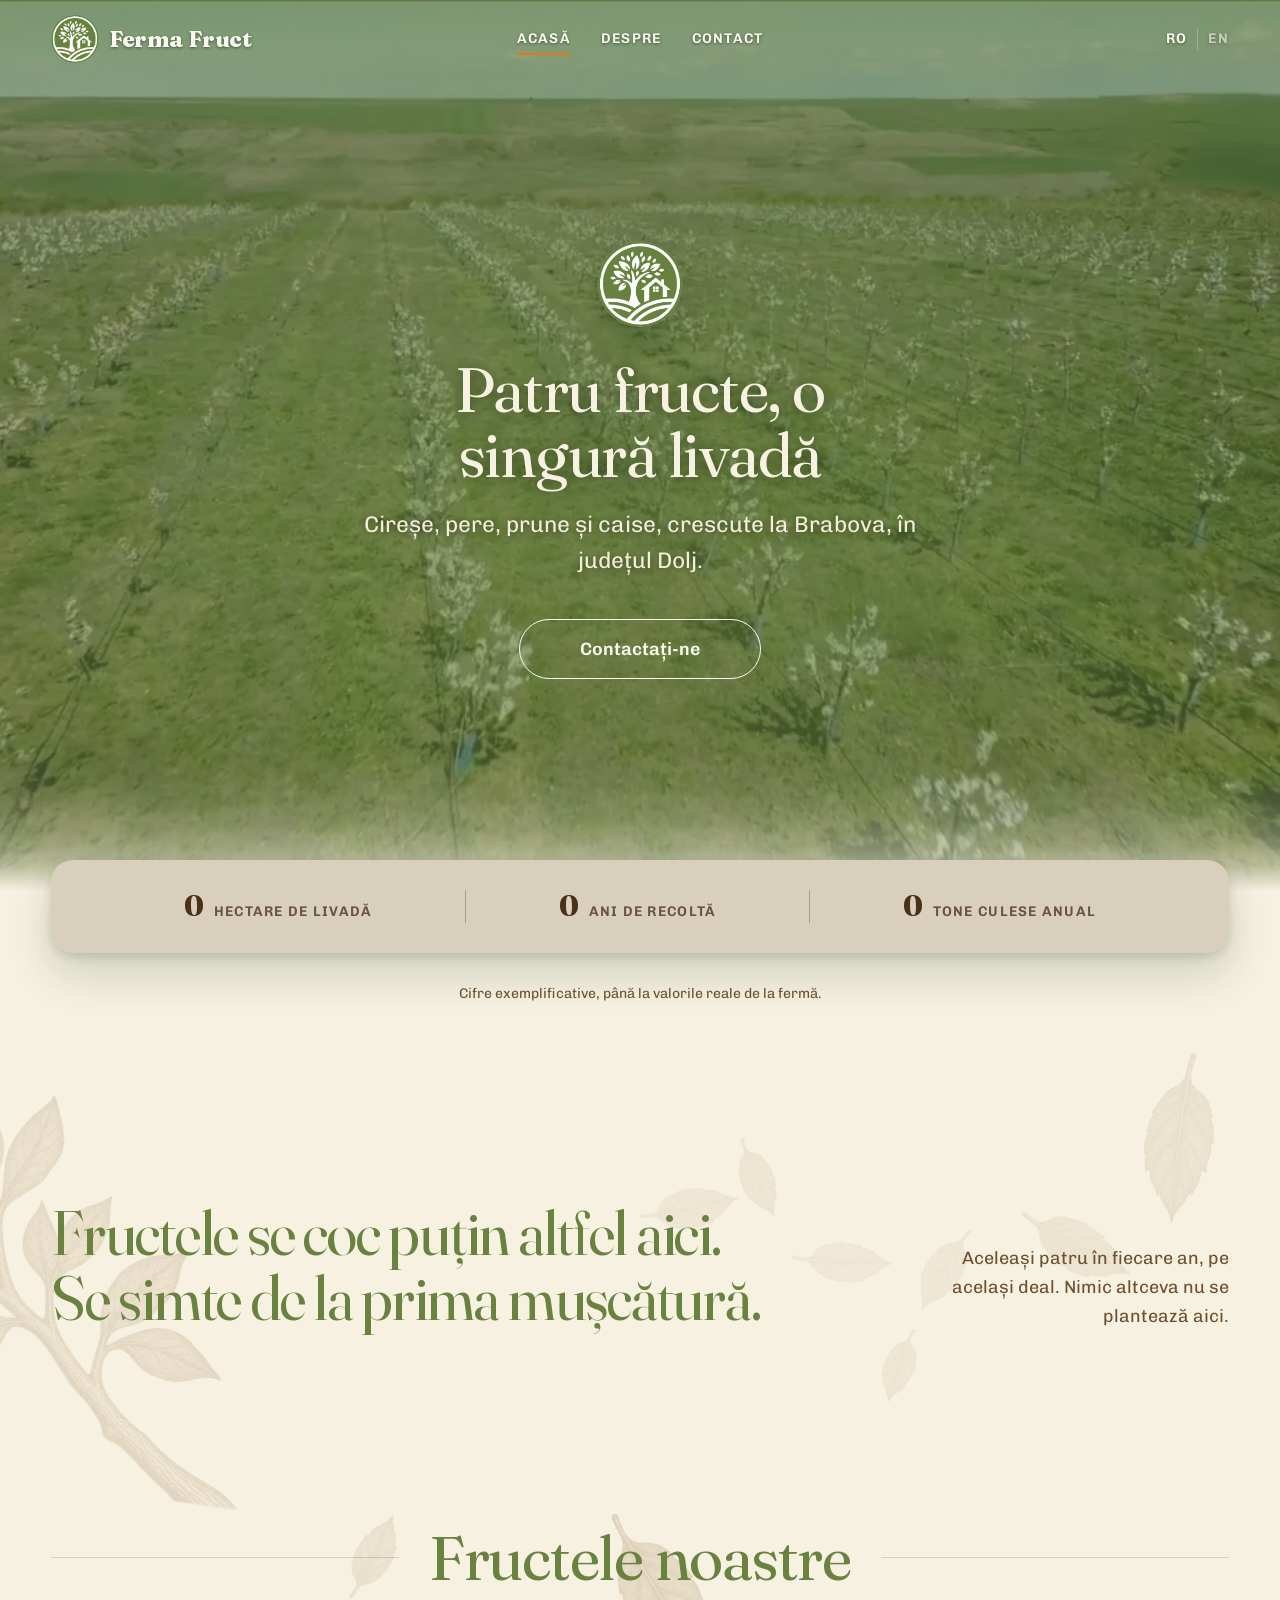
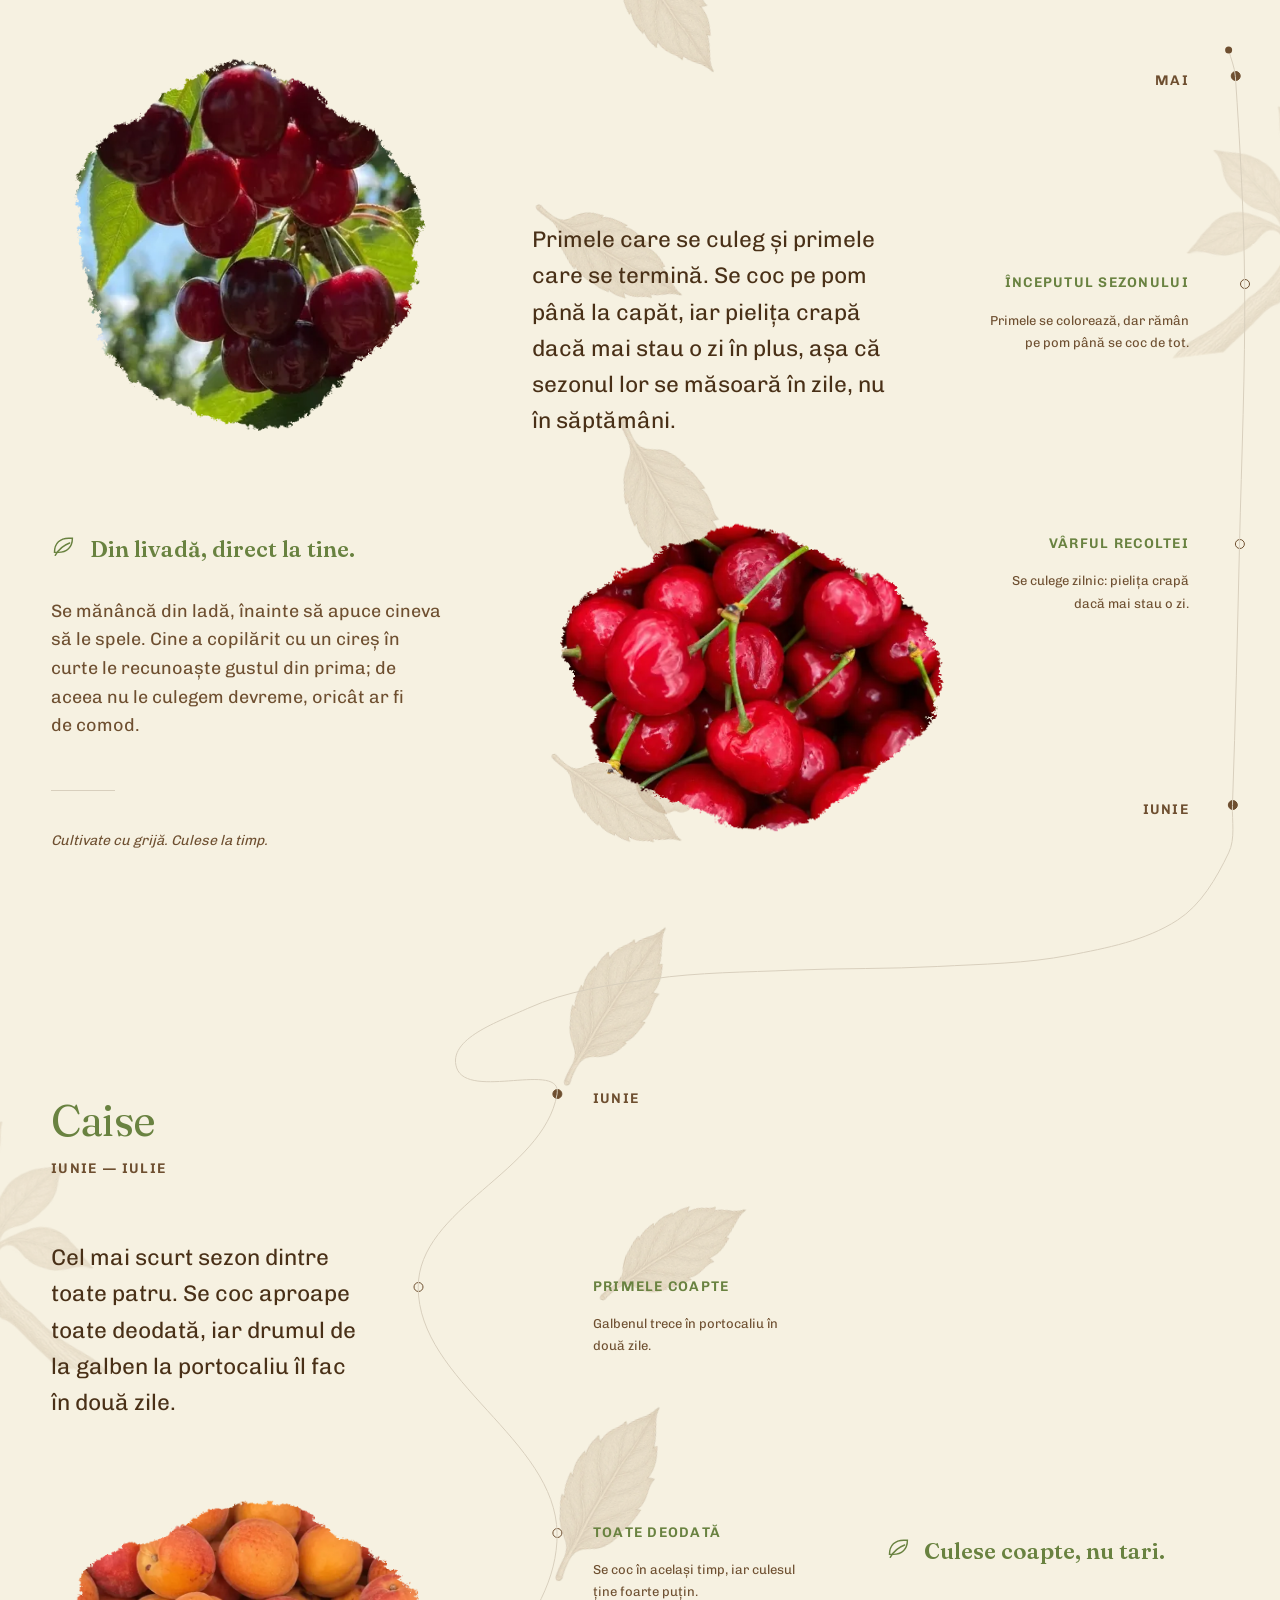
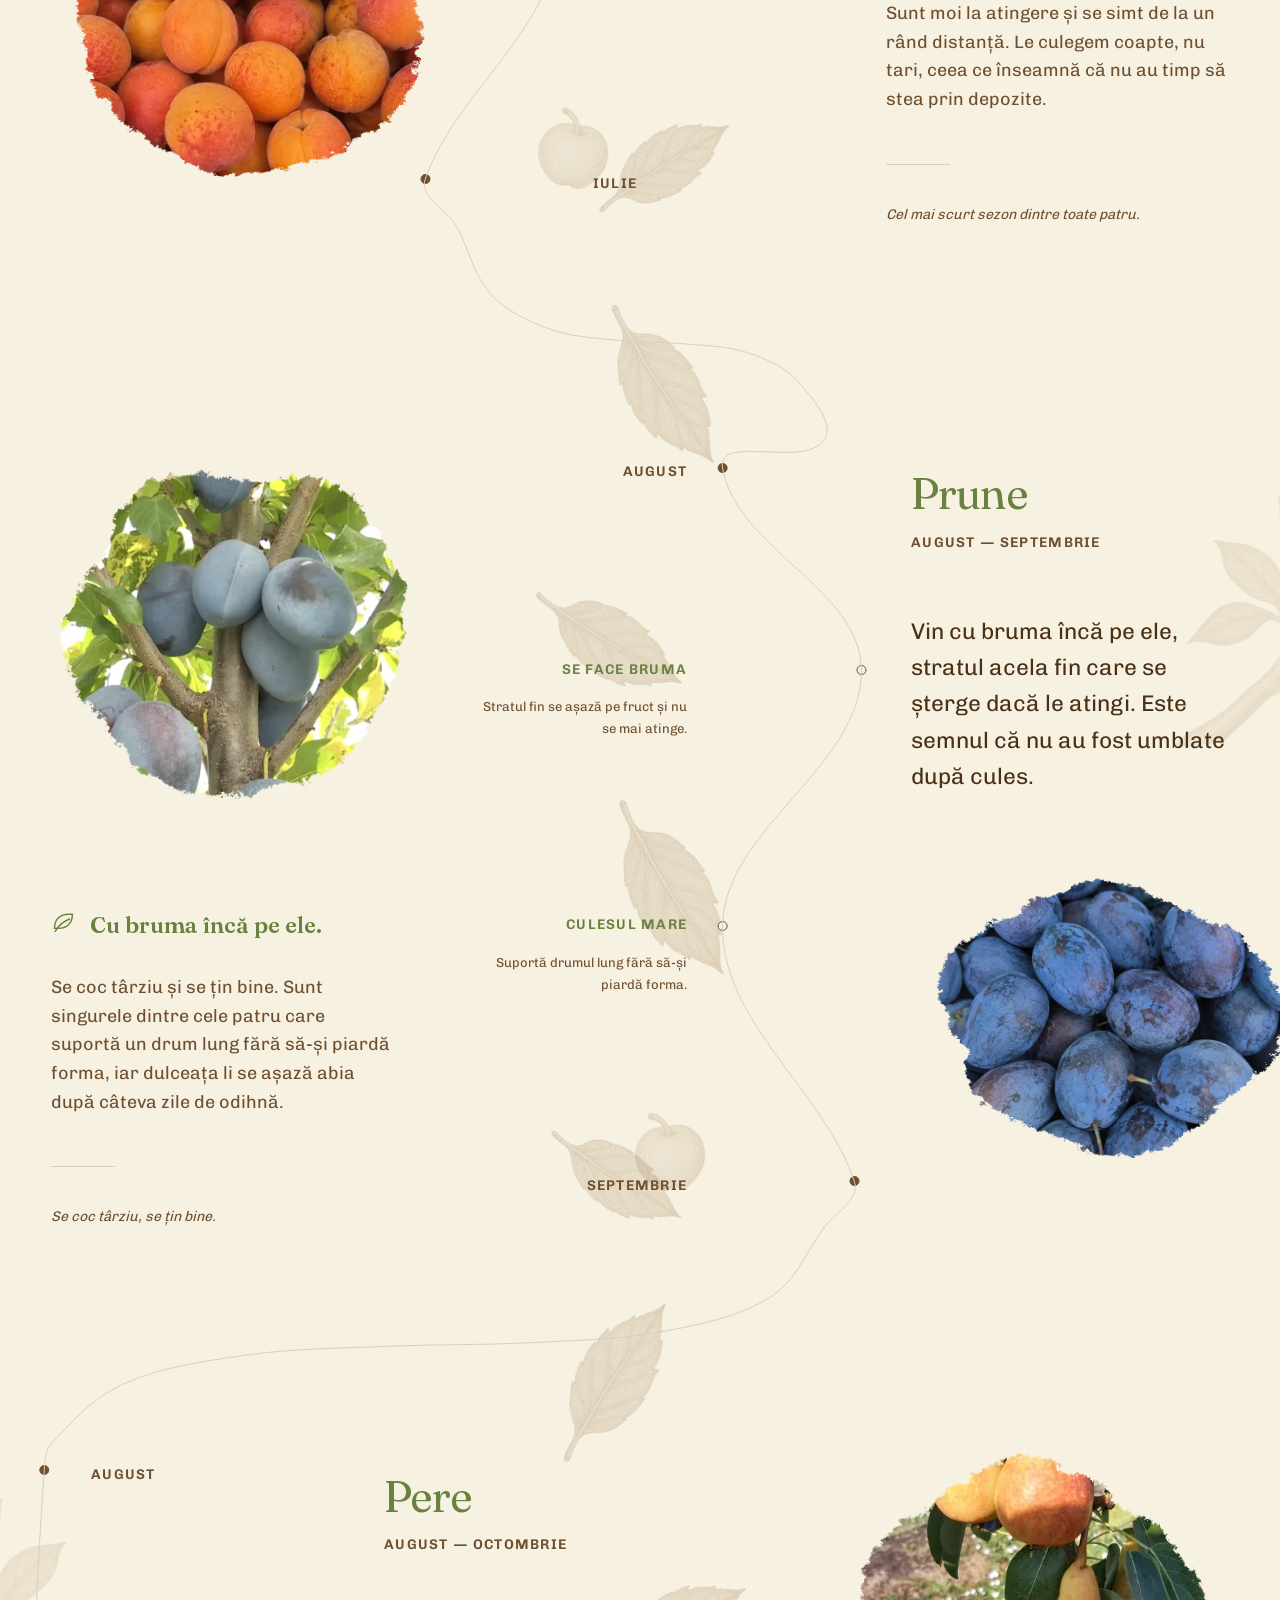
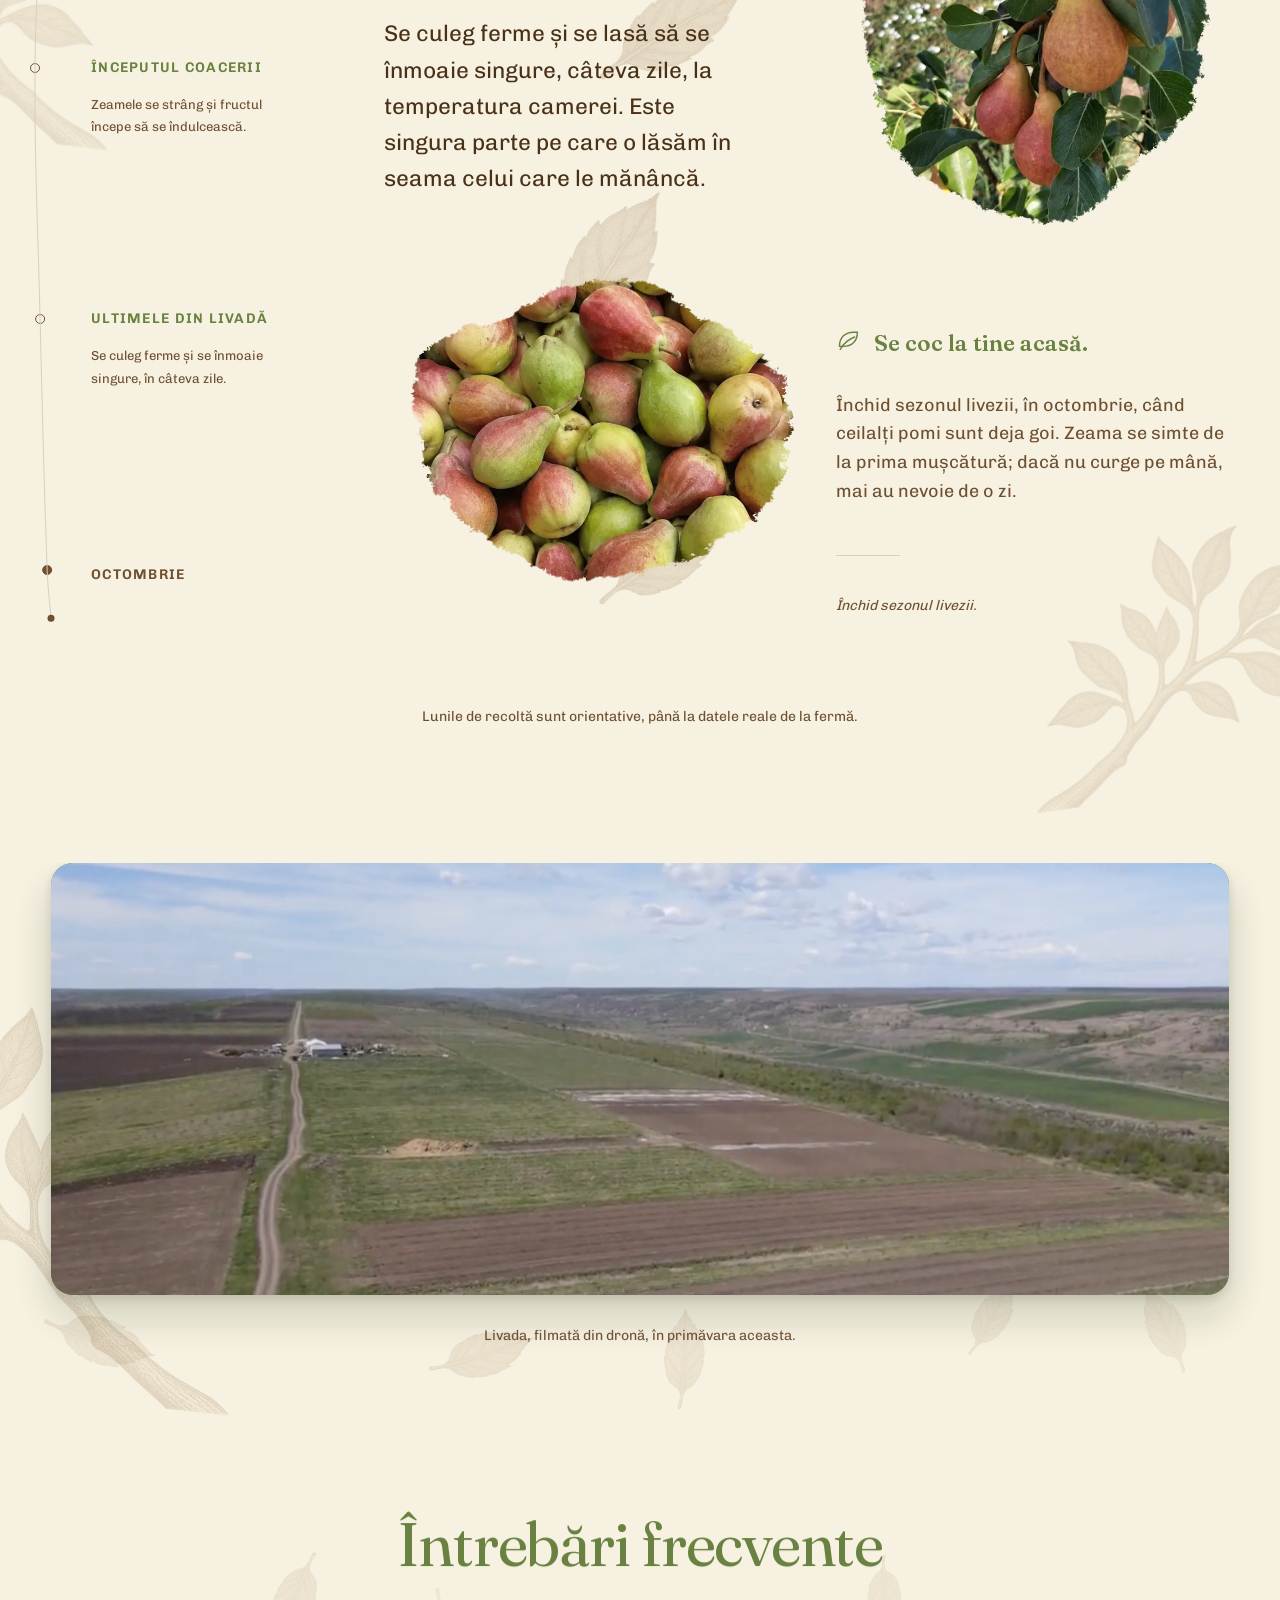
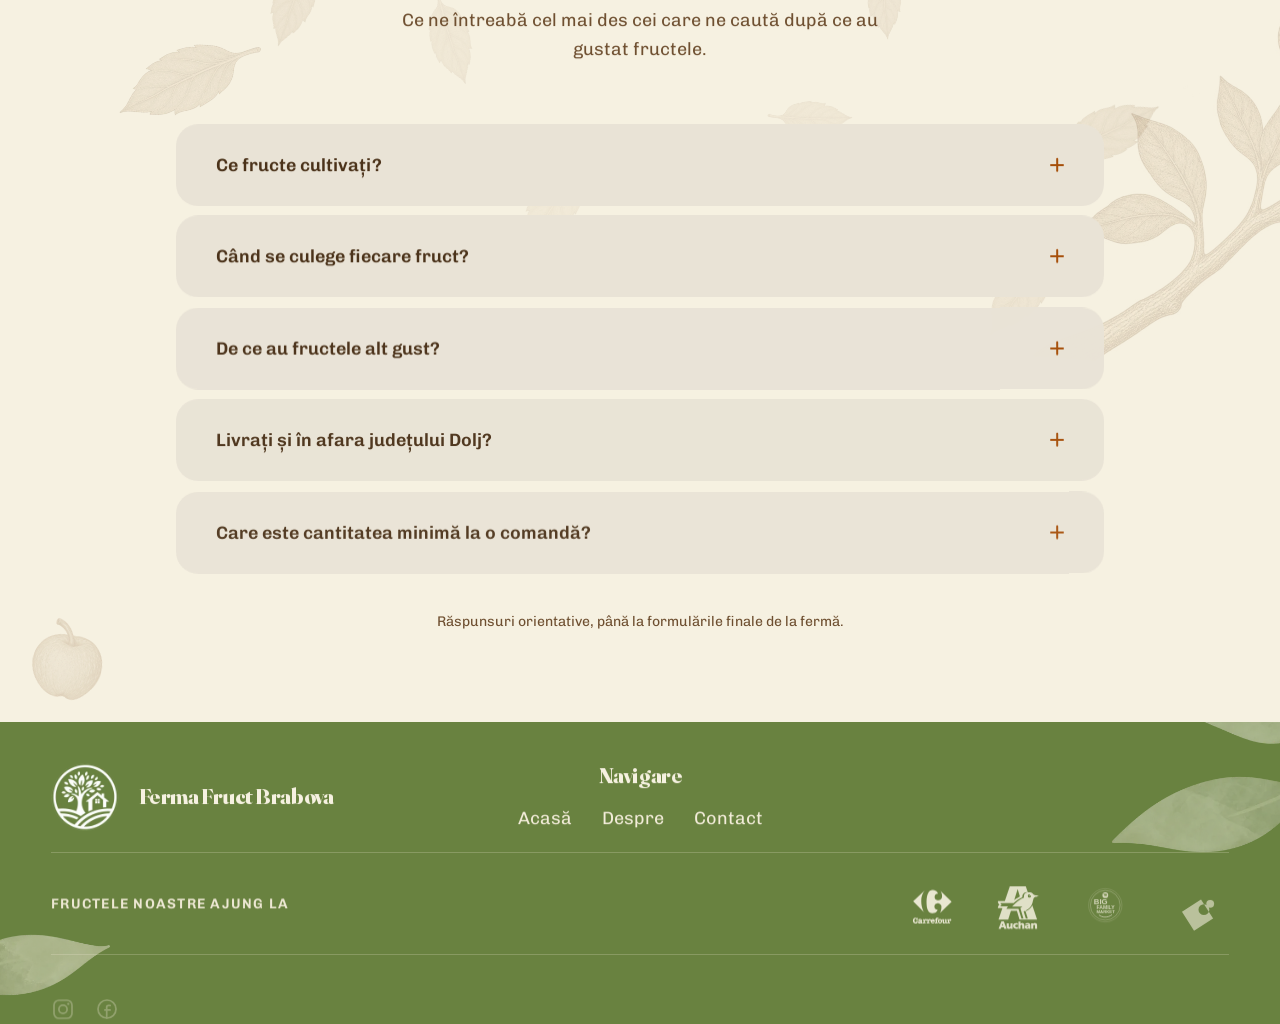
==== index.html @ c13147ac "fundal: desene statice în Firefox pentru derulare lină" ====
<!DOCTYPE html>
<html lang="ro" class="no-js">

<head>
  <meta charset="UTF-8">
  <!-- viewport-fit=cover: fără el env(safe-area-inset-*) e mereu 0, marginea nu ocolește crestătura telefonului în peisaj. Vezi --gutter. -->
  <meta name="viewport" content="width=device-width, initial-scale=1.0, viewport-fit=cover">

  <!-- În <head>, nu în main.js: fără clasa asta CSS-ul ascunde butonul de meniu până la parsare, altfel bara clipește. -->
  <script>document.documentElement.classList.remove('no-js');</script>

  <title>Ferma Fruct Brabova — cireșe, pere, prune și caise din Dolj</title>
  <meta name="description" content="Cireșe, pere, prune și caise crescute la Brabova, în județul Dolj. Patru fructe, o singură livadă, culese la copt.">

  <!-- Canonical: ignoră coada ?fbclid pe care o lipește Facebook la click -->
  <link rel="canonical" href="https://fermafructbrabova.ro/">

  <link rel="stylesheet" href="css/normalize.css">
  <link rel="stylesheet" href="css/tokens.css">
  <link rel="stylesheet" href="css/base.css">
  <link rel="stylesheet" href="css/style.css?v=20260824-drift-firefox-static-10">

  <!-- Preîncarcă doar fișierul latin; latin-ext (ș, ț) vine mai târziu prin unicode-range. Fără asta, titlul din hero clipește într-un font de rezervă. -->
  <link rel="preload" href="fonts/fraunces-var-latin.woff2" as="font" type="font/woff2" crossorigin>

  <!-- Open Graph: cum arată linkul când e distribuit pe Facebook sau WhatsApp -->
  <meta property="og:site_name" content="Ferma Fruct Brabova">
  <meta property="og:title" content="Ferma Fruct Brabova — patru fructe, o singură livadă">
  <meta property="og:description" content="Cireșe, pere, prune și caise crescute la Brabova, în județul Dolj.">
  <meta property="og:image" content="https://fermafructbrabova.ro/img/og-ferma-fruct-1200.webp">
  <!-- Lățimea și înălțimea scutesc Facebook de o primă preluare a imaginii; fără ele prima distribuire apare fără poză. -->
  <meta property="og:image:width" content="1200">
  <meta property="og:image:height" content="630">
  <meta property="og:image:alt" content="Livada Fermei Fruct Brabova văzută de sus: rânduri de pomi tineri și drumul de pământ care le desparte.">
  <meta property="og:url" content="https://fermafructbrabova.ro/">
  <meta property="og:type" content="website">
  <meta property="og:locale" content="ro_RO">

  <!-- Nu există hreflang: site-ul are o singură limbă. Se adaugă odată cu paginile în engleză. -->

  <meta name="twitter:card" content="summary_large_image">

  <!-- Iconița din filă. SVG-ul se scalează la orice mărime și poate reacționa la modul întunecat -->
  <link rel="icon" type="image/svg+xml" href="favicon.svg">
  <!-- Varianta .ico nu e legată: fișierul nu există încă. Se adaugă odată cu el. -->
  <meta name="theme-color" content="#3E6027">

  <!-- Datele fermei. Telefonul și strada lipsesc din tot fișierul fiindcă ferma
       nu le-a dat încă: un câmp lipsă e corect, unul ghicit nu. Coordonatele
       sunt aceleași cu harta din contact.html; dacă se schimbă una, se schimbă
       amândouă. -->
  <script type="application/ld+json">
    {
      "@context": "https://schema.org",
      "@type": "Farm",
      "@id": "https://fermafructbrabova.ro/#ferma",
      "name": "Ferma Fruct Brabova",
      "url": "https://fermafructbrabova.ro/",
      "logo": "https://fermafructbrabova.ro/img/logo-320.webp",
      "image": "https://fermafructbrabova.ro/img/og-ferma-fruct-1200.webp",
      "description": "Livadă de cireșe, pere, prune și caise la Brabova, în județul Dolj.",
      "address": {
        "@type": "PostalAddress",
        "addressLocality": "Brabova",
        "addressRegion": "Dolj",
        "addressCountry": "RO"
      },
      "geo": {
        "@type": "GeoCoordinates",
        "latitude": 44.375004,
        "longitude": 23.457348
      },
      "areaServed": "România"
    }
  </script>
</head>

<body>

  <!-- ==========================================================================
       DIRECTION CONTRACT — do not delete. Every edit is judged against it.

       OWN-WORLD: the two greens of the farm's logo (leaf, forest), sampled
       from the artwork. No near-black ground, no pale blue field. Fraunces
       variable 800 with WONK on for display; Chivo for body text. One action
       colour, the orange from the logo's fruit: if it's orange, it's
       clickable. The four fruits get their colour from their photos, not
       from four separate palettes.

       THE FRUITS: four blocks, one per fruit, in picking order. That order IS
       the calendar — never re-sort alphabetically or otherwise. Each block:
       two leaf-silhouette photos, two paragraphs, diagonal and mirrored from
       block to block. Described here on the page; no separate fruit page.

       FUNDAL: a vine climbs the middle of the fruit section through the lane
       the alternating blocks leave open. Branches cross the page at section
       joins. Three drawings, one engraving hand, one line.

       STORY: a visitor who already ate the fruit looks the farm up, sees the
       orchard moving, meets the four fruits by name, sees which shops carry
       them, and contacts the farm.

       FIRST VIEWPORT: orchard film full bleed and moving, farm mark centred
       over it, name under it in Fraunces on one line, orange contact button.
       Everything on the centre line, nothing boxed.
       ========================================================================== -->

  <a class="skip" href="#main">Sari la conținut</a>

  <header class="site-header" id="acasa">
    <div class="site-header__inner">

      <a class="brand" href="index.html" aria-label="Ferma Fruct Brabova, pagina principală">
        <img class="brand__mark" src="img/logo-160.webp?v=20260822-logo-1" srcset="img/logo-160.webp?v=20260822-logo-1 160w, img/logo-320.webp?v=20260822-logo-1 320w"
             sizes="48px" width="320" height="320" alt="" loading="eager">
        <span class="brand__word" aria-hidden="true">Ferma Fruct</span>
      </a>

      <nav class="nav" aria-label="Navigare principală">
        <ul class="nav__list">
          <li><a class="nav__link" href="#acasa" aria-current="page">Acasă</a></li>
          <li><a class="nav__link" href="despre.html">Despre</a></li>
          <li><a class="nav__link" href="contact.html">Contact</a></li>
        </ul>
      </nav>

      <!-- EN rămâne <span>, nu <a>: nu există încă pagina engleză. -->
      <p class="lang">
        <span class="visually-hidden">Limba paginii:</span>
        <span class="lang__current">RO</span>
        <span class="lang__soon">EN</span>
      </p>

      <!-- Sub 64em navigarea trece în panoul lateral. aria-expanded e scris în HTML, nu adăugat de JS, ca să existe de la prima pictare. -->
      <button class="burger" type="button" aria-expanded="false" aria-controls="meniu">
        <span class="visually-hidden">Meniu</span>
        <svg class="burger__icon" viewBox="0 0 24 24" fill="none" stroke="currentColor" stroke-width="1.5"
             stroke-linecap="round" aria-hidden="true">
          <path d="M3.5 7h17" />
          <path d="M3.5 12h17" />
          <path d="M3.5 17h17" />
        </svg>
      </button>

    </div>
  </header>

  <!-- ==========================================================================
       MENIUL LATERAL — frate al antetului, nu copil (panoul e fixed pe toată
       înălțimea; ca fiu al antetului ar moșteni stivuirea lui și ar rămâne sub
       bandă). Aceleași trei linkuri ca sus și în subsol. Închis, main.js îi
       pune inert; peste 64em CSS-ul îl scoate cu totul.
       ========================================================================== -->
  <div class="drawer" id="meniu" inert>

    <div class="drawer__scrim" data-drawer-close></div>

    <nav class="drawer__panel" aria-label="Meniu">

      <img class="drawer__leaf" src="img/leaf-480.webp" width="480" height="480" alt="" aria-hidden="true"
           loading="lazy" decoding="async">

      <div class="drawer__top">
        <img class="drawer__mark" src="img/logo-160.webp?v=20260822-logo-1" srcset="img/logo-160.webp?v=20260822-logo-1 160w, img/logo-320.webp?v=20260822-logo-1 320w"
             sizes="44px" width="320" height="320" alt="" loading="lazy">

        <button class="drawer__close" type="button" data-drawer-close>
          <span class="visually-hidden">Închide meniul</span>
          <svg class="burger__icon" viewBox="0 0 24 24" fill="none" stroke="currentColor" stroke-width="1.5"
               stroke-linecap="round" aria-hidden="true">
            <path d="M6 6l12 12" />
            <path d="M18 6L6 18" />
          </svg>
        </button>
      </div>

      <ul class="drawer__list">
        <li><a class="drawer__link" href="#acasa" aria-current="page">Acasă</a></li>
        <li><a class="drawer__link" href="despre.html">Despre</a></li>
        <li><a class="drawer__link" href="contact.html">Contact</a></li>
      </ul>

      <p class="drawer__lang">
        <span class="visually-hidden">Limba paginii:</span>
        <span class="drawer__lang-now">RO</span>
        <span class="drawer__lang-soon">EN</span>
      </p>

    </nav>
  </div>

  <main id="main">

    <!-- ======================================================================
         1. HERO — preload="metadata", nu "none": "none" oprește fetch-ul, iar
         autoplay n-ar avea ce reda. muted face autoplay legal; playsinline
         oprește fullscreen-ul automat pe iPhone.
         ====================================================================== -->
    <section class="hero">

      <video class="hero__film" poster="img/orchard-hero-poster.webp" width="1920" height="1080"
             autoplay muted loop playsinline preload="metadata"
             aria-label="Filmare din dronă deasupra livezii înflorite">
        <source src="img/orchard-hero-1080.mp4" type="video/mp4">
      </video>

      <div class="hero__inner">
        <img class="hero__mark" src="img/logo-320.webp?v=20260822-logo-1" width="320" height="320" alt="" loading="eager">
        <h1 class="hero__title">Patru fructe, o singură livadă</h1>
        <p class="hero__lead">Cireșe, pere, prune și caise, crescute la Brabova, în județul Dolj.</p>
        <p class="hero__cta"><a class="btn" href="contact.html">Contactați-ne</a></p>
      </div>

    </section>

    <!-- ======================================================================
         2. BANDA CU CIFRE — se suprapune peste film și peste secțiunea de jos.
         Valorile sunt placeholder (ferma nu a dat cifre reale): înlocuiește
         toate trei și șterge nota de sub bandă în aceeași editare.
         Cifrele numără de la 0 prin main.js; fără script se afișează valoarea
         scrisă în HTML.
         ====================================================================== -->
    <section class="brief" aria-label="Ferma în cifre">
      <ul class="brief__list">

        <li class="brief__item">
          <span class="brief__number" data-count-to="12">0</span>
          <span class="brief__unit">hectare de livadă</span>
        </li>

        <li class="brief__item">
          <span class="brief__number" data-count-to="8">0</span>
          <span class="brief__unit">ani de recoltă</span>
        </li>

        <li class="brief__item">
          <span class="brief__number" data-count-to="40">0</span>
          <span class="brief__unit">tone culese anual</span>
        </li>

      </ul>
      <p class="brief__note">Cifre exemplificative, până la valorile reale de la fermă.</p>
    </section>

    <!-- ======================================================================
         3. DECLARAȚIE ȘI CELE PATRU FRUCTE — un bloc per fruct: nume,
         săptămâni de cules, două fotografii, două paragrafe. Blocurile
         alternează stânga-dreapta, în ordinea culesului — ordinea de pe
         pagină ESTE calendarul, nu se rearanjează alfabetic.

         Fotografiile sunt tăiate în formă de frunză. A doua fotografie e
         deocamdată o altă tăietură din aceeași sursă, de înlocuit când vine
         poza reală de la fermă. Lunile sunt orientative (vezi nota de la
         finalul secțiunii).

         Coloanele curg independent, nu grilă cu rânduri comune. În DOM,
         coloana cu numele vine prima (cititorul de ecran spune fructul
         întâi); CSS o mută vizual la dreapta pentru blocurile nerăsturnate.

         Motivele (viță, ramuri, măr) sunt copii ale blocului, nu ale paginii,
         ca să rămână legate de conținut. alt gol plus aria-hidden: sunt
         decor, nu conținut.
         ====================================================================== -->
    <section class="orchard" id="fructe">

      <img class="motif motif--cross motif--head" src="img/branch-1024.webp" width="1024" height="768" alt="" aria-hidden="true" loading="lazy" decoding="async">
      <!-- Frunze căzute în golul din dreapta-sus al declarației. -->
      <img class="motif motif--head-leaf motif--head-leaf-a" src="img/leaf-480.webp" width="480" height="480" alt="" aria-hidden="true" loading="lazy" decoding="async">
      <img class="motif motif--head-leaf motif--head-leaf-b" src="img/leaf-480.webp" width="480" height="480" alt="" aria-hidden="true" loading="lazy" decoding="async">
      <img class="motif motif--head-leaf motif--head-leaf-c" src="img/leaf-480.webp" width="480" height="480" alt="" aria-hidden="true" loading="lazy" decoding="async">
      <img class="motif motif--head-leaf motif--head-leaf-d" src="img/leaf-480.webp" width="480" height="480" alt="" aria-hidden="true" loading="lazy" decoding="async">
      <img class="motif motif--head-leaf motif--head-leaf-e" src="img/leaf-480.webp" width="480" height="480" alt="" aria-hidden="true" loading="lazy" decoding="async">
      <img class="motif motif--head-leaf motif--head-leaf-f" src="img/leaf-480.webp" width="480" height="480" alt="" aria-hidden="true" loading="lazy" decoding="async">
      <img class="motif motif--head-leaf motif--head-leaf-g" src="img/leaf-480.webp" width="480" height="480" alt="" aria-hidden="true" loading="lazy" decoding="async">

      <div class="orchard__inner">

        <div class="orchard__head">
          <p class="orchard__statement">Fructele se coc puțin altfel aici. Se simte de la prima mușcătură.</p>
          <p class="orchard__note">Aceleași patru în fiecare an, pe același deal. Nimic altceva nu se plantează aici.</p>
        </div>

        <div class="orchard__catalog">
          <span class="orchard__catalog-rule" aria-hidden="true"></span>
          <div class="orchard__catalog-lockup">
            <img class="orchard__catalog-leaf" src="img/leaf-480.webp" width="480" height="480" alt="" aria-hidden="true" loading="lazy" decoding="async">
            <h2 class="orchard__title">Fructele noastre</h2>
          </div>
          <span class="orchard__catalog-rule" aria-hidden="true"></span>
        </div>

        <ul class="orchard__groves">

          <li class="grove" id="cirese">
            <img class="motif motif--grove-branch" src="img/branch-1024.webp" width="1024" height="768" alt="" aria-hidden="true" loading="lazy" decoding="async">
            <img class="motif motif--vine motif--vine-leaf-c" src="img/leaf-480.webp" width="480" height="480" alt="" aria-hidden="true" loading="lazy" decoding="async">
            <img class="motif motif--vine motif--vine-leaf-a" src="img/leaf-480.webp" width="480" height="480" alt="" aria-hidden="true" loading="lazy" decoding="async">
            <img class="motif motif--vine motif--vine-leaf-d" src="img/leaf-480.webp" width="480" height="480" alt="" aria-hidden="true" loading="lazy" decoding="async">
            <img class="motif motif--vine motif--vine-leaf-b" src="img/leaf-480.webp" width="480" height="480" alt="" aria-hidden="true" loading="lazy" decoding="async">
            <!-- Frunzele .motif--fall se văd numai pe telefon: pe o coloană
                 rămân goluri mari lângă fotografii și lângă calendar, iar pe
                 ecran lat golurile nu există. Așezarea lor e în style.css. -->
            <img class="motif motif--fill-apple" src="img/apple-480.webp" width="480" height="480" alt="" aria-hidden="true" loading="lazy" decoding="async">
            <img class="motif motif--vine motif--fall motif--fall-a" src="img/leaf-480.webp" width="480" height="480" alt="" aria-hidden="true" loading="lazy" decoding="async">
            <img class="motif motif--vine motif--fall motif--fall-b" src="img/leaf-480.webp" width="480" height="480" alt="" aria-hidden="true" loading="lazy" decoding="async">
            <img class="motif motif--vine motif--fall motif--fall-c" src="img/leaf-480.webp" width="480" height="480" alt="" aria-hidden="true" loading="lazy" decoding="async">
            <img class="motif motif--vine motif--fall motif--fall-d" src="img/leaf-480.webp" width="480" height="480" alt="" aria-hidden="true" loading="lazy" decoding="async">
            <img class="motif motif--vine motif--fall motif--fall-e" src="img/leaf-480.webp" width="480" height="480" alt="" aria-hidden="true" loading="lazy" decoding="async">
            <img class="motif motif--vine motif--fall motif--fall-f" src="img/leaf-480.webp" width="480" height="480" alt="" aria-hidden="true" loading="lazy" decoding="async">
            <img class="motif motif--vine motif--fall motif--fall-g" src="img/leaf-480.webp" width="480" height="480" alt="" aria-hidden="true" loading="lazy" decoding="async">
            <img class="motif motif--vine motif--fall motif--fall-h" src="img/leaf-480.webp" width="480" height="480" alt="" aria-hidden="true" loading="lazy" decoding="async">
            <img class="motif motif--vine motif--fall motif--fall-i" src="img/leaf-480.webp" width="480" height="480" alt="" aria-hidden="true" loading="lazy" decoding="async">
            <img class="motif motif--vine motif--fall motif--fall-j" src="img/leaf-480.webp" width="480" height="480" alt="" aria-hidden="true" loading="lazy" decoding="async">

            <div class="grove__tell">
              <div class="grove__head">
                <h3 class="grove__name">Cireșe</h3>
                <p class="grove__season">Mai <span>—</span> Iunie</p>
              </div>

              <p class="grove__intro">Primele care se culeg și primele care se termină. Se coc pe pom până la capăt, iar pielița crapă dacă mai stau o zi în plus, așa că sezonul lor se măsoară în zile, nu în săptămâni.</p>

              <div class="grove__frame grove__frame--b">
                <img class="grove__photo" src="img/cirese-b420.webp" srcset="img/cirese-b420.webp 420w, img/cirese-b640.webp 640w"
                     sizes="(min-width: 68rem) 28rem, (min-width: 64em) 44vw, (min-width: 30em) 26rem, 92vw" width="640" height="480" loading="lazy" decoding="async"
                     alt="Frunze de cireș și cireșe coapte, văzute de aproape">
              </div>
            </div>

            <div class="grove__lead">
              <div class="grove__frame grove__frame--a">
                <img class="grove__photo" src="img/cirese-a480.webp" srcset="img/cirese-a480.webp 480w, img/cirese-a640.webp 640w"
                     sizes="(min-width: 68rem) 30rem, (min-width: 64em) 46vw, (min-width: 30em) 26rem, 92vw" width="640" height="800" loading="lazy" decoding="async"
                     alt="Cireșe roșii coapte, atârnând în ciorchine pe ram">
              </div>

              <div class="grove__aside">
                <h4 class="grove__cue">
                  <svg class="grove__leaf" viewBox="0 0 20 20" fill="none" stroke="currentColor" stroke-width="1.15" aria-hidden="true"><path d="M17.2 2.8c0 7.4-4.6 11.4-11.4 11.4H2.8C2.8 6.8 7.4 2.8 14.2 2.8h3z"/><path d="M3.4 16.6c2.9-4.9 6.8-8.2 11.6-9.9" stroke-linecap="round"/></svg>
                  Din livadă, direct la tine.
                </h4>

                <p class="grove__detail">Se mănâncă din ladă, înainte să apuce cineva să le spele. Cine a copilărit cu un cireș în curte le recunoaște gustul din prima; de aceea nu le culegem devreme, oricât ar fi de comod.</p>

                <p class="grove__seal">Cultivate cu grijă. Culese la timp.</p>
              </div>
            </div>

            <ol class="grove__rail" aria-label="Calendarul recoltei de cireșe">
              <li class="grove__stage grove__stage--edge"><span class="grove__month">Mai</span></li>
              <li class="grove__stage">
                <h4 class="grove__stage-name">Începutul sezonului</h4>
                <p class="grove__stage-note">Primele se colorează, dar rămân pe pom până se coc de tot.</p>
              </li>
              <li class="grove__stage">
                <h4 class="grove__stage-name">Vârful recoltei</h4>
                <p class="grove__stage-note">Se culege zilnic: pielița crapă dacă mai stau o zi.</p>
              </li>
              <li class="grove__stage grove__stage--edge"><span class="grove__month">Iunie</span></li>
            </ol>
          </li>

          <li class="grove grove--flip grove--mid" id="caise">
            <img class="motif motif--grove-branch" src="img/branch-1024.webp" width="1024" height="768" alt="" aria-hidden="true" loading="lazy" decoding="async">
            <img class="motif motif--vine motif--vine-leaf-c" src="img/leaf-480.webp" width="480" height="480" alt="" aria-hidden="true" loading="lazy" decoding="async">
            <img class="motif motif--vine motif--vine-leaf-a" src="img/leaf-480.webp" width="480" height="480" alt="" aria-hidden="true" loading="lazy" decoding="async">
            <img class="motif motif--vine motif--vine-leaf-d" src="img/leaf-480.webp" width="480" height="480" alt="" aria-hidden="true" loading="lazy" decoding="async">
            <img class="motif motif--vine motif--vine-leaf-b" src="img/leaf-480.webp" width="480" height="480" alt="" aria-hidden="true" loading="lazy" decoding="async">
            <img class="motif motif--fill-apple" src="img/apple-480.webp" width="480" height="480" alt="" aria-hidden="true" loading="lazy" decoding="async">
            <img class="motif motif--vine motif--fall motif--fall-a" src="img/leaf-480.webp" width="480" height="480" alt="" aria-hidden="true" loading="lazy" decoding="async">
            <img class="motif motif--vine motif--fall motif--fall-b" src="img/leaf-480.webp" width="480" height="480" alt="" aria-hidden="true" loading="lazy" decoding="async">
            <img class="motif motif--vine motif--fall motif--fall-c" src="img/leaf-480.webp" width="480" height="480" alt="" aria-hidden="true" loading="lazy" decoding="async">
            <img class="motif motif--vine motif--fall motif--fall-d" src="img/leaf-480.webp" width="480" height="480" alt="" aria-hidden="true" loading="lazy" decoding="async">
            <img class="motif motif--vine motif--fall motif--fall-e" src="img/leaf-480.webp" width="480" height="480" alt="" aria-hidden="true" loading="lazy" decoding="async">
            <img class="motif motif--vine motif--fall motif--fall-f" src="img/leaf-480.webp" width="480" height="480" alt="" aria-hidden="true" loading="lazy" decoding="async">
            <img class="motif motif--vine motif--fall motif--fall-g" src="img/leaf-480.webp" width="480" height="480" alt="" aria-hidden="true" loading="lazy" decoding="async">
            <img class="motif motif--vine motif--fall motif--fall-h" src="img/leaf-480.webp" width="480" height="480" alt="" aria-hidden="true" loading="lazy" decoding="async">
            <img class="motif motif--vine motif--fall motif--fall-i" src="img/leaf-480.webp" width="480" height="480" alt="" aria-hidden="true" loading="lazy" decoding="async">
            <img class="motif motif--vine motif--fall motif--fall-j" src="img/leaf-480.webp" width="480" height="480" alt="" aria-hidden="true" loading="lazy" decoding="async">

            <div class="grove__tell">
              <div class="grove__head">
                <h3 class="grove__name">Caise</h3>
                <p class="grove__season">Iunie <span>—</span> Iulie</p>
              </div>

              <p class="grove__intro">Cel mai scurt sezon dintre toate patru. Se coc aproape toate deodată, iar drumul de la galben la portocaliu îl fac în două zile.</p>

              <div class="grove__frame grove__frame--b">
                <img class="grove__photo" src="img/caise-b420.webp" srcset="img/caise-b420.webp 420w, img/caise-b840.webp 840w"
                     sizes="(min-width: 68rem) 28rem, (min-width: 64em) 44vw, (min-width: 30em) 26rem, 92vw" width="1200" height="900" loading="lazy" decoding="async"
                     alt="Ramură încărcată cu caise coapte">
              </div>
            </div>

            <div class="grove__lead">
              <div class="grove__frame grove__frame--a">
                <img class="grove__photo" src="img/caise-a480.webp" srcset="img/caise-a480.webp 480w, img/caise-a960.webp 960w"
                     sizes="(min-width: 68rem) 30rem, (min-width: 64em) 46vw, (min-width: 30em) 26rem, 92vw" width="1200" height="1500" loading="lazy" decoding="async"
                     alt="Caise galben-portocalii coapte, pe creangă">
              </div>

              <div class="grove__aside">
                <h4 class="grove__cue">
                  <svg class="grove__leaf" viewBox="0 0 20 20" fill="none" stroke="currentColor" stroke-width="1.15" aria-hidden="true"><path d="M17.2 2.8c0 7.4-4.6 11.4-11.4 11.4H2.8C2.8 6.8 7.4 2.8 14.2 2.8h3z"/><path d="M3.4 16.6c2.9-4.9 6.8-8.2 11.6-9.9" stroke-linecap="round"/></svg>
                  Culese coapte, nu tari.
                </h4>

                <p class="grove__detail">Sunt moi la atingere și se simt de la un rând distanță. Le culegem coapte, nu tari, ceea ce înseamnă că nu au timp să stea prin depozite.</p>

                <p class="grove__seal">Cel mai scurt sezon dintre toate patru.</p>
              </div>
            </div>

            <ol class="grove__rail" aria-label="Calendarul recoltei de caise">
              <li class="grove__stage grove__stage--edge"><span class="grove__month">Iunie</span></li>
              <li class="grove__stage">
                <h4 class="grove__stage-name">Primele coapte</h4>
                <p class="grove__stage-note">Galbenul trece în portocaliu în două zile.</p>
              </li>
              <li class="grove__stage">
                <h4 class="grove__stage-name">Toate deodată</h4>
                <p class="grove__stage-note">Se coc în același timp, iar culesul ține foarte puțin.</p>
              </li>
              <li class="grove__stage grove__stage--edge"><span class="grove__month">Iulie</span></li>
            </ol>
          </li>

          <li class="grove grove--mid" id="prune">
            <img class="motif motif--grove-branch" src="img/branch-1024.webp" width="1024" height="768" alt="" aria-hidden="true" loading="lazy" decoding="async">
            <img class="motif motif--vine motif--vine-leaf-c" src="img/leaf-480.webp" width="480" height="480" alt="" aria-hidden="true" loading="lazy" decoding="async">
            <img class="motif motif--vine motif--vine-leaf-a" src="img/leaf-480.webp" width="480" height="480" alt="" aria-hidden="true" loading="lazy" decoding="async">
            <img class="motif motif--vine motif--vine-leaf-d" src="img/leaf-480.webp" width="480" height="480" alt="" aria-hidden="true" loading="lazy" decoding="async">
            <img class="motif motif--vine motif--vine-leaf-b" src="img/leaf-480.webp" width="480" height="480" alt="" aria-hidden="true" loading="lazy" decoding="async">
            <img class="motif motif--fill-apple" src="img/apple-480.webp" width="480" height="480" alt="" aria-hidden="true" loading="lazy" decoding="async">
            <img class="motif motif--vine motif--fall motif--fall-a" src="img/leaf-480.webp" width="480" height="480" alt="" aria-hidden="true" loading="lazy" decoding="async">
            <img class="motif motif--vine motif--fall motif--fall-b" src="img/leaf-480.webp" width="480" height="480" alt="" aria-hidden="true" loading="lazy" decoding="async">
            <img class="motif motif--vine motif--fall motif--fall-c" src="img/leaf-480.webp" width="480" height="480" alt="" aria-hidden="true" loading="lazy" decoding="async">
            <img class="motif motif--vine motif--fall motif--fall-d" src="img/leaf-480.webp" width="480" height="480" alt="" aria-hidden="true" loading="lazy" decoding="async">
            <img class="motif motif--vine motif--fall motif--fall-e" src="img/leaf-480.webp" width="480" height="480" alt="" aria-hidden="true" loading="lazy" decoding="async">
            <img class="motif motif--vine motif--fall motif--fall-f" src="img/leaf-480.webp" width="480" height="480" alt="" aria-hidden="true" loading="lazy" decoding="async">
            <img class="motif motif--vine motif--fall motif--fall-g" src="img/leaf-480.webp" width="480" height="480" alt="" aria-hidden="true" loading="lazy" decoding="async">
            <img class="motif motif--vine motif--fall motif--fall-h" src="img/leaf-480.webp" width="480" height="480" alt="" aria-hidden="true" loading="lazy" decoding="async">
            <img class="motif motif--vine motif--fall motif--fall-i" src="img/leaf-480.webp" width="480" height="480" alt="" aria-hidden="true" loading="lazy" decoding="async">
            <img class="motif motif--vine motif--fall motif--fall-j" src="img/leaf-480.webp" width="480" height="480" alt="" aria-hidden="true" loading="lazy" decoding="async">

            <div class="grove__tell">
              <div class="grove__head">
                <h3 class="grove__name">Prune</h3>
                <p class="grove__season">August <span>—</span> Septembrie</p>
              </div>

              <p class="grove__intro">Vin cu bruma încă pe ele, stratul acela fin care se șterge dacă le atingi. Este semnul că nu au fost umblate după cules.</p>

              <div class="grove__frame grove__frame--b">
                <img class="grove__photo" src="img/prune-b420.webp" srcset="img/prune-b420.webp 420w, img/prune-b840.webp 840w"
                     sizes="(min-width: 68rem) 28rem, (min-width: 64em) 44vw, (min-width: 30em) 26rem, 92vw" width="1530" height="1147" loading="lazy" decoding="async"
                     alt="Prune coapte între frunzele pomului">
              </div>
            </div>

            <div class="grove__lead">
              <div class="grove__frame grove__frame--a">
                <img class="grove__photo" src="img/prune-a480.webp" srcset="img/prune-a480.webp 480w, img/prune-a960.webp 960w"
                     sizes="(min-width: 68rem) 30rem, (min-width: 64em) 46vw, (min-width: 30em) 26rem, 92vw" width="1280" height="1600" loading="lazy" decoding="async"
                     alt="Prune vinete cu brumă, strânse pe creangă">
              </div>

              <div class="grove__aside">
                <h4 class="grove__cue">
                  <svg class="grove__leaf" viewBox="0 0 20 20" fill="none" stroke="currentColor" stroke-width="1.15" aria-hidden="true"><path d="M17.2 2.8c0 7.4-4.6 11.4-11.4 11.4H2.8C2.8 6.8 7.4 2.8 14.2 2.8h3z"/><path d="M3.4 16.6c2.9-4.9 6.8-8.2 11.6-9.9" stroke-linecap="round"/></svg>
                  Cu bruma încă pe ele.
                </h4>

                <p class="grove__detail">Se coc târziu și se țin bine. Sunt singurele dintre cele patru care suportă un drum lung fără să-și piardă forma, iar dulceața li se așază abia după câteva zile de odihnă.</p>

                <p class="grove__seal">Se coc târziu, se țin bine.</p>
              </div>
            </div>

            <ol class="grove__rail" aria-label="Calendarul recoltei de prune">
              <li class="grove__stage grove__stage--edge"><span class="grove__month">August</span></li>
              <li class="grove__stage">
                <h4 class="grove__stage-name">Se face bruma</h4>
                <p class="grove__stage-note">Stratul fin se așază pe fruct și nu se mai atinge.</p>
              </li>
              <li class="grove__stage">
                <h4 class="grove__stage-name">Culesul mare</h4>
                <p class="grove__stage-note">Suportă drumul lung fără să-și piardă forma.</p>
              </li>
              <li class="grove__stage grove__stage--edge"><span class="grove__month">Septembrie</span></li>
            </ol>
          </li>

          <li class="grove grove--flip" id="pere">
            <img class="motif motif--grove-branch" src="img/branch-1024.webp" width="1024" height="768" alt="" aria-hidden="true" loading="lazy" decoding="async">
            <img class="motif motif--vine motif--vine-leaf-c" src="img/leaf-480.webp" width="480" height="480" alt="" aria-hidden="true" loading="lazy" decoding="async">
            <img class="motif motif--vine motif--vine-leaf-a" src="img/leaf-480.webp" width="480" height="480" alt="" aria-hidden="true" loading="lazy" decoding="async">
            <img class="motif motif--vine motif--vine-leaf-d" src="img/leaf-480.webp" width="480" height="480" alt="" aria-hidden="true" loading="lazy" decoding="async">
            <img class="motif motif--vine motif--vine-leaf-b" src="img/leaf-480.webp" width="480" height="480" alt="" aria-hidden="true" loading="lazy" decoding="async">
            <img class="motif motif--fill-apple" src="img/apple-480.webp" width="480" height="480" alt="" aria-hidden="true" loading="lazy" decoding="async">
            <img class="motif motif--vine motif--fall motif--fall-a" src="img/leaf-480.webp" width="480" height="480" alt="" aria-hidden="true" loading="lazy" decoding="async">
            <img class="motif motif--vine motif--fall motif--fall-b" src="img/leaf-480.webp" width="480" height="480" alt="" aria-hidden="true" loading="lazy" decoding="async">
            <img class="motif motif--vine motif--fall motif--fall-c" src="img/leaf-480.webp" width="480" height="480" alt="" aria-hidden="true" loading="lazy" decoding="async">
            <img class="motif motif--vine motif--fall motif--fall-d" src="img/leaf-480.webp" width="480" height="480" alt="" aria-hidden="true" loading="lazy" decoding="async">
            <img class="motif motif--vine motif--fall motif--fall-e" src="img/leaf-480.webp" width="480" height="480" alt="" aria-hidden="true" loading="lazy" decoding="async">
            <img class="motif motif--vine motif--fall motif--fall-f" src="img/leaf-480.webp" width="480" height="480" alt="" aria-hidden="true" loading="lazy" decoding="async">
            <img class="motif motif--vine motif--fall motif--fall-g" src="img/leaf-480.webp" width="480" height="480" alt="" aria-hidden="true" loading="lazy" decoding="async">
            <img class="motif motif--vine motif--fall motif--fall-h" src="img/leaf-480.webp" width="480" height="480" alt="" aria-hidden="true" loading="lazy" decoding="async">
            <img class="motif motif--vine motif--fall motif--fall-i" src="img/leaf-480.webp" width="480" height="480" alt="" aria-hidden="true" loading="lazy" decoding="async">
            <img class="motif motif--vine motif--fall motif--fall-j" src="img/leaf-480.webp" width="480" height="480" alt="" aria-hidden="true" loading="lazy" decoding="async">

            <div class="grove__tell">
              <div class="grove__head">
                <h3 class="grove__name">Pere</h3>
                <p class="grove__season">August <span>—</span> Octombrie</p>
              </div>

              <p class="grove__intro">Se culeg ferme și se lasă să se înmoaie singure, câteva zile, la temperatura camerei. Este singura parte pe care o lăsăm în seama celui care le mănâncă.</p>

              <div class="grove__frame grove__frame--b">
                <img class="grove__photo" src="img/pere-b420.webp" srcset="img/pere-b420.webp 420w, img/pere-b840.webp 840w"
                     sizes="(min-width: 68rem) 28rem, (min-width: 64em) 44vw, (min-width: 30em) 26rem, 92vw" width="1086" height="814" loading="lazy" decoding="async"
                     alt="Pere coapte printre frunzele pomului">
              </div>
            </div>

            <div class="grove__lead">
              <div class="grove__frame grove__frame--a">
                <img class="grove__photo" src="img/pere-a480.webp" srcset="img/pere-a480.webp 480w, img/pere-a960.webp 960w"
                     sizes="(min-width: 68rem) 30rem, (min-width: 64em) 46vw, (min-width: 30em) 26rem, 92vw" width="1086" height="1357" loading="lazy" decoding="async"
                     alt="Pere galben-roșiatice atârnând în pom">
              </div>

              <div class="grove__aside">
                <h4 class="grove__cue">
                  <svg class="grove__leaf" viewBox="0 0 20 20" fill="none" stroke="currentColor" stroke-width="1.15" aria-hidden="true"><path d="M17.2 2.8c0 7.4-4.6 11.4-11.4 11.4H2.8C2.8 6.8 7.4 2.8 14.2 2.8h3z"/><path d="M3.4 16.6c2.9-4.9 6.8-8.2 11.6-9.9" stroke-linecap="round"/></svg>
                  Se coc la tine acasă.
                </h4>

                <p class="grove__detail">Închid sezonul livezii, în octombrie, când ceilalți pomi sunt deja goi. Zeama se simte de la prima mușcătură; dacă nu curge pe mână, mai au nevoie de o zi.</p>

                <p class="grove__seal">Închid sezonul livezii.</p>
              </div>
            </div>

            <ol class="grove__rail" aria-label="Calendarul recoltei de pere">
              <li class="grove__stage grove__stage--edge"><span class="grove__month">August</span></li>
              <li class="grove__stage">
                <h4 class="grove__stage-name">Începutul coacerii</h4>
                <p class="grove__stage-note">Zeamele se strâng și fructul începe să se îndulcească.</p>
              </li>
              <li class="grove__stage">
                <h4 class="grove__stage-name">Ultimele din livadă</h4>
                <p class="grove__stage-note">Se culeg ferme și se înmoaie singure, în câteva zile.</p>
              </li>
              <li class="grove__stage grove__stage--edge"><span class="grove__month">Octombrie</span></li>
            </ol>
          </li>

        </ul>

        <p class="orchard__foot">Lunile de recoltă sunt orientative, până la datele reale de la fermă.</p>
      </div>

      <!-- Ultimul desen al secțiunii: se termină pe muchia de jos, adică pe
           muchia de sus a ramei video de dedesubt. -->
      <img class="motif motif--film-branch" src="img/branch-1024.webp" width="1024" height="768" alt="" aria-hidden="true" loading="lazy" decoding="async">
    </section>

    <!-- ======================================================================
         4. BANDA VIDEO — a doua secvență a aceluiași zbor, cu margine de jur
         împrejur (nu full bleed, ca să nu repete hero-ul).
         ====================================================================== -->
    <section class="film">
      <img class="motif motif--cross motif--film" src="img/branch-1024.webp" width="1024" height="768" alt="" aria-hidden="true" loading="lazy" decoding="async">

      <!-- Prima jumătate a frunzelor din golul de sub film; cealaltă jumătate e în .faq — nicio frunză nu poate călare pe granița dintre secțiuni. -->
      <img class="motif motif--band-leaf motif--band-leaf-a" src="img/leaf-480.webp" width="480" height="480" alt="" aria-hidden="true" loading="lazy" decoding="async">
      <img class="motif motif--band-leaf motif--band-leaf-b" src="img/leaf-480.webp" width="480" height="480" alt="" aria-hidden="true" loading="lazy" decoding="async">
      <img class="motif motif--band-leaf motif--band-leaf-e" src="img/leaf-480.webp" width="480" height="480" alt="" aria-hidden="true" loading="lazy" decoding="async">
      <img class="motif motif--band-leaf motif--band-leaf-h" src="img/leaf-480.webp" width="480" height="480" alt="" aria-hidden="true" loading="lazy" decoding="async">
      <img class="motif motif--band-leaf motif--band-leaf-i" src="img/leaf-480.webp" width="480" height="480" alt="" aria-hidden="true" loading="lazy" decoding="async">

      <div class="film__inner">
        <div class="film__frame">
          <video class="film__video" poster="img/orchard-band-poster.webp" width="1920" height="1080"
                 autoplay muted loop playsinline preload="metadata"
                 aria-label="Filmare din dronă printre rândurile de pomi">
            <source src="img/pixelized_drone_video_compressed.mp4" type="video/mp4">
          </video>
          <button class="film__play" type="button" hidden aria-label="Pornește filmarea din livadă">
            <svg viewBox="0 0 24 24" aria-hidden="true">
              <path d="M8.5 6.5v11l9-5.5z" />
            </svg>
          </button>
        </div>
        <p class="film__caption">Livada, filmată din dronă, în primăvara aceasta.</p>
      </div>
    </section>

    <!-- ======================================================================
         5. ÎNTREBĂRI FRECVENTE — <details name="faq"> face acordeonul
         exclusiv fără JS (browserul închide singur rândul anterior); într-un
         browser vechi atributul e ignorat și rândurile se deschid independent,
         tot utilizabil.
         Răspunsurile nu conțin nicio cifră pe care ferma n-a dat-o; nota de
         sub listă se șterge când vin răspunsurile reale.
         ====================================================================== -->
    <section class="faq" id="intrebari">
      <img class="motif motif--cross motif--faq" src="img/branch-1024.webp" width="1024" height="768" alt="" aria-hidden="true" loading="lazy" decoding="async">
      <img class="motif motif--fill-apple motif--faq-apple" src="img/apple-480.webp" width="480" height="480" alt="" aria-hidden="true" loading="lazy" decoding="async">

      <!-- A doua jumătate a frunzelor din gol; primele două sunt în .film. -->
      <img class="motif motif--band-leaf motif--band-leaf-c" src="img/leaf-480.webp" width="480" height="480" alt="" aria-hidden="true" loading="lazy" decoding="async">
      <img class="motif motif--band-leaf motif--band-leaf-d" src="img/leaf-480.webp" width="480" height="480" alt="" aria-hidden="true" loading="lazy" decoding="async">
      <img class="motif motif--band-leaf motif--band-leaf-f" src="img/leaf-480.webp" width="480" height="480" alt="" aria-hidden="true" loading="lazy" decoding="async">
      <img class="motif motif--band-leaf motif--band-leaf-g" src="img/leaf-480.webp" width="480" height="480" alt="" aria-hidden="true" loading="lazy" decoding="async">
      <img class="motif motif--band-leaf motif--band-leaf-j" src="img/leaf-480.webp" width="480" height="480" alt="" aria-hidden="true" loading="lazy" decoding="async">

      <!-- Cele trei care trec pe sub titlu și subtitlu. -->
      <img class="motif motif--band-leaf motif--band-leaf-k" src="img/leaf-480.webp" width="480" height="480" alt="" aria-hidden="true" loading="lazy" decoding="async">
      <img class="motif motif--band-leaf motif--band-leaf-l" src="img/leaf-480.webp" width="480" height="480" alt="" aria-hidden="true" loading="lazy" decoding="async">
      <img class="motif motif--band-leaf motif--band-leaf-m" src="img/leaf-480.webp" width="480" height="480" alt="" aria-hidden="true" loading="lazy" decoding="async">
      <div class="faq__inner">

        <div class="faq__head">
          <h2 class="faq__title">Întrebări frecvente</h2>
          <p class="faq__lead">Ce ne întreabă cel mai des cei care ne caută după ce au gustat fructele.</p>
        </div>

        <ul class="faq__list">

          <li class="faq__item">
            <details class="faq__row" name="faq">
              <summary class="faq__q">
                <span class="faq__qtext">Ce fructe cultivați?</span>
                <span class="faq__sign" aria-hidden="true"></span>
              </summary>
              <div class="faq__body">
                <div class="faq__a">
                  <p>Cireșe, caise, prune și pere. Patru fructe, aceeași livadă, în fiecare an. Nimic altceva nu se
                    plantează aici.</p>
                </div>
              </div>
            </details>
          </li>

          <li class="faq__item">
            <details class="faq__row" name="faq">
              <summary class="faq__q">
                <span class="faq__qtext">Când se culege fiecare fruct?</span>
                <span class="faq__sign" aria-hidden="true"></span>
              </summary>
              <div class="faq__body">
                <div class="faq__a">
                  <p>Cireșele în mai și iunie, caisele în iunie și iulie, prunele în august și septembrie, perele din
                    august până în octombrie. Ordinea nu se schimbă de la un an la altul; săptămânile, da.</p>
                </div>
              </div>
            </details>
          </li>

          <li class="faq__item">
            <details class="faq__row" name="faq">
              <summary class="faq__q">
                <span class="faq__qtext">De ce au fructele alt gust?</span>
                <span class="faq__sign" aria-hidden="true"></span>
              </summary>
              <div class="faq__body">
                <div class="faq__a">
                  <p>Se culeg mai târziu decât se obișnuiește și se lasă să se coacă pe pom. Oamenii ne spun că au
                    gustul fructelor de care își aduc aminte din copilărie.</p>
                </div>
              </div>
            </details>
          </li>

          <li class="faq__item">
            <details class="faq__row" name="faq">
              <summary class="faq__q">
                <span class="faq__qtext">Livrați și în afara județului Dolj?</span>
                <span class="faq__sign" aria-hidden="true"></span>
              </summary>
              <div class="faq__body">
                <div class="faq__a">
                  <p>Fructele noastre ajung deja în magazine din mai multe județe. Pentru o livrare în altă parte,
                    scrieți-ne și stabilim împreună transportul.</p>
                </div>
              </div>
            </details>
          </li>

          <li class="faq__item">
            <details class="faq__row" name="faq">
              <summary class="faq__q">
                <span class="faq__qtext">Care este cantitatea minimă la o comandă?</span>
                <span class="faq__sign" aria-hidden="true"></span>
              </summary>
              <div class="faq__body">
                <div class="faq__a">
                  <p>Depinde de fruct și de momentul din sezon. Spuneți-ne ce vă trebuie și vă răspundem cu ce putem
                    trimite în perioada aceea.</p>
                </div>
              </div>
            </details>
          </li>

        </ul>

        <p class="faq__note">Răspunsuri orientative, până la formulările finale de la fermă.</p>

      </div>
    </section>

  </main>

  <!-- ========================================================================
       6. SUBSOL — nume, navigare, parteneri, linie legală. Fără date de
       contact: telefonul și e-mailul stau pe contact.html, nu aici.

       Nu mai are id="contact". Toate cele patru linkuri „Contact" ale paginii
       (bara de sus, meniul lateral, butonul din hero, navigarea din subsol)
       duc la contact.html; înainte cădeau toate pe subsolul ăsta.

       Subsolul e copiat ca atare în contact.html — orice modificare aici se
       face și acolo.
       ======================================================================== -->
  <footer class="site-footer">

    <!-- Decorative (alt gol, aria-hidden). Copii direct ai subsolului, nu ai __inner, altfel ar intra în reveal-ul din main.js și ar sări la derulare. -->
    <img class="site-footer__leaf site-footer__leaf--top"
         src="img/top-leaf-branch-1024.webp"
         srcset="img/top-leaf-branch-640.webp 640w, img/top-leaf-branch-1024.webp 1024w"
         sizes="(min-width: 85em) 40vw, 30vw" width="1024" height="768"
         alt="" aria-hidden="true" loading="lazy" decoding="async">

    <img class="site-footer__leaf site-footer__leaf--bottom"
         src="img/bottom-leaf-branch-1024.webp"
         srcset="img/bottom-leaf-branch-640.webp 640w, img/bottom-leaf-branch-1024.webp 1024w"
         sizes="(min-width: 85em) 40vw, 26vw" width="1024" height="768"
         alt="" aria-hidden="true" loading="lazy" decoding="async">

    <div class="site-footer__inner">

      <div class="site-footer__lead">
        <img class="site-footer__mark" src="img/logo-160.webp?v=20260822-logo-1" width="320" height="320" alt="" loading="lazy">
        <p class="site-footer__name">Ferma Fruct Brabova</p>
      </div>

      <nav class="site-footer__nav" aria-label="Navigare în subsol">
        <h2 class="site-footer__heading">Navigare</h2>
        <ul class="site-footer__links">
          <li><a class="site-footer__nav-link" href="#acasa">Acasă</a></li>
          <li><a class="site-footer__nav-link" href="despre.html">Despre</a></li>
          <li><a class="site-footer__nav-link" href="contact.html">Contact</a></li>
        </ul>
      </nav>

    </div>

    <!-- SVG inline (nu fișiere) ca fill/stroke să primească currentColor —
         toate patru sigle ies în culoarea subsolului. Albul din siglă e
         var(--knockout), declarat pe .partners.
         Nu înlocui cu mask-image în CSS: siglele nu se văd în Firefox.
         role="img" + aria-label țin locul textului alternativ; focusable="false"
         scoate SVG-ul din tab order în IE/Edge vechi. -->
    <div class="partners">
      <h2 class="partners__label">Fructele noastre ajung la</h2>

      <ul class="partners__list">
        <li class="partners__item">
          <svg class="partners__logo" viewBox="0 0 192.756 192.756" role="img" aria-label="Carrefour" focusable="false">
            <g fill-rule="evenodd" clip-rule="evenodd"><path d="M64.926 33.533S50.69 48.431 50.69 77.235s12.581 47.343 12.581 47.343L17.25 77.897l47.676-44.364z" fill="currentColor"/><path d="M72.541 78.559c1.282-29.769 8.394-48.683 26.586-47.899C117.318 31.444 120 46.14 120 46.14s-13.189-1.562-13.801 12.661c-.613 14.223 13.279 14.821 13.609 14.835s13.176-1.103 16.299-10.969c4.197-13.263-5.297-27.811-5.297-27.811l45.688 44.695-47.012 45.358s5.959-11.258 4.635-27.148c-.859-10.313-14.236-12.25-14.568-12.25-.33 0-14.236 0-14.236 14.236s13.244 13.242 13.244 13.242-3.311 14.568-21.52 14.568c-18.21.002-24.5-19.202-24.5-48.998zM18.277 149.707c1.689-2.584 4.669-3.941 7.748-3.941 2.251 0 4.139.695 5.662 2.352l.066-.066c-.166-1.258.728-2.152 2.052-2.152 1.259 0 2.12.861 2.12 2.119 0 1.125-.265 2.219-.265 3.344 0 .895.265 1.787.265 2.682 0 1.523-1.424 2.285-2.782 2.285-1.788 0-2.582-.828-2.516-2.615.034-.961.034-1.424-.596-2.186-.695-.828-1.788-1.027-2.814-1.027-3.079 0-4.602 1.955-4.602 7.352 0 5.064 1.523 7.152 4.768 7.152.894 0 1.887-.133 2.549-.762.794-.729.828-1.457.828-2.451 0-.762 0-1.357.43-2.02.431-.662 1.225-.928 2.02-.928 2.152 0 3.112 1.557 3.112 3.543 0 5-4.734 7.318-9.171 7.318-3.013 0-5.927-.861-8.046-3.146-1.986-2.152-2.848-5.76-2.848-8.641 0-2.616.564-5.995 2.02-8.212zM44.596 156.096c0 1.523-1.457 2.219-2.847 2.219-1.623 0-3.046-1.158-3.046-2.848 0-2.086 2.119-3.973 7.218-3.973 1.655 0 3.907.166 5.364.994 1.754.992 2.119 2.582 2.119 5.098v6.225c0 1.291.199 1.557.563 1.557.265 0 .53-.066.795-.066 1.06 0 1.655.895 1.655 1.854 0 1.855-1.854 2.551-3.411 2.551-1.522 0-3.211-.562-3.773-2.119-1.557 1.49-3.577 2.119-5.663 2.119-3.013 0-5.893-1.59-5.893-4.967 0-7.848 10.264-3.775 10.264-8.145 0-1.26-1.159-1.855-2.251-1.855-.563 0-1.093.1-1.093.762v.594h-.001zm3.344 5.595c-.96 1.027-4.801.529-4.801 2.285 0 1.158.927 1.557 1.887 1.557 1.954 0 2.914-1.16 2.914-3.113v-.729zM64.356 155.898h.066c.53-2.715 2.55-4.238 5.331-4.238 2.317 0 4.37 1.754 4.37 4.139 0 1.688-1.06 3.244-2.847 3.244-1.258 0-2.318-.828-2.318-2.152 0-.463.199-.895.397-1.291-3.708-.266-3.808 4.768-3.808 7.416 0 1.955.198 2.318.596 2.318.166 0 .331-.066.497-.133.198-.066.397-.1.596-.1 1.093 0 1.457.895 1.457 1.889 0 1.258-.563 2.283-1.655 2.283-1.788 0-3.112-.33-4.47-.33-1.258 0-2.516.33-3.708.33-1.092 0-1.655-1.025-1.655-2.283 0-.994.364-1.889 1.457-1.889.231 0 .397.066.596.1.166.033.331.133.497.133.397 0 .596-.33.596-2.318v-4.768c0-2.053-.166-2.316-.596-2.316-.331 0-.663.23-1.093.23-1.093 0-1.457-.895-1.457-1.887 0-1.258.563-2.285 1.655-2.285.96 0 1.623.332 2.285.332.728 0 1.423-.332 2.185-.332.729 0 1.026.232 1.026 1.424v2.484z" fill="currentColor"/><path d="M80.572 155.898h.066c.529-2.715 2.549-4.238 5.331-4.238 2.317 0 4.371 1.754 4.371 4.139 0 1.688-1.06 3.244-2.848 3.244-1.259 0-2.318-.828-2.318-2.152 0-.463.199-.895.397-1.291-3.708-.266-3.808 4.768-3.808 7.416 0 1.955.199 2.318.596 2.318.165 0 .331-.066.496-.133.199-.066.397-.1.597-.1 1.092 0 1.457.895 1.457 1.889 0 1.258-.563 2.283-1.656 2.283-1.788 0-3.112-.33-4.47-.33-1.258 0-2.517.33-3.708.33-1.092 0-1.655-1.025-1.655-2.283 0-.994.364-1.889 1.457-1.889.232 0 .398.066.596.1.166.033.332.133.497.133.397 0 .596-.33.596-2.318v-4.768c0-2.053-.166-2.316-.596-2.316-.331 0-.662.23-1.093.23-1.092 0-1.457-.895-1.457-1.887 0-1.258.563-2.285 1.655-2.285.96 0 1.623.332 2.285.332.729 0 1.424-.332 2.186-.332.729 0 1.026.232 1.026 1.424v2.484zM96.397 161.527c-.86 0-.96.131-.96.693 0 1.889 1.49 3.312 3.411 3.312 1.158 0 1.756-.299 2.682-1.291 1.061-1.127 1.424-1.326 2.516-1.326 1.293 0 2.285.762 2.285 2.088 0 2.516-3.244 4.701-7.549 4.701-5.43 0-8.807-3.643-8.807-9.006 0-5.232 3.245-9.205 8.674-9.205 5.1 0 7.98 3.047 7.98 7.947 0 1.521-.199 2.086-2.186 2.086h-8.046v.001zm3.941-3.675c.762 0 .828-.199.828-.562 0-.895-.828-2.053-2.484-2.053-1.688 0-3.079 1.291-3.079 2.152 0 .43.43.463 1.391.463h3.344zM110.66 156.957c0-1.291-.1-1.291-1.125-1.291-1.293 0-2.02-.299-2.02-1.754 0-1.357.496-1.955 1.854-1.955 1.258 0 1.291-.131 1.324-1.092.133-3.609 3.244-5.1 6.523-5.1 1.092 0 2.449.199 3.41.695 1.125.596 1.986 1.656 1.986 2.947 0 1.457-.994 2.582-2.484 2.582-1.092 0-2.25-.762-2.25-1.953 0-.363.1-.562.297-.895-.23-.1-.396-.133-.662-.133-1.225 0-1.654.729-1.654 1.889 0 1.059.066 1.059 1.125 1.059 1.986 0 2.352.531 2.352 1.789 0 1.521-.432 1.92-2.781 1.92-.598 0-.695.396-.695 1.291v6.059c0 1.988.131 2.318.596 2.318.199 0 .363-.066.529-.133.166-.033.365-.1.562-.1 1.094 0 1.457.895 1.457 1.889 0 1.258-.562 2.283-1.953 2.283-1.424 0-2.748-.33-4.105-.33-1.258 0-2.518.297-3.609.33-1.258 0-1.82-1.025-1.82-2.283 0-.994.363-1.889 1.457-1.889.23 0 .43.066.596.1.197.066.363.133.496.133.529 0 .596-.695.596-2.318v-6.058h-.002z" fill="currentColor"/><path d="M137.186 160.4c0 5.496-2.781 9.305-8.574 9.305-5.762 0-8.842-3.443-8.842-9.105 0-5.629 3.08-9.105 8.809-9.105 5.429-.001 8.607 3.575 8.607 8.905zm-11.952.2c0 3.84 1.721 4.934 3.078 4.934 1.16 0 2.152-.332 2.682-1.424.496-1.027.729-2.385.729-3.51 0-3.842-1.457-4.934-3.244-4.934-1.557 0-3.245 1.225-3.245 4.934zM144.795 161.725c0 .695 0 1.855.396 2.518a2.241 2.241 0 0 0 1.855 1.025 2.83 2.83 0 0 0 2.383-1.324c.695-1.059.762-2.186.762-3.41v-2.285c0-1.787-.133-2.316-.596-2.316-.166 0-.33.064-.496.1-.199.064-.365.131-.596.131-1.094 0-1.457-.895-1.457-1.887 0-1.258.562-2.285 2.02-2.285 1.092 0 1.82.332 2.914.332.893 0 1.521-.332 2.35-.332.861 0 1.061.365 1.061 1.094v9.932c0 1.988.23 2.318.596 2.318.33 0 .662-.232 1.092-.232 1.094 0 1.457.895 1.457 1.889 0 1.258-.562 2.283-1.953 2.283-.828 0-1.59-.33-2.352-.33-.729 0-1.457.33-2.086.33-.828 0-1.191-.562-1.191-1.092v-1.324h-.066c-1.225 1.82-3.609 2.848-5.826 2.848-3.412 0-5.463-1.986-5.463-5.332v-6.125c0-2.02-.232-2.316-.598-2.316-.166 0-.33.064-.496.1-.199.064-.363.131-.596.131-1.092 0-1.457-.895-1.457-1.887 0-1.258.562-2.285 2.119-2.285 1.059 0 1.92.332 3.014.332 1.025 0 1.521-.332 2.35-.332.861 0 .861.629.861 1.49v8.241h-.001z" fill="currentColor"/><path d="M165.318 155.898h.066c.529-2.715 2.549-4.238 5.33-4.238 2.318 0 4.371 1.754 4.371 4.139 0 1.688-1.059 3.244-2.848 3.244-1.258 0-2.316-.828-2.316-2.152 0-.463.197-.895.396-1.291-3.709-.266-3.809 4.768-3.809 7.416 0 1.955.199 2.318.598 2.318.164 0 .33-.066.496-.133.199-.066.396-.1.596-.1 1.092 0 1.457.895 1.457 1.889 0 1.258-.562 2.283-1.656 2.283-1.787 0-3.111-.33-4.469-.33-1.258 0-2.518.33-3.709.33-1.092 0-1.654-1.025-1.654-2.283 0-.994.363-1.889 1.457-1.889.23 0 .396.066.596.1.164.033.33.133.496.133.396 0 .596-.33.596-2.318v-4.768c0-2.053-.166-2.316-.596-2.316-.332 0-.662.23-1.092.23-1.094 0-1.457-.895-1.457-1.887 0-1.258.562-2.285 1.654-2.285.961 0 1.623.332 2.285.332.729 0 1.424-.332 2.186-.332.729 0 1.025.232 1.025 1.424v2.484h.001z" fill="currentColor"/></g>
          </svg>
        </li>
        <li class="partners__item">
          <svg class="partners__logo" viewBox="0 0 192.756 192.756" role="img" aria-label="Auchan" focusable="false">
            <g fill-rule="evenodd" clip-rule="evenodd"><path d="M30.742 98.49l-16.15 47.006h40.002l11.371-36.27h24.696l10.892 36.27h73.07s-20.121-58.968-20.131-58.952c-3.66 7.075-10.688 17.559-25.492 24.614l-.891-2.82c5.49-2.604 20.863-11.016 27.043-31.397.602-2.233 3.361-13.726 3.705-15.444.344-1.717 1.418-5.75 4.768-8.112 4.104-2.999 7.551-.396 16.475-4.482.963-.354.955-.667-.004-1.024-2.469-.987-6.99-2.589-12.537-2.568-3.432.013-5.363-.792-8.354-3.739-1.467-1.448-4.83-8.826-17.863-8.826-1.875 0-3.889.07-5.48.388l-8.382-24.63H61.487L40.726 69.185l-28.642-.014c-.654 6.07 2.117 11.732 6.82 14.963-4.545 3.122-7.336 8.496-6.928 14.333l18.766.023zM174.188 176.451c0 4.033.197 7.369.197 7.369h-8.693l-.027-11.158c0-3.795-1.139-5.156-3.217-5.156-2.723 0-4.121 2.059-4.121 6.395l-.016 9.92h-8.535c.266-6.641.008-16.609-.203-22.756h7.711s.172.918.172 2.402l-.008.863c1.059-1.459 4.223-3.945 8.037-3.754 3.812.189 6.57 2.023 7.777 4.535.684 1.422.887 3.576.934 5.178l-.008 6.162zM64.824 180.939c-1.323 1.463-4.313 3.543-7.731 3.293-4.815-.355-8.609-2.512-8.609-9.631l.019-13.533h8.59l.005 11.16c0 3.795 1.035 5.154 3.115 5.154 2.722 0 4.037-2.486 4.037-6.395l.007-9.92h8.461c-.266 6.641-.008 16.609.204 22.756h-7.711c-.429-.702-.387-2.884-.387-2.884zM138.887 180.959c0 2.029.166 2.871.166 2.871h7.377s-.205-3.896-.209-11.469c0-.105.039-4.766-.57-6.09s-1.877-4.436-7.311-5.516-11.199.984-12.057 1.623v5.604s3.736-2.029 6.629-2.029c2.188 0 5.27.145 5.432 3.35 0 0-1.139-.041-2.787-.041-5.305 0-11.957 1.016-12.076 7.479-.092 5.057 4.359 7.408 8.268 7.297-.001-.001 4.487.237 7.138-3.079zM112.797 172.678c0-3.799-1.336-5.119-3.139-5.119-2.725 0-4.125 2.018-4.125 6.359l.016 9.902h-8.453l-.016-29.398h8.512l.027 8.949c1.422-1.26 3.982-2.928 7.096-2.771 3.809.191 8.684 1.951 8.684 10.162v13.059h-8.602v-11.143zM93.955 168.459c-3.071-2.471-10.508-2.215-10.508 3.699 0 6.59 8.056 6.406 11.104 4.162l.222 6.455c-4.326 2.242-19.95 3.008-19.95-10.494 0-13.51 15.405-12.818 19.707-10.238l-.575 6.416zM26.141 177.906l-2.178 5.989h-9.111l11.656-30.301h9.952l11.655 30.23h-9.603l-2.111-5.918h-10.26z" fill="currentColor"/><path d="M34.073 171.135l-2.758-8.67-2.819 8.681 5.577-.011zM118.602 111.711l9.121 30.113h8.033l-9.902-32.508c-1.909.834-4.563 1.717-7.252 2.395zM149.189 45.71l-6.723 3.322c-.709.34-1.029.028-.711-.691l3.115-6.683a6.903 6.903 0 0 0-9.011 6.574 6.904 6.904 0 1 0 13.33-2.522z" style="fill:var(--knockout)"/><path d="M133.012 32.213a.725.725 0 0 1 .854.554c.082.384-.186.757-.57.838-10.961 2.645-13.969 11.879-13.572 17.752.061.899.197 2.373.414 3.019-17.264 8.219-32.22 17.609-49.391 37.93l42.913-.016c-2.576 1.546-5.428 3.869-8.584 6.574l4.064 14.301 8.641 28.615-8.217-.057-12.33-40.389H47.338c1.718-4.059 4.63-8.01 7.122-10.372l-31.843.022c.399-3.622 3.349-6.741 7.79-6.741a.252.252 0 0 0 .255-.252.253.253 0 0 0-.251-.258c-4.287 0-7.209-2.769-7.762-6.595H77.07c10.478-9.791 26.247-19.106 36.224-23.624-.757-10.376 5.2-19.938 19.718-21.301z" style="fill:var(--knockout)"/><path d="M79.648 65.633l14.133-45.641 9.452 30.864c-.001 0-15.831 8.429-23.585 14.777zM131.613 176.523c-.176-3.189 6.002-2.77 6.787-2.486.036 5.402-6.591 6.025-6.787 2.486z" style="fill:var(--knockout)"/></g>
          </svg>
        </li>
        <li class="partners__item">
          <svg class="partners__logo" viewBox="0 0 403 485" role="img" aria-label="Big Family Market" focusable="false">
            <defs>
            <style>
            .blue { fill: currentColor; }
            .black { fill: currentColor; }
            .orange { fill: currentColor; }
            .heavy { font-family: Arial, Helvetica, sans-serif; font-weight: 900; }
            .bold { font-family: Arial, Helvetica, sans-serif; font-weight: 800; }
            </style>
            </defs>
            <circle cx="201.5" cy="188" r="155" fill="none" stroke="currentColor" stroke-width="3.5"/>
            <circle cx="201.5" cy="188" r="170" fill="none" stroke-width="2.5" style="stroke:var(--knockout)"/>
            <circle cx="201.5" cy="188" r="173.5" fill="none" stroke="currentColor" stroke-width="2"/>
            <circle cx="202" cy="83" r="30" class="orange"/>
            <g transform="translate(176 60) scale(1.0)" fill="none" stroke-width="3.4" stroke-linecap="round" stroke-linejoin="round" style="stroke:var(--knockout)">
            <path d="M5 8 H14 L18 25 H39"/>
            <path d="M16 12 H40 L36 24 H19"/>
            <path d="M22 12 L24 24 M28 12 L29 24 M34 12 L33 24"/>
            <path d="M18 16 H39 M19 20 H38"/>
            <circle cx="22" cy="31" r="2.3" stroke="none" style="fill:var(--knockout)"/>
            <circle cx="35" cy="31" r="2.3" stroke="none" style="fill:var(--knockout)"/>
            </g>
            <text x="82" y="176" class="blue heavy" font-size="81" letter-spacing="0">BIG</text>
            <text x="110" y="231" class="black heavy" font-size="53" letter-spacing="0">FAMILY</text>
            <text x="110" y="267" class="blue heavy" font-size="45" letter-spacing="0">MARKET</text>
            <path d="M138 290 C164 317, 229 322, 269 288" fill="none" stroke="currentColor" stroke-width="8" stroke-linecap="round"/>
          </svg>
        </li>
        <li class="partners__item">
          <svg class="partners__logo" viewBox="0 0 240 240" role="img" aria-label="Partener comercial" focusable="false">
            <path fill="currentColor" fill-rule="evenodd" d="M103.276 181.006 L55.471 105.882 L130.982 57.829 L178.788 132.953 Z
            M120.947 97.928
            a21.481 21.481 0 1 0 42.962 0
            a21.481 21.481 0 1 0 -42.962 0 Z"/>
            <circle cx="167.5" cy="74.5" r="15.5" fill="currentColor"/>
          </svg>
        </li>
      </ul>
    </div>

    <div class="site-footer__base">

      <!-- TODO: adrese reale de profil când le trimite ferma; până atunci duc spre pagina de start a rețelei. -->
      <ul class="site-footer__social">
        <li>
          <a class="site-footer__social-link" href="https://www.instagram.com/" target="_blank" rel="noopener noreferrer" aria-label="Instagram">
            <svg viewBox="0 0 24 24" fill="none" stroke="currentColor" stroke-width="1.7" stroke-linecap="round" stroke-linejoin="round" aria-hidden="true" focusable="false">
              <rect x="3" y="3" width="18" height="18" rx="5"/>
              <circle cx="12" cy="12" r="4.1"/>
              <circle cx="17.3" cy="6.7" r="1.15" fill="currentColor" stroke="none"/>
            </svg>
          </a>
        </li>
        <li>
          <a class="site-footer__social-link" href="https://www.facebook.com/" target="_blank" rel="noopener noreferrer" aria-label="Facebook">
            <svg viewBox="0 0 24 24" fill="none" stroke="currentColor" stroke-width="1.7" stroke-linecap="round" stroke-linejoin="round" aria-hidden="true" focusable="false">
              <circle cx="12" cy="12" r="9"/>
              <path d="M15.2 8.4h-1.7a1.8 1.8 0 0 0-1.8 1.8v10.6"/>
              <path d="M9.9 12.9h5.2"/>
            </svg>
          </a>
        </li>
      </ul>

      <!-- EN devine <a href> când există pagina engleză; până atunci text simplu, nu link mort. -->
      <p class="site-footer__lang">
        <span class="site-footer__lang-now">RO</span>
        <span class="site-footer__lang-sep" aria-hidden="true">|</span>
        <span class="site-footer__lang-next">EN</span>
      </p>

      <p class="site-footer__legal">
        <a class="site-footer__legal-link" href="politica-de-confidentialitate.html">Politica de confidențialitate</a>
        <span aria-hidden="true"> · </span>
        <span>&copy; 2026 Ferma Fruct Brabova. Toate drepturile rezervate.</span>
      </p>

    </div>

  </footer>

  <script src="js/gsap.min.js"></script>
  <!-- ?v= crește la fiecare schimbare, ca la style.css, altfel browserul poate servi scriptul vechi cu CSS-ul nou. -->
  <script src="js/main.js?v=20260824-drift-firefox-static-10"></script>

<!-- impeccable-live-start -->
<!-- impeccable-live-end -->
</body>

</html>
---- css/tokens.css ----
/* TOKENS — Ferma Fruct Brabova. Five creams + one green, client-supplied hex,
   not logo-sampled. Page is green; the four fruits are not four palettes,
   their colour is in the photo. Orange is the one action colour. */

/* Fraunces variable: opsz, wght, SOFT, WONK in one file. Split
   latin/latin-ext so Romanian diacritics don't cost everyone. */
@font-face {
    font-family: 'Fraunces';
    src: url('../fonts/fraunces-var-latin.woff2') format('woff2');
    font-weight: 300 900;
    font-style: normal;
    font-display: swap;
    unicode-range: U+0000-00FF, U+0131, U+0152-0153, U+02BB-02BC, U+02C6, U+02DA, U+02DC, U+0304, U+0308, U+0329, U+2000-206F, U+20AC, U+2122, U+2191, U+2193, U+2212, U+2215, U+FEFF, U+FFFD;
}

@font-face {
    font-family: 'Fraunces';
    src: url('../fonts/fraunces-var-latin-ext.woff2') format('woff2');
    font-weight: 300 900;
    font-style: normal;
    font-display: swap;
    unicode-range: U+0100-02BA, U+02BD-02C5, U+02C7-02CC, U+02CE-02D7, U+02DD-02FF, U+0304, U+0308, U+0329, U+1D00-1DBF, U+1E00-1E9F, U+1EF2-1EFF, U+2020, U+20A0-20AB, U+20AD-20C0, U+2113, U+2C60-2C7F, U+A720-A7FF;
}

@font-face {
    font-family: 'Chivo';
    src: url('../fonts/chivo-regular.woff2') format('woff2');
    font-weight: 400;
    font-style: normal;
    font-display: swap;
}

@font-face {
    font-family: 'Chivo';
    src: url('../fonts/chivo-600.woff2') format('woff2');
    font-weight: 600;
    font-style: normal;
    font-display: swap;
}

@font-face {
    font-family: 'Chivo';
    src: url('../fonts/chivo-900.woff2') format('woff2');
    font-weight: 900;
    font-style: normal;
    font-display: swap;
}

:root {

    /* --- Fonts ---------------------------------------------------------- */

    --font-display: 'Fraunces', Georgia, serif;

    /* Everything you actually read. */
    --font-text: 'Chivo', system-ui, -apple-system, 'Segoe UI', sans-serif;

    --weight-normal: 400;
    --weight-mid: 600;
    --weight-heavy: 900;

    /* WONK 1 = alternate letterforms, mush under ~1.5rem — --axes-label
       below turns it off. opsz 144 = display optical size. */
    --weight-display: 800;
    --axes-display: 'opsz' 144, 'SOFT' 0, 'WONK' 1;
    --axes-label: 'opsz' 24, 'SOFT' 0, 'WONK' 0;

    /* --- Colour --------------------------------------------------------- */

    /* Grounds, lightest to deepest. No white on this site — --paper-lift is
       the closest thing to one, small raised surfaces only.
         --paper-lift  raised cards
         --paper       THE PAGE
         --cream       warm alternate section
         --sand-soft   hairlines/edges
         --sand        plates (stat band, partners band)
       --paper/--cream only 1.03 apart: never touch edge to edge. */
    --paper-lift: #FAF9EF;
    --paper: #F6F1E1;
    --cream: #F4EDDB;
    --sand-soft: #E9E3D6;
    --sand: #D8CFBD;

    /* ONE green: footer, header fill, accents. No dark variant on purpose.
       Same hex on all three tokens.
       4.08 on --paper-lift, under the 4.5 floor — accepted as-is.
       Never put small light text on it. */
    --forest: #698240;
    --forest-deep: #698240;
    --leaf: #698240;
    /* Decoration only: rules, icon fills, never text. */
    --leaf-bright: #8EAE5B;

    /* Brown, not green. --bark: 10.8 on --paper, 7.9 on --sand.
       --bark-deep only for --action, where --bark alone is 4.09. */
    --bark: #493017;
    --bark-soft: #6E4F30;
    --bark-deep: #3A2611;

    /* Accent only, never a band ground — pale blue under a green page reads
       as a different site. */
    --sky: #AECBE1;

    /* The dirt track. Rules, hairlines, ticket edges. */
    --earth: #C3A278;

    /* The one action colour: orange means clickable. --action-ink is the
       darkened version for text on a light ground. */
    --action: #E87614;
    --action-hot: #C85E08;
    /* White text reaches 5.8:1 on this — the only orange white type may sit
       on. Button hover fill. */
    --action-deep: #A8490A;
    --action-ink: #A54D07;

    /* --ink 10.8 on the page, --ink-soft 6.58 — no dark green type left.
       on-dark pair takes the lightest two creams over green. */
    --ink: #493017;
    --ink-soft: #6E4F30;
    --on-dark: #FAF9EF;
    --on-dark-soft: #F4EDDB;

    /* --- Type scale — fluid, capped at 6rem (--step-5): past that a fruit
       name reads as wallpaper. --- */

    --step--1: clamp(0.8125rem, 0.79rem + 0.11vw, 0.875rem);
    --step-0: clamp(1rem, 0.96rem + 0.2vw, 1.125rem);
    --step-1: clamp(1.1875rem, 1.11rem + 0.38vw, 1.4375rem);
    --step-2: clamp(1.4375rem, 1.28rem + 0.78vw, 1.9375rem);
    --step-3: clamp(1.75rem, 1.42rem + 1.63vw, 2.8125rem);
    --step-4: clamp(2.125rem, 1.53rem + 2.97vw, 4rem);
    --step-5: clamp(2.75rem, 1.6rem + 5.75vw, 6rem);

    --leading-tight: 1.04;
    --leading-snug: 1.2;
    --leading-body: 1.6;

    --tracking-tight: -0.02em;
    --tracking-label: 0.09em;

    /* Longest a paragraph is allowed to get before it is hard to read. */
    --measure: 66ch;

    /* --- Space — fluid. --space-section sets the whole site's rhythm. --- */

    --space-3xs: clamp(0.25rem, 0.23rem + 0.11vw, 0.3125rem);
    --space-2xs: clamp(0.5rem, 0.46rem + 0.22vw, 0.625rem);
    --space-xs: clamp(0.75rem, 0.69rem + 0.33vw, 0.9375rem);
    --space-s: clamp(1rem, 0.91rem + 0.43vw, 1.25rem);
    --space-m: clamp(1.5rem, 1.37rem + 0.65vw, 1.875rem);
    --space-l: clamp(2rem, 1.83rem + 0.87vw, 2.5rem);
    --space-xl: clamp(3rem, 2.74rem + 1.3vw, 3.75rem);
    --space-2xl: clamp(4rem, 3.48rem + 2.61vw, 5.5rem);
    --space-section: clamp(4.5rem, 3.2rem + 6.5vw, 8.5rem);

    /* Outer element only, never with max-width on the same element —
       content-box. max() cu env(): pe telefon cu crestătură, ținut în peisaj,
       marginea trebuie să ocolească zona tăiată. Fără crestătură, env() e 0
       și rămâne clamp-ul. Cere viewport-fit=cover în <head>. */
    --gutter: max(clamp(1.25rem, 0.6rem + 3.25vw, 3.5rem),
        env(safe-area-inset-left), env(safe-area-inset-right));

    --container: 78rem;
    --container-narrow: 46rem;

    /* --- Lines, corners, depth ------------------------------------------- */

    --hairline: 1px;
    --rule: 2px;

    --radius-s: 3px;
    --radius-m: 6px;
    /* Generous, so photos read as objects laid on the page, not holes cut
       in it. */
    --radius-l: 14px;
    --radius-xl: 22px;
    --radius-pill: 999px;

    /* Always offset + blur — blur alone is a halo, reads as decoration not
       shadow. */
    --shadow-lift: 0 2px 6px rgba(33, 48, 26, 0.10),
        0 12px 28px rgba(33, 48, 26, 0.12);
    --shadow-raise: 0 4px 10px rgba(33, 48, 26, 0.14),
        0 20px 44px rgba(33, 48, 26, 0.18);
    --shadow-press: 0 1px 3px rgba(33, 48, 26, 0.16);

    /* Paper shadows vanish on dark bands — same two-layer shape, mixed
       darker. */
    --shadow-deep: 0 4px 10px rgba(0, 0, 0, 0.24),
        0 22px 46px rgba(0, 0, 0, 0.28);
    --shadow-deep-raise: 0 10px 20px rgba(0, 0, 0, 0.28),
        0 34px 64px rgba(0, 0, 0, 0.34);

    /* --- Motion — --ease-out is exponential: fast start, long settle,
       reads as released not driven. --- */
    --duration-fast: 140ms;
    --duration: 320ms;
    --duration-slow: 720ms;
    --ease-out: cubic-bezier(0.16, 1, 0.3, 1);
    --ease: cubic-bezier(0.4, 0, 0.2, 1);
}
---- css/base.css ----
/* ============================================================================
   BASE — Ferma Fruct Brabova
   Element defaults. No component lives here; components are in style.css.

   box-sizing is left at the browser default, content-box. Padding is therefore
   put on an outer element and max-width on an inner one, never both on the
   same element, or its width blows out.
   ============================================================================ */

html {
    /* Anchor links land below the fixed header instead of under it. */
    scroll-padding-block-start: 5.5rem;
    scroll-behavior: smooth;
}

body {
    margin: 0;
    background: var(--paper);
    color: var(--ink);
    font-family: var(--font-text);
    font-weight: var(--weight-normal);
    font-size: var(--step-0);
    line-height: var(--leading-body);
    -webkit-font-smoothing: antialiased;
}

/* Display face for every heading. It has one weight, so hierarchy between
   headings is made with size alone. */
h1,
h2,
h3 {
    margin: 0;
    font-family: var(--font-display);
    font-weight: var(--weight-normal);
    line-height: var(--leading-tight);
    letter-spacing: var(--tracking-tight);
    text-wrap: balance;
}

h1 {
    font-size: var(--step-5);
}

h2 {
    font-size: var(--step-4);
}

h3 {
    font-size: var(--step-2);
}

p {
    margin: 0;
    max-width: var(--measure);
    text-wrap: pretty;
}

ul {
    margin: 0;
    padding: 0;
    list-style: none;
}

a {
    color: inherit;
}

img,
picture,
video,
svg {
    display: block;
    max-width: 100%;
}

/* One focus ring for the whole site, on the action colour, offset so it never
   sits on top of the thing it is marking. */
:focus-visible {
    outline: 2px solid var(--action);
    outline-offset: 3px;
    border-radius: var(--radius-s);
}

/* Hidden on screen, still read aloud by a screen reader. */
.visually-hidden {
    position: absolute;
    width: 1px;
    height: 1px;
    margin: -1px;
    padding: 0;
    overflow: hidden;
    clip-path: inset(50%);
    white-space: nowrap;
}

/* Everything the site animates is opt-in through this class, so switching all
   motion off is one rule. Content is visible by default: the reveal only ever
   removes an offset, it never creates the content. */
@media (prefers-reduced-motion: reduce) {

    html {
        scroll-behavior: auto;
    }

    *,
    *::before,
    *::after {
        animation-duration: 0.01ms !important;
        animation-iteration-count: 1 !important;
        transition-duration: 0.01ms !important;
    }
}
---- css/style.css ----
/* STYLE — Ferma Fruct Brabova. Cream ground, no white surfaces. Fluid layout;
   lățimile de rupere sunt în secțiunea 13. */


/* ---------------------------------------------------------------------------
   1. SKIP LINK
   --------------------------------------------------------------------------- */

.skip {
    position: absolute;
    z-index: 10;
    inset-block-start: -4rem;
    inset-inline-start: var(--gutter);
    padding: var(--space-2xs) var(--space-s);
    border-radius: var(--radius-pill);
    background: var(--action);
    /* --bark-deep not --ink: 4.09 fails on --action, 4.8 passes. */
    color: var(--bark-deep);
    font-weight: var(--weight-mid);
    text-decoration: none;
    transition: inset-block-start var(--duration) var(--ease-out);
}

.skip:focus {
    inset-block-start: var(--space-xs);
}


/* ---------------------------------------------------------------------------
   2. FUNDAL DECORATIV — vița, ramura, mărul aparțin blocului lângă care stau,
   nu paginii (altfel se mută la fiecare schimbare de text).
   --------------------------------------------------------------------------- */

/* multiply cere gazdă cu isolation: isolate + fundal propriu, altfel albul
   din PNG rămâne alb (vezi .orchard, .film, .faq).
   .grove poate avea position: relative dar NU z-index/opacity/filter —
   oricare ar rupe stivuirea desenului.
   max-width: none — base.css taie img la 100%, desenele ies intenționat
   peste gazdă. */
.motif {
    position: absolute;
    z-index: -1;
    height: auto;
    max-width: none;
    mix-blend-mode: multiply;
    pointer-events: none;
    user-select: none;
}

/* VIȚA: 4 frunze pe bloc. 50% + margine negativă (nu inset-inline:0) ca
   --shift s-o tragă de pe linia centrală; blocul oglindit inversează
   shift-ul pentru zigzag continuu. Nu folosi translate la așezare —
   animația de derulare scrie translate și s-ar anula. */
.motif--vine {
    inset-inline-start: 50%;
    width: var(--w);
    margin-inline-start: calc(var(--w) / -2 + var(--shift, 0rem));
    opacity: 0.72;
    --drift: 4rem;
}

.grove--flip .motif--vine {
    margin-inline-start: calc(var(--w) / -2 - var(--shift, 0rem));
    scale: -1 1;
}

/* Unghiurile oglindite sunt 180 minus originalul, ca frunza să rămână
   înclinată în aceeași parte. leaf-c și leaf-b trebuie să acopere împreună
   --space-section, altfel vița pare 4 bucăți separate. */
.motif--vine-leaf-c {
    inset-block-start: -4.5rem;
    --w: clamp(7rem, 12vw, 12rem);
    --shift: 1.5rem;
    rotate: 102deg;
}

.grove--flip .motif--vine-leaf-c {
    rotate: 78deg;
}

.motif--vine-leaf-a {
    inset-block-start: 24%;
    --w: clamp(6.5rem, 11vw, 11rem);
    --shift: -2rem;
    rotate: 76deg;
}

.grove--flip .motif--vine-leaf-a {
    rotate: 104deg;
}

.motif--vine-leaf-d {
    inset-block-start: 54%;
    --w: clamp(7.5rem, 13vw, 13rem);
    --shift: 2rem;
    rotate: 104deg;
}

.grove--flip .motif--vine-leaf-d {
    rotate: 76deg;
}

.motif--vine-leaf-b {
    inset-block-end: -4.5rem;
    --w: clamp(6rem, 10vw, 10rem);
    --shift: -1.5rem;
    rotate: 78deg;
}

.grove--flip .motif--vine-leaf-b {
    rotate: 102deg;
}

/* Ramurile blocului alternează latura bloc cu bloc, fără să atingă culoarul
   viței din mijloc. Tăiate de overflow: clip pe .orchard. */
.motif--grove-branch {
    inset-block-start: 6%;
    inset-inline-end: -20rem;
    width: clamp(18rem, 34vw, 34rem);
    opacity: 0.4;
    rotate: -7deg;
    --drift: 5rem;
}

.grove--flip .motif--grove-branch {
    inset-inline-end: auto;
    inset-inline-start: -20rem;
    rotate: 7deg;
    scale: -1 1;
}

/* Mărul atârnă lângă tulpină, singurul gol liber (colțurile sunt ocupate de
   foto/text). 50% + margine negativă, nu margin auto — îl ține lângă
   tulpină, nu pe ea. */
.motif--fill-apple {
    inset-block-end: -1rem;
    inset-inline-start: 50%;
    margin-inline-start: -1rem;
    width: clamp(4.5rem, 7vw, 8rem);
    opacity: 0.6;
    rotate: -8deg;
    --drift: 3rem;
}

.grove--flip .motif--fill-apple {
    margin-inline-start: -7rem;
    rotate: 8deg;
}

/* Frunzele care cad pe telefon. Pe ecran lat coloana are deja vița și
   ramura; astea se aprind numai sub 48em, unde rămân goluri mari. */
.motif--fall {
    display: none;
}

/* Ramura de trecere dintre secțiuni: cea mai mare bucată de desen, deci cea
   mai palidă opacitate. */
.motif--cross {
    width: clamp(20rem, 42vw, 40rem);
    opacity: 0.5;
    --drift: 5rem;
}

/* Lângă declarație, intrând din stânga. scale: -1 1 plus semn invers la
   rotate, altfel desenul se înclină greșit. Aceeași lățime ca .motif--cross,
   doar latura se schimbă. */
.motif--head {
    inset-block-start: 0;
    inset-inline-start: -14rem;
    rotate: 8deg;
    scale: -1 1;
}

/* Șapte frunze prin golul declarației; dimensiuni, unghiuri și opacități nu
   se repetă, ca traiectoria să pară naturală, nu tipar. */
.motif--head-leaf {
    opacity: 0.44;
    --drift: 2.75rem;
}

.motif--head-leaf-a {
    inset-block-start: 1rem;
    inset-inline-end: 2%;
    width: clamp(7rem, 11vw, 12rem);
    rotate: 142deg;
}

.motif--head-leaf-b {
    inset-block-start: clamp(7rem, 11vw, 12rem);
    inset-inline-end: 12%;
    width: clamp(5rem, 8vw, 8.5rem);
    opacity: 0.38;
    rotate: 74deg;
}

.motif--head-leaf-c {
    inset-block-start: clamp(15rem, 21vw, 23rem);
    inset-inline-end: 23%;
    width: clamp(3.75rem, 6vw, 6.5rem);
    opacity: 0.3;
    rotate: 166deg;
}

.motif--head-leaf-d {
    inset-block-start: clamp(6rem, 9vw, 10rem);
    inset-inline-end: 43%;
    width: clamp(4.25rem, 6.5vw, 5.25rem);
    opacity: 0.32;
    rotate: 34deg;
}

.motif--head-leaf-e {
    inset-block-start: clamp(10rem, 14vw, 12rem);
    inset-inline-end: 38%;
    width: clamp(3.75rem, 5.5vw, 4.5rem);
    opacity: 0.35;
    rotate: 112deg;
}

.motif--head-leaf-f {
    inset-block-start: clamp(14rem, 20vw, 17rem);
    inset-inline-end: 31%;
    width: clamp(4rem, 6.5vw, 5.5rem);
    opacity: 0.27;
    rotate: 48deg;
}

.motif--head-leaf-g {
    inset-block-start: clamp(20rem, 29vw, 25rem);
    inset-inline-end: 27%;
    width: clamp(3.5rem, 5vw, 4.25rem);
    opacity: 0.33;
    rotate: 154deg;
}

/* scale: -1 1 întoarce ramura pe orizontală ca să intre din stânga — același
   fișier, nu al doilea desen. */
.motif--film {
    inset-block-end: 0;
    inset-inline-start: -15rem;
    rotate: 6deg;
    scale: -1 1;
}

.motif--faq {
    inset-block-start: 1rem;
    inset-inline-end: -16rem;
    rotate: 4deg;
}

.motif--faq-apple {
    inset-block-end: 4rem;
    inset-inline-start: 3%;
    rotate: 8deg;
}

/* Copil al .orchard, nu al .film (.film n-are padding sus). Se termină la
   marginea de jos, unde overflow: clip o taie chiar pe muchia ramei video —
   pare că intră în spatele filmului. */
.motif--film-branch {
    inset-block-end: 0;
    inset-inline-end: -4rem;
    width: clamp(16rem, 28vw, 28rem);
    opacity: 0.46;
    /* Fără scale: oglindită, tulpina ieșea din colțul de sus peste video. */
    rotate: -8deg;
    --drift: 4rem;
}

/* Frunze răzlețe peste golul film–întrebări, nu o a doua viță: mai mici și
   mai palide, nicio pereche cu aceeași mărime/înclinare. Fiecare stă în
   secțiunea ei — overflow: clip taie la granița .film/.faq, o frunză călare
   s-ar reteza. */
.motif--band-leaf {
    opacity: 0.5;
    --drift: 3.5rem;
}

.motif--band-leaf-a {
    inset-block-end: 1.75rem;
    inset-inline-start: 34%;
    width: clamp(4.5rem, 7vw, 7rem);
    rotate: 28deg;
}

.motif--band-leaf-b {
    inset-block-end: 4.5rem;
    inset-inline-end: 20%;
    width: clamp(3.5rem, 5.5vw, 5.5rem);
    opacity: 0.4;
    rotate: -16deg;
}

/* 20%, nu mai spre centru: la 28% frunza atingea Î-ul din titlu. */
.motif--band-leaf-c {
    inset-block-start: 1.25rem;
    inset-inline-start: 20%;
    width: clamp(4rem, 6.5vw, 6.5rem);
    opacity: 0.42;
    rotate: 156deg;
}

.motif--band-leaf-d {
    inset-block-start: 5rem;
    inset-inline-start: 10%;
    width: clamp(6rem, 10vw, 10rem);
    rotate: 200deg;
}

/* e și f umplu golul dreapta-sus al benzii, de o parte și alta a graniței
   secțiunilor: e ultima frunză din .film, f prima din .faq. Mărimi diferite
   ca granița să nu se ghicească. */
.motif--band-leaf-e {
    inset-block-end: 1.5rem;
    inset-inline-start: 50%;
    width: clamp(4rem, 6.5vw, 6.5rem);
    opacity: 0.44;
    rotate: -42deg;
}

/* 28%, nu 30%: colțul cutiei ei ajungea peste ultimul e din titlu. */
.motif--band-leaf-f {
    inset-block-start: 1.5rem;
    inset-inline-end: 28%;
    width: clamp(3.5rem, 5.5vw, 5.5rem);
    opacity: 0.38;
    rotate: 132deg;
}

/* g stă în golul din mijlocul ramurii .motif--faq, la înălțimea titlului,
   unde desenul are o pauză. Aceeași intensitate ca ramura, nu ca celelalte
   frunze — trebuie să pară a ei. */
.motif--band-leaf-g {
    inset-block-start: 9rem;
    inset-inline-end: 10%;
    width: clamp(5rem, 8vw, 8rem);
    opacity: 0.46;
    rotate: 20deg;
}

/* h, i, j îndesesc capetele benzii. Nicio frunză vecină nu repetă unghiul,
   altfel se citesc ca tipar, nu naturale. */
.motif--band-leaf-h {
    inset-block-end: 2.5rem;
    inset-inline-start: 4%;
    width: clamp(4.5rem, 7.5vw, 7.5rem);
    opacity: 0.42;
    rotate: 62deg;
}

.motif--band-leaf-i {
    inset-block-end: 3.5rem;
    inset-inline-end: 6%;
    width: clamp(3.5rem, 6vw, 6rem);
    opacity: 0.36;
    rotate: -70deg;
}

/* k, l, m trec peste titlu/subtitlu — opacity 0.3, cele mai palide, fiindcă
   trec pe sub litere. z-index -1 ține textul deasupra. */
.motif--band-leaf-k {
    inset-block-start: 3.5rem;
    inset-inline-start: 32%;
    width: clamp(4rem, 6.5vw, 6.5rem);
    opacity: 0.3;
    rotate: 118deg;
}

.motif--band-leaf-l {
    inset-block-start: 9rem;
    inset-inline-end: 34%;
    width: clamp(3.5rem, 5.5vw, 5.5rem);
    opacity: 0.3;
    rotate: 46deg;
}

.motif--band-leaf-m {
    inset-block-start: 13.5rem;
    inset-inline-start: 40%;
    width: clamp(4.5rem, 7.5vw, 7.5rem);
    opacity: 0.28;
    rotate: 168deg;
}

/* Sub g și puțin spre interior, dar la dreapta de unde se termină subtitlul:
   la 22% intra peste ultimul cuvânt. */
.motif--band-leaf-j {
    inset-block-start: 19rem;
    inset-inline-end: 16%;
    width: clamp(4.5rem, 7.5vw, 7.5rem);
    opacity: 0.4;
    rotate: 172deg;
}

/* DERIVA DESENELOR.

   Aici, în CSS, pentru că un parcurs de derulare stă pe firul de compoziție al
   browserului. Pe iPhone asta e diferența dintre o mișcare lină și una care se
   târăște: pozițiile scrise din JS rămân în urma derulării cu inerție și
   frunzele înoată pe lângă pagină.

   Durata stă scrisă separat, deși pare de prisos. Pe un parcurs de derulare doar
   `auto` întinde animația peste tot intervalul; forma scurtă `animation:` pune
   valoarea inițială a browserului, care în Chrome e `auto` dar în WebKit e `0s`.
   Cu `0s` frunza își termina drumul înainte să înceapă.

   main.js lasă drumul acesta numai pe WebKit. Chrome primește rezerva din JS,
   iar Firefox păstrează desenele statice ca să nu tresară la derulare. */
@supports (animation-timeline: view()) {

    .motif {
        animation: motif-drift linear both;
        animation-duration: auto;
        animation-timeline: view();
        animation-range: cover;
    }
}

/* Pusă de main.js când publică el pozițiile. Animațiile bat stilul inline în
   cascadă, deci fără oprirea asta cea moartă ar câștiga și frunza ar rămâne pe
   loc. */
.motif-drift-js .motif {
    animation-name: none;
}

/* Firefox păstrează desenele amestecate în pagină, dar fără deriva care cere
   redesenarea lor la fiecare cadru și poate face derularea să tresară. */
.motif-drift-static .motif {
    animation-name: none;
    translate: none;
}

@keyframes motif-drift {

    from {
        translate: 0 var(--drift, 3rem);
    }

    to {
        translate: 0 calc(var(--drift, 3rem) * -1);
    }
}

/* Antetul este fix, cu z-index propriu, deci nu apare aici. */
main,
.site-footer {
    position: relative;
    z-index: 1;
}

/* ---------------------------------------------------------------------------
   3. HEADER — 1fr auto 1fr, not space-between: unequal end widths would push
   nav off centre.
   --------------------------------------------------------------------------- */

/* --p: 0..1 scroll progress from main.js, unset falls back to 0. No
   transition — arrives per frame. rgba spelled out, not color-mix:
   unsupported engines drop the whole rule. */
.site-header {
    position: fixed;
    inset-block-start: 0;
    inset-inline: 0;
    z-index: 5;
    padding: var(--space-xs) var(--gutter);
    background-color: rgba(105, 130, 64, var(--p, 0));
    box-shadow: 0 2px 6px rgba(33, 48, 26, calc(var(--p, 0) * 0.18)),
        0 10px 24px rgba(33, 48, 26, calc(var(--p, 0) * 0.14));
}

.site-header__inner {
    max-width: var(--container);
    margin-inline: auto;
    display: grid;
    grid-template-columns: 1fr auto 1fr;
    align-items: center;
    gap: var(--space-m);
}

.brand {
    justify-self: start;
    display: inline-flex;
    align-items: center;
    gap: var(--space-2xs);
    color: var(--on-dark);
    text-decoration: none;
}

.brand__mark {
    width: 3rem;
    height: 3rem;
    border-radius: var(--radius-pill);
}

.brand__word {
    font-family: var(--font-display);
    font-weight: var(--weight-display);
    /* Small size: label axes, not display (display turns to mush here). */
    font-variation-settings: var(--axes-label);
    font-size: var(--step-1);
    line-height: 1;
    letter-spacing: var(--tracking-tight);
    /* Shadow needed: bright film washes out the wordmark without it. */
    text-shadow: 0 1px 3px rgba(33, 48, 26, 0.6);
}

.nav__list {
    display: flex;
    flex-wrap: wrap;
    align-items: center;
    justify-content: center;
    gap: var(--space-m);
}

.nav__link {
    position: relative;
    display: inline-block;
    padding-block: var(--space-3xs);
    color: var(--on-dark);
    font-size: var(--step--1);
    font-weight: var(--weight-mid);
    letter-spacing: var(--tracking-label);
    text-transform: uppercase;
    text-decoration: none;
    text-shadow: 0 1px 3px rgba(33, 48, 26, 0.6);
    transition: color var(--duration) var(--ease);
}

/* Separate bar, not text-decoration: underline can't animate from 0 and
   cuts descenders. Grows from the left. */
.nav__link::after {
    content: "";
    position: absolute;
    inset-inline: 0;
    inset-block-end: 0;
    height: var(--rule);
    background: var(--action);
    transform: scaleX(0);
    transform-origin: left center;
    transition: transform var(--duration) var(--ease-out);
}

.nav__link:hover::after,
.nav__link[aria-current="page"]::after {
    transform: scaleX(1);
}

.lang {
    justify-self: end;
    display: inline-flex;
    align-items: center;
    gap: var(--space-2xs);
    color: var(--on-dark);
    font-size: var(--step--1);
    font-weight: var(--weight-mid);
    letter-spacing: var(--tracking-label);
    text-shadow: 0 1px 3px rgba(33, 48, 26, 0.6);
}

.lang__soon {
    padding-inline-start: var(--space-2xs);
    border-inline-start: var(--hairline) solid rgba(250, 249, 239, 0.4);
    opacity: 0.6;
}

/* BUTONUL DE MENIU. Ascuns peste 64em, unde navigarea încape întreagă în bară
   — regula care îl arată e în secțiunea 13. Fără script nu are ce deschide,
   deci nu apare: vezi .no-js în <head>. */
.burger {
    display: none;
    justify-self: end;
    /* Cutia de atins e 2.75rem, mai mare decât desenul: 44px e pragul sub
       care degetul ratează ținta. */
    padding: var(--space-2xs);
    border: 0;
    background: transparent;
    color: var(--on-dark);
    cursor: pointer;
    /* Aceeași umbră ca linkurile din bară: peste un cadru luminos din film
       liniile crem s-ar pierde. */
    filter: drop-shadow(0 1px 3px rgba(33, 48, 26, 0.6));
    transition: color var(--duration) var(--ease);
}

.no-js .burger,
.no-js .drawer {
    display: none;
}

.burger__icon {
    width: 1.75rem;
    height: 1.75rem;
}

.burger:hover {
    color: var(--action);
}


/* ---------------------------------------------------------------------------
   3b. MENIUL LATERAL — panou pe hârtie, nu pe verde: bara de sus e deja
   verde plină, iar un panou verde peste ea ar fi o pată fără muchie; pe
   hârtie se citește ca o filă trasă peste pagină. Există numai sub 64em
   (secțiunea 13 îl aprinde).
   --------------------------------------------------------------------------- */

.drawer {
    /* Peste 64em navigarea stă întreagă în bară, deci panoul nu există deloc
       — nici pentru tastatură, nici pentru cititorul de ecran. Secțiunea 13
       îl aprinde. Închis, main.js îi pune inert. */
    display: none;
    position: fixed;
    inset: 0;
    /* Peste antet (z-index 5): panoul acoperă bara, iar X-ul cade peste
       burgerul de dedesubt. */
    z-index: 20;
    /* clip, nu hidden: panoul stă tras în afara ecranului când e închis;
       hidden ar crea un al doilea container de derulare. */
    overflow: clip;
    /* Întârzierea ține panoul pe ecran cât alunecă afară; la deschidere
       transition-delay revine la 0 mai jos. */
    visibility: hidden;
    transition: visibility 0s linear var(--duration);
}

.drawer.is-open {
    visibility: visible;
    transition-delay: 0s;
}

.drawer__scrim {
    position: absolute;
    inset: 0;
    /* --bark-deep cu alfa, nu negru: negrul răcește crema de dedesubt. */
    background: rgba(58, 38, 17, 0.5);
    -webkit-backdrop-filter: blur(2px);
    backdrop-filter: blur(2px);
    opacity: 0;
    transition: opacity var(--duration) var(--ease);
}

.drawer.is-open .drawer__scrim {
    opacity: 1;
}

.drawer__panel {
    position: absolute;
    inset-block: 0;
    /* Ambele margini, nu o lățime: box-sizing e content-box, deci
       inline-size ar fi doar conținutul și paddingul s-ar adăuga peste —
       panoul ieșea 314px pe un ecran de 320. Între două margini, cutia iese
       exact cât spun ele: min(82%, 20rem), 82% ca să rămână o fâșie de
       pagină vizibilă, altfel sertarul se citește ca pagină nouă. */
    inset-inline: max(18%, calc(100% - 20rem)) 0;
    /* Marginea dreapta e --gutter, ca bara de sus, deci X-ul cade peste
       burger. Stânga e --space-l: --gutter ar fi prea lat pentru un panou
       de 20rem. */
    padding: var(--space-xs) var(--gutter) var(--space-xl) var(--space-l);
    /* Colțurile numai pe muchia dinspre pagină: celelalte două ies din ecran. */
    border-start-start-radius: var(--radius-xl);
    border-end-start-radius: var(--radius-xl);
    background: var(--paper);
    /* Condiția desenului de mai jos: multiply are nevoie de context propriu
       de stivuire plus fundal propriu — vezi secțiunea 2. */
    isolation: isolate;
    overflow: clip auto;
    display: flex;
    flex-direction: column;
    gap: var(--space-l);
    box-shadow: var(--shadow-deep);
    translate: 100% 0;
    transition: translate var(--duration-slow) var(--ease-out);
}

.drawer.is-open .drawer__panel {
    translate: 0 0;
}

/* Aceeași frunză ca-n restul paginii, colțul de jos al panoului, sub text
   peste hârtie.
   Marginea de jos nu poate fi negativă: panoul derulează pe verticală
   (ecran scurt, telefon în peisaj), iar un desen ieșit pe sub ar adăuga
   exact atâta derulare — măsurat, 95px gol sub meniu. Pe orizontală nu
   contează, overflow e clip și nu derulează.
   Stă în golul dintre linkuri și limbă, nu în colț, altfel panoul rămâne o
   coloană goală de hârtie. Mărimea și distanța scad cu înălțimea ecranului,
   altfel frunza ajunge sub linkuri pe telefoane scurte. */
.drawer__leaf {
    position: absolute;
    z-index: -1;
    inset-block-end: clamp(6.25rem, 14svh, 9rem);
    inset-inline-start: -3.5rem;
    width: clamp(10rem, 28svh, 15rem);
    height: auto;
    max-width: none;
    opacity: 0.4;
    rotate: 24deg;
    mix-blend-mode: multiply;
    pointer-events: none;
}

/* 3rem = înălțimea mărcii din bară, deci rândul are exact înălțimea
   antetului și X-ul cade peste burgerul înlocuit. */
.drawer__top {
    flex: none;
    min-height: 3rem;
    display: flex;
    align-items: center;
    justify-content: space-between;
    gap: var(--space-m);
}

.drawer__mark {
    width: 2.75rem;
    height: 2.75rem;
    border-radius: var(--radius-pill);
}

.drawer__close {
    padding: var(--space-2xs);
    border: 0;
    background: transparent;
    color: var(--bark);
    cursor: pointer;
    transition: color var(--duration) var(--ease);
}

.drawer__close:hover {
    color: var(--action-ink);
}

.drawer__list {
    margin: var(--space-s) 0 0;
    padding: 0;
    list-style: none;
    display: flex;
    flex-direction: column;
    gap: var(--space-xs);
}

/* Scară proprie, nu --step-2: la capăt --step-2 coboară sub 1.5rem, unde
   WONK 1 din --axes-display se face terci. 1.75rem e primul prag sigur. */
.drawer__link {
    position: relative;
    display: inline-block;
    /* Cu --space-3xs rândul ieșea 42px; pragul degetului este 44. */
    padding-block: var(--space-2xs);
    color: var(--forest);
    font-family: var(--font-display);
    font-weight: var(--weight-display);
    font-variation-settings: var(--axes-display);
    font-size: clamp(1.75rem, 1.4rem + 1.75vw, 2.375rem);
    line-height: var(--leading-snug);
    letter-spacing: var(--tracking-tight);
    text-decoration: none;
    opacity: 0;
    translate: 1.5rem 0;
    transition: color var(--duration) var(--ease),
        opacity var(--duration) var(--ease-out),
        translate var(--duration-slow) var(--ease-out);
}

/* Aceeași bară ca în bara de sus, crescută din stânga. */
.drawer__link::after {
    content: "";
    position: absolute;
    inset-inline: 0;
    inset-block-end: 0;
    height: var(--rule);
    background: var(--action);
    transform: scaleX(0);
    transform-origin: left center;
    transition: transform var(--duration) var(--ease-out);
}

.drawer__link:hover::after,
.drawer__link[aria-current="page"]::after {
    transform: scaleX(1);
}

.drawer__lang {
    opacity: 0;
    translate: 1.5rem 0;
    transition: opacity var(--duration) var(--ease-out),
        translate var(--duration-slow) var(--ease-out);
}

.drawer__lang {
    margin: auto 0 0;
    display: flex;
    align-items: center;
    gap: var(--space-2xs);
    color: var(--ink-soft);
    font-size: var(--step--1);
    font-weight: var(--weight-mid);
    letter-spacing: var(--tracking-label);
}

.drawer__lang-now {
    color: var(--bark);
}

.drawer__lang-soon {
    padding-inline-start: var(--space-2xs);
    border-inline-start: var(--hairline) solid var(--sand);
    opacity: 0.7;
}

/* Rândurile intră unul după altul, în ordinea citirii. Decalajele sunt numai
   la deschidere: la închidere pleacă toate odată, altfel panoul ar aluneca
   afară cu textul încă intrând. */
.drawer.is-open .drawer__link,
.drawer.is-open .drawer__lang {
    opacity: 1;
    translate: 0 0;
}

.drawer.is-open .drawer__list li:nth-child(1) .drawer__link {
    transition-delay: 90ms;
}

.drawer.is-open .drawer__list li:nth-child(2) .drawer__link {
    transition-delay: 150ms;
}

.drawer.is-open .drawer__list li:nth-child(3) .drawer__link {
    transition-delay: 210ms;
}

.drawer.is-open .drawer__lang {
    transition-delay: 280ms;
}

/* Blochează derularea paginii cât panoul e deschis. Compensarea lățimii
   barei de derulare o scrie main.js, altfel pagina ar sări lateral. */
.is-locked {
    overflow: hidden;
}


/* ---------------------------------------------------------------------------
   4. BUTTON — drawn pill, hairline + on-dark label over hero film. Hover
   sweeps orange, label flips to ink (4.7:1; cream would fail at 3.8).
   Resting colours assume it sits on the film; light-ground use needs a
   variant.
   --------------------------------------------------------------------------- */

.btn {
    position: relative;
    /* isolation: keeps ::before's z-index -1 from falling behind the hero film. */
    isolation: isolate;
    /* Clips the sweep to the pill. */
    overflow: hidden;
    display: inline-flex;
    align-items: center;
    padding: var(--space-s) var(--space-xl);
    border: var(--hairline) solid var(--on-dark);
    border-radius: var(--radius-pill);
    background: transparent;
    color: var(--on-dark);
    font-family: var(--font-text);
    font-size: var(--step-0);
    font-weight: var(--weight-mid);
    line-height: 1;
    text-decoration: none;
    cursor: pointer;
    transition: color var(--duration) var(--ease),
        border-color var(--duration) var(--ease),
        transform var(--duration-fast) var(--ease);
}

/* No radius of its own: scaling a rounded box stretches its corners —
   parent overflow clips instead. */
.btn::before {
    content: "";
    position: absolute;
    inset: 0;
    z-index: -1;
    background: var(--action);
    transform: scaleX(0);
    transform-origin: left center;
    transition: transform var(--duration) var(--ease);
}

/* Border must go orange too: overflow clips the sweep to the padding box,
   a cream border would ring the orange fill. */
.btn:hover {
    border-color: var(--action);
    color: var(--bark-deep);
}

.btn:hover::before {
    transform: scaleX(1);
}

/* Takes the press. */
.btn:active {
    border-color: var(--action);
    transform: translateY(1px);
}

.btn:active::before {
    transform: scaleX(1);
}

/* Light-ground variant, for the side menu's paper panel. Only resting
   colours change — hover already goes orange fill with --bark-deep label,
   which works on either ground. --bark is 10.8:1 on --paper. */
.btn--ink {
    border-color: var(--forest);
    color: var(--bark);
}

/* Faint cream, sweep off. Local rgba: no token for on-dark at this alpha. */
.btn:disabled,
.btn[aria-disabled="true"] {
    border-color: rgba(243, 244, 232, 0.35);
    background: transparent;
    color: rgba(243, 244, 232, 0.55);
    cursor: not-allowed;
}

.btn:disabled:hover,
.btn[aria-disabled="true"]:hover {
    color: rgba(243, 244, 232, 0.55);
}

.btn:disabled:hover::before,
.btn[aria-disabled="true"]:hover::before {
    transform: scaleX(0);
}


/* ---------------------------------------------------------------------------
   5. HERO — svh not vh: vh is the bars-hidden height, so the hero would
   sit under the address bar on first paint.
   --------------------------------------------------------------------------- */

.hero {
    position: relative;
    /* content-box: min-height excludes padding, subtracted here to net
       100svh — keep in step with padding below. */
    min-height: calc(100svh - (var(--space-xl) + 3rem) - var(--space-2xl));
    display: grid;
    place-items: center;
    /* Top clears the fixed header, bottom clears the green band overlapping
       the film's foot. */
    padding: calc(var(--space-xl) + 3rem) var(--gutter) var(--space-2xl);
    overflow: hidden;
    background: var(--forest);
}

.hero__film {
    position: absolute;
    inset: 0;
    width: 100%;
    height: 100%;
    object-fit: cover;
    /* The film is visual atmosphere, not a media player. This also prevents
       Safari's rejected-autoplay overlay from taking the first touch away
       from the page-level playback recovery in main.js. */
    pointer-events: none;
}

/* iOS may draw a native play badge when Low Power Mode rejects autoplay even
   though the video has no controls. The poster stays visible; the first real
   visitor gesture retries playback through main.js. */
.hero__film::-webkit-media-controls {
    display: none !important;
    -webkit-appearance: none;
}

.hero__film::-webkit-media-controls-enclosure {
    display: none !important;
    -webkit-appearance: none;
}

.hero__film::-webkit-media-controls-start-playback-button {
    display: none !important;
    -webkit-appearance: none;
}

.hero__film::-webkit-media-controls-overlay-play-button {
    display: none !important;
    -webkit-appearance: none;
}

/* Wash for legibility over the film: --forest's own rgb (105,130,64), not a
   new green. Top layer haze fades to --paper's rgb (246,241,225), hiding
   the film's cut edge — update both if --paper changes. 8 stops not 4:
   fewer band visibly on moving video; no jump over ~0.22 alpha. */
.hero::after {
    content: "";
    position: absolute;
    inset: 0;
    background:
        linear-gradient(to top,
            rgb(246, 241, 225) 0%,
            rgba(246, 241, 225, 1) 1%,
            rgba(246, 241, 225, 0.78) 2.5%,
            rgba(246, 241, 225, 0.56) 4%,
            rgba(246, 241, 225, 0.37) 6%,
            rgba(246, 241, 225, 0.22) 8.5%,
            rgba(246, 241, 225, 0.11) 11%,
            rgba(246, 241, 225, 0.04) 13.5%,
            rgba(246, 241, 225, 0) 16%),
        linear-gradient(to bottom, rgba(105, 130, 64, 0.74) 0%, rgba(105, 130, 64, 0.4) 32%, rgba(105, 130, 64, 0.52) 100%),
        radial-gradient(ellipse 70% 55% at 50% 55%, rgba(105, 130, 64, 0.56), rgba(105, 130, 64, 0) 100%);
}

/* Same --p as header. Words gone by 69% of travel, well ahead of the
   header fill, so they never show tinted through it. */
.hero__inner {
    position: relative;
    z-index: 1;
    max-width: var(--container-narrow);
    display: flex;
    flex-direction: column;
    align-items: center;
    text-align: center;
    gap: var(--space-s);
    opacity: clamp(0, calc(1 - var(--p, 0) * 1.45), 1);
    transform: translateY(calc(var(--p, 0) * -1.5rem));
}

.hero__mark {
    width: clamp(3.75rem, 3rem + 3vw, 5.5rem);
    height: auto;
    border-radius: var(--radius-pill);
    box-shadow: var(--shadow-raise);
}

/* --step-4 not step-5: step-5 wraps to 3 lines and pushes the button off
   screen. */
.hero__title {
    margin-block-start: var(--space-2xs);
    max-width: 15ch;
    font-size: var(--step-4);
    color: var(--paper);
    text-shadow: 0 2px 14px rgba(28, 45, 18, 0.55);
}

.hero__lead {
    max-width: 42ch;
    color: var(--on-dark-soft);
    font-size: var(--step-1);
    text-shadow: 0 1px 6px rgba(28, 45, 18, 0.5);
}

.hero__cta {
    margin-block-start: var(--space-s);
}


/* ---------------------------------------------------------------------------
   6. BANDA CU CIFRE — negative margin is half the band's own height;
   change padding here and overlap follows. Numbers count up on arrival:
   tabular-nums keeps columns still as digit width changes.
   --------------------------------------------------------------------------- */

.brief {
    position: relative;
    z-index: 2;
    margin-block-start: calc(var(--space-l) * -1);
    padding-inline: var(--gutter);
}

.brief__list {
    max-width: var(--container);
    margin-inline: auto;
    /* Vertical padding sets the band's height (thin strip) — widen inline
       only. */
    padding: var(--space-m) var(--space-l);
    display: flex;
    flex-wrap: wrap;
    align-items: center;
    justify-content: center;
    /* No inline gap: dividers below stand in for it. */
    gap: var(--space-s) 0;
    border-radius: var(--radius-xl);
    /* --sand only separates from --paper at 1.46 — shadow does real work
       here, don't remove it. */
    background: var(--sand);
    color: var(--bark);
    box-shadow: var(--shadow-raise);
}

/* Side by side, not stacked: stacking would make the band tall. */
.brief__item {
    flex: 1 1 auto;
    display: flex;
    align-items: baseline;
    justify-content: center;
    gap: var(--space-2xs);
    padding-inline: var(--space-m);
    text-align: center;
}

/* Drawn on the item, not a separate divider: avoids a stray rule when a
   row wraps. */
.brief__item + .brief__item {
    /* --bark at low alpha: ground is light, rule must be darker not lighter. */
    border-inline-start: var(--hairline) solid rgba(73, 48, 23, 0.3);
}

.brief__number {
    font-family: var(--font-display);
    font-weight: var(--weight-display);
    font-variation-settings: var(--axes-display);
    /* --step-2, not the old display size: larger drives the strip's height
       up. */
    font-size: var(--step-2);
    line-height: 1;
    color: var(--bark);
    font-variant-numeric: tabular-nums;
}

.brief__unit {
    font-size: var(--step--1);
    font-weight: var(--weight-mid);
    letter-spacing: var(--tracking-label);
    text-transform: uppercase;
    /* Same --bark as the number, held back with alpha not a second brown. */
    color: rgba(73, 48, 23, 0.78);
}

.brief__note {
    margin-block-start: var(--space-m);
    max-width: var(--container);
    margin-inline: auto;
    color: var(--ink-soft);
    font-size: var(--step--1);
    text-align: center;
}


/* ---------------------------------------------------------------------------
   7. DECLARAȚIE ȘI CELE PATRU FRUCTE — un bloc pe fruct, ordinea culesului.
   Două coloane independente (nu grid), blocurile se oglindesc de la un fruct
   la altul pentru zigzag.
   --------------------------------------------------------------------------- */

/* isolation + background: condiția desenelor din fundal, vezi secțiunea 2. */
.orchard {
    position: relative;
    isolation: isolate;
    background: var(--paper);
    /* clip nu hidden: hidden ar crea al doilea container de scroll; desenele
       ies peste margine intenționat. */
    overflow: clip;
    padding: var(--space-section) var(--gutter);
}

.orchard__inner {
    max-width: var(--container);
    margin-inline: auto;
}

/* Aer în jurul declarației: banda cu cifre stă chiar deasupra, iar primul
   fruct începe imediat sub ea. */
.orchard__head {
    display: flex;
    flex-wrap: wrap;
    align-items: end;
    justify-content: space-between;
    gap: var(--space-m) var(--space-2xl);
    padding-block: var(--space-xl) var(--space-xl);
}

.orchard__statement {
    flex: 1 1 24rem;
    max-width: 20ch;
    font-family: var(--font-display);
    font-weight: var(--weight-normal);
    font-variation-settings: var(--axes-display);
    font-size: var(--step-4);
    line-height: var(--leading-tight);
    letter-spacing: var(--tracking-tight);
    text-wrap: balance;
    color: var(--forest);
}

.orchard__note {
    flex: 0 1 26ch;
    margin: 0;
    color: var(--ink-soft);
    text-align: end;
}

/* Pragul dintre promisiunea fermei și cele patru fructe. Riglele au aceeași
   culoare ca linia calendarului, ca titlul să deschidă vizual povestea
   recoltelor fără chenar sau bandă nouă. */
.orchard__catalog {
    display: grid;
    grid-template-columns: minmax(var(--space-xl), 1fr) auto minmax(var(--space-xl), 1fr);
    align-items: center;
    gap: var(--space-m);
    margin-block: var(--space-section) var(--space-xl);
}

.orchard__catalog-rule {
    height: var(--hairline);
    background: var(--sand);
}

.orchard__catalog-lockup {
    position: relative;
}

.orchard__catalog-leaf {
    position: absolute;
    inset-block-start: 50%;
    inset-inline-end: calc(100% + var(--space-s));
    width: clamp(3.75rem, 6vw, 5.5rem);
    height: auto;
    opacity: 0.44;
    translate: 0 -50%;
    rotate: -18deg;
    mix-blend-mode: multiply;
}

.orchard__title {
    margin: 0;
    color: var(--forest);
    font-size: var(--step-4);
    line-height: var(--leading-tight);
    text-align: center;
    text-wrap: balance;
}

/* Lățimea containerului, nu 72rem: calendarul are padding mai mare, iar cei
   6rem în plus îl plătesc fără să strângă textul. La fel de lat ca
   declarația de deasupra, deci blocurile se aliniază cu ea.
   Gap 1.6× --space-section: fiecare fruct e o secțiune de sine stătătoare,
   altfel blocurile se citesc ca o listă.
   position: relative ancorează coloana desenată (.orchard__spine); z-index
   rămâne auto, altfel desenele din fundal pierd hârtia de sub ele. */
.orchard__groves {
    position: relative;
    max-width: var(--container);
    margin: 0 auto;
    display: flex;
    flex-direction: column;
    gap: calc(var(--space-section) * 1.6);
}

/* LINIA SECȚIUNII: o singură trăsătură desenată, din cireșe până sub pere —
   nu chenarul unei liste, trebuie să șerpuiască: lângă calendarele de
   margine merge aproape de ele și le poartă bulinele, în blocurile din
   mijloc se leagănă stânga-dreapta pe tot coridorul.
   Desenată din main.js (job 8), fiindcă nicio regulă CSS nu știe pe ce x
   iese o coloană flexibilă. Fără script rămâne chenarul drept de mai jos,
   cu cârligele lui: patru calendare de sine stătătoare, nimic rupt. */
.orchard__spine {
    position: absolute;
    inset: 0;
    width: 100%;
    height: 100%;
    pointer-events: none;
    /* Legănarea iese cu câțiva pixeli din cutia listei, intenționat. */
    overflow: visible;
}

/* main.js scoate .has-spine sub 64em, unde blocul e pe o coloană și
   calendarele nu mai stau pe aceeași verticală — linia ar traversa pagina.
   Fără ea revine chenarul drept al fiecărui calendar, ca fără script. */
.orchard__groves:not(.has-spine) .orchard__spine {
    display: none;
}

.orchard__spine path {
    fill: none;
    stroke: var(--sand);
    stroke-width: 1;
    stroke-linecap: round;
}

/* Capetele: bob plin sus și jos, ca trăsătura să înceapă/încheie din voința
   ei, nu prin dispariție. */
.orchard__spine circle {
    fill: var(--bark-soft);
}

/* Cu linia desenată, chenarul drept și cârligele lui dispar: ar fi o a doua
   linie lipită de prima. */
.orchard__groves.has-spine .grove__rail {
    border-inline: 0;
}

.orchard__groves.has-spine .grove__rail::before,
.orchard__groves.has-spine .grove__rail::after {
    content: none;
}

/* Două coloane independente, nu grid (grid ținea foto 2 pe rândul 2, lăsând
   o gaură). row-reverse e starea normală: în DOM coloana cu numele vine
   prima (screen reader), pe ecran foto mare stă în stânga.
   Nu pune z-index/opacity/filter pe .grove — ar rupe multiply pe vița din
   el. */
.grove {
    /* Silueta fotografiilor: patru fișiere, patru perechi diferite mai jos,
       ca același contur să nu apară de două ori. */
    --blob-a: url("../img/blob-a3.webp");
    --blob-b: url("../img/blob-b3.webp");
    --rail-ink: var(--sand);
    --rail-pad: var(--space-l);

    position: relative;
    display: flex;
    flex-direction: row-reverse;
    align-items: start;
    gap: var(--space-2xl);
}

.grove--flip {
    flex-direction: row;
}

/* Calendarul pe mijlocul blocului, nu pe margine. Se schimbă numai ordinea:
   fotografia și textul rămân pe laturile lor, deci zigzagul se păstrează.
   Citită stânga-dreapta pe blocul oglindit și dreapta-stânga pe cel normal
   (row-reverse), aceleași trei valori dau text | calendar | fotografie și
   invers. Chenarul cade tot spre .grove__tell, fiindcă latura o alege
   .grove--flip, nu poziția în rând — linia separă calendarul de proză. */
.grove--mid .grove__tell {
    order: 1;
}

/* Padding lat pe latura liniei: acolo se leagănă trăsătura desenată, iar
   coridorul o ține să nu intre în text. Se strâmtează coridorul, se
   strâmtează legănarea — amândouă citite din DOM în main.js, se schimbă
   numai aici. */
.grove--mid .grove__rail {
    --rail-pad: calc(var(--space-l) * 3.4);

    order: 2;
}

.grove--mid .grove__lead {
    order: 3;
}

.orchard__groves > .grove:nth-child(2) {
    --blob-a: url("../img/blob-a4.webp");
    --blob-b: url("../img/blob-b4.webp");
}

.orchard__groves > .grove:nth-child(3) {
    --blob-a: url("../img/blob-a4.webp");
}

.orchard__groves > .grove:nth-child(4) {
    --blob-b: url("../img/blob-b4.webp");
}

/* Coloana fotografiei e puțin mai lată decât cea a textului: egale, blocul
   s-ar citi ca un tabel. flex-basis 0 pe amândouă, ca raportul să vină din
   flex-grow, nu din cât text a intrat în ele. */
.grove__lead {
    flex: 1.08 1 0;
    display: flex;
    flex-direction: column;
    gap: var(--space-2xl);
}

.grove__tell {
    flex: 1 1 0;
    display: flex;
    flex-direction: column;
    gap: var(--space-xl);
    /* Aliniere optică cu marginea fotografiei: colțul ei rotund începe mai
       jos decât marginea cutiei. */
    padding-block-start: var(--space-m);
}

/* SILUETA: fotografia nu are margini drepte — muchia e stropită, ca la
   momentele de pe despre.
   Masca e un webp cu silueta în canalul alfa, deci mask-image pe modul
   implicit, fără mask-mode/SVG (mask: url(#id) nu e de încredere în
   Safari); -webkit-mask-* rămâne pentru Safari. Nu radial-gradient: ar da
   un oval curat, nu conturul neregulat. Nu feTurbulence: costă la fiecare
   pictare.
   blob-a3/a4 și blob-b3/b4 sunt rețeta blob-e: alfa tăiat la prag, deci
   alb-negru fără degradeu. Vechile blob-a1/a2 și blob-b1/b2 aveau ~12% pixeli
   semitransparenți, adică o bandă moale care se citea ca fotografie
   neterminată — nu le pune înapoi.
   mask-size: 100% 100% întinde fișierul pe cutie — blob-a* e pătrat,
   blob-b* e 4:3, ca aspect-ratio al fotografiei. Schimbi raportul unei
   fotografii, regenerezi masca (altfel granulația se lățește în dungi);
   rețeta e în DESIGN.md.
   clip-path rămâne doar pentru dezvelirea de sosire — forma o dă masca. */
.grove__frame {
    -webkit-mask-image: var(--blob);
    mask-image: var(--blob);
    -webkit-mask-size: 100% 100%;
    mask-size: 100% 100%;
    -webkit-mask-repeat: no-repeat;
    mask-repeat: no-repeat;

    clip-path: inset(0);
    background: var(--sand-soft);
    transition: clip-path 900ms var(--ease-out);
}

.grove__frame--a {
    --blob: var(--blob-a);
}

.grove__frame--b {
    --blob: var(--blob-b);

    /* Puțin sub paragraful de deasupra: lipită, coloana s-ar citi ca de
       ziar, nu ca pagină. */
    margin-block-start: var(--space-2xs);
}

/* Fotografiile secundare se lărgesc fără să-și schimbe raportul sau masca:
   silueta rămâne aceeași spălare de acuarelă.
   --b-scale mărește NUMAI a doua fotografie din fiecare bloc; prima (--a)
   nu se atinge. Procentele de bază rămân diferite (115 pentru blocurile 1
   și 4, 120 pentru cele două din mijloc), deci raportul dintre blocuri e
   neschimbat — un singur număr le mișcă pe toate patru deodată. */
/* PLAFON MĂSURAT, nu ales din ochi: peste 1.05 a doua fotografie intră peste
   text în blocurile 1 și 4 (16px la 1.10, 39px la 1.15). Coridorul
   calendarului nu ajută — strâns, apropie coloanele de text și suprapunerea
   începe mai devreme. Ca să treci de 1.05 trebuie lățit --container sau
   îngustată coloana de text, care e deja la ~46 de caractere pe rând. */
.grove__frame--b {
    --b-scale: 1.05;
}

.orchard__groves > .grove .grove__frame--b {
    width: calc(115% * var(--b-scale));
}

/* Caisele și prunele primesc încă un pas de scară, ambele fotografii. Cadrul
   rămâne în raportul lui, deci masca nu se întinde în altă formă. */
.orchard__groves > .grove:is(:nth-child(2), :nth-child(3)) .grove__frame--a {
    width: 110%;
}

.orchard__groves > .grove:is(:nth-child(2), :nth-child(3)) .grove__frame--b {
    width: calc(120% * var(--b-scale));
}

/* aspect-ratio pe img nu pe ramă: pe ramă e ignorat cât timp imaginea o
   împinge la înălțimea naturală. */
.grove__photo {
    width: 100%;
    height: auto;
    object-fit: cover;
    transition: transform var(--duration-slow) var(--ease-out),
        filter var(--duration-slow) var(--ease-out);
}

.grove__frame--a .grove__photo {
    aspect-ratio: 1 / 1;
}

.grove__frame--b .grove__photo {
    aspect-ratio: 4 / 3;
}

/* Răspuns la pointer, nu invitație la clic: fotografia nu duce nicăieri, așa
   că mișcarea rămâne sub pragul la care ar părea buton. */
.grove__frame:hover .grove__photo {
    transform: scale(1.02);
    filter: saturate(1.08);
}

/* Sosirea: fotografia se descoperă de jos în sus, în propria formă. .wipe e
   pusă numai de main.js — fără script, fotografia e întreagă de la prima
   pictare. */
.grove__frame.wipe {
    clip-path: inset(100% 0 0 0);
}

.grove__frame.wipe.is-in {
    clip-path: inset(0);
}

.grove__name {
    font-size: var(--step-3);
    color: var(--forest);
}

.grove__season {
    margin-block-start: var(--space-xs);
    max-width: none;
    color: var(--ink-soft);
    font-size: var(--step--1);
    font-weight: var(--weight-mid);
    letter-spacing: var(--tracking-label);
    text-transform: uppercase;
}

.grove__season span {
    /* Linia este structură, nu cuvânt: fără spațiere de literă. */
    letter-spacing: 0;
    padding-inline: 0.1em;
}

/* CALENDARUL LATERAL: coloană proprie, nu etichetă lipită pe margine. Linia
   e chenarul lateral al listei, merge cât ține lista, fără înălțime scrisă
   manual. Capetele se curbează în afară: pseudo-elementele au două laturi
   și un colț rotunjit — verticala continuă linia, orizontala o duce în
   lateral.
   order: -1 o pune pe latura opusă ramurii desenate (dreapta la blocul
   normal, stânga la cel oglindit) fără s-o muta din DOM, unde stă ultima ca
   screen readerul să audă întâi fructul, apoi calendarul.
   left/right fizice, nu logice, la cârlige și buline: latura o alege
   .grove--flip, nu direcția scrierii — într-un layout RTL ar trebui
   rescrise. */
.grove__rail {
    order: -1;
    /* Mai lată decât înainte fiindcă --rail-pad a crescut: coloana de text din
       calendar trebuie să rămână cam la fel de largă. */
    flex: 0 0 clamp(9rem, 16vw, 13.5rem);
    /* stretch bate align-items: start de pe .grove — linia trebuie să țină cât
       ține blocul, altfel calendarul se termină la jumătatea fructului. */
    align-self: stretch;
    position: relative;
    margin: 0;
    padding-block: var(--space-xs) var(--space-m);
    /* Amândouă laturile, nu doar cea cu chenarul: ol are implicit
       padding-inline-start, care lăsa 40px goi lângă text. */
    padding-inline: 0 var(--rail-pad);
    border-inline-end: 1px solid var(--rail-ink);
    list-style: none;
    display: flex;
    flex-direction: column;
    /* space-between întinde etapele pe toată linia; gap rămâne distanța minimă
       dintre ele, pentru blocul care iese scurt. */
    justify-content: space-between;
    gap: var(--space-2xl);
    text-align: end;
}

.grove--flip .grove__rail {
    padding-inline: var(--rail-pad) 0;
    border-inline-end: 0;
    border-inline-start: 1px solid var(--rail-ink);
    text-align: start;
}

/* Cârligele. 1px negativ pe verticală ca arcul să pornească din chenar, nu
   dintr-un pixel mai jos. */
.grove__rail::before,
.grove__rail::after {
    content: "";
    position: absolute;
    width: 1.75rem;
    height: 1.75rem;
    border: 0 solid var(--rail-ink);
    left: 100%;
}

.grove__rail::before {
    top: calc(-1.75rem + 1px);
    border-width: 1px 0 0 1px;
    border-start-start-radius: 1.75rem;
}

.grove__rail::after {
    bottom: calc(-1.75rem + 1px);
    border-width: 0 0 1px 1px;
    border-end-start-radius: 1.75rem;
}

.grove--flip .grove__rail::before,
.grove--flip .grove__rail::after {
    left: auto;
    right: 100%;
}

.grove--flip .grove__rail::before {
    border-width: 1px 1px 0 0;
    border-start-start-radius: 0;
    border-start-end-radius: 1.75rem;
}

.grove--flip .grove__rail::after {
    border-width: 0 1px 1px 0;
    border-end-start-radius: 0;
    border-end-end-radius: 1.75rem;
}

.grove__stage {
    position: relative;
}

/* 0.3125rem e jumătate din bulină plus jumătate de pixel de chenar. 0.35em
   sus o aliniază pe text, nu pe cutie. --dot-shift vine din main.js, per
   etapă; fără script rămâne 0. */
.grove__stage::before {
    content: "";
    position: absolute;
    top: 0.35em;
    right: calc(var(--rail-pad) * -1 - 0.3125rem);
    width: 0.5rem;
    height: 0.5rem;
    border: 1px solid var(--bark-soft);
    border-radius: 50%;
    background: var(--paper);
    transform: translateX(var(--dot-shift, 0px));
}

.grove--flip .grove__stage::before {
    right: auto;
    left: calc(var(--rail-pad) * -1 - 0.3125rem);
}

/* Capetele calendarului (lunile) au punct plin, nu inel, ca să se citească
   drept început și sfârșit. */
.grove__stage--edge::before {
    border-color: var(--bark-soft);
    background: var(--bark-soft);
}

.grove__month {
    color: var(--ink-soft);
    font-size: var(--step--1);
    font-weight: var(--weight-mid);
    letter-spacing: var(--tracking-label);
    text-transform: uppercase;
}

.grove__stage-name {
    margin: 0;
    color: var(--forest);
    font-family: var(--font-text);
    font-size: var(--step--1);
    font-weight: var(--weight-mid);
    letter-spacing: var(--tracking-label);
    text-transform: uppercase;
}

/* Sub --step--1 nu mai există treaptă în tokens; nu adăugăm una pentru un
   singur loc. */
.grove__stage-note {
    margin-block-start: var(--space-xs);
    max-width: none;
    color: var(--ink-soft);
    font-size: clamp(0.75rem, 0.73rem + 0.11vw, 0.8125rem);
    line-height: 1.7;
}

.grove__aside {
    display: flex;
    flex-direction: column;
    gap: var(--space-m);
}

.grove__cue {
    display: flex;
    align-items: baseline;
    gap: 0.6em;
    margin: 0;
    color: var(--forest);
    font-family: var(--font-display);
    font-size: var(--step-1);
    font-weight: var(--weight-mid);
}

/* Nu shrink: la rând strâmt frunza se turtea într-o dungă. */
.grove__leaf {
    flex: none;
    width: 1.1em;
    height: 1.1em;
    /* Baseline aliniază cutia SVG, nu desenul din ea. */
    translate: 0 0.12em;
}

/* Linia de deasupra e scurtă intenționat: pe toată lățimea ar tăia coloana
   în două. */
.grove__seal {
    position: relative;
    margin: var(--space-s) 0 0;
    padding-block-start: var(--space-l);
    color: var(--ink-soft);
    font-size: var(--step--1);
    font-style: italic;
}

.grove__seal::before {
    content: "";
    position: absolute;
    inset-block-start: 0;
    inset-inline-start: 0;
    width: 4rem;
    border-block-start: 1px solid var(--sand);
}

.grove__intro {
    font-size: var(--step-1);
    color: var(--ink);
}

.grove__detail {
    color: var(--ink-soft);
}

/* Lunile de pe pagină nu sunt încă ale fermei — se șterge la editarea în
   care sosesc datele reale. */
.orchard__foot {
    margin: var(--space-2xl) auto 0;
    max-width: 64rem;
    color: var(--ink-soft);
    font-size: var(--step--1);
    text-align: center;
}

/* ---------------------------------------------------------------------------
   8. BANDA VIDEO — framed with a margin, not full bleed (full bleed read
   as a second hero).
   --------------------------------------------------------------------------- */

/* position + isolation + background: condițiile desenelor din fundal, vezi
   secțiunea 2. */
.film {
    position: relative;
    isolation: isolate;
    background: var(--paper);
    /* clip nu hidden, vezi .orchard. */
    overflow: clip;
    padding: 0 var(--gutter) var(--space-section);
}

.film__inner {
    max-width: var(--container);
    margin-inline: auto;
}

/* Height not aspect-ratio: Chrome shrinks the frame's width instead when
   both are set. */
.film__frame {
    position: relative;
    height: clamp(15rem, 34vw, 27rem);
    overflow: hidden;
    border-radius: var(--radius-xl);
    background: var(--forest);
    box-shadow: var(--shadow-raise);
}

.film__video {
    width: 100%;
    height: 100%;
    object-fit: cover;
    display: block;
}

/* iOS oprește autoplay în modul de consum redus. Controlul apare numai după
   un refuz real al browserului, iar gestul vizitatorului poate porni filmul. */
.film__play {
    position: absolute;
    inset: 50% auto auto 50%;
    translate: -50% -50%;
    display: inline-flex;
    align-items: center;
    justify-content: center;
    width: 3.25rem;
    height: 3.25rem;
    padding: 0;
    border: var(--hairline) solid var(--paper);
    border-radius: 50%;
    background: var(--action);
    color: var(--bark-deep);
    box-shadow: var(--shadow-raise);
    cursor: pointer;
    transition: background-color var(--duration) var(--ease),
        transform var(--duration-fast) var(--ease);
}

.film__play[hidden] {
    display: none;
}

.film__play:hover,
.film__play:focus-visible {
    background: var(--paper);
}

.film__play:active {
    transform: scale(0.96);
}

.film__play svg {
    width: 1.5rem;
    height: 1.5rem;
    fill: currentColor;
}

.film__caption {
    margin: var(--space-m) auto 0;
    color: var(--ink-soft);
    font-size: var(--step--1);
    text-align: center;
}


/* ---------------------------------------------------------------------------
   9. ÎNTREBĂRI FRECVENTE — centred title, questions as stacked plates.
   --paper ground, the page's own: last light section before the green
   subsol. Native <details>, no JS.
   --------------------------------------------------------------------------- */

/* position + isolation + background: condițiile desenelor din fundal, vezi
   secțiunea 2. */
.faq {
    position: relative;
    isolation: isolate;
    background: var(--paper);
    /* clip nu hidden, vezi .orchard. */
    overflow: clip;
    padding: var(--space-m) var(--gutter) var(--space-2xl);
}

.faq__inner {
    max-width: var(--container);
    margin-inline: auto;
}

.faq__head {
    text-align: center;
}

.faq__title {
    font-size: var(--step-4);
    color: var(--forest);
}

/* margin-inline: auto needed: p's measure cap would otherwise sit it left
   of centre. */
.faq__lead {
    margin: var(--space-m) auto 0;
    max-width: 46ch;
    color: var(--ink-soft);
}

/* Narrower than the container: full 78rem width reads as a table of
   contents. */
.faq__list {
    max-width: 58rem;
    margin: var(--space-xl) auto 0;
    display: flex;
    flex-direction: column;
    gap: var(--space-2xs);
}

/* Flat --sand-soft, no border, no hover — outline reads as damage. 1.09
   against --paper is intentional: quiet, reads from the column of five. */
.faq__row {
    border-radius: var(--radius-xl);
    background: var(--sand-soft);
}

.faq__q {
    /* list-style kills the marker triangle; ::-webkit- line needed for
       Safari too. */
    list-style: none;
    display: flex;
    align-items: center;
    justify-content: space-between;
    gap: var(--space-m);
    padding: var(--space-m) var(--space-l);
    cursor: pointer;
    color: var(--ink);
    /* --step-0, body size: step-1 read as five headlines shouting over the
       fruit above. */
    font-size: var(--step-0);
    font-weight: var(--weight-mid);
    line-height: var(--leading-snug);
    transition: color var(--duration) var(--ease);
}

.faq__q::-webkit-details-marker {
    display: none;
}

.faq__q:hover,
.faq__row[open] .faq__q {
    color: var(--forest);
}

/* Ring inset, not offset: offset draws half outside the plate's rounded
   corner. */
.faq__q:focus-visible {
    outline-offset: -6px;
    border-radius: var(--radius-xl);
}

.faq__qtext {
    text-wrap: balance;
}

/* Drawn plus, not a glyph: a character sits on Chivo's baseline, not the
   page's rule line. --action-ink not --action: plain --action is 2.4 on
   the fill, under the 3:1 floor. */
.faq__sign {
    position: relative;
    flex: none;
    width: 0.9rem;
    height: 0.9rem;
}

.faq__sign::before,
.faq__sign::after {
    content: '';
    position: absolute;
    inset-block-start: 50%;
    inset-inline: 0;
    height: var(--rule);
    border-radius: 1px;
    background: var(--action-ink);
    transition: transform var(--duration) var(--ease-out);
}

.faq__sign::before {
    transform: translateY(-50%);
}

.faq__sign::after {
    transform: translateY(-50%) rotate(90deg);
}

.faq__row[open] .faq__sign::after {
    transform: translateY(-50%) rotate(0deg);
}

/* Inline margin lines the rule under the question, not the plate edge. */
.faq__a {
    margin-inline: var(--space-l);
    padding-block: var(--space-3xs);
    padding-inline-start: var(--space-s);
    /* Bottom space lives on .faq__body, not here, so the rule stops at the
       last line. */
    border-inline-start: var(--rule) solid var(--leaf);
    color: var(--ink-soft);
}

.faq__a p {
    max-width: 62ch;
    font-size: var(--step--1);
}

/* Padding here, not on the row: row padding would leave dead space when
   closed. */
.faq__body {
    padding-block-end: var(--space-m);
}

/* Progressive enhancement: unsupported browsers still open, just jump
   instead of unroll. */
@supports (interpolate-size: allow-keywords) {

    html {
        interpolate-size: allow-keywords;
    }

    .faq__row::details-content {
        overflow: hidden;
        block-size: 0;
        transition: block-size var(--duration) var(--ease-out),
            content-visibility var(--duration) allow-discrete;
    }

    .faq__row[open]::details-content {
        block-size: auto;
    }
}

.faq__note {
    margin: var(--space-l) auto 0;
    color: var(--ink-soft);
    font-size: var(--step--1);
    text-align: center;
}


/* ---------------------------------------------------------------------------
   10. SUBSOL — nume, navigare, parteneri, rândul de bază. Fără date de
   contact. Poziția și z-index-ul sunt la secțiunea 2, cu main.
   --------------------------------------------------------------------------- */

.site-footer {
    /* O singură lățime pentru amândouă crengile: măsurate separat ieșeau
       inegale. */
    --leaf: clamp(17rem, 26vw, 28rem);
    --leaf-reach: clamp(5rem, 10vw, 10rem);
    /* Fâșia liberă dintre fereastră și container e singura zonă fără text —
       acolo stau crengile. Sub 64em fâșia se strânge la --gutter și
       crengile ar cădea sub text (2.40:1), deci ies din pagină, vezi
       secțiunea 13. */
    --leaf-lane: max((100% - var(--container)) / 2, var(--gutter));
    /* clip nu hidden: crengile ies peste colțuri intenționat, vezi
       secțiunea 2. */
    overflow: clip;
    padding: var(--space-l) var(--gutter) var(--space-s);
    background: var(--forest-deep);
    color: var(--on-dark-soft);
}

/* z-index: -1 le ține sub text, peste fundal — .site-footer are context
   propriu de stivuire (secțiunea 2). Niciun text peste ele: crema pe verde
   e 3.69:1, deja sub prag; peste creangă cade la 2.40:1. Poziția fiecărei
   crengi e calculată, nu aleasă din ochi. */
.site-footer__leaf {
    position: absolute;
    z-index: -1;
    /* base.css capează orice img la 100%; crengile trebuie să depășească. */
    max-width: none;
    width: var(--leaf);
    height: auto;
    opacity: 0.62;
    pointer-events: none;
}

/* Creanga de sus trece marginea containerului cu --leaf-reach; cea de jos
   intră doar pe jumătate, cât să nu ajungă sub rețelele sociale. */
.site-footer__leaf--top {
    inset-block-start: -4rem;
    inset-inline-end: calc(var(--leaf-lane) - var(--leaf) + var(--leaf-reach));
}

.site-footer__leaf--bottom {
    inset-block-end: -4rem;
    inset-inline-start: calc(var(--leaf-lane) - var(--leaf) + clamp(2.5rem, 5vw, 5rem));
    opacity: 0.68;
}

/* Coloana liberă din dreapta păstrează loc pentru creanga de sus. */
.site-footer__inner {
    position: relative;
    max-width: var(--container);
    margin-inline: auto;
    display: grid;
    grid-template-columns: minmax(0, 1fr) auto minmax(0, 1fr);
    align-items: center;
    gap: var(--space-m) var(--space-xl);
}

.site-footer__lead {
    display: flex;
    align-items: center;
    gap: var(--space-s);
}

.site-footer__mark {
    flex: none;
    width: clamp(3.25rem, 2.8rem + 1.8vw, 4.5rem);
    height: auto;
    border-radius: var(--radius-pill);
}

/* Numele rămâne pe un rând lângă marcă, ca blocul de identitate să nu dicteze
   înălțimea subsolului. */
.site-footer__name {
    margin: 0;
    max-width: 22ch;
    color: var(--paper);
    font-family: var(--font-display);
    font-weight: var(--weight-display);
    font-variation-settings: var(--axes-display);
    font-size: var(--step-1);
    line-height: var(--leading-tight);
    letter-spacing: var(--tracking-tight);
}

.site-footer__nav {
    grid-column: 2;
    text-align: center;
}

.site-footer__heading {
    margin: 0 0 var(--space-xs);
    color: var(--paper);
    font-family: var(--font-display);
    font-weight: var(--weight-display);
    font-variation-settings: var(--axes-display);
    font-size: var(--step-1);
    line-height: var(--leading-snug);
    letter-spacing: var(--tracking-tight);
}

.site-footer__links {
    margin: 0;
    padding: 0;
    list-style: none;
    display: flex;
    align-items: center;
    gap: var(--space-m);
}

/* Portocaliu la hover, ca-n tot site-ul; patru linii subliniate în repaus
   ar fi mai zgomotoase decât siglele de mai jos. */
.site-footer__nav-link {
    color: var(--on-dark-soft);
    font-size: var(--step-0);
    text-decoration: none;
    transition: color var(--duration) var(--ease);
}

.site-footer__nav-link:hover,
.site-footer__nav-link:focus-visible {
    color: var(--paper);
    text-decoration: underline;
    text-decoration-color: var(--action);
    text-decoration-thickness: var(--rule);
    text-underline-offset: 0.25em;
}

.site-footer__base {
    position: relative;
    max-width: var(--container);
    margin-inline: auto;
    margin-block-start: var(--space-s);
    padding-block-start: var(--space-s);
    border-block-start: var(--hairline) solid rgba(244, 237, 219, 0.22);
    display: grid;
    grid-template-columns: 1fr auto 1fr;
    align-items: center;
    justify-content: space-between;
    gap: var(--space-s) var(--space-l);
}

.site-footer__social {
    margin: 0;
    padding: 0;
    list-style: none;
    display: flex;
    align-items: center;
    gap: var(--space-s);
}

.site-footer__social-link {
    display: flex;
    color: var(--on-dark-soft);
    transition: color var(--duration) var(--ease);
}

.site-footer__social-link:hover,
.site-footer__social-link:focus-visible {
    color: var(--paper);
}

.site-footer__social-link svg {
    display: block;
    width: 1.5rem;
    height: 1.5rem;
}

.site-footer__lang {
    margin: 0;
    display: flex;
    align-items: center;
    gap: var(--space-2xs);
    font-size: var(--step-0);
    letter-spacing: var(--tracking-label);
    justify-self: end;
}

.site-footer__lang-now {
    color: var(--paper);
}

.site-footer__lang-sep {
    color: var(--on-dark-soft);
    opacity: 0.45;
}

.site-footer__lang-next {
    color: var(--on-dark-soft);
}

/* max-width + margin auto: base.css capează <p> la --measure, altfel
   text-align: center l-ar centra într-o cutie de 568px lipită de stânga.
   Fără opacity: --on-dark-soft pe --forest-deep abia trece 4.5. */
.site-footer__legal {
    position: relative;
    grid-column: 2;
    grid-row: 1;
    max-width: none;
    margin: 0;
    color: var(--on-dark-soft);
    font-size: var(--step--1);
    text-align: center;
}

.site-footer__legal-link {
    color: var(--paper);
    text-decoration-color: var(--action);
    text-decoration-thickness: var(--hairline);
    text-underline-offset: 0.22em;
    transition: color var(--duration) var(--ease),
        text-decoration-thickness var(--duration) var(--ease);
}

.site-footer__legal-link:hover,
.site-footer__legal-link:focus-visible {
    color: var(--paper);
    text-decoration-thickness: var(--rule);
}

/* Stilat înaintea conținutului: marcajul pentru telefon/e-mail stă parcat
   într-un comentariu în index.html, pentru pagina de contact. */
.site-footer__contact {
    margin-block-start: var(--space-m);
    display: flex;
    flex-direction: column;
    align-items: end;
    gap: var(--space-3xs);
}

.site-footer__link {
    color: var(--paper);
    font-size: var(--step-0);
    text-decoration: underline;
    text-decoration-color: var(--action);
    text-decoration-thickness: var(--rule);
    text-underline-offset: 0.25em;
    transition: color var(--duration) var(--ease);
}

.site-footer__link:hover {
    color: var(--action);
}


/* ---------------------------------------------------------------------------
   11. PARTENERI — siglele ies crem prin currentColor; --knockout e fundalul
   vizibil prin decupaje, schimbă-l dacă blocul se mută pe alt fundal.
   --------------------------------------------------------------------------- */

.partners {
    /* Citit din style="fill:var(--knockout)" în siglele din index.html. */
    --knockout: var(--forest-deep);
    --logo-size: clamp(2.25rem, 1.95rem + 1.2vw, 3rem);
    max-width: var(--container);
    margin-inline: auto;
    /* Spațiu deasupra riglei egal cu cel de sub ea, ca la .site-footer__base. */
    margin-block-start: var(--space-s);
    padding-block-start: var(--space-s);
    border-block-start: var(--hairline) solid rgba(244, 237, 219, 0.22);
    display: flex;
    flex-wrap: wrap;
    align-items: center;
    justify-content: space-between;
    gap: var(--space-s) var(--space-l);
}

.partners__label {
    margin: 0;
    color: var(--on-dark-soft);
    font-family: var(--font-text);
    font-size: var(--step--1);
    font-weight: var(--weight-mid);
    letter-spacing: var(--tracking-label);
    text-transform: uppercase;
}

/* Spațiu simplu, fără linii despărțitoare: pe verde ar fi a doua riglă
   într-un bloc care are deja una deasupra. */
.partners__list {
    display: flex;
    flex-wrap: wrap;
    align-items: center;
    gap: var(--space-s) var(--space-l);
}

.partners__item {
    display: flex;
    align-items: center;
}

/* SVG inline, nu fișiere legate, ca să meargă currentColor. Nu mask-image:
   nu se randa în Firefox. Verifică viewBox la înlocuirea unui fișier. */
.partners__logo {
    display: block;
    width: var(--logo-size);
    height: var(--logo-size);
    color: var(--paper);
}

/* Corecție optică: sigla 4 pare mai mică la aceeași cutie. Cutie mărită,
   nu scale() (ar ieși peste margine). Remăsoară la fișierul real. */
.partners__item:last-child .partners__logo {
    width: calc(var(--logo-size) * 1.3);
    height: calc(var(--logo-size) * 1.3);
}


/* ---------------------------------------------------------------------------
   12. REVEAL — card laid on a table: arrives low, tilted, settles flat.
   CSS below is the fallback end state; GSAP drives it where loaded. .reveal
   is added only by main.js, so content stays visible without script.
   --------------------------------------------------------------------------- */

.reveal {
    opacity: 0;
    transform: translateY(1.75rem) rotate(-0.4deg);
    transition: opacity var(--duration-slow) var(--ease-out),
        transform var(--duration-slow) var(--ease-out);
}

/* No tilt: a rotated block of moving film reads as crooked, not as an
   arrival. */
.film__frame.reveal {
    transform: translateY(1.75rem);
}

/* Added only when GSAP drives the tween — GSAP owns transform/opacity,
   transition must be off. */
.reveal--js {
    transition: none;
}

.reveal.is-in {
    opacity: 1;
    transform: none;
}


/* ---------------------------------------------------------------------------
   13. LĂȚIMI

   Restul fișierului e fluid și ține singur pe aproape toată scara. Aici
   stau numai locurile unde ceva chiar se rupe, cu motivul. Nu sunt praguri
   de dispozitiv — sunt lățimile la care compoziția cedează.

   em, nu px: interogările de lățime în em se raportează la mărimea de bază
   a browserului, deci cine își mărește textul primește aranjamentul strâmt
   mai devreme, exact când are nevoie.

     64em  blocul fructului nu mai încape pe trei coloane, bara de sus nu
           mai ține marca + navigarea + limba
     48em  benzile și subsolul nu mai au loc pe rânduri de câte trei
     30em  ultimele strâmtări, telefon mic
   --------------------------------------------------------------------------- */

@media (max-width: 63.99em) {

    /* ANTETUL. „Ferma Fruct" pleacă: la lățimea asta marca și numele nu
       lasă loc navigării sau butonului. Numele întreg rămâne în subsol. */
    .site-header__inner {
        grid-template-columns: 1fr auto;
    }

    .brand__word,
    .nav,
    .lang {
        display: none;
    }

    .burger {
        display: block;
    }

    /* Fără script panoul nu se deschide, deci butonul nu apare (secțiunea 3);
       rămâne navigarea simplă, care se rupe singură pe telefon. */
    .no-js .nav {
        display: block;
    }

    .no-js .site-header__inner {
        display: flex;
        flex-wrap: wrap;
        align-items: center;
        justify-content: space-between;
        gap: var(--space-2xs) var(--space-m);
    }

    .drawer {
        display: block;
    }

    /* BANDA VIDEO. Rama își ține înălțimea din 34vw; sub 64em asta o lasă
       de trei ori mai lată decât înaltă — filmul se citea ca o dungă. */
    .film__frame {
        height: clamp(12rem, 40vw, 22rem);
    }

    /* BLOCUL FRUCTULUI. Trei coloane nu mai încap sub 64em, se așază pe o
       coloană. display: contents desface .grove__tell/.grove__lead ca cele
       șase bucăți să fie frați, puse în ordinea citirii — main.js urmărește
       .grove__head/.grove__intro/.grove__detail pentru reveal, nu părinții. */
    .orchard__groves {
        gap: calc(var(--space-section) * 1.15);
    }

    .grove,
    .grove--flip {
        flex-direction: column;
        align-items: stretch;
        gap: var(--space-m);
    }

    /* CULOARUL LINIEI. Pe o coloană calendarul e ultimul rând; fără culoar,
       linia desenată ar trece prin fotografii și text ca să-l ajungă —
       măsurat, tăia 18 blocuri la 320px. Culoarul o scoate pe margine, pe
       latura calendarului; costă lățime de text (248px rămase la 320px). */
    .grove {
        padding-inline: 0 var(--space-l);
    }

    .grove--flip {
        padding-inline: var(--space-l) 0;
    }

    .grove__tell,
    .grove__lead {
        display: contents;
    }

    .grove__head {
        order: 1;
    }

    .grove__intro {
        order: 2;
    }

    .grove__frame--a {
        order: 3;
    }

    .grove__aside {
        order: 4;
    }

    .grove__frame--b {
        order: 5;
    }

    /* Aceeași specificitate ca treptele din secțiunea 7, deci ordinea din
       fișier decide: pe o coloană nu mai există trepte de mărit fotografia.
       Plafonul de 26rem vine din fișierele sursă (840/960px). */
    .orchard__groves > .grove:nth-child(n) .grove__frame {
        width: min(100%, 26rem);
        margin-block-start: var(--space-s);
    }

    /* Zigzagul se păstrează pe o coloană cu margini automate: o fotografie
       la stânga, cealaltă la dreapta, invers de la un fruct la altul. */
    .grove__frame--a {
        margin-inline: 0 auto;
    }

    .grove__frame--b {
        margin-inline: auto 0;
    }

    .grove--flip .grove__frame--a {
        margin-inline: auto 0;
    }

    .grove--flip .grove__frame--b {
        margin-inline: 0 auto;
    }

    /* CALENDARUL. Ultimul din bloc, pe toată lățimea. Latura chenarului nu
       se schimbă aici — rămâne cea aleasă de .grove--flip, care ține linia
       desenată vie: se lipește de un capăt, traversează golul, se lipește
       de celălalt la fructul următor. */
    .grove__rail,
    .grove--mid .grove__rail {
        --rail-pad: var(--space-l);

        order: 6;
        flex: 0 0 auto;
        justify-content: flex-start;
        gap: var(--space-l);
        /* Marginea negativă scoate chenarul în culoarul deschis de .grove,
           ca linia să cadă la mijlocul lui. Rămân 8px până la container,
           28px până la fereastră la 320px — legănarea de 16px încape. */
        margin: var(--space-l) calc(var(--space-m) * -1) 0 0;
    }

    .grove--flip .grove__rail {
        margin-inline: calc(var(--space-m) * -1) 0;
    }

    /* Blocurile din mijloc se poartă ca cele de margine: coridorul de 3.4×
       --space-l dispare pe o coloană, deci linia se lipește de chenarul
       fiecărui calendar. Perechea din main.js e plot.mid, la aceeași
       lățime. */
    .orchard__groves.has-spine .grove--mid .grove__stage::before {
        right: calc(var(--rail-pad) * -1 - 0.3125rem);
    }

    .orchard__groves.has-spine .grove--mid.grove--flip .grove__stage::before {
        right: auto;
        left: calc(var(--rail-pad) * -1 - 0.3125rem);
    }

    /* DESENELE DIN FUNDAL. Vița creștea prin culoarul din mijlocul secțiunii;
       pe o coloană culoarul e chiar textul. Frunzele de sus/jos rămân
       împinse pe margine cu --shift; cele din mijlocul blocului se mută pe
       fotografii, singurele benzi fără text. */
    .motif--vine-leaf-c {
        --shift: 26vw;
    }

    .motif--vine-leaf-b {
        --shift: -26vw;
    }

    /* Frunzele din mijlocul blocului stau pe muchia dinspre culoar a
       fotografiilor, jumătate în spatele pozei (motifele sunt z-index: -1).
       Nicio literă ajunge deasupra: pixelul cel mai închis dădea 3.62:1,
       sub prag, deci se evită prin așezare, nu opacitate.
       --shift urmărește lățimea fotografiei (min(100%, 26rem)); schimbă
       plafonul de 26rem din .grove__frame și schimbă-l și aici. Procentele
       verticale sunt centrul fotografiei (poza A 22-39%, poza B 63-76%).
       Podeaua clampului nu e estetică: pe telefon fotografia ține toată
       coloana, deci frunza crește pe verticală ca să se citească drept
       frunză, nu pată. */
    .motif--vine-leaf-a {
        inset-block-start: calc(30% - var(--w) / 2);
        --w: clamp(9rem, 20vw, 13rem);
        --shift: calc(min(100%, 26rem) - 50%);
    }

    .motif--vine-leaf-d {
        inset-block-start: calc(70% - var(--w) / 2);
        --w: clamp(9.5rem, 22vw, 14rem);
        --shift: calc(50% - min(100%, 26rem));
    }

    .motif--fill-apple {
        margin-inline-start: 20vw;
    }

    .grove--flip .motif--fill-apple {
        margin-inline-start: -26vw;
    }

    /* Ramura laterală ieșea cu 20rem din bloc: pe ecran îngust ieșea de tot
       din cadru, iar overflow: clip o tăia complet. */
    .motif--grove-branch {
        inset-inline-end: -8rem;
        width: clamp(13rem, 46vw, 22rem);
        opacity: 0.32;
    }

    .grove--flip .motif--grove-branch {
        inset-inline-start: -8rem;
    }

    .motif--film-branch {
        width: clamp(10rem, 40vw, 16rem);
    }

    /* Șapte frunze peste declarație stăteau în golul din dreapta ei; pe o
       coloană golul dispare. Rămân trei, cele mai de sus. */
    .motif--head-leaf-c,
    .motif--head-leaf-e,
    .motif--head-leaf-f,
    .motif--head-leaf-g {
        display: none;
    }

    /* Din treisprezece frunze răzlețe rămân șase — restul erau poziționate
       pe procente din titlul lat și cad peste el la lățimea asta. */
    .motif--band-leaf-b,
    .motif--band-leaf-c,
    .motif--band-leaf-f,
    .motif--band-leaf-i,
    .motif--band-leaf-k,
    .motif--band-leaf-l,
    .motif--band-leaf-m {
        display: none;
    }

    /* CRENGILE SUBSOLULUI. Pe ecran lat stau în fâșia liberă dintre fereastră
       și container; sub 64em fâșia e doar --gutter, deci se ancorează în
       colțuri. Opacitatea coboară de la 0.62 la 0.38 (crema pe acuarelă la
       putere plină cădea la 2.40:1). Aerul vertical crește: fără el, creanga
       de sus pornea pe numele fermei și cea de jos acoperea linia de
       copyright. */
    .site-footer {
        --leaf: clamp(6.5rem, 22vw, 11rem);

        padding-block: var(--space-2xl);
    }

    .site-footer__leaf {
        opacity: 0.38;
    }

    /* O treime din propria lățime în afara cadrului: creanga intră în colț, nu
       se lipește de el. */
    .site-footer__leaf--top {
        inset-block-start: -1.5rem;
        inset-inline-start: auto;
        inset-inline-end: calc(var(--leaf) / -3);
    }

    /* -2.5rem, nu -1.5rem: la -1.5rem colțul de sus al cutiei atingea eticheta
       partenerilor pe 4px. Măsurat, nu ghicit. */
    .site-footer__leaf--bottom {
        inset-block-end: -2.5rem;
        inset-inline-start: calc(var(--leaf) / -3);
        opacity: 0.38;
    }
}


@media (min-width: 48em) and (max-width: 63.99em) {

    /* DECLARAȚIA LA TABLETĂ. Fraza și nota nu mai încap pe același rând:
       nota trecea pe al doilea rând al flexului, lipită de marginea stângă,
       dar cu textul aliniat la dreapta, deci atârna într-un gol. Aici stau
       una sub alta, iar nota coboară în colțul din dreapta, ca să păstreze
       diagonala pe care rândul o face pe ecran lat.

       Rigla de deasupra notei e aceeași ca a titlului "Fructele noastre":
       leagă nota de ceva, altfel textul aliniat la dreapta plutește. */
    .orchard__head {
        display: block;
        /* Fără padding sus: secțiunea are deja padding-block-start, iar cele
           două paragrafe nu susțin două spații suprapuse. */
        padding-block: 0 var(--space-l);
    }

    .orchard__statement {
        max-width: 22ch;
    }

    .orchard__note {
        /* auto la stânga: cutia se lipește de capătul din dreapta. */
        margin-block-start: var(--space-m);
        margin-inline-start: auto;
        max-width: 30ch;
        padding-block-start: var(--space-s);
        border-block-start: var(--hairline) solid var(--sand);
    }

    /* Aerul din jurul declarației e croit pentru conținutul ei: două
       paragrafe. Cu --space-section sus și la prag, blocul ajungea la 580px
       înălțime pentru 215px de text și se citea cât secțiunea de întrebări.
       Dacă aici intră vreodată mai mult text, valorile astea cresc la loc. */
    .orchard {
        padding-block-start: var(--space-xl);
    }

    .orchard__catalog {
        margin-block: var(--space-xl) var(--space-l);
    }

    /* URMA CARE COBOARĂ, LA TABLETĂ. Aceeași frunză în cădere ca pe telefon,
       dar blocul e o grilă de două coloane, deci golurile sunt altele:
       fotografia mare și calendarul împart rândul din mijloc, iar coloana de
       lângă a doua fotografie rămâne goală de sus până jos.

       Deplasarea pozitivă cade mereu peste calendar, cea negativă peste
       coloana liberă, fiindcă blocul oglindit întoarce și grila, și semnul.
       Cele trei care trec peste calendar sunt mai palide: acolo sunt litere
       scrise cu --ink-soft, care pe nervura cea mai închisă a frunzei dau
       3.6:1 la 0.72 și 4.6:1 la 0.45. */
    .grove .motif--fall {
        --shift: var(--fall-shift, 0rem);
        --drift: 1rem;

        display: block;
    }

    .motif--fall-a {
        inset-block-start: 4%;
        --w: clamp(5rem, 9vw, 6.5rem);
        --fall-shift: -4rem;
        rotate: 14deg;
        opacity: 0.6;
    }

    .motif--fall-b {
        inset-block-start: 10%;
        --w: clamp(4rem, 7vw, 5rem);
        --fall-shift: 5rem;
        rotate: 128deg;
        opacity: 0.5;
    }

    .motif--fall-c {
        inset-block-start: 21%;
        --w: clamp(5.5rem, 10vw, 7rem);
        --fall-shift: 15rem;
        rotate: 58deg;
        opacity: 0.45;
    }

    .motif--fall-d {
        inset-block-start: 33%;
        --w: clamp(4rem, 7.5vw, 5.5rem);
        --fall-shift: 14rem;
        rotate: -32deg;
        opacity: 0.42;
    }

    .motif--fall-e {
        inset-block-start: 45%;
        --w: clamp(5rem, 9vw, 6.5rem);
        --fall-shift: 7rem;
        rotate: 96deg;
        opacity: 0.45;
    }

    .motif--fall-f {
        inset-block-start: 55%;
        --w: clamp(4.5rem, 8vw, 6rem);
        --fall-shift: -8rem;
        rotate: 158deg;
        opacity: 0.55;
    }

    .motif--fall-g {
        inset-block-start: 64%;
        --w: clamp(6rem, 11vw, 7.5rem);
        --fall-shift: 3rem;
        rotate: 22deg;
        opacity: 0.6;
    }

    .motif--fall-h {
        inset-block-start: 69%;
        --w: clamp(4.5rem, 8vw, 6rem);
        --fall-shift: -12rem;
        rotate: 112deg;
        opacity: 0.52;
    }

    .motif--fall-i {
        inset-block-start: 61%;
        --w: clamp(6rem, 11vw, 7.5rem);
        --fall-shift: 15rem;
        rotate: -48deg;
        opacity: 0.62;
    }

    .motif--fall-j {
        inset-block-start: 104%;
        --w: clamp(4.5rem, 8vw, 6rem);
        /* în procente, nu în rem: la 1024px blocul e cu 200px mai lat,
           iar o valoare fixă ajungea peste frunza de viță de jos. */
        --fall-shift: -42%;
        rotate: 74deg;
        opacity: 0.5;
    }

    /* La tabletă fotografia mare lasă liberă jumătate de rând, în timp ce
       calendarul cădea după tot conținutul. Grila folosește numai acel gol;
       capul, proza și restul blocului își păstrează ordinea. */
    .grove,
    .grove--flip {
        display: grid;
        grid-template-columns: repeat(2, minmax(0, 1fr));
        column-gap: var(--space-xl);
        row-gap: var(--space-m);
    }

    .grove__head,
    .grove__intro,
    .grove__aside {
        grid-column: 1 / -1;
    }

    .grove__head {
        grid-row: 1;
    }

    .grove__intro {
        grid-row: 2;
    }

    /* Cutia poartă masca, iar imaginea îi dă înălțimea. Ca element de
       grilă se întindea pe tot rândul, care e înalt cât calendarul de
       alături, nu cât fotografia: sub poză rămânea capătul de jos al
       blobului gol (fond --sand-soft) și silueta ieșea lungită. */
    .grove__frame {
        align-self: start;
    }

    .grove__frame--a {
        grid-column: 1;
        grid-row: 3;
    }

    .grove__rail,
    .grove--mid .grove__rail {
        grid-column: 2;
        grid-row: 3;
        align-self: stretch;
        margin-block-start: var(--space-s);
    }

    .grove__aside {
        grid-row: 4;
    }

    .grove__frame--b {
        grid-column: 2;
        grid-row: 5;
    }

    .grove--flip .grove__frame--a {
        grid-column: 2;
    }

    .grove--flip .grove__rail {
        grid-column: 1;
    }

    .grove--flip .grove__frame--b {
        grid-column: 1;
    }

    /* Keep the tablet closing motifs in row 5; another row can overlap copy. */
    .motif--vine-leaf-d {
        inset-block-start: calc(var(--tablet-leaf-b-position, 90%) - var(--w) / 2);
        --w: clamp(8.5rem, 20vw, 11rem);
        --shift: 0rem;
    }

    .orchard__groves > .grove:nth-child(3) .motif--vine-leaf-d {
        --tablet-leaf-b-position: 88%;
    }

    .orchard__groves > .grove:nth-child(4) .motif--vine-leaf-d {
        --tablet-leaf-b-position: 86%;
    }

    .motif--fill-apple {
        grid-row: 5;
        grid-column: 1;
        inset-block: 18% auto;
        inset-inline: 12% auto;
        margin-inline-start: 0;
        width: clamp(4.25rem, 10vw, 5.5rem);
        opacity: 0.52;
    }

    .grove--flip .motif--fill-apple {
        grid-column: 2;
        margin-inline-start: 0;
    }

    .orchard__groves > .grove:nth-child(2) .motif--fill-apple {
        inset-block-start: 58%;
        inset-inline-start: 58%;
        rotate: 7deg;
    }

    .orchard__groves > .grove:nth-child(3) .motif--fill-apple {
        inset-block-start: 56%;
        inset-inline-start: 16%;
        rotate: -11deg;
    }

    .orchard__groves > .grove:nth-child(4) .motif--fill-apple {
        inset-block-start: 12%;
        inset-inline-start: 56%;
        rotate: 10deg;
    }
}


@media (max-width: 47.99em) {

    /* DECLARAȚIA. Fraza și nota stăteau la capetele aceluiași rând; sub
       48em rândul se rupe oricum și nota rămânea aliniată greșit. */
    .orchard__head {
        display: block;
        padding-block: var(--space-l);
    }

    .orchard__statement {
        max-width: 18ch;
    }

    .orchard__note {
        margin-block-start: var(--space-m);
        text-align: start;
    }

    /* PRAGUL "FRUCTELE NOASTRE". Riglele plus titlul depășeau lățimea
       ferestrei; se așază pe trei rânduri. Frunza urcă deasupra titlului,
       singurul loc de unde nu poate cădea peste litere. */
    .orchard__catalog {
        grid-template-columns: 1fr;
        justify-items: center;
        gap: var(--space-s);
        margin-block: var(--space-2xl) var(--space-l);
    }

    .orchard__catalog-rule {
        width: min(7rem, 40%);
    }

    .orchard__catalog-leaf {
        inset-block: auto calc(100% + var(--space-2xs));
        inset-inline: 50% auto;
        width: clamp(3rem, 12vw, 4rem);
        translate: -50% 0;
        rotate: -14deg;
    }

    /* DESENELE DIN BLOCURILE DE FRUCT PE TELEFON. Pe o coloană frunzele
       împinse cu --shift ieșeau pe jumătate din ecran, iar cele din mijlocul
       blocului cădeau peste fotografii și se rupeau în muchia măștii.

       Aici toate se agață de linia care coboară pe latura de afară a
       blocului: dreapta la blocurile drepte, stânga la cele oglindite. --in
       e distanța dintre frunză și marginea ferestrei, deci nimic nu mai iese
       din cadru; una lipită de linie, una trasă înăuntru, alternând, ca pe
       ecran lat. Înălțimile sunt benzile fără litere măsurate la 390px:
       51% e golul dintre povestea blocului și rândul cursiv, 76.5% e golul
       dintre a doua fotografie și calendar. Se schimbă înălțimea unui bloc,
       se remăsoară. */
    .grove .motif--vine {
        --shift: calc(50% - var(--w) / 2 - var(--in, 0.5rem));
        /* Legănarea de la derulare era 4rem: pe telefon benzile libere dintre
           blocuri au 70px, deci frunza ajungea oriunde. 0.5rem se vede tot,
           dar rămâne unde a fost pusă. */
        --drift: 0.5rem;
    }

    /* 9%, nu deasupra titlului: sus stă ramura, iar două desene în același
       colț se citeau ca o pată. Aici frunza iese din marginea paragrafului,
       care e scris cu --ink (5.9:1 peste nervura cea mai închisă). */
    .motif--vine-leaf-b {
        inset-block-start: 9%;
        inset-block-end: auto;
        --w: clamp(5.5rem, 27vw, 7.5rem);
        --in: 0.5rem;
    }

    .motif--vine-leaf-c {
        inset-block-start: 46.5%;
        --w: clamp(5.5rem, 27vw, 7.5rem);
        --in: 0.75rem;
    }

    /* Mai mică decât surorile ei: golul dintre a doua fotografie și primul
       rând al calendarului are numai 70px, iar rândul cursiv de dedesubt e
       scris cu --ink-soft, care pe nervura cea mai închisă a frunzei cade la
       3.6:1. Nicio literă nu ajunge deasupra. */
    .motif--vine-leaf-a {
        inset-block-start: 76.8%;
        --w: clamp(4.5rem, 21vw, 6rem);
        --in: 8rem;
    }

    /* A patra frunză nu mai are bandă liberă: pe o coloană ar cădea fie pe o
       fotografie, fie peste calendar. Mărul ține locul ei jos. */
    .motif--vine-leaf-d {
        display: none;
    }

    /* URMA CARE COBOARĂ. Zece frunze pe bloc, ca o singură frunză filmată în
       cădere: coboară pe axa blocului și se leagănă în lături, o dată la
       stânga, o dată la dreapta, la fiecare nouă procente de înălțime.

       Bătaia se lărgește la 8.5rem exact acolo unde trece pe lângă cele două
       fotografii (24-34% și 63-72%), fiindcă pata de acuarelă e mai îngustă
       decât cadrul și frunza trebuie să treacă pe lângă ea; în rest se
       întoarce lângă axă. Fiecare are alt unghi, altă mărime și altă
       transparență: la același unghi zece frunze se citeau ca un șablon
       ștampilat, nu ca ceva care cade.

       Blocul oglindit inversează semnul deplasării, deci urma șerpuiește
       invers de la un fruct la altul. */
    .grove .motif--fall {
        --shift: var(--fall-shift, 0rem);
        --drift: 0.5rem;

        display: block;
    }

    .motif--fall-a {
        inset-block-start: 5%;
        --w: clamp(4rem, 20vw, 5rem);
        --fall-shift: -2.5rem;
        rotate: 14deg;
        opacity: 0.62;
    }

    .motif--fall-b {
        inset-block-start: 15%;
        --w: clamp(3.25rem, 16vw, 4rem);
        --fall-shift: 3.5rem;
        rotate: 128deg;
        opacity: 0.5;
    }

    .motif--fall-c {
        inset-block-start: 24%;
        --w: clamp(4.5rem, 24vw, 6rem);
        --fall-shift: -7rem;
        rotate: 58deg;
        opacity: 0.66;
    }

    .motif--fall-d {
        inset-block-start: 34%;
        --w: clamp(3.5rem, 18vw, 4.5rem);
        --fall-shift: 8.5rem;
        rotate: -32deg;
        opacity: 0.54;
    }

    .motif--fall-e {
        inset-block-start: 44%;
        --w: clamp(4.25rem, 22vw, 5.5rem);
        --fall-shift: -3rem;
        rotate: 96deg;
        opacity: 0.6;
    }

    .motif--fall-f {
        inset-block-start: 53%;
        --w: clamp(3rem, 15vw, 3.75rem);
        --fall-shift: 2.5rem;
        rotate: 158deg;
        opacity: 0.48;
    }

    .motif--fall-g {
        inset-block-start: 63%;
        --w: clamp(4.75rem, 25vw, 6.25rem);
        --fall-shift: -7rem;
        rotate: 22deg;
        opacity: 0.64;
    }

    .motif--fall-h {
        inset-block-start: 72%;
        --w: clamp(3.25rem, 17vw, 4.25rem);
        --fall-shift: 8.5rem;
        rotate: 112deg;
        opacity: 0.52;
    }

    /* Ultimele două trec pe lângă calendar: merg pe latura dinăuntru, unde nu
       e text (lunile sunt aliniate spre linie), și mai palide, fiindcă
       --ink-soft pe nervura cea mai închisă a frunzei dă 3.6:1 la 0.72 și
       4.6:1 la 0.45. */
    .motif--fall-i {
        inset-block-start: 84%;
        --w: clamp(4rem, 20vw, 5rem);
        --fall-shift: calc(var(--w) / 2 + 0.75rem - 50%);
        rotate: -48deg;
        opacity: 0.45;
    }

    .motif--fall-j {
        inset-block-start: 93%;
        --w: clamp(3.25rem, 16vw, 4rem);
        --fall-shift: calc(var(--w) / 2 + 5rem - 50%);
        rotate: 74deg;
        opacity: 0.42;
    }

    /* Ramura intră din marginea cadrului, nu stă pe jumătate în afara lui:
       la -8rem rămâneau vizibile două frunze din desen. */
    .motif--grove-branch {
        inset-block-start: 0;
        inset-inline-end: -2rem;
        width: clamp(8rem, 34vw, 12rem);
        /* 5rem de legănare o cobora peste frunza de la 9%. */
        --drift: 1.5rem;
    }

    .grove--flip .motif--grove-branch {
        inset-inline-start: -2rem;
    }

    /* BANDA CU CIFRE. Trei perechi nu mai încap pe un rând; pe coloană,
       liniile despărțitoare trec deasupra în loc de lateral. */
    .brief__list {
        flex-direction: column;
        align-items: stretch;
        gap: 0;
        padding: var(--space-s) var(--space-m);
    }

    .brief__item {
        padding: var(--space-s) var(--space-2xs);
    }

    .brief__item + .brief__item {
        border-inline-start: 0;
        border-block-start: var(--hairline) solid rgba(73, 48, 23, 0.3);
    }

    .film__frame {
        height: clamp(10rem, 44vw, 18rem);
    }

    /* ÎNTREBĂRI. --space-l de o parte și de alta lăsa răspunsului mai puțin de
       jumătate din lățimea plăcii. */
    .faq__q {
        padding: var(--space-s) var(--space-m);
    }

    .faq__a {
        margin-inline: var(--space-m);
    }

    /* SUBSOLUL. Ambele rânduri erau grile de trei coloane, nu mai încap. */
    .site-footer__inner {
        grid-template-columns: 1fr;
        justify-items: center;
        gap: var(--space-l);
        text-align: center;
    }

    .site-footer__nav {
        grid-column: auto;
    }

    .site-footer__base {
        grid-template-columns: 1fr;
        justify-items: center;
        gap: var(--space-s);
    }

    .site-footer__legal {
        grid-column: auto;
        grid-row: auto;
    }

    .site-footer__lang {
        justify-self: center;
    }

    .partners {
        justify-content: center;
        gap: var(--space-m);
    }

    .partners__list {
        justify-content: center;
    }
}


/* Lățimea nu spune cu ce se atinge ecranul — un laptop poate avea ecran
   tactil. Măsurat: linkurile din subsol ies 19px, siglele 24px, sub pragul
   de 44px pentru deget. */
@media (pointer: coarse) {

    .site-footer__nav-link {
        display: inline-block;
        padding-block: var(--space-xs);
    }

    /* Distanța dintre sigle o dă acum marginea lor de atins, nu gap. */
    .site-footer__social {
        gap: 0;
    }

    .site-footer__social-link {
        padding: var(--space-xs);
    }
}


@media (max-width: 29.99em) {

    /* Calendarul: --space-l de la chenar la text lăsa notelor etapelor o coloană
       prea îngustă pe un ecran de 320. */
    .grove__rail,
    .grove--mid .grove__rail {
        --rail-pad: var(--space-m);
    }

    .orchard__catalog-rule {
        width: min(5rem, 34%);
    }

    /* Ultimele două frunze din bandă care mai cădeau peste titlu la lățimea
       asta, unde "Întrebări frecvente" ocupă trei rânduri. */
    .motif--band-leaf-d,
    .motif--band-leaf-g {
        display: none;
    }

    .partners {
        justify-content: center;
    }

    .partners__list {
        gap: var(--space-s) var(--space-m);
    }
}


/* ---------------------------------------------------------------------------
   14. ECRANE MARI

   85em e lățimea la care coloana atinge --container (78rem) și compoziția nu
   mai crește — măsurat, se întâmplă pe la 1355px. Peste ea, tot ce mai vine
   e hârtie goală de o parte și de alta. Nimic nu se rupe acolo, dar două
   lucruri încetează să mai fie adevărate:

     - desenele de fundal sunt așezate față de secțiune, iar secțiunile sunt
       cât fereastra, deci pleacă din compoziție în marginile goale;
     - toate clamp-urile din tokens.css se opresc pe la 1330-1430px, deci
       pagina rămâne la mărimea de laptop pe un monitor de 27 țoli.

   Două unelte, atât:

     --lane            câtă hârtie goală e peste --gutter, de fiecare parte.
                       Zero sub prag, deci regulile de aici trec continuu
                       prin el.
     calc(50% - Nrem)  poziție măsurată din mijlocul paginii, nu din marginea
                       ferestrei. Mijlocul paginii e și mijlocul coloanei,
                       deci desenul rămâne lipit de compoziție oricât de lată
                       e fereastra.
   --------------------------------------------------------------------------- */

@media (min-width: 85em) {

    :root {
        /* 100vw include bara de derulare (~15px); desenele care o folosesc
           sunt tăiate de overflow: clip, deci eroarea nu se vede. */
        --lane: max(0px, (100vw - var(--container)) / 2 - var(--gutter));

        /* Scara se oprea la ~1330px; de-aici urcă din nou, încet (titlul
           4rem la 1360, 5rem la 2560). Corpul textului NU crește — 18px se
           citește la fel pe orice monitor. */
        --step-3: clamp(2.8125rem, 2.32rem + 0.58vw, 3.25rem);
        --step-4: clamp(4rem, 2.87rem + 1.33vw, 5rem);
        --space-section: clamp(8.5rem, 6.8rem + 2vw, 10rem);
    }

    /* Golul dintre blocuri crește cu --space-section; frunzele de la
       capetele viței trebuie să-l acopere împreună, vezi secțiunea 2. */
    .motif--vine-leaf-c {
        inset-block-start: -5.25rem;
    }

    .motif--vine-leaf-b {
        inset-block-end: -5.25rem;
    }

    /* CRENGILE intră din marginea ferestrei și se opresc peste colțul
       blocului — cresc cu --lane. Plafonul de 64rem e lățimea reală a
       branch-1024.webp. */
    .motif--grove-branch {
        /* Gazda e blocul, nu fereastra, deci retragerea crește și ea —
           altfel desenul s-ar termina în hârtia goală. */
        inset-inline-end: calc(-20rem - var(--lane));
        width: min(clamp(18rem, 34vw, 34rem) + var(--lane), 64rem);
    }

    .grove--flip .motif--grove-branch {
        inset-inline-end: auto;
        inset-inline-start: calc(-20rem - var(--lane));
    }

    /* Aceste trei au gazda cât fereastra, deci retragerea e deja bună;
       le lipsește doar lungimea până la coloană. */
    .motif--cross {
        width: min(clamp(20rem, 42vw, 40rem) + var(--lane), 64rem);
    }

    .motif--film-branch {
        width: min(clamp(16rem, 28vw, 28rem) + var(--lane), 64rem);
    }

    /* FRUNZELE RĂZLEȚE erau așezate în procente din secțiune (cât fereastra);
       la 2560 jumătate cădeau în marginile goale. Recalculate din mijlocul
       paginii: N = 42.5 − 0.85 × procentul vechi. band-leaf-e stă la 50%,
       nu se mută. */
    .motif--head-leaf-a {
        inset-inline-end: calc(50% - 40.8rem);
    }

    .motif--head-leaf-b {
        inset-inline-end: calc(50% - 32.3rem);
    }

    .motif--head-leaf-c {
        inset-inline-end: calc(50% - 22.95rem);
    }

    .motif--head-leaf-d {
        inset-inline-end: calc(50% - 5.95rem);
    }

    .motif--head-leaf-e {
        inset-inline-end: calc(50% - 10.2rem);
    }

    .motif--head-leaf-f {
        inset-inline-end: calc(50% - 16.15rem);
    }

    .motif--head-leaf-g {
        inset-inline-end: calc(50% - 19.55rem);
    }

    .motif--band-leaf-a {
        inset-inline-start: calc(50% - 13.6rem);
    }

    .motif--band-leaf-b {
        inset-inline-end: calc(50% - 25.5rem);
    }

    .motif--band-leaf-c {
        inset-inline-start: calc(50% - 25.5rem);
    }

    .motif--band-leaf-d {
        inset-inline-start: calc(50% - 34rem);
    }

    .motif--band-leaf-f {
        inset-inline-end: calc(50% - 18.7rem);
    }

    .motif--band-leaf-g {
        inset-inline-end: calc(50% - 34rem);
    }

    .motif--band-leaf-h {
        inset-inline-start: calc(50% - 39.1rem);
    }

    .motif--band-leaf-i {
        inset-inline-end: calc(50% - 37.4rem);
    }

    .motif--band-leaf-j {
        inset-inline-end: calc(50% - 28.9rem);
    }

    .motif--band-leaf-k {
        inset-inline-start: calc(50% - 15.3rem);
    }

    .motif--band-leaf-l {
        inset-inline-end: calc(50% - 13.6rem);
    }

    .motif--band-leaf-m {
        inset-inline-start: calc(50% - 8.5rem);
    }

    .motif--faq-apple {
        inset-inline-start: calc(50% - 39.95rem);
    }

    /* SUBSOL. --leaf-lane crește cu fereastra, dar crengile ieșeau din
       cadru la 2560 (368px goi la margine) — același plafon de 64rem. */
    .site-footer {
        --leaf: min(clamp(17rem, 26vw, 28rem) + var(--lane), 64rem);
    }
}


/* Mișcarea este parte din compoziția aprobată. normalize.css păstrează
   preferința sistemului ca bază sigură, iar pagina principală o suprascrie
   numai pentru elementele ei animate. Fără lista asta iOS taie tranzițiile,
   deși main.js continuă să construiască meniul și linia livezii. */
@media (prefers-reduced-motion: reduce) {

    .motif {
        animation-duration: auto !important;
        animation-iteration-count: 1 !important;
    }

    .skip,
    .nav__link,
    .nav__link::after,
    .burger,
    .drawer__close,
    .drawer__link::after,
    .film__play,
    .faq__q,
    .faq__sign::before,
    .faq__sign::after,
    .site-footer__nav-link,
    .site-footer__social-link,
    .site-footer__link {
        transition-duration: var(--duration) !important;
    }

    .drawer {
        transition-duration: 0s !important;
    }

    .drawer__scrim,
    .btn::before {
        transition-duration: var(--duration) !important;
    }

    .drawer__panel,
    .grove__photo {
        transition-duration: var(--duration-slow) !important;
    }

    .drawer__link {
        transition-duration: var(--duration), var(--duration), var(--duration-slow) !important;
    }

    .drawer__lang {
        transition-duration: var(--duration), var(--duration-slow) !important;
    }

    .btn {
        transition-duration: var(--duration), var(--duration), var(--duration-fast) !important;
    }

    .grove__frame {
        transition-duration: 900ms !important;
    }

    .faq__row::details-content {
        transition-duration: var(--duration), var(--duration) !important;
    }

    .reveal:not(.reveal--js) {
        transition-duration: var(--duration-slow), var(--duration-slow) !important;
    }
}


/* ===========================================================================
   SFÂRȘITUL LUI style.css — și al paginii principale.

   Fișierul ăsta stilizează NUMAI index.html. Pagina de contact are fișierul
   ei, css/contact.css, încărcat după acesta.

   PENTRU URMĂTORUL CLAUDE: dacă lucrezi la contact.html, deschide
   css/contact.css și oprește-te acolo. Nu citi cele ~2900 de linii de
   deasupra: sunt hero-ul, blocurile de fructe, spina desenată, motivele de
   fundal și cele două pasuri de lățimi ale paginii principale, niciunul
   folosit pe pagina de contact. Ce se împarte între pagini sunt exact trei
   componente — .site-header, .drawer/.burger și .site-footer — iar
   contact.css spune în capul lui ce face cu fiecare.

   Regula, în ambele sensuri: CSS de contact nu se scrie aici, iar CSS de
   pagină principală nu se scrie în contact.css. Când o componentă chiar
   ajunge să fie folosită pe ambele pagini, locul ei e aici, cu o notă în
   DESIGN.md.
   =========================================================================== */
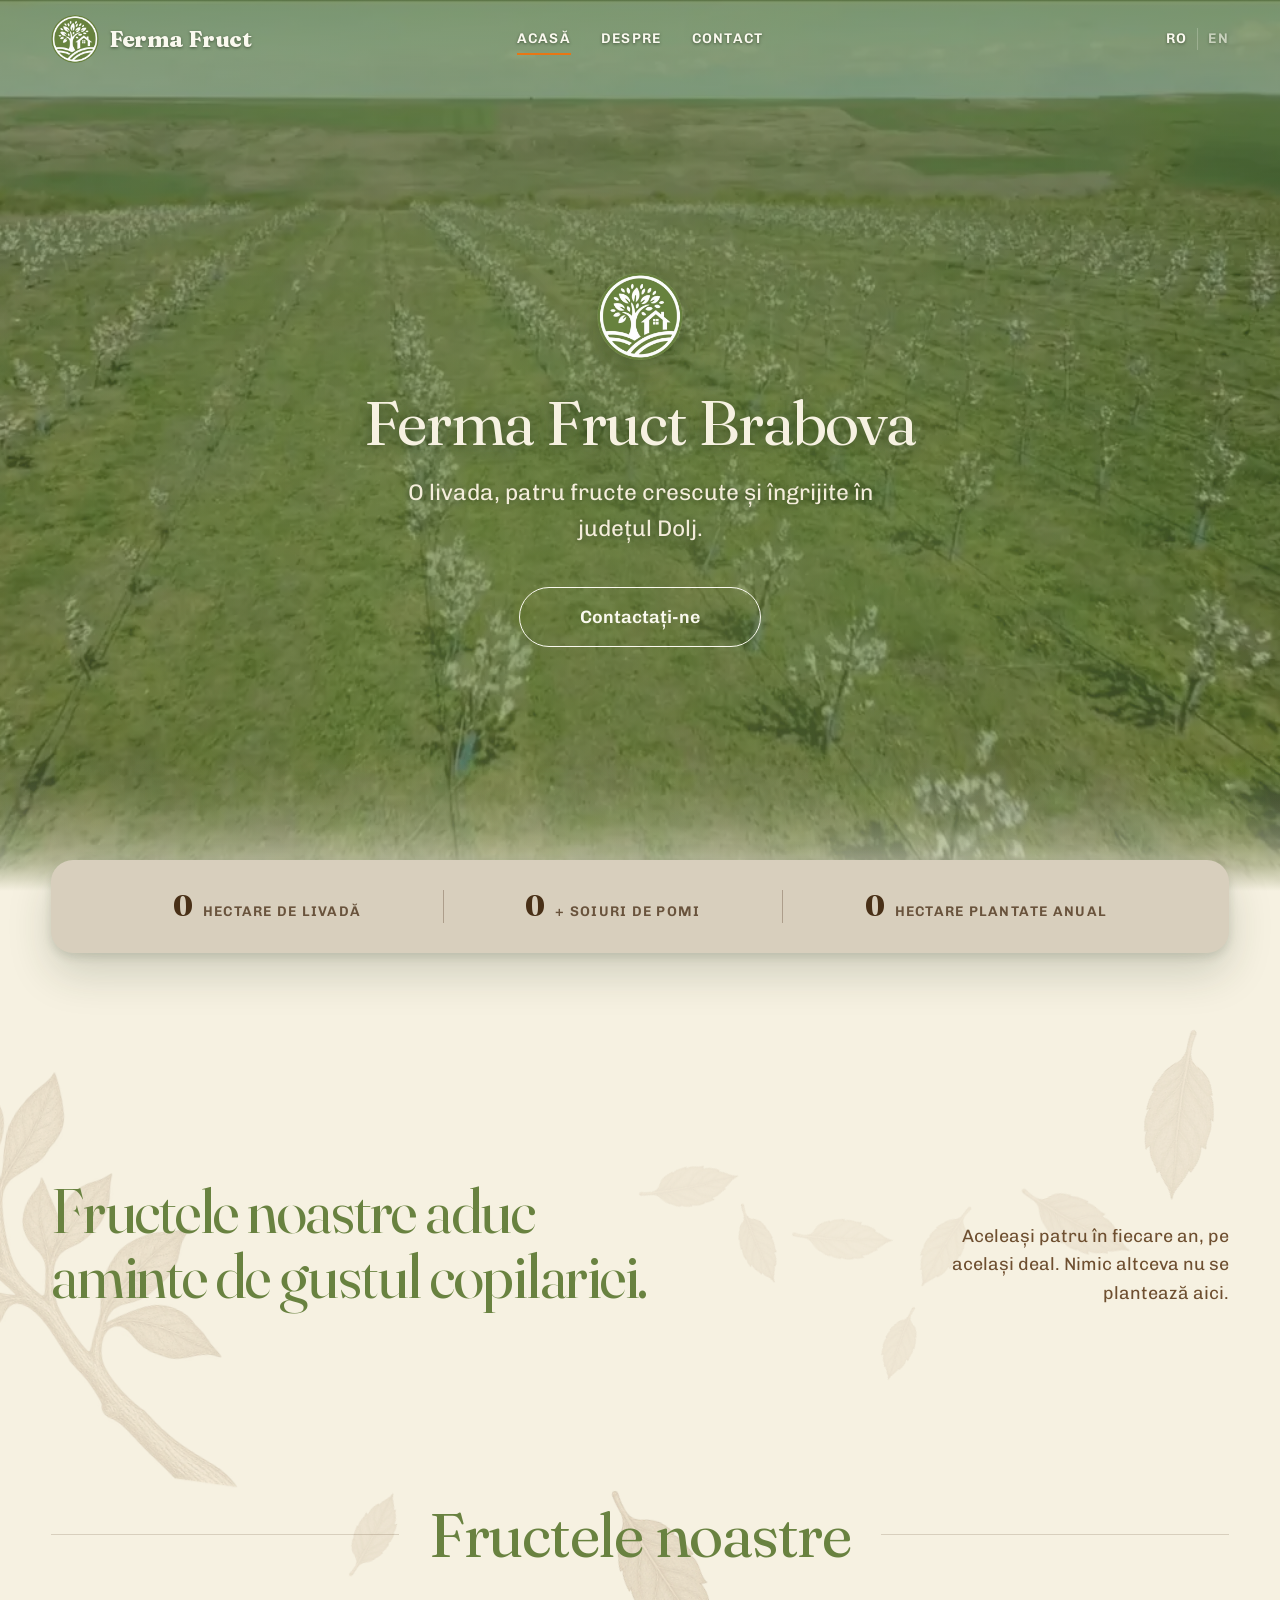
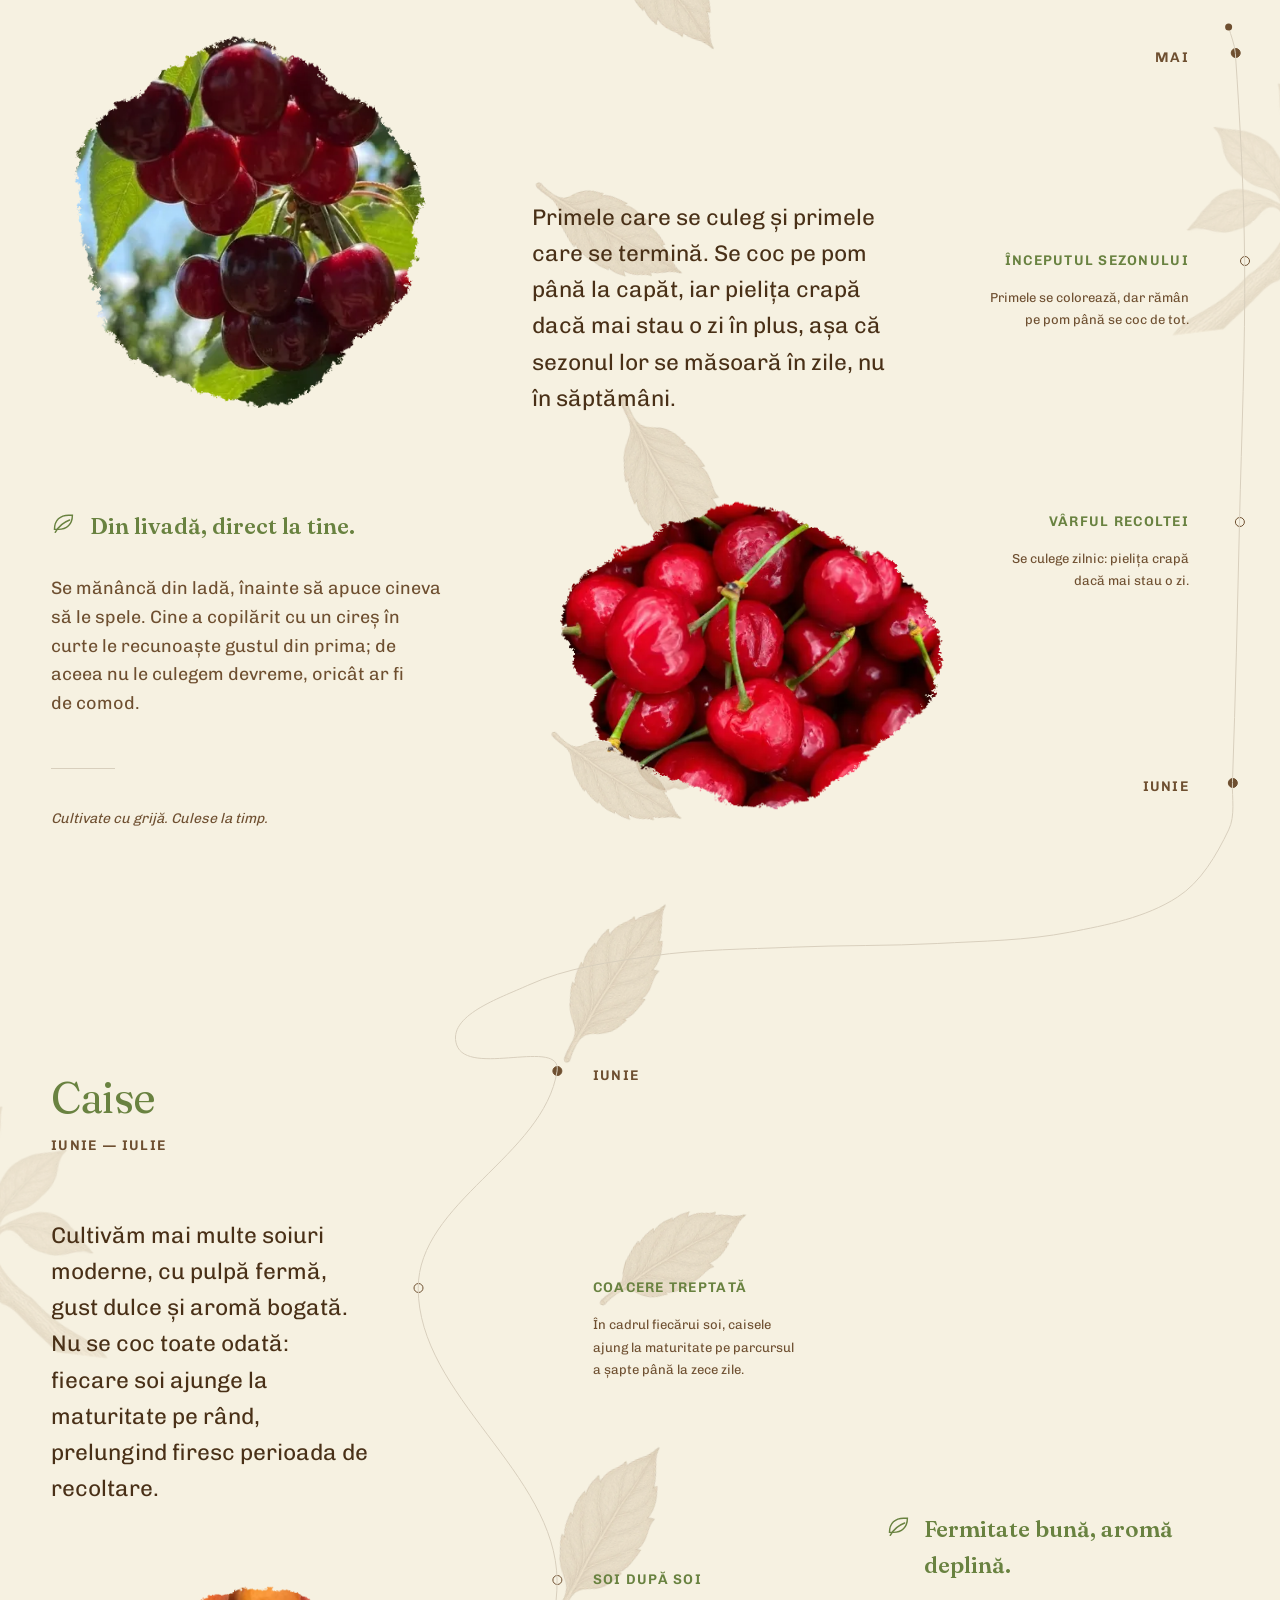
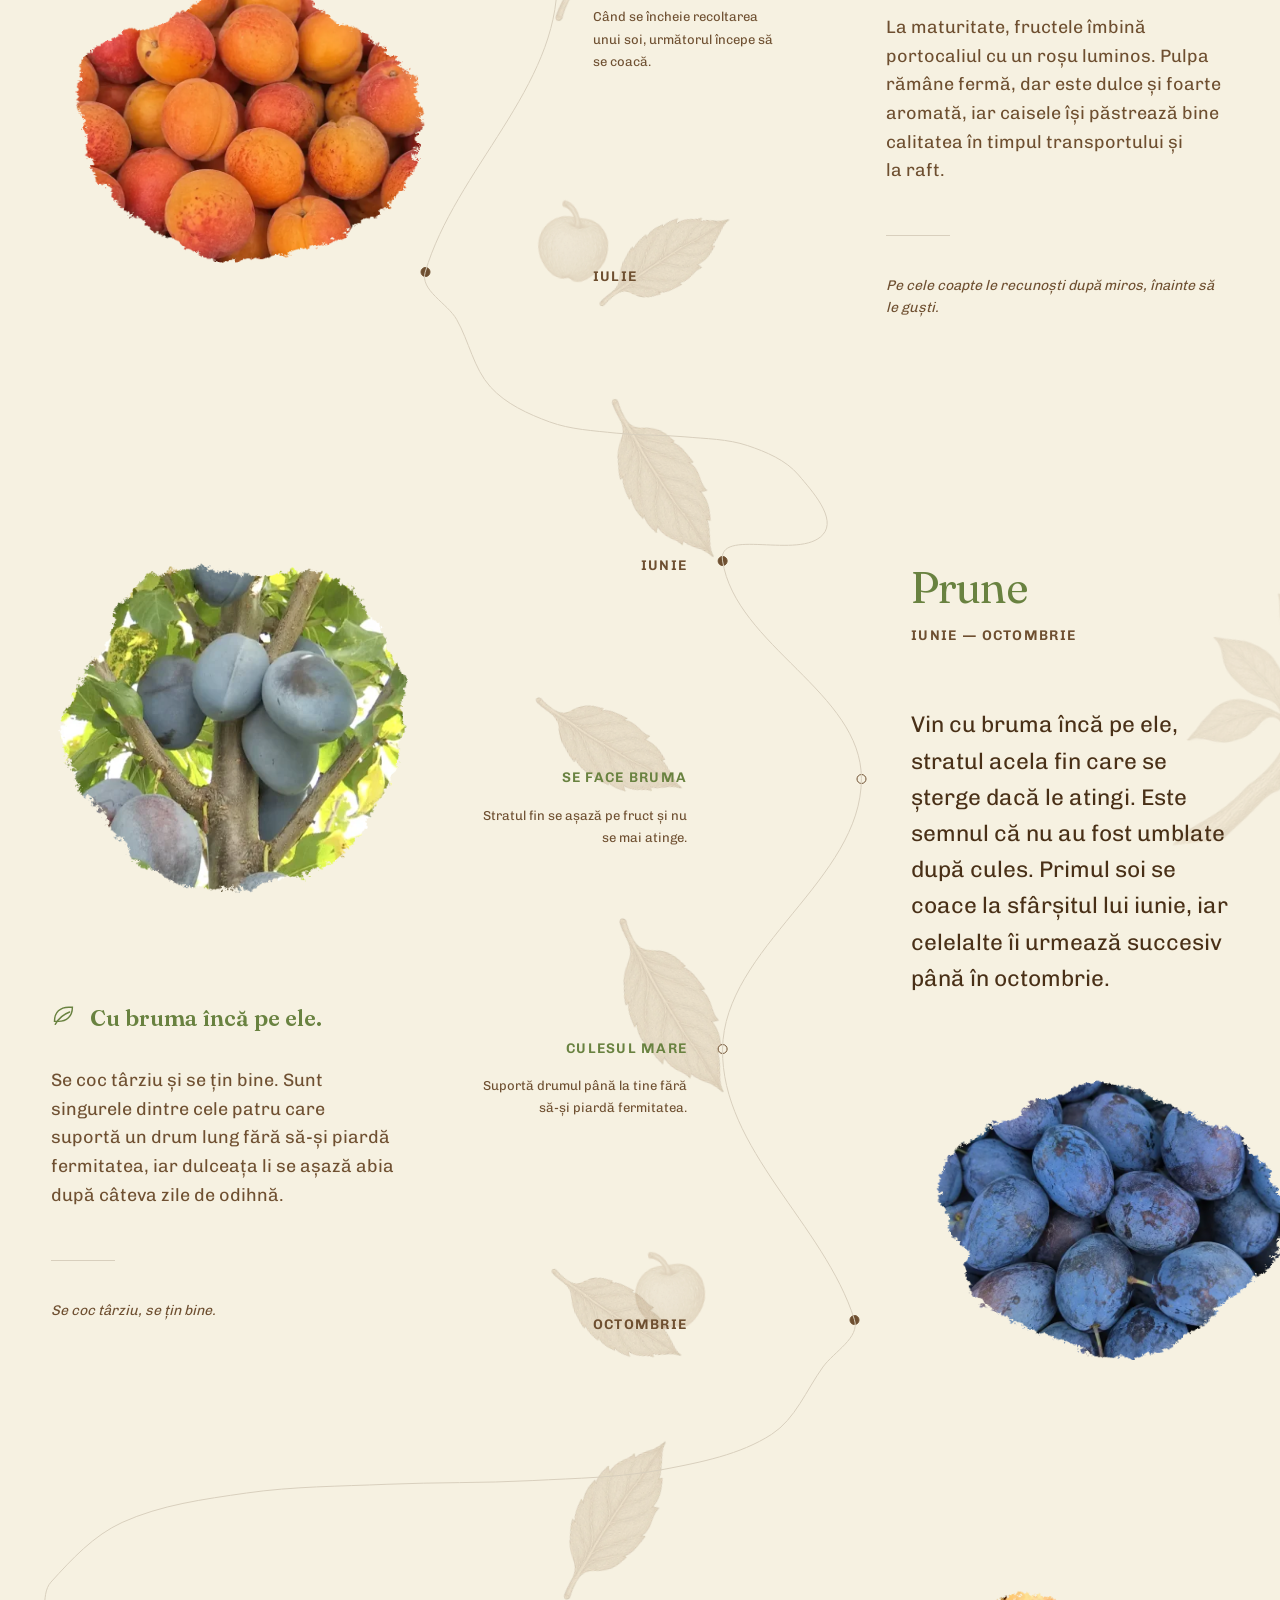
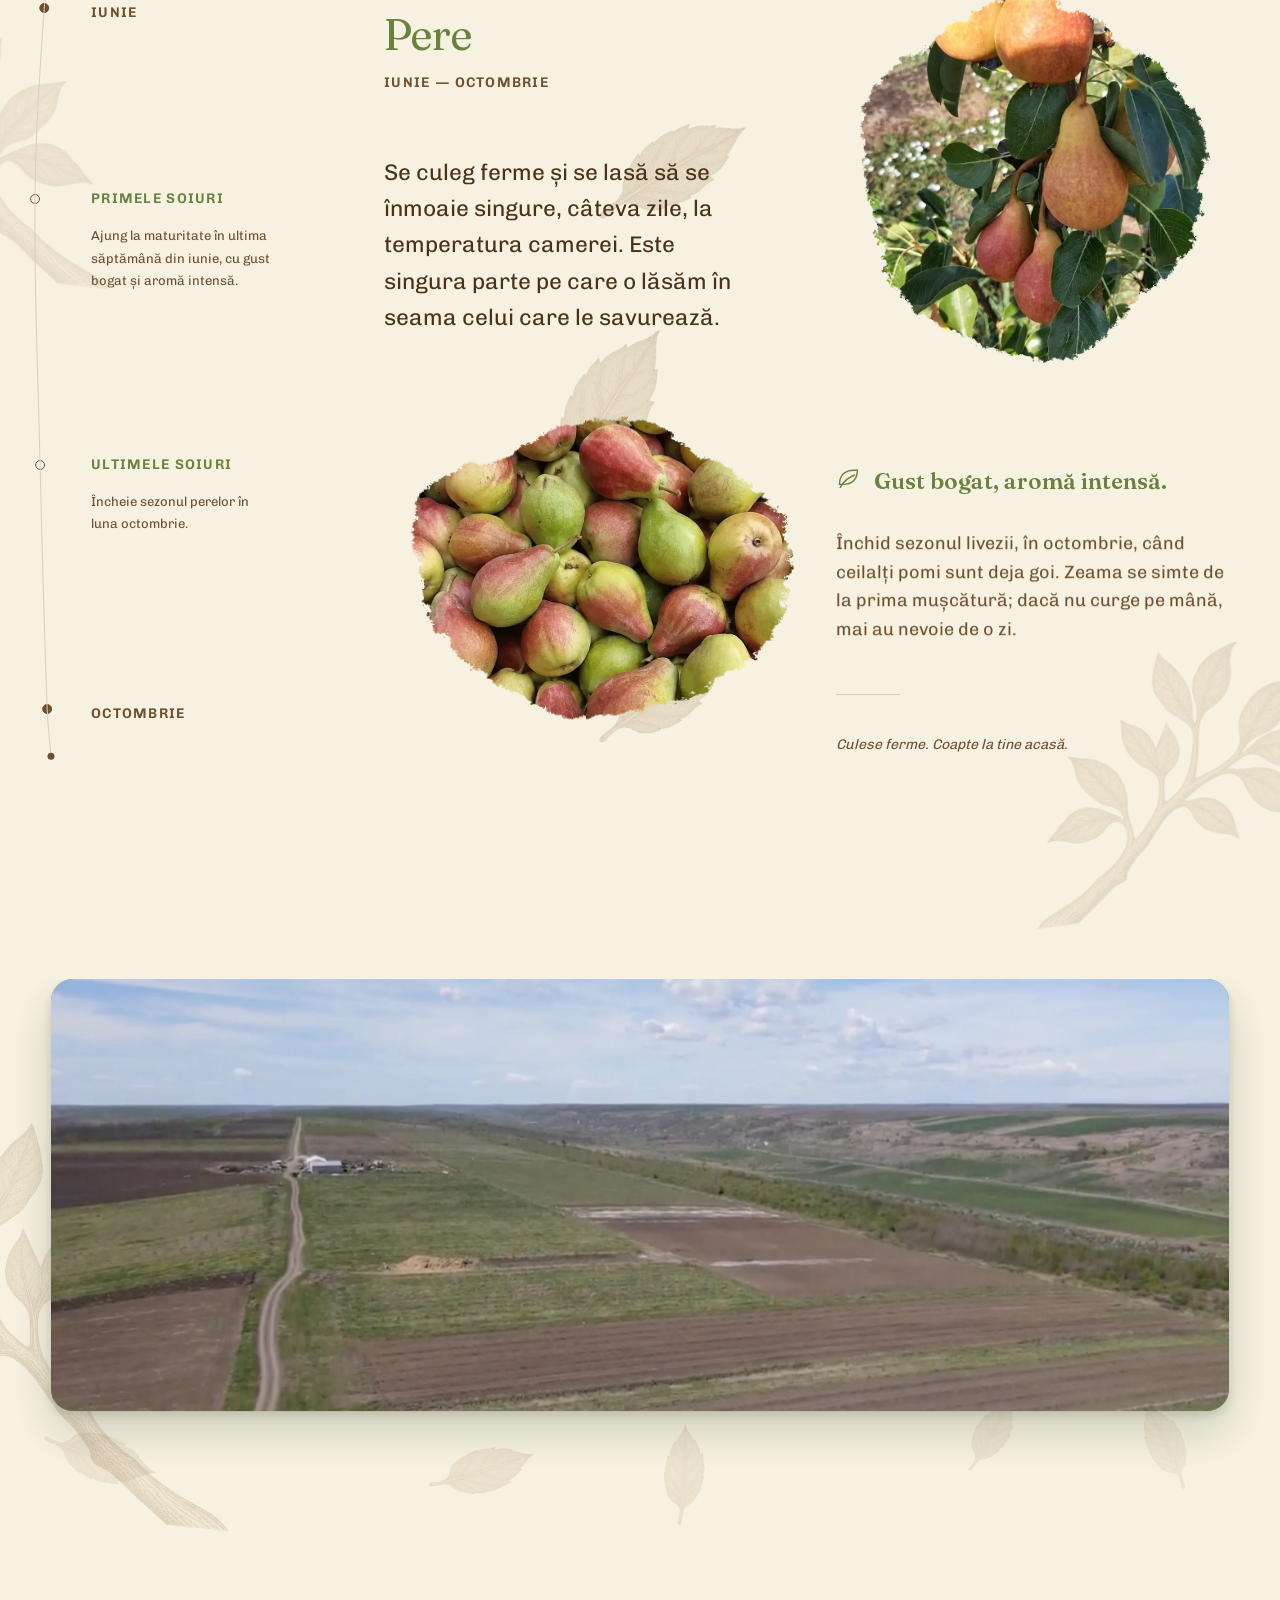
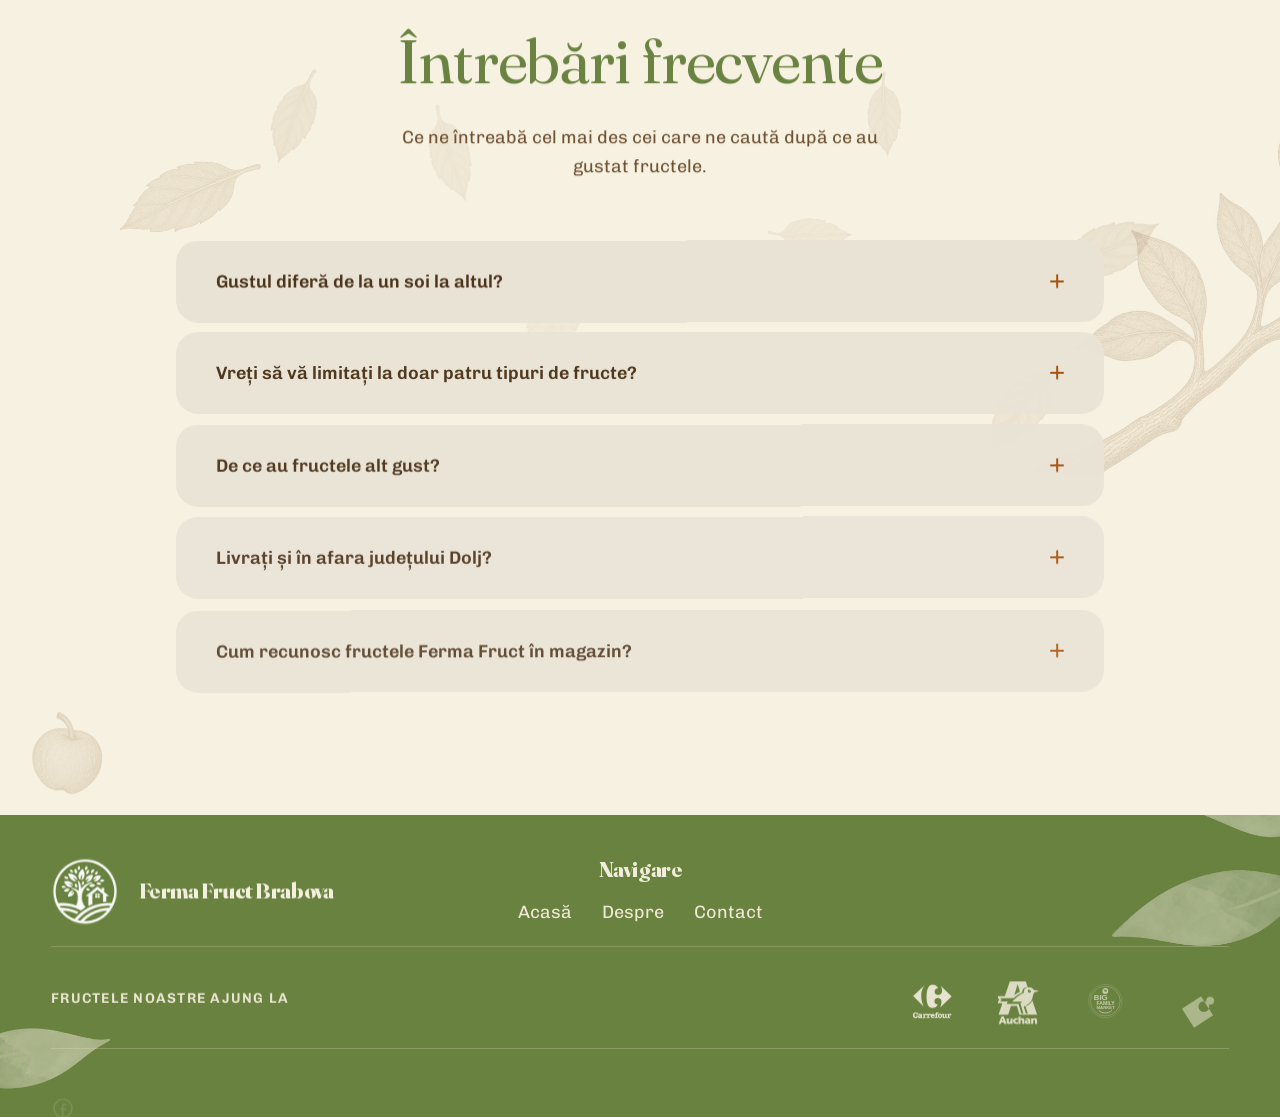
==== commit e0a771d8: "text in romana, si site complet terminat in romana, vine versiunea in engleza" ====
--- a/index.html
+++ b/index.html
@@ -41,14 +41,15 @@
   <meta name="twitter:card" content="summary_large_image">
 
   <!-- Iconița din filă. SVG-ul se scalează la orice mărime și poate reacționa la modul întunecat -->
-  <link rel="icon" type="image/svg+xml" href="favicon.svg">
+  <link rel="icon" type="image/png" sizes="512x512" href="favicon.png">
+  <link rel="shortcut icon" href="favicon.ico">
   <!-- Varianta .ico nu e legată: fișierul nu există încă. Se adaugă odată cu el. -->
   <meta name="theme-color" content="#3E6027">
 
-  <!-- Datele fermei. Telefonul și strada lipsesc din tot fișierul fiindcă ferma
-       nu le-a dat încă: un câmp lipsă e corect, unul ghicit nu. Coordonatele
-       sunt aceleași cu harta din contact.html; dacă se schimbă una, se schimbă
-       amândouă. -->
+  <!-- Datele fermei. Strada lipsește din tot fișierul fiindcă ferma nu a dat-o
+       încă: un câmp lipsă e corect, unul ghicit nu. Telefonul e în format
+       internațional, cerut de schema.org. Coordonatele sunt aceleași cu harta
+       din contact.html; dacă se schimbă una, se schimbă amândouă. -->
   <script type="application/ld+json">
     {
       "@context": "https://schema.org",
@@ -59,6 +60,11 @@
       "logo": "https://fermafructbrabova.ro/img/logo-320.webp",
       "image": "https://fermafructbrabova.ro/img/og-ferma-fruct-1200.webp",
       "description": "Livadă de cireșe, pere, prune și caise la Brabova, în județul Dolj.",
+      "telephone": "+40745051892",
+      "email": "agroftech@gmail.com",
+      "sameAs": [
+        "https://www.facebook.com/ferma.fruct"
+      ],
       "address": {
         "@type": "PostalAddress",
         "addressLocality": "Brabova",
@@ -206,8 +212,8 @@
 
       <div class="hero__inner">
         <img class="hero__mark" src="img/logo-320.webp?v=20260822-logo-1" width="320" height="320" alt="" loading="eager">
-        <h1 class="hero__title">Patru fructe, o singură livadă</h1>
-        <p class="hero__lead">Cireșe, pere, prune și caise, crescute la Brabova, în județul Dolj.</p>
+        <h1 class="hero__title">Ferma Fruct Brabova</h1>
+        <p class="hero__lead">O livada, patru fructe crescute și îngrijite în județul Dolj.</p>
         <p class="hero__cta"><a class="btn" href="contact.html">Contactați-ne</a></p>
       </div>
 
@@ -224,22 +230,22 @@
       <ul class="brief__list">
 
         <li class="brief__item">
-          <span class="brief__number" data-count-to="12">0</span>
+          <span class="brief__number" data-count-to="80">0</span>
           <span class="brief__unit">hectare de livadă</span>
         </li>
 
         <li class="brief__item">
-          <span class="brief__number" data-count-to="8">0</span>
-          <span class="brief__unit">ani de recoltă</span>
+          <span class="brief__number" data-count-to="30">0</span>
+          <span class="brief__unit">+ Soiuri de pomi</span>
         </li>
 
         <li class="brief__item">
-          <span class="brief__number" data-count-to="40">0</span>
-          <span class="brief__unit">tone culese anual</span>
+          <span class="brief__number" data-count-to="10">0</span>
+          <span class="brief__unit">hectare plantate anual</span>
         </li>
 
       </ul>
-      <p class="brief__note">Cifre exemplificative, până la valorile reale de la fermă.</p>
+      <p class="brief__note"></p>
     </section>
 
     <!-- ======================================================================
@@ -276,7 +282,7 @@
       <div class="orchard__inner">
 
         <div class="orchard__head">
-          <p class="orchard__statement">Fructele se coc puțin altfel aici. Se simte de la prima mușcătură.</p>
+          <p class="orchard__statement">Fructele noastre aduc aminte de gustul copilariei.</p>
           <p class="orchard__note">Aceleași patru în fiecare an, pe același deal. Nimic altceva nu se plantează aici.</p>
         </div>
 
@@ -384,7 +390,7 @@
                 <p class="grove__season">Iunie <span>—</span> Iulie</p>
               </div>
 
-              <p class="grove__intro">Cel mai scurt sezon dintre toate patru. Se coc aproape toate deodată, iar drumul de la galben la portocaliu îl fac în două zile.</p>
+              <p class="grove__intro">Cultivăm mai multe soiuri moderne, cu pulpă fermă, gust dulce și aromă bogată. Nu se coc toate odată: fiecare soi ajunge la maturitate pe rând, prelungind firesc perioada de recoltare.</p>
 
               <div class="grove__frame grove__frame--b">
                 <img class="grove__photo" src="img/caise-b420.webp" srcset="img/caise-b420.webp 420w, img/caise-b840.webp 840w"
@@ -403,24 +409,24 @@
               <div class="grove__aside">
                 <h4 class="grove__cue">
                   <svg class="grove__leaf" viewBox="0 0 20 20" fill="none" stroke="currentColor" stroke-width="1.15" aria-hidden="true"><path d="M17.2 2.8c0 7.4-4.6 11.4-11.4 11.4H2.8C2.8 6.8 7.4 2.8 14.2 2.8h3z"/><path d="M3.4 16.6c2.9-4.9 6.8-8.2 11.6-9.9" stroke-linecap="round"/></svg>
-                  Culese coapte, nu tari.
+                  Fermitate bună, aromă deplină.
                 </h4>
 
-                <p class="grove__detail">Sunt moi la atingere și se simt de la un rând distanță. Le culegem coapte, nu tari, ceea ce înseamnă că nu au timp să stea prin depozite.</p>
-
-                <p class="grove__seal">Cel mai scurt sezon dintre toate patru.</p>
+                <p class="grove__detail">La maturitate, fructele îmbină portocaliul cu un roșu luminos. Pulpa rămâne fermă, dar este dulce și foarte aromată, iar caisele își păstrează bine calitatea în timpul transportului și la raft.</p>
+
+                <p class="grove__seal">Pe cele coapte le recunoști după miros, înainte să le guști.</p>
               </div>
             </div>
 
             <ol class="grove__rail" aria-label="Calendarul recoltei de caise">
               <li class="grove__stage grove__stage--edge"><span class="grove__month">Iunie</span></li>
               <li class="grove__stage">
-                <h4 class="grove__stage-name">Primele coapte</h4>
-                <p class="grove__stage-note">Galbenul trece în portocaliu în două zile.</p>
+                <h4 class="grove__stage-name">Coacere treptată</h4>
+                <p class="grove__stage-note">În cadrul fiecărui soi, caisele ajung la maturitate pe parcursul a șapte până la zece zile.</p>
               </li>
               <li class="grove__stage">
-                <h4 class="grove__stage-name">Toate deodată</h4>
-                <p class="grove__stage-note">Se coc în același timp, iar culesul ține foarte puțin.</p>
+                <h4 class="grove__stage-name">Soi după soi</h4>
+                <p class="grove__stage-note">Când se încheie recoltarea unui soi, următorul începe să se coacă.</p>
               </li>
               <li class="grove__stage grove__stage--edge"><span class="grove__month">Iulie</span></li>
             </ol>
@@ -447,10 +453,10 @@
             <div class="grove__tell">
               <div class="grove__head">
                 <h3 class="grove__name">Prune</h3>
-                <p class="grove__season">August <span>—</span> Septembrie</p>
-              </div>
-
-              <p class="grove__intro">Vin cu bruma încă pe ele, stratul acela fin care se șterge dacă le atingi. Este semnul că nu au fost umblate după cules.</p>
+                <p class="grove__season">Iunie <span>—</span> Octombrie</p>
+              </div>
+
+              <p class="grove__intro">Vin cu bruma încă pe ele, stratul acela fin care se șterge dacă le atingi. Este semnul că nu au fost umblate după cules. Primul soi se coace la sfârșitul lui iunie, iar celelalte îi urmează succesiv până în octombrie.</p>
 
               <div class="grove__frame grove__frame--b">
                 <img class="grove__photo" src="img/prune-b420.webp" srcset="img/prune-b420.webp 420w, img/prune-b840.webp 840w"
@@ -472,23 +478,23 @@
                   Cu bruma încă pe ele.
                 </h4>
 
-                <p class="grove__detail">Se coc târziu și se țin bine. Sunt singurele dintre cele patru care suportă un drum lung fără să-și piardă forma, iar dulceața li se așază abia după câteva zile de odihnă.</p>
+                <p class="grove__detail">Se coc târziu și se țin bine. Sunt singurele dintre cele patru care suportă un drum lung fără să-și piardă fermitatea, iar dulceața li se așază abia după câteva zile de odihnă.</p>
 
                 <p class="grove__seal">Se coc târziu, se țin bine.</p>
               </div>
             </div>
 
             <ol class="grove__rail" aria-label="Calendarul recoltei de prune">
-              <li class="grove__stage grove__stage--edge"><span class="grove__month">August</span></li>
+              <li class="grove__stage grove__stage--edge"><span class="grove__month">Iunie</span></li>
               <li class="grove__stage">
                 <h4 class="grove__stage-name">Se face bruma</h4>
                 <p class="grove__stage-note">Stratul fin se așază pe fruct și nu se mai atinge.</p>
               </li>
               <li class="grove__stage">
                 <h4 class="grove__stage-name">Culesul mare</h4>
-                <p class="grove__stage-note">Suportă drumul lung fără să-și piardă forma.</p>
+                <p class="grove__stage-note">Suportă drumul până la tine fără să-și piardă fermitatea.</p>
               </li>
-              <li class="grove__stage grove__stage--edge"><span class="grove__month">Septembrie</span></li>
+              <li class="grove__stage grove__stage--edge"><span class="grove__month">Octombrie</span></li>
             </ol>
           </li>
 
@@ -513,10 +519,10 @@
             <div class="grove__tell">
               <div class="grove__head">
                 <h3 class="grove__name">Pere</h3>
-                <p class="grove__season">August <span>—</span> Octombrie</p>
-              </div>
-
-              <p class="grove__intro">Se culeg ferme și se lasă să se înmoaie singure, câteva zile, la temperatura camerei. Este singura parte pe care o lăsăm în seama celui care le mănâncă.</p>
+                <p class="grove__season">Iunie <span>—</span> Octombrie</p>
+              </div>
+
+              <p class="grove__intro">Se culeg ferme și se lasă să se înmoaie singure, câteva zile, la temperatura camerei. Este singura parte pe care o lăsăm în seama celui care le savurează.</p>
 
               <div class="grove__frame grove__frame--b">
                 <img class="grove__photo" src="img/pere-b420.webp" srcset="img/pere-b420.webp 420w, img/pere-b840.webp 840w"
@@ -535,24 +541,24 @@
               <div class="grove__aside">
                 <h4 class="grove__cue">
                   <svg class="grove__leaf" viewBox="0 0 20 20" fill="none" stroke="currentColor" stroke-width="1.15" aria-hidden="true"><path d="M17.2 2.8c0 7.4-4.6 11.4-11.4 11.4H2.8C2.8 6.8 7.4 2.8 14.2 2.8h3z"/><path d="M3.4 16.6c2.9-4.9 6.8-8.2 11.6-9.9" stroke-linecap="round"/></svg>
-                  Se coc la tine acasă.
+                  Gust bogat, aromă intensă.
                 </h4>
 
                 <p class="grove__detail">Închid sezonul livezii, în octombrie, când ceilalți pomi sunt deja goi. Zeama se simte de la prima mușcătură; dacă nu curge pe mână, mai au nevoie de o zi.</p>
 
-                <p class="grove__seal">Închid sezonul livezii.</p>
+                <p class="grove__seal">Culese ferme. Coapte la tine acasă.</p>
               </div>
             </div>
 
             <ol class="grove__rail" aria-label="Calendarul recoltei de pere">
-              <li class="grove__stage grove__stage--edge"><span class="grove__month">August</span></li>
+              <li class="grove__stage grove__stage--edge"><span class="grove__month">Iunie</span></li>
               <li class="grove__stage">
-                <h4 class="grove__stage-name">Începutul coacerii</h4>
-                <p class="grove__stage-note">Zeamele se strâng și fructul începe să se îndulcească.</p>
+                <h4 class="grove__stage-name">Primele soiuri</h4>
+                <p class="grove__stage-note">Ajung la maturitate în ultima săptămână din iunie, cu gust bogat și aromă intensă.</p>
               </li>
               <li class="grove__stage">
-                <h4 class="grove__stage-name">Ultimele din livadă</h4>
-                <p class="grove__stage-note">Se culeg ferme și se înmoaie singure, în câteva zile.</p>
+                <h4 class="grove__stage-name">Ultimele soiuri</h4>
+                <p class="grove__stage-note">Încheie sezonul perelor în luna octombrie.</p>
               </li>
               <li class="grove__stage grove__stage--edge"><span class="grove__month">Octombrie</span></li>
             </ol>
@@ -560,7 +566,7 @@
 
         </ul>
 
-        <p class="orchard__foot">Lunile de recoltă sunt orientative, până la datele reale de la fermă.</p>
+        <p class="orchard__foot"></p>
       </div>
 
       <!-- Ultimul desen al secțiunii: se termină pe muchia de jos, adică pe
@@ -634,13 +640,13 @@
           <li class="faq__item">
             <details class="faq__row" name="faq">
               <summary class="faq__q">
-                <span class="faq__qtext">Ce fructe cultivați?</span>
+                <span class="faq__qtext">Gustul diferă de la un soi la altul?</span>
                 <span class="faq__sign" aria-hidden="true"></span>
               </summary>
               <div class="faq__body">
                 <div class="faq__a">
-                  <p>Cireșe, caise, prune și pere. Patru fructe, aceeași livadă, în fiecare an. Nimic altceva nu se
-                    plantează aici.</p>
+                  <p>Da. Fiecare soi are gustul și aroma lui, iar perioada de coacere face și ea diferența. Soiurile
+                    care se culeg mai târziu petrec mai mult timp la soare și pot avea o aromă mai intensă.</p>
                 </div>
               </div>
             </details>
@@ -649,13 +655,12 @@
           <li class="faq__item">
             <details class="faq__row" name="faq">
               <summary class="faq__q">
-                <span class="faq__qtext">Când se culege fiecare fruct?</span>
+                <span class="faq__qtext">Vreți să vă limitați la doar patru tipuri de fructe?</span>
                 <span class="faq__sign" aria-hidden="true"></span>
               </summary>
               <div class="faq__body">
                 <div class="faq__a">
-                  <p>Cireșele în mai și iunie, caisele în iunie și iulie, prunele în august și septembrie, perele din
-                    august până în octombrie. Ordinea nu se schimbă de la un an la altul; săptămânile, da.</p>
+                  <p>Nu. Avem în plan să extindem livada cu aproximativ zece hectare de vișini, piersici și nectarini.</p>
                 </div>
               </div>
             </details>
@@ -669,8 +674,9 @@
               </summary>
               <div class="faq__body">
                 <div class="faq__a">
-                  <p>Se culeg mai târziu decât se obișnuiește și se lasă să se coacă pe pom. Oamenii ne spun că au
-                    gustul fructelor de care își aduc aminte din copilărie.</p>
+                  <p>Fructele noastre sunt crescute aici, nu aduse din import, iar tratamentele sunt folosite doar când
+                    este nevoie. Le lăsăm să se coacă în pom și le culegem când sunt gata, nu înainte de vreme. Așa își
+                    păstrează gustul și aroma, iar multora le amintesc de fructele copilăriei.</p>
                 </div>
               </div>
             </details>
@@ -684,8 +690,9 @@
               </summary>
               <div class="faq__body">
                 <div class="faq__a">
-                  <p>Fructele noastre ajung deja în magazine din mai multe județe. Pentru o livrare în altă parte,
-                    scrieți-ne și stabilim împreună transportul.</p>
+                  <p>Da. Livrăm în Dolj și în județele învecinate, inclusiv Vâlcea, Gorj și Argeș, precum și către
+                    depozite din București care distribuie fructele în toată țara. Colaborăm și cu operatori economici
+                    interesați să aducă fructele noastre mai aproape de consumatori.</p>
                 </div>
               </div>
             </details>
@@ -694,13 +701,13 @@
           <li class="faq__item">
             <details class="faq__row" name="faq">
               <summary class="faq__q">
-                <span class="faq__qtext">Care este cantitatea minimă la o comandă?</span>
+                <span class="faq__qtext">Cum recunosc fructele Ferma Fruct în magazin?</span>
                 <span class="faq__sign" aria-hidden="true"></span>
               </summary>
               <div class="faq__body">
                 <div class="faq__a">
-                  <p>Depinde de fruct și de momentul din sezon. Spuneți-ne ce vă trebuie și vă răspundem cu ce putem
-                    trimite în perioada aceea.</p>
+                  <p>Fiecare lădiță cu fructe livrată magazinelor are o etichetă cu datele firmei noastre, locația
+                    fermei și soiul fructelor.</p>
                 </div>
               </div>
             </details>
@@ -708,7 +715,7 @@
 
         </ul>
 
-        <p class="faq__note">Răspunsuri orientative, până la formulările finale de la fermă.</p>
+        <p class="faq__note"></p>
 
       </div>
     </section>
@@ -822,19 +829,10 @@
 
     <div class="site-footer__base">
 
-      <!-- TODO: adrese reale de profil când le trimite ferma; până atunci duc spre pagina de start a rețelei. -->
+      <!-- Facebook e singura rețea a fermei. Instagram nu există; nu adăuga o siglă fără cont în spate. -->
       <ul class="site-footer__social">
         <li>
-          <a class="site-footer__social-link" href="https://www.instagram.com/" target="_blank" rel="noopener noreferrer" aria-label="Instagram">
-            <svg viewBox="0 0 24 24" fill="none" stroke="currentColor" stroke-width="1.7" stroke-linecap="round" stroke-linejoin="round" aria-hidden="true" focusable="false">
-              <rect x="3" y="3" width="18" height="18" rx="5"/>
-              <circle cx="12" cy="12" r="4.1"/>
-              <circle cx="17.3" cy="6.7" r="1.15" fill="currentColor" stroke="none"/>
-            </svg>
-          </a>
-        </li>
-        <li>
-          <a class="site-footer__social-link" href="https://www.facebook.com/" target="_blank" rel="noopener noreferrer" aria-label="Facebook">
+          <a class="site-footer__social-link" href="https://www.facebook.com/ferma.fruct" target="_blank" rel="noopener noreferrer" aria-label="Ferma Fruct Brabova pe Facebook">
             <svg viewBox="0 0 24 24" fill="none" stroke="currentColor" stroke-width="1.7" stroke-linecap="round" stroke-linejoin="round" aria-hidden="true" focusable="false">
               <circle cx="12" cy="12" r="9"/>
               <path d="M15.2 8.4h-1.7a1.8 1.8 0 0 0-1.8 1.8v10.6"/>
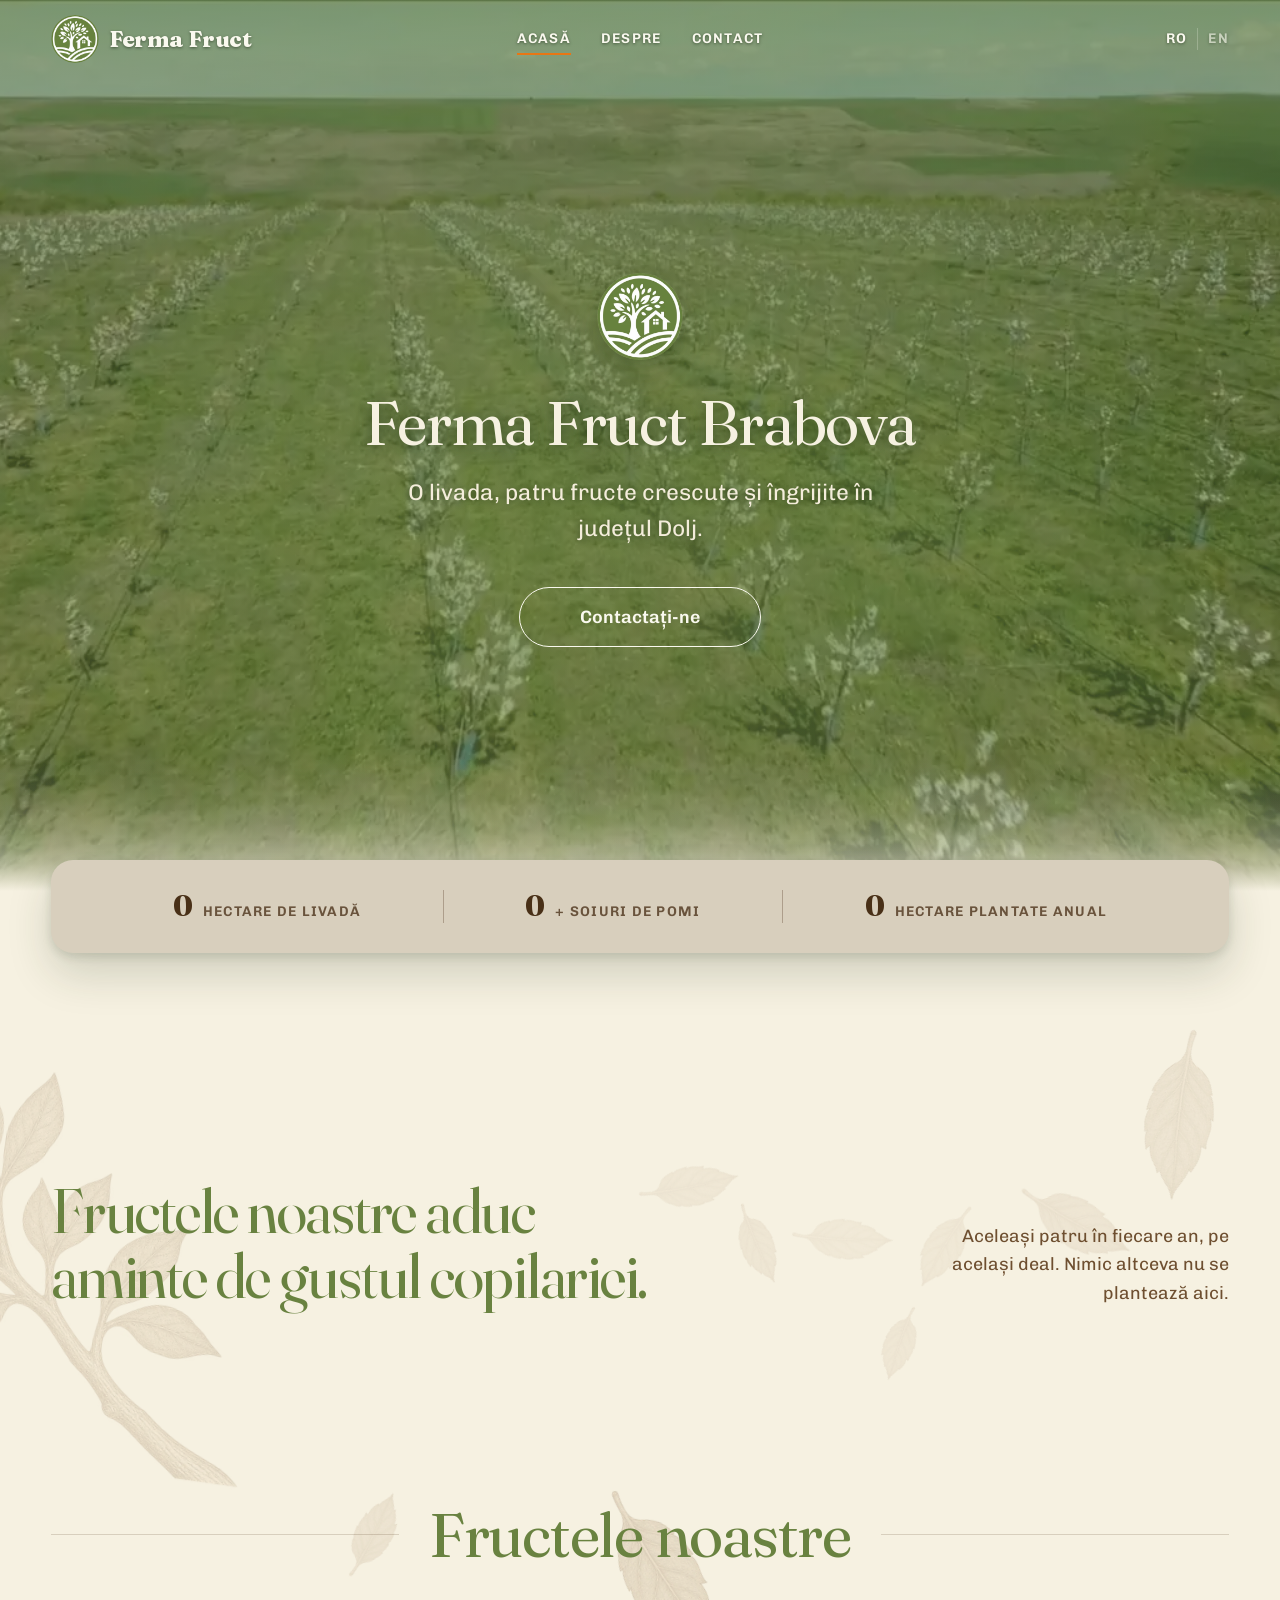
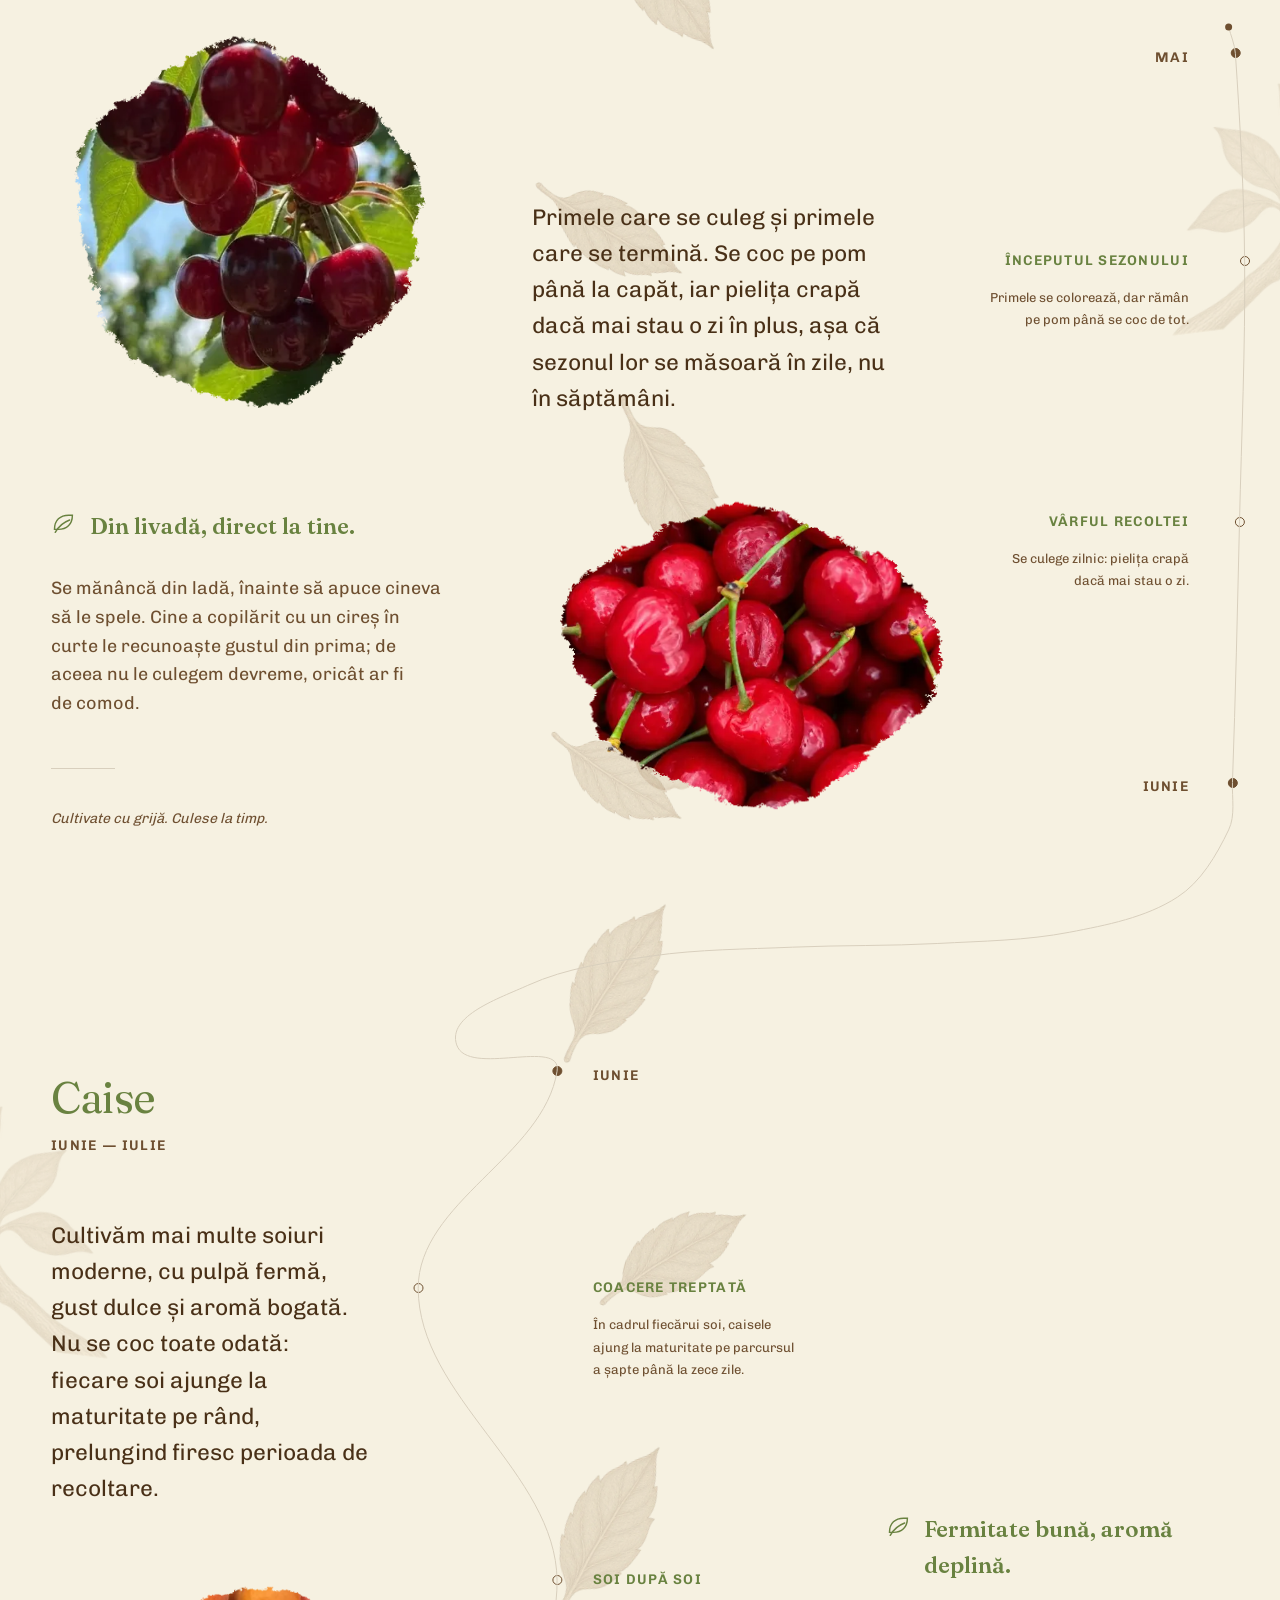
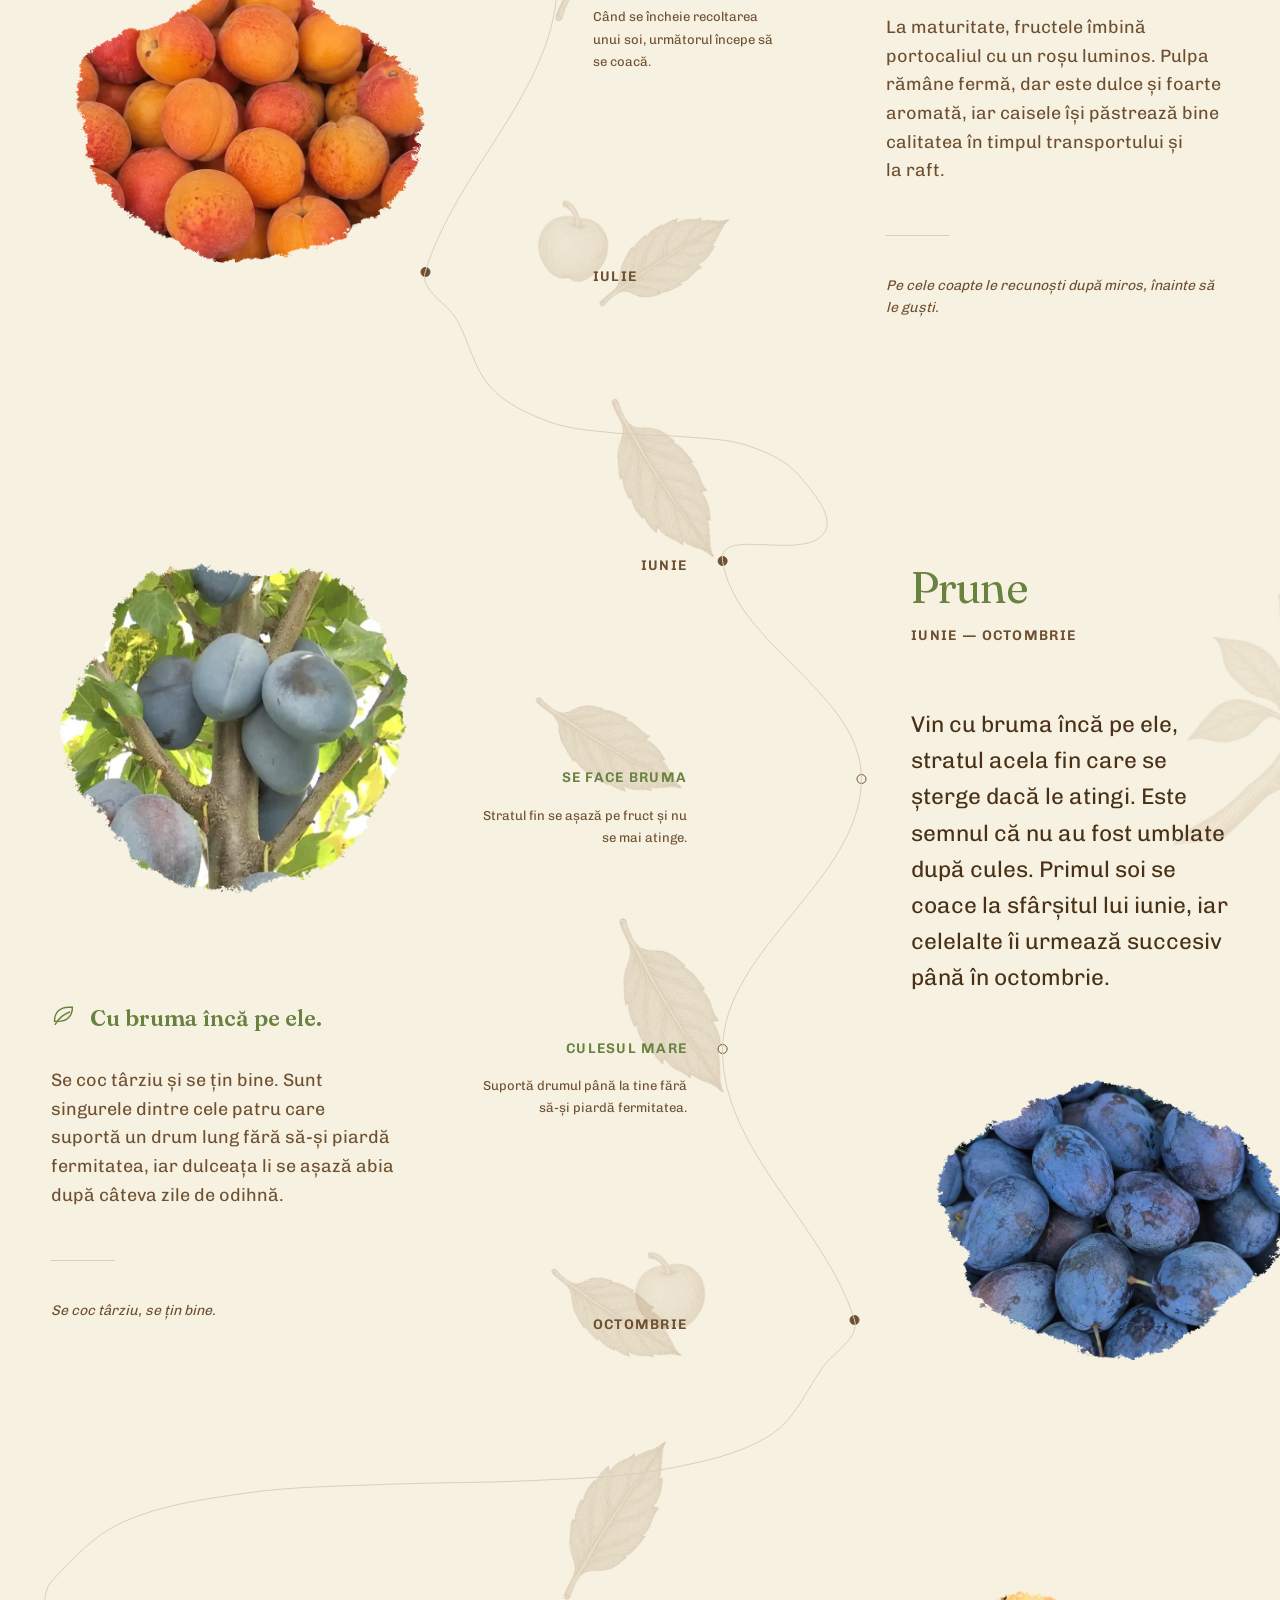
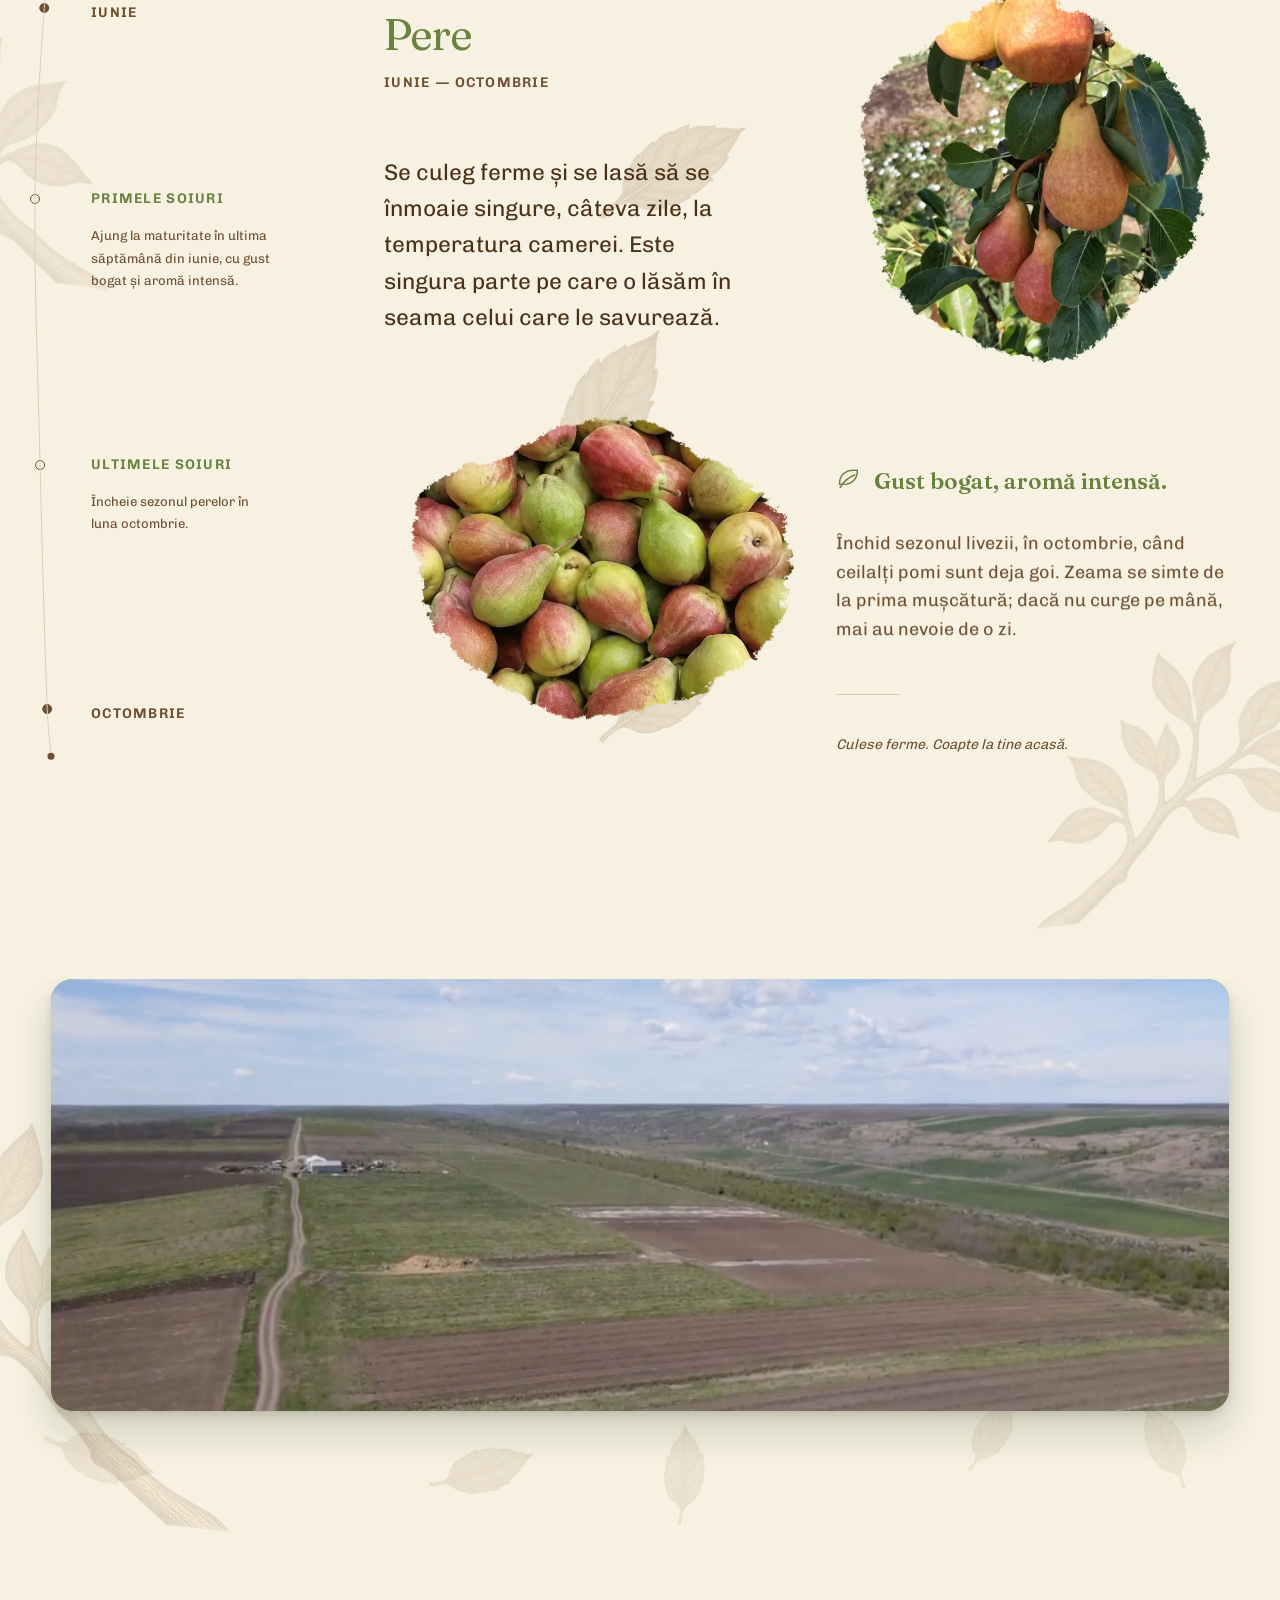
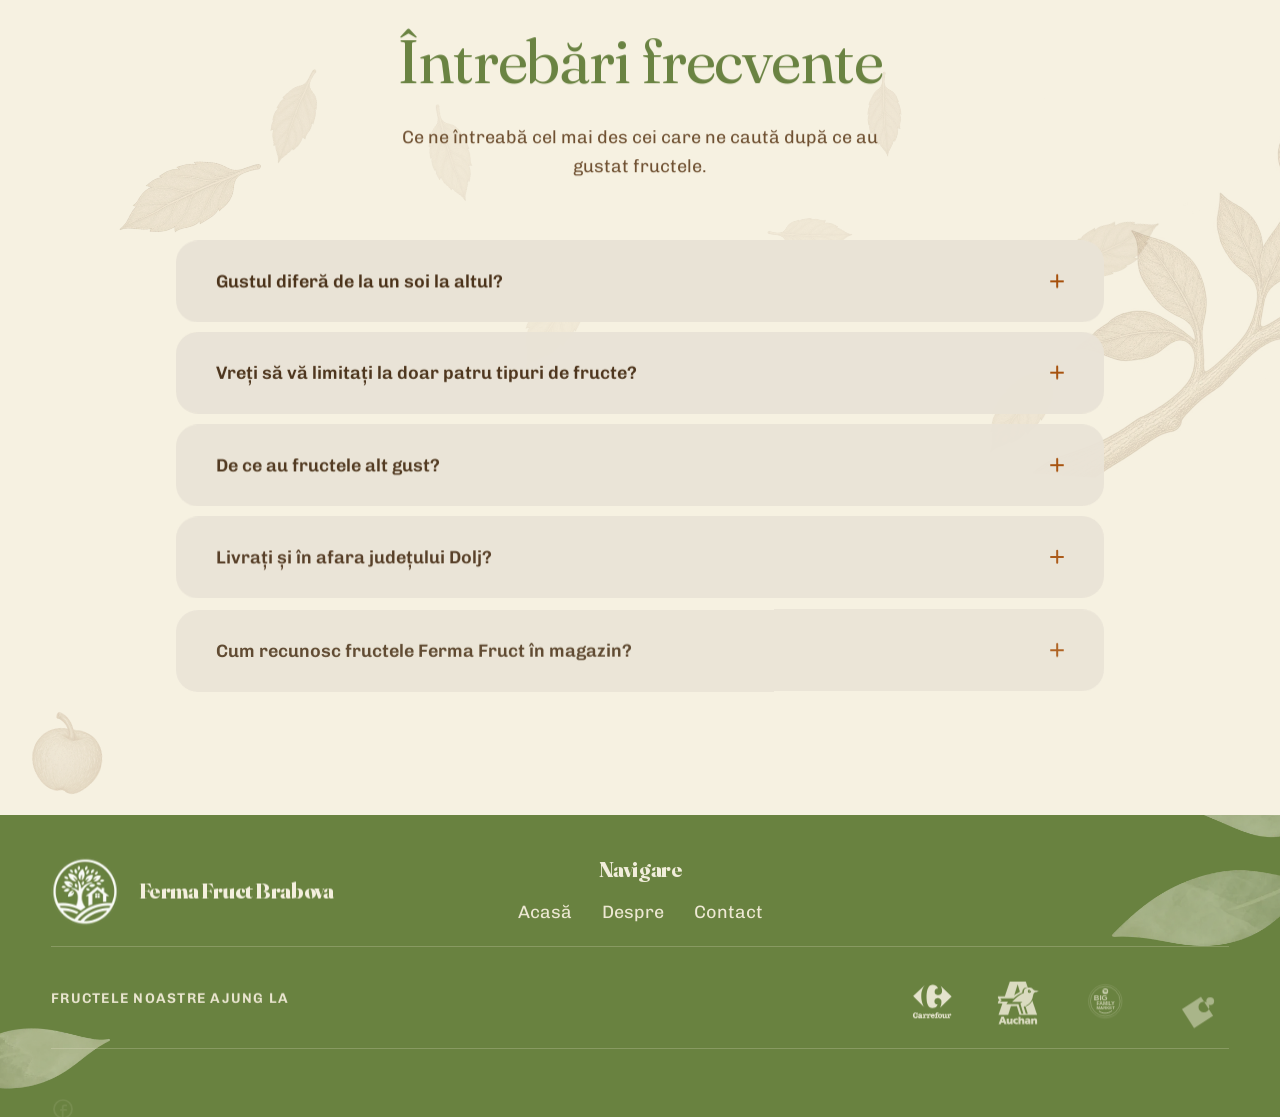
==== commit bbca8bc9: "limba: comutator RO/EN funcțional pe toate paginile EN era <span>, fiindcă nu exista pagina engleză." ====
--- a/index.html
+++ b/index.html
@@ -18,7 +18,7 @@
   <link rel="stylesheet" href="css/normalize.css">
   <link rel="stylesheet" href="css/tokens.css">
   <link rel="stylesheet" href="css/base.css">
-  <link rel="stylesheet" href="css/style.css?v=20260824-drift-firefox-static-10">
+  <link rel="stylesheet" href="css/style.css?v=20260825-en-1">
 
   <!-- Preîncarcă doar fișierul latin; latin-ext (ș, ț) vine mai târziu prin unicode-range. Fără asta, titlul din hero clipește într-un font de rezervă. -->
   <link rel="preload" href="fonts/fraunces-var-latin.woff2" as="font" type="font/woff2" crossorigin>
@@ -35,8 +35,13 @@
   <meta property="og:url" content="https://fermafructbrabova.ro/">
   <meta property="og:type" content="website">
   <meta property="og:locale" content="ro_RO">
-
-  <!-- Nu există hreflang: site-ul are o singură limbă. Se adaugă odată cu paginile în engleză. -->
+  <meta property="og:locale:alternate" content="en_GB">
+
+  <!-- Perechea de limbi a ACESTEI pagini, nu a site-ului: fiecare pagină își
+       arată propriul echivalent. x-default e româna, limba fermei. -->
+  <link rel="alternate" hreflang="ro" href="https://fermafructbrabova.ro/">
+  <link rel="alternate" hreflang="en" href="https://fermafructbrabova.ro/en/">
+  <link rel="alternate" hreflang="x-default" href="https://fermafructbrabova.ro/">
 
   <meta name="twitter:card" content="summary_large_image">
 
@@ -130,11 +135,12 @@
         </ul>
       </nav>
 
-      <!-- EN rămâne <span>, nu <a>: nu există încă pagina engleză. -->
+      <!-- Limba curentă e <span>, cealaltă e <a>: pagina nu se leagă de ea
+           însăși. Linkul duce la pagina pereche, nu la prima pagină engleză. -->
       <p class="lang">
         <span class="visually-hidden">Limba paginii:</span>
-        <span class="lang__current">RO</span>
-        <span class="lang__soon">EN</span>
+        <span class="lang__current is-lang-here">RO</span>
+        <a class="lang__soon is-lang-away" href="en/index.html" lang="en" hreflang="en">EN</a>
       </p>
 
       <!-- Sub 64em navigarea trece în panoul lateral. aria-expanded e scris în HTML, nu adăugat de JS, ca să existe de la prima pictare. -->
@@ -188,8 +194,8 @@
 
       <p class="drawer__lang">
         <span class="visually-hidden">Limba paginii:</span>
-        <span class="drawer__lang-now">RO</span>
-        <span class="drawer__lang-soon">EN</span>
+        <span class="drawer__lang-now is-lang-here">RO</span>
+        <a class="drawer__lang-soon is-lang-away" href="en/index.html" lang="en" hreflang="en">EN</a>
       </p>
 
     </nav>
@@ -842,11 +848,10 @@
         </li>
       </ul>
 
-      <!-- EN devine <a href> când există pagina engleză; până atunci text simplu, nu link mort. -->
       <p class="site-footer__lang">
-        <span class="site-footer__lang-now">RO</span>
+        <span class="site-footer__lang-now is-lang-here">RO</span>
         <span class="site-footer__lang-sep" aria-hidden="true">|</span>
-        <span class="site-footer__lang-next">EN</span>
+        <a class="site-footer__lang-next is-lang-away" href="en/index.html" lang="en" hreflang="en">EN</a>
       </p>
 
       <p class="site-footer__legal">
@@ -861,7 +866,7 @@
 
   <script src="js/gsap.min.js"></script>
   <!-- ?v= crește la fiecare schimbare, ca la style.css, altfel browserul poate servi scriptul vechi cu CSS-ul nou. -->
-  <script src="js/main.js?v=20260824-drift-firefox-static-10"></script>
+  <script src="js/main.js?v=20260825-en-1"></script>
 
 <!-- impeccable-live-start -->
 <!-- impeccable-live-end -->
--- a/css/style.css
+++ b/css/style.css
@@ -3359,6 +3359,64 @@
 }
 
 
+/* ===========================================================================
+   15. COMUTATORUL DE LIMBĂ — RO și EN stau mereu în ordinea asta, în antet,
+   în panoul lateral și în subsol. Limba curentă e <span>, cealaltă e <a>:
+   o pagină nu se leagă de ea însăși.
+
+   Aprinsul și stinsul vin de la clasa de stare, NU de la poziție. Regulile
+   de mai sus (.lang__soon, .drawer__lang-soon, .site-footer__lang-next)
+   leagă stinsul de locul al doilea, fiindcă acolo stă și despărțitorul, iar
+   despărțitorul chiar aparține locului al doilea. Selectorii de aici au
+   două clase, deci le bat pe acelea și mută numai culoarea și opacitatea.
+   Pe paginile românești ies exact aceleași valori ca înainte.
+   =========================================================================== */
+
+.lang .is-lang-here,
+.drawer__lang .is-lang-here {
+    opacity: 1;
+}
+
+.drawer__lang .is-lang-here {
+    color: var(--bark);
+}
+
+.site-footer__lang .is-lang-here {
+    color: var(--paper);
+}
+
+.lang .is-lang-away,
+.drawer__lang .is-lang-away {
+    opacity: 0.6;
+}
+
+.drawer__lang .is-lang-away {
+    color: var(--ink-soft);
+}
+
+.site-footer__lang .is-lang-away {
+    color: var(--on-dark-soft);
+}
+
+/* base.css dă doar color: inherit linkurilor; sublinierea implicită a
+   browserului ar tăia rândul de limbi în două. */
+.lang .is-lang-away,
+.drawer__lang .is-lang-away,
+.site-footer__lang .is-lang-away {
+    text-decoration: none;
+    transition: opacity var(--duration) var(--ease), color var(--duration) var(--ease);
+}
+
+.lang .is-lang-away:hover,
+.drawer__lang .is-lang-away:hover {
+    opacity: 1;
+}
+
+.site-footer__lang .is-lang-away:hover {
+    color: var(--paper);
+}
+
+
 /* Mișcarea este parte din compoziția aprobată. normalize.css păstrează
    preferința sistemului ca bază sigură, iar pagina principală o suprascrie
    numai pentru elementele ei animate. Fără lista asta iOS taie tranzițiile,
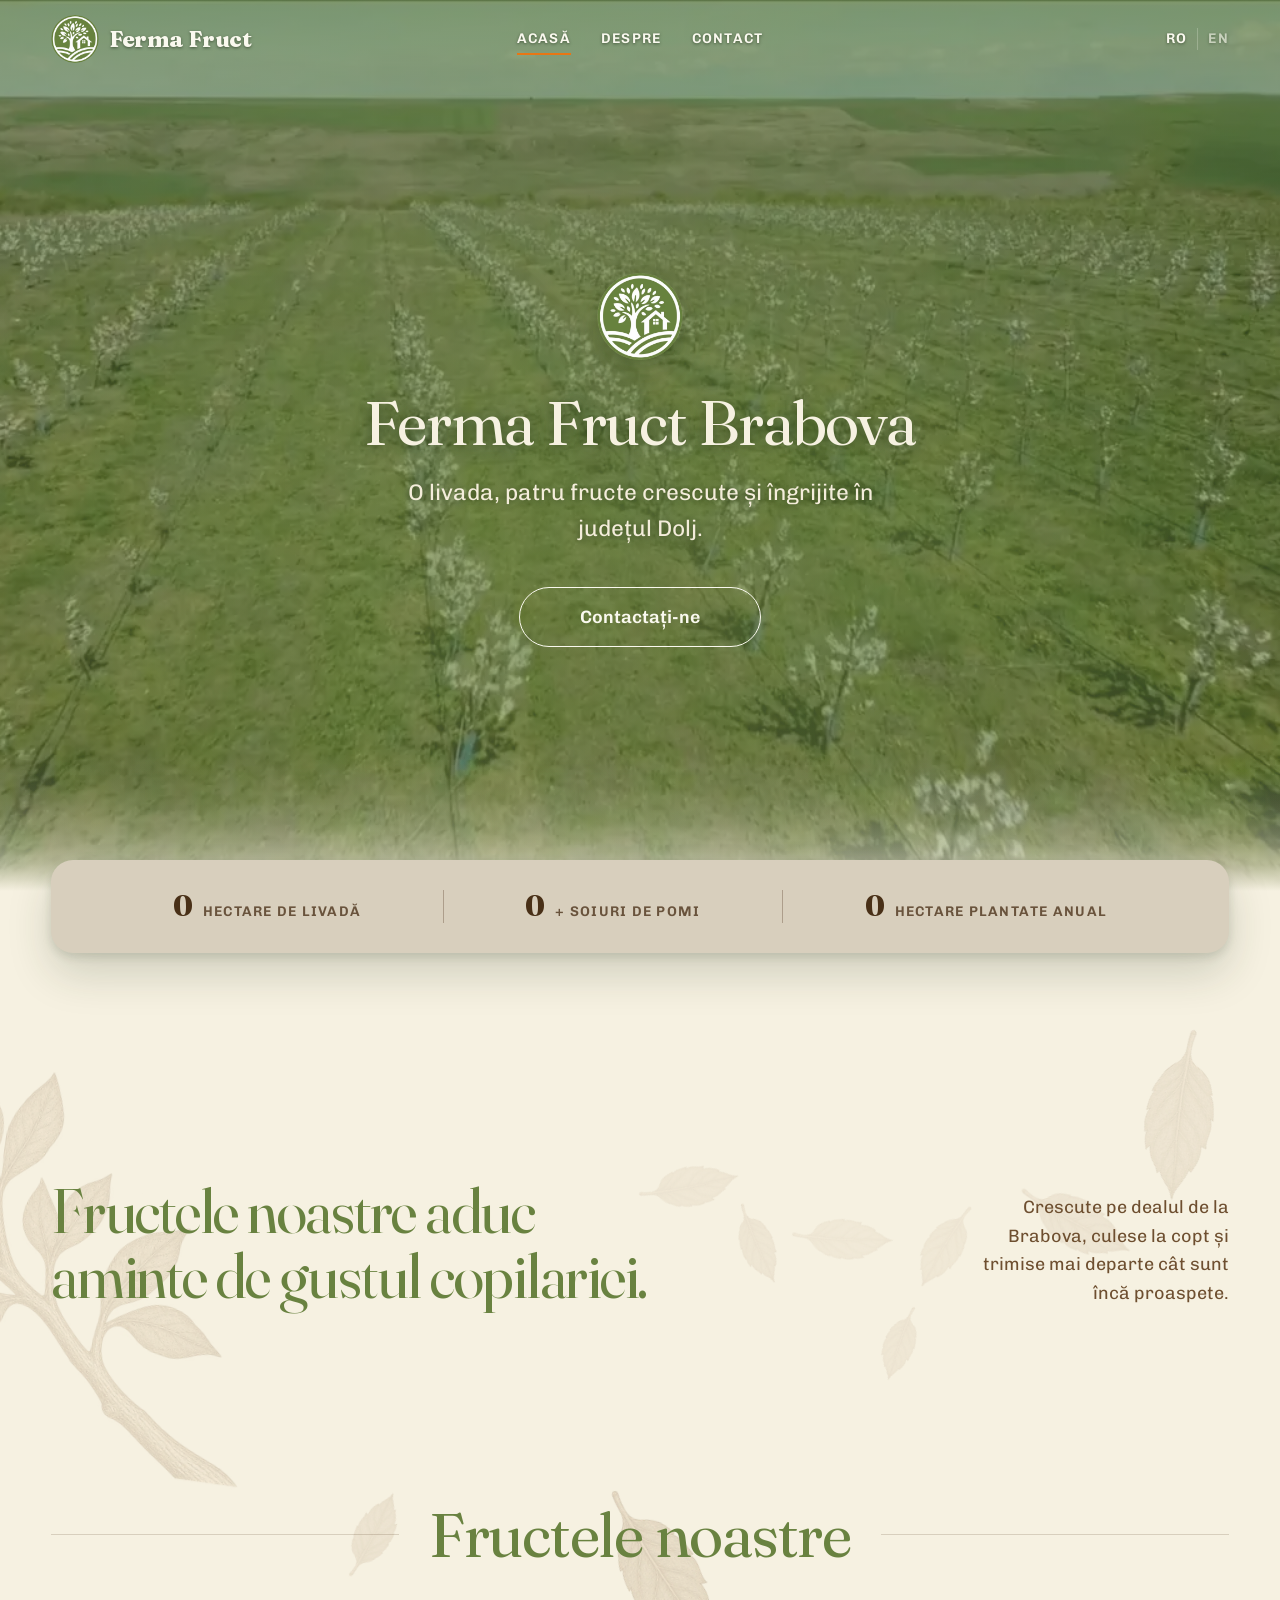
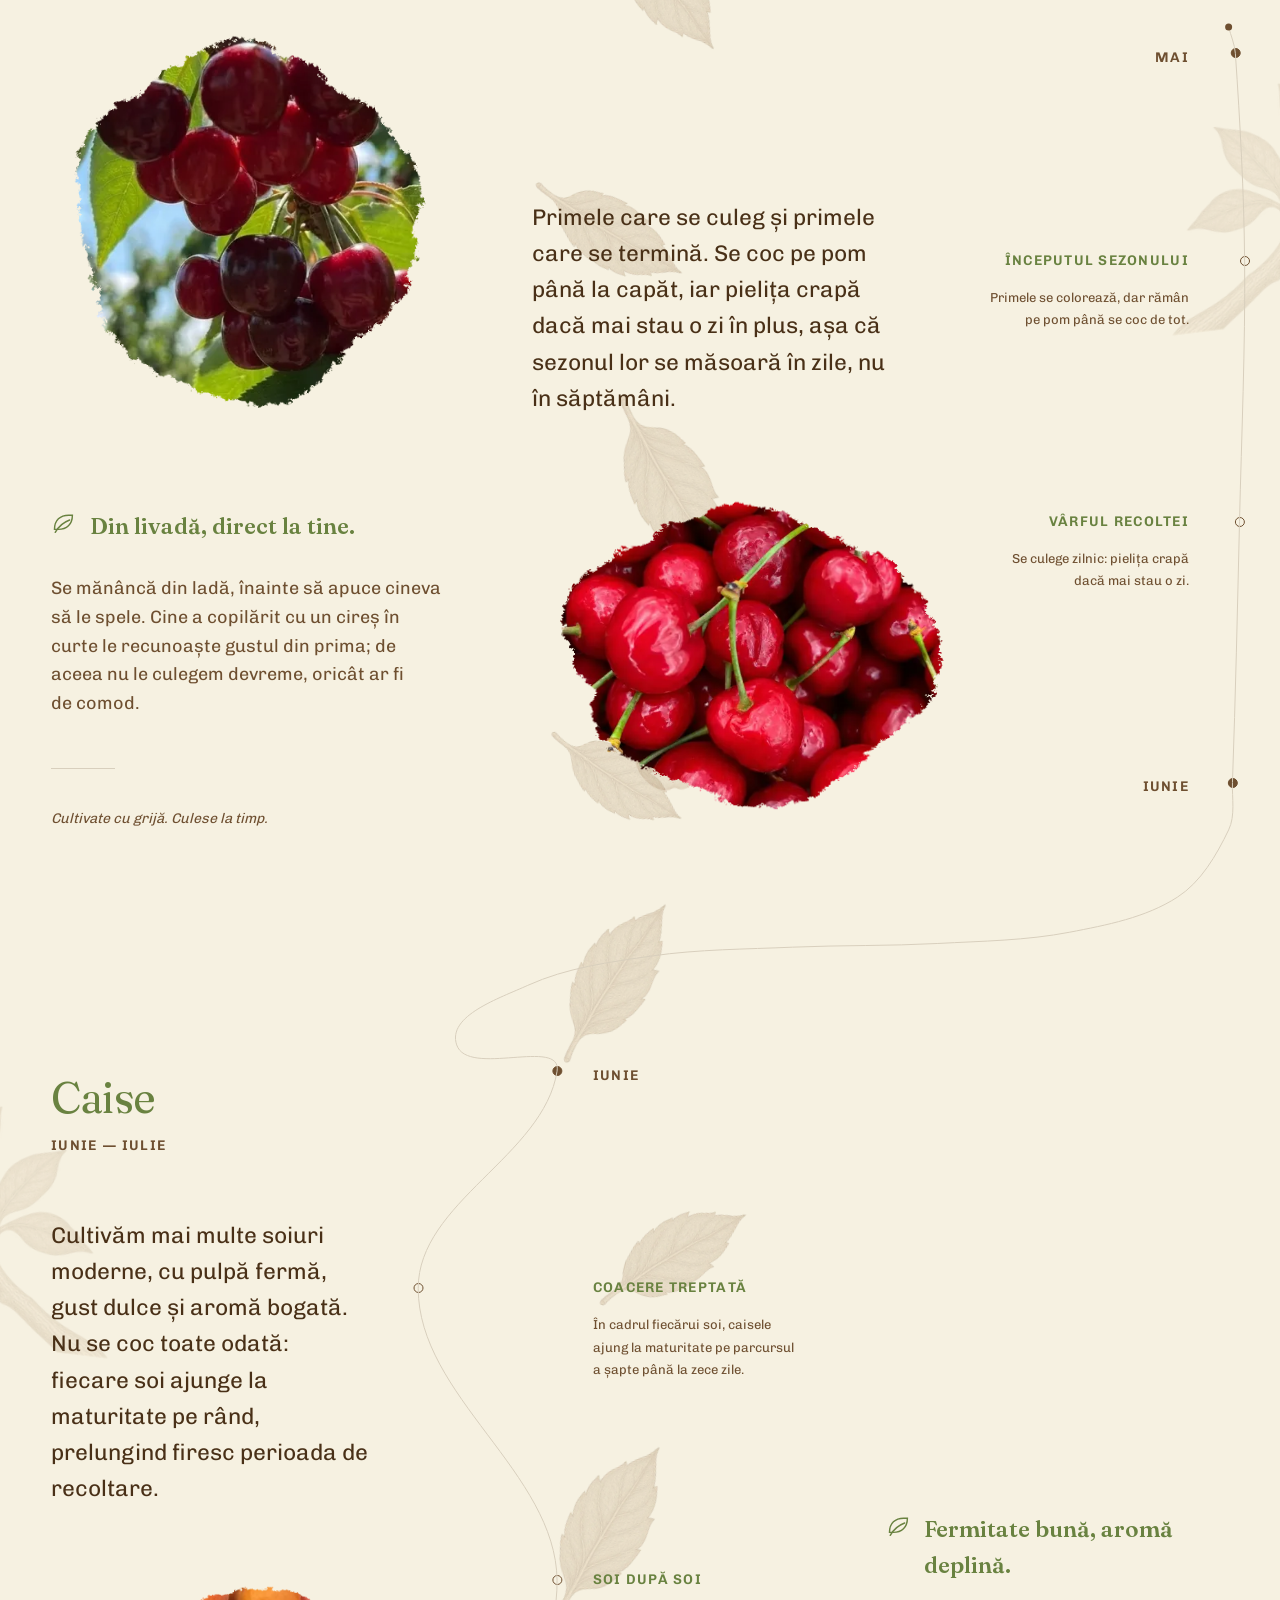
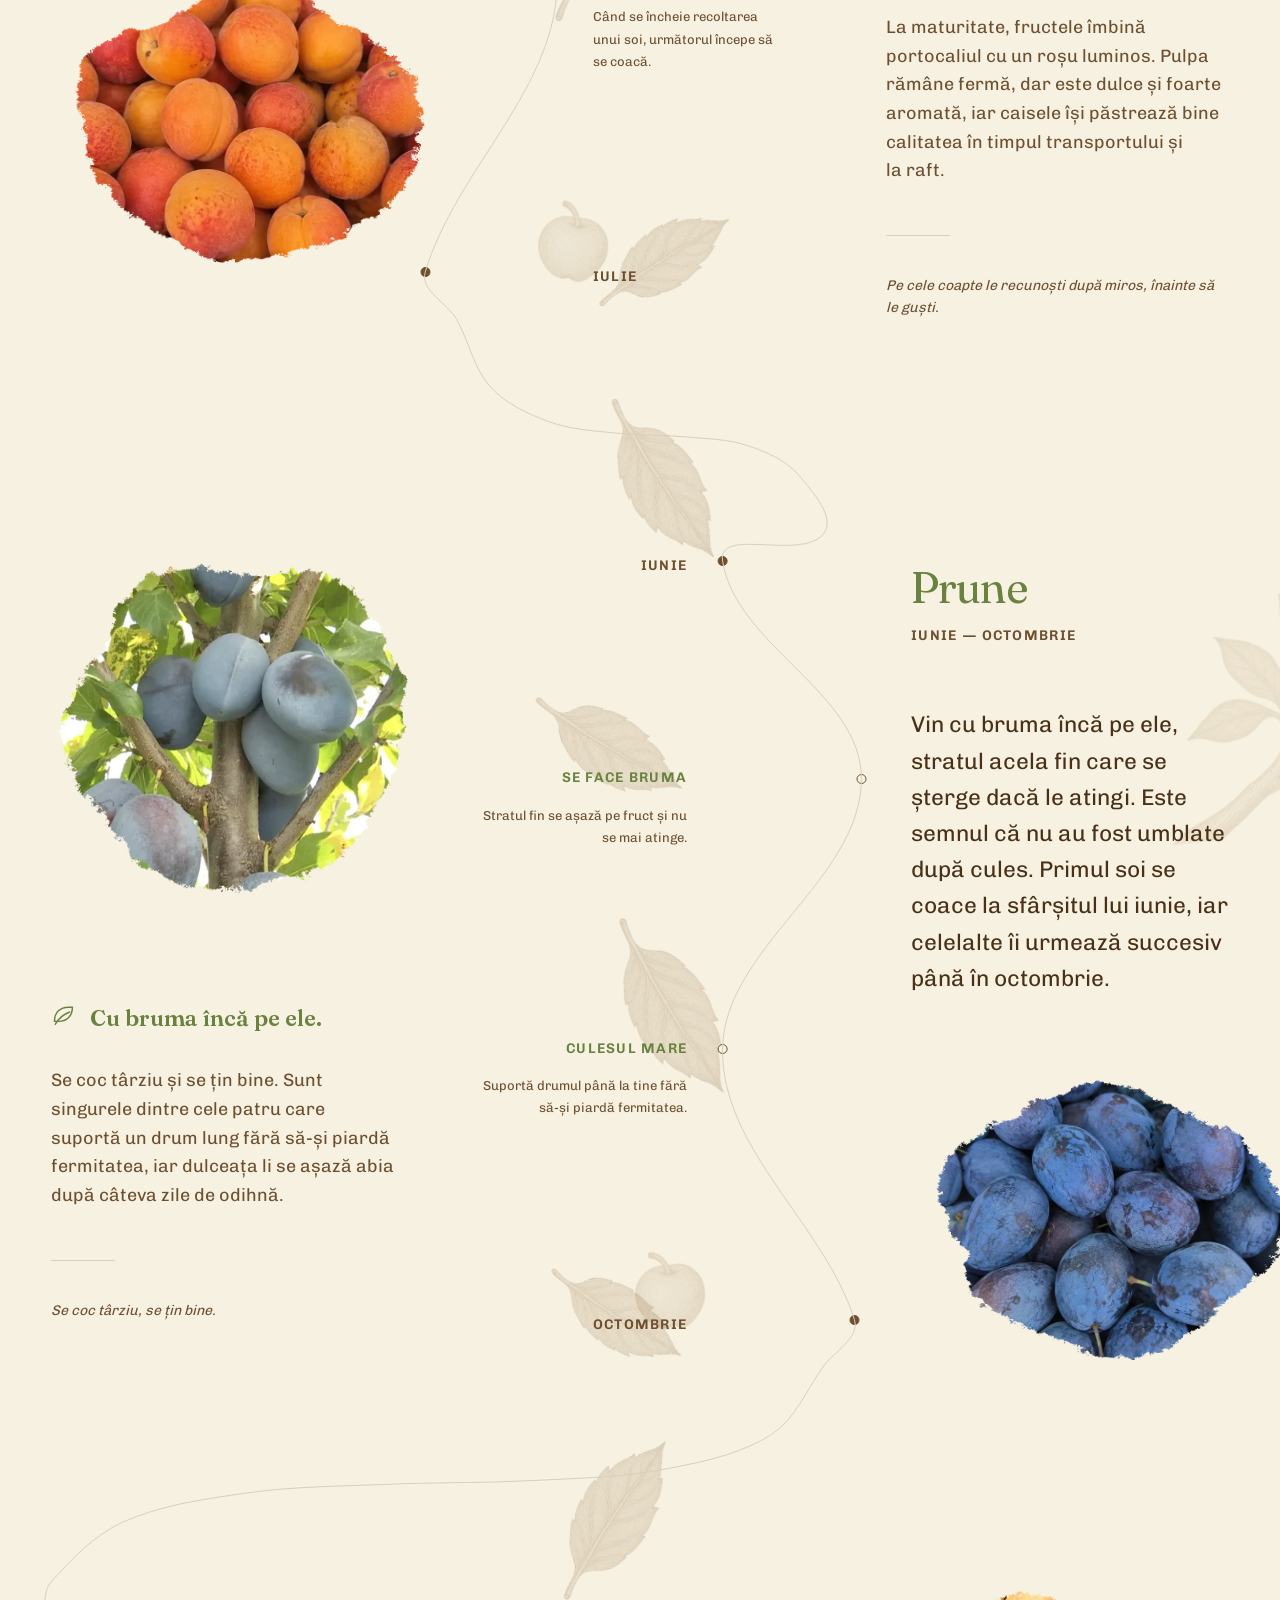
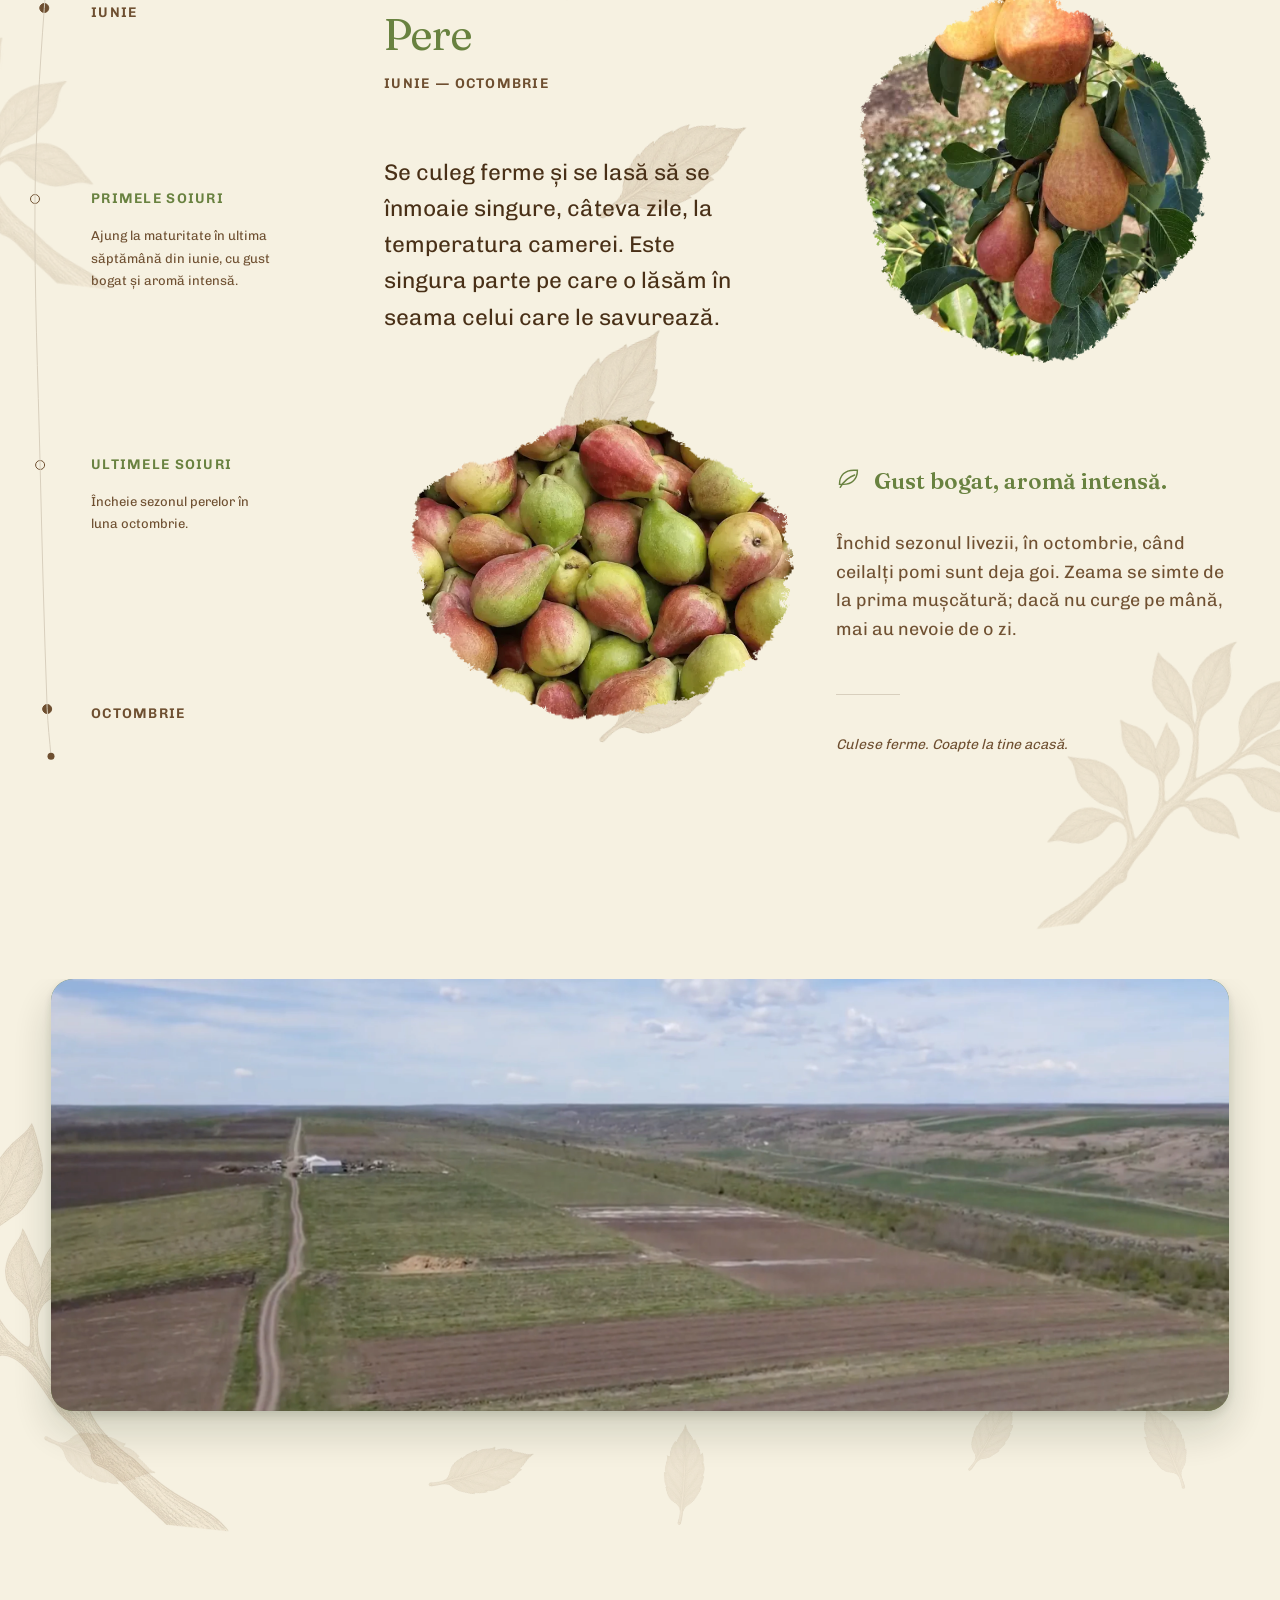
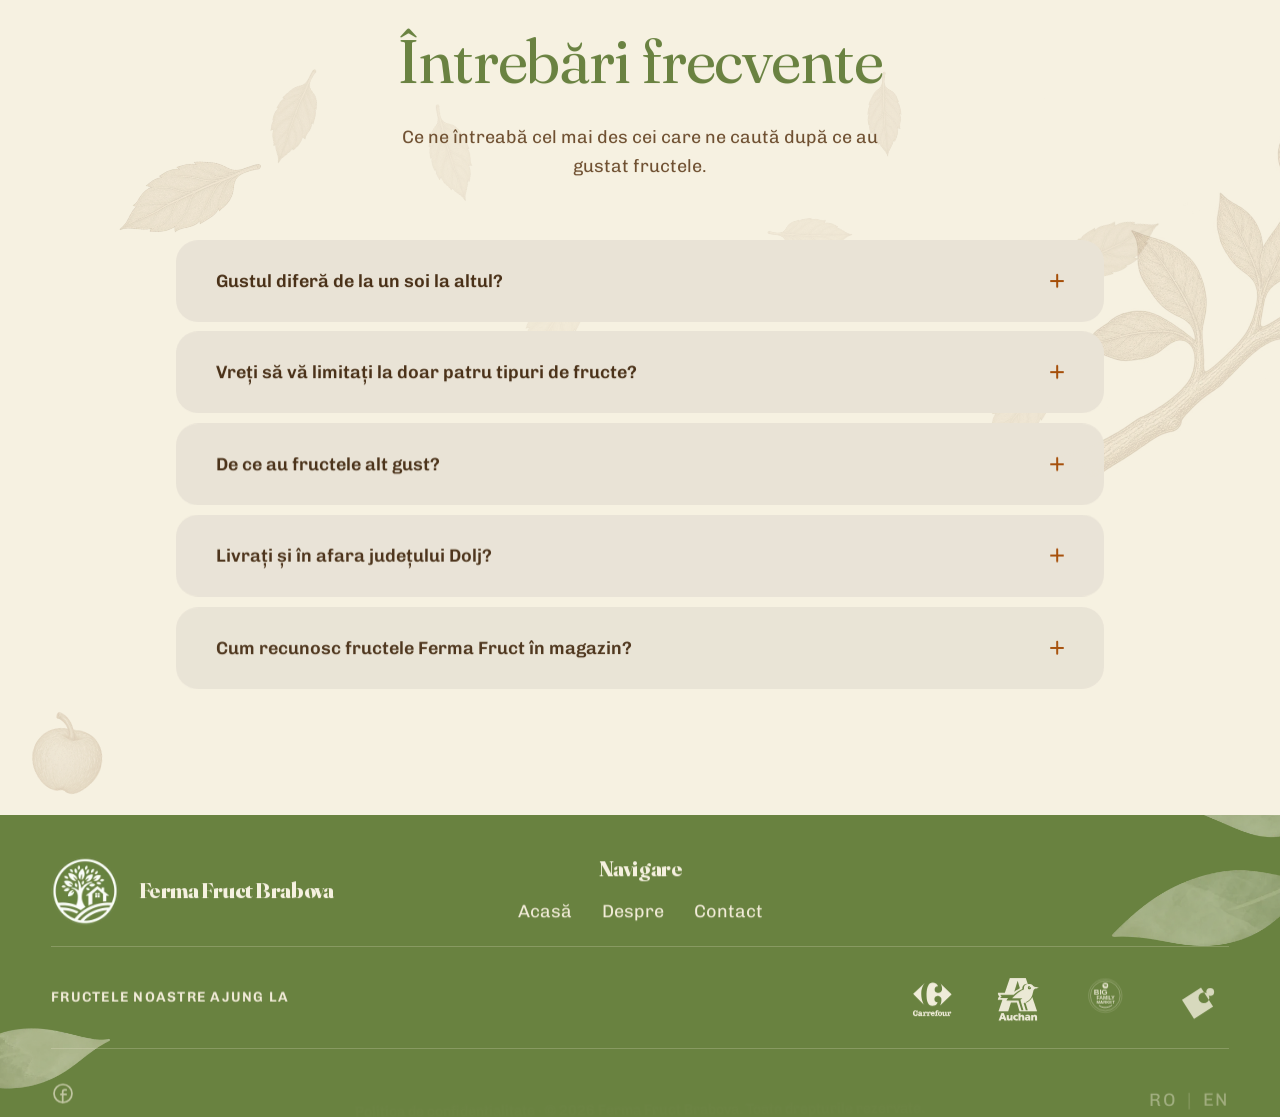
==== commit c04e563f: "livada: text nou sub declarație, în ambele limbi Nota spunea că se plantează aceleași patru fructe î" ====
--- a/index.html
+++ b/index.html
@@ -289,7 +289,7 @@
 
         <div class="orchard__head">
           <p class="orchard__statement">Fructele noastre aduc aminte de gustul copilariei.</p>
-          <p class="orchard__note">Aceleași patru în fiecare an, pe același deal. Nimic altceva nu se plantează aici.</p>
+          <p class="orchard__note">Crescute pe dealul de la Brabova, culese la copt și trimise mai departe cât sunt încă proaspete.</p>
         </div>
 
         <div class="orchard__catalog">
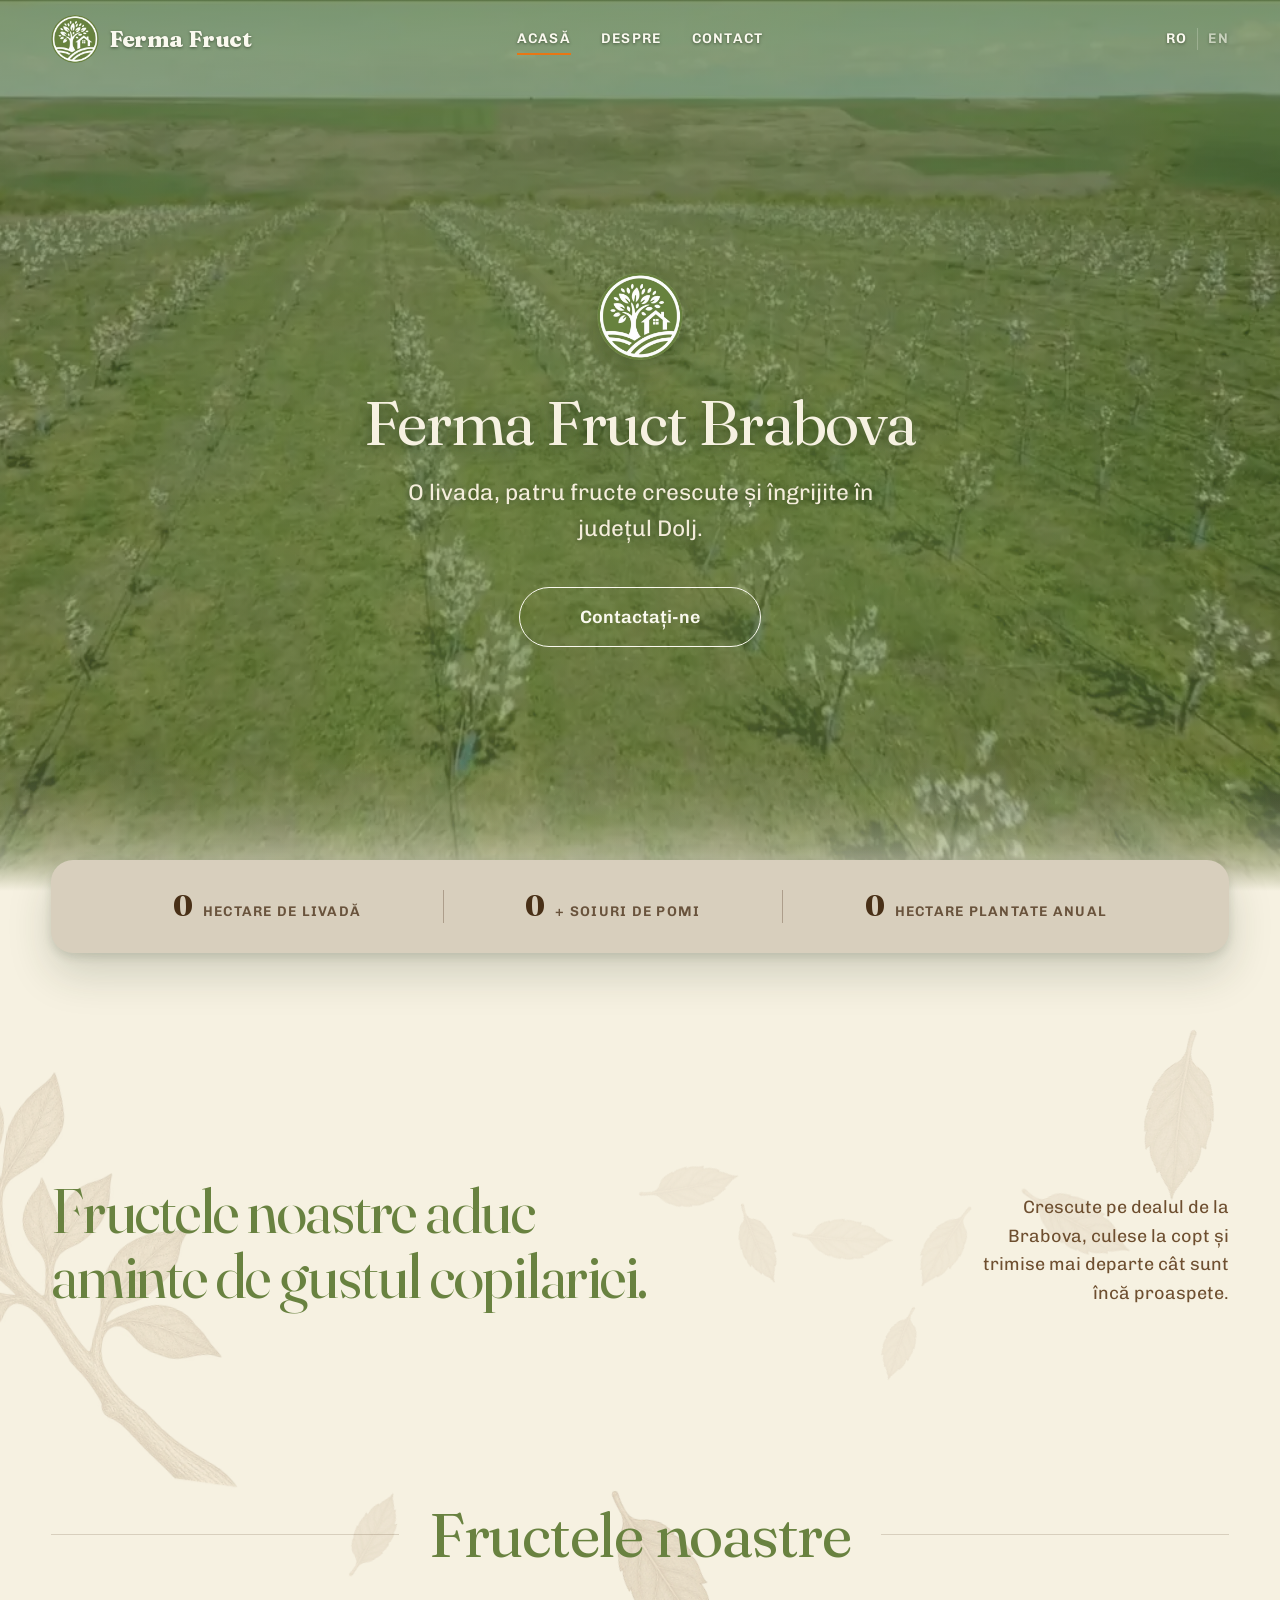
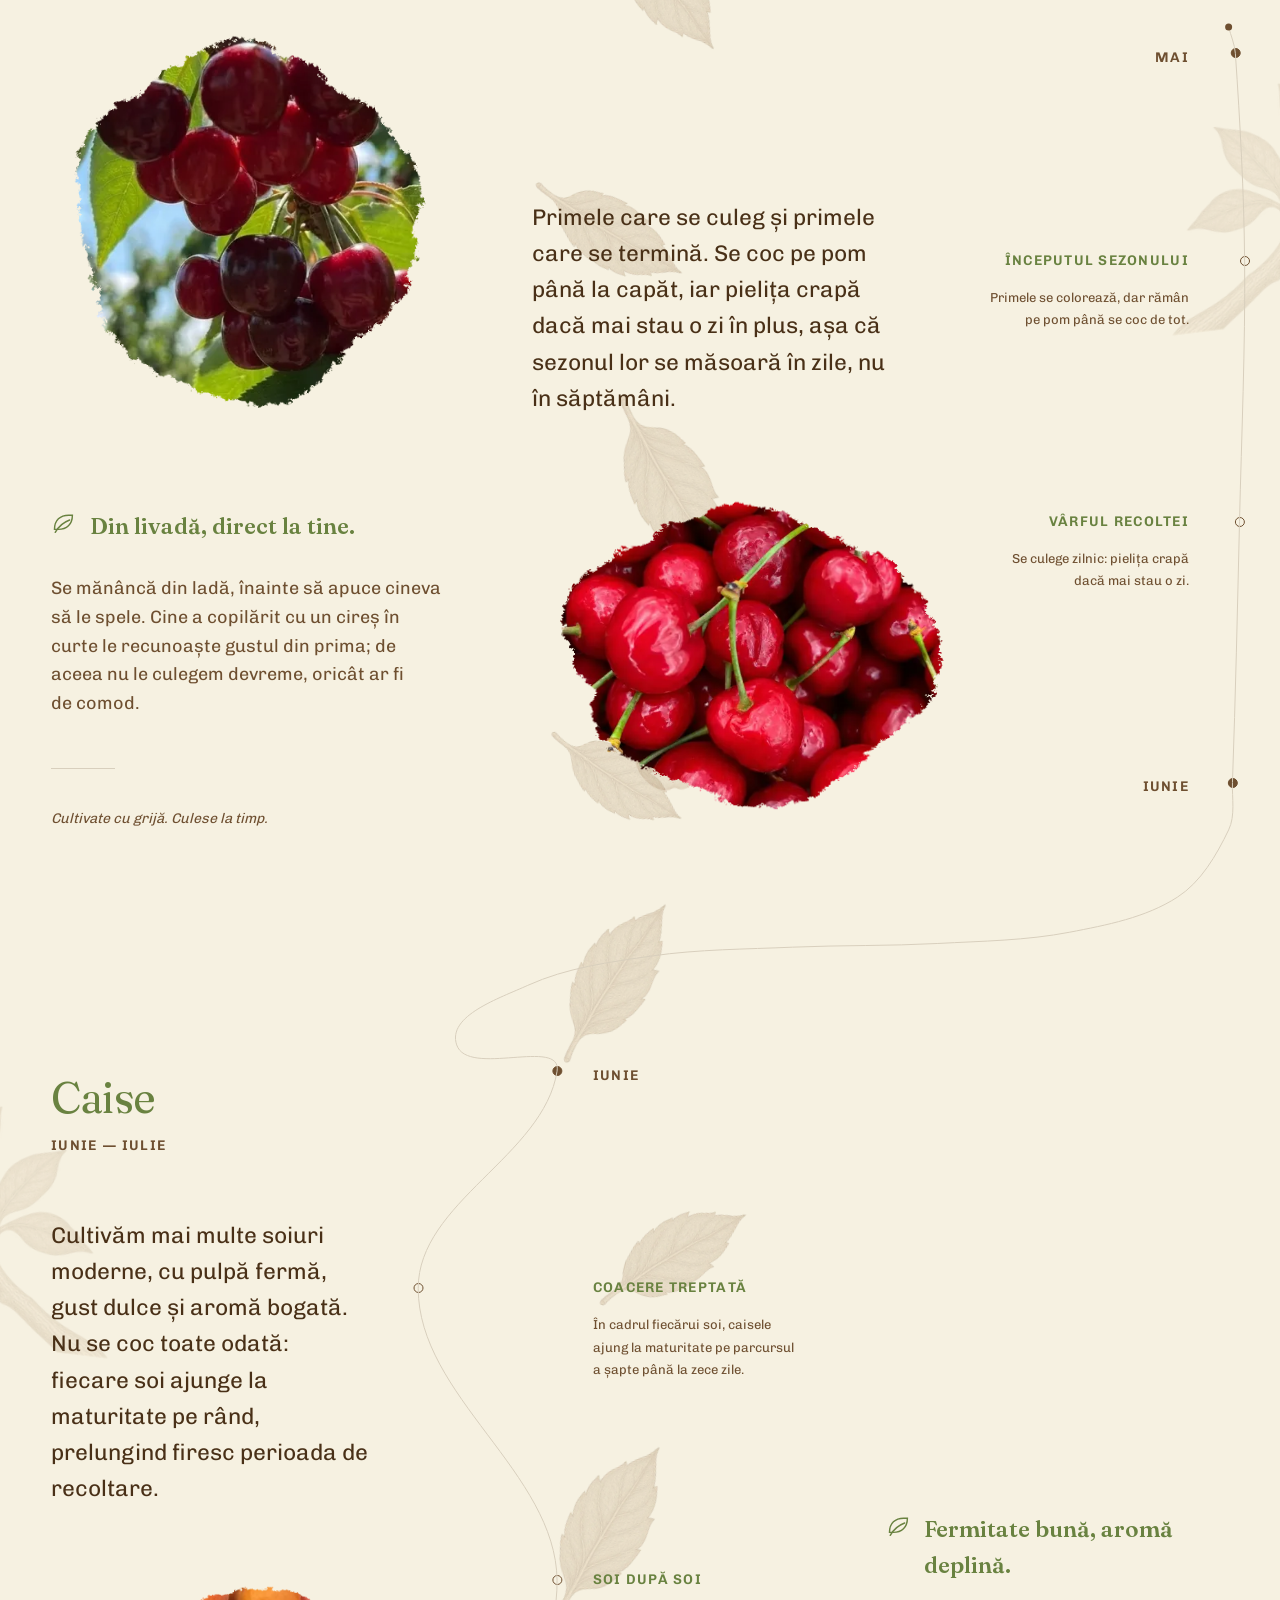
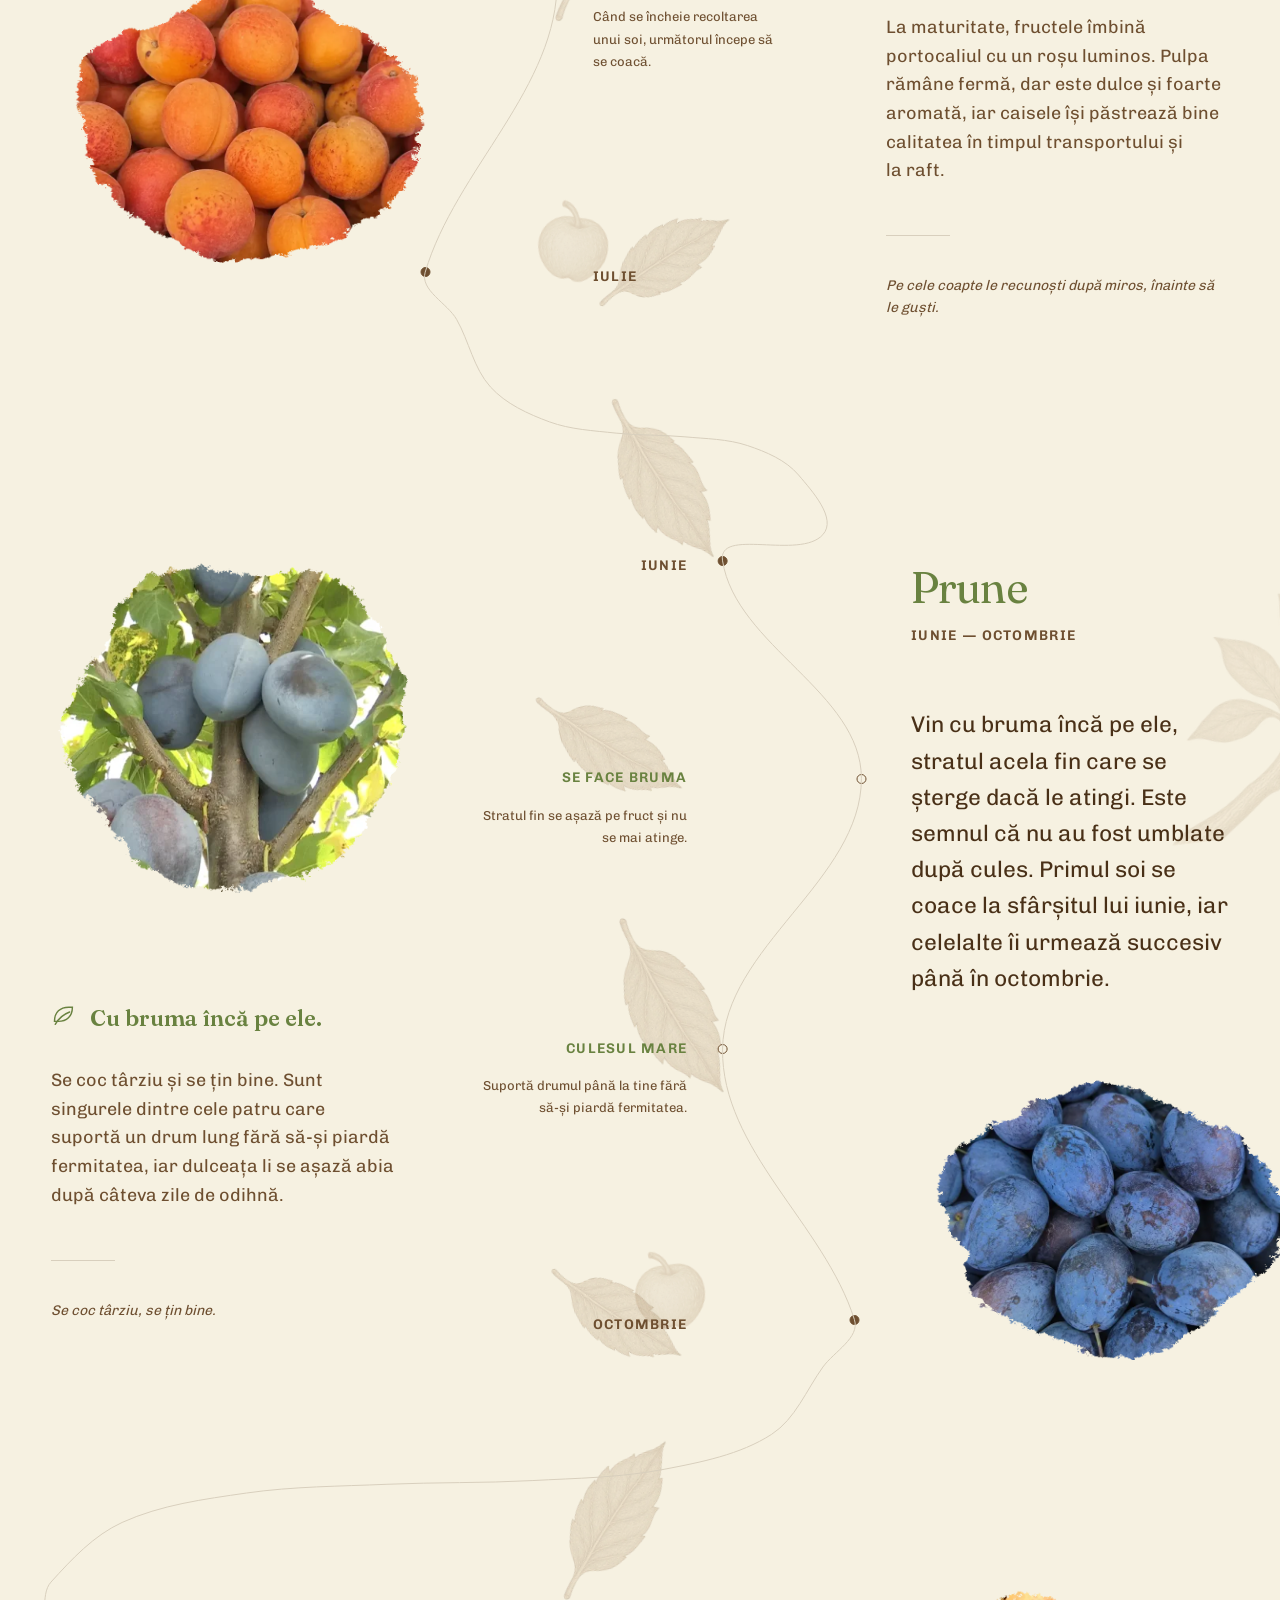
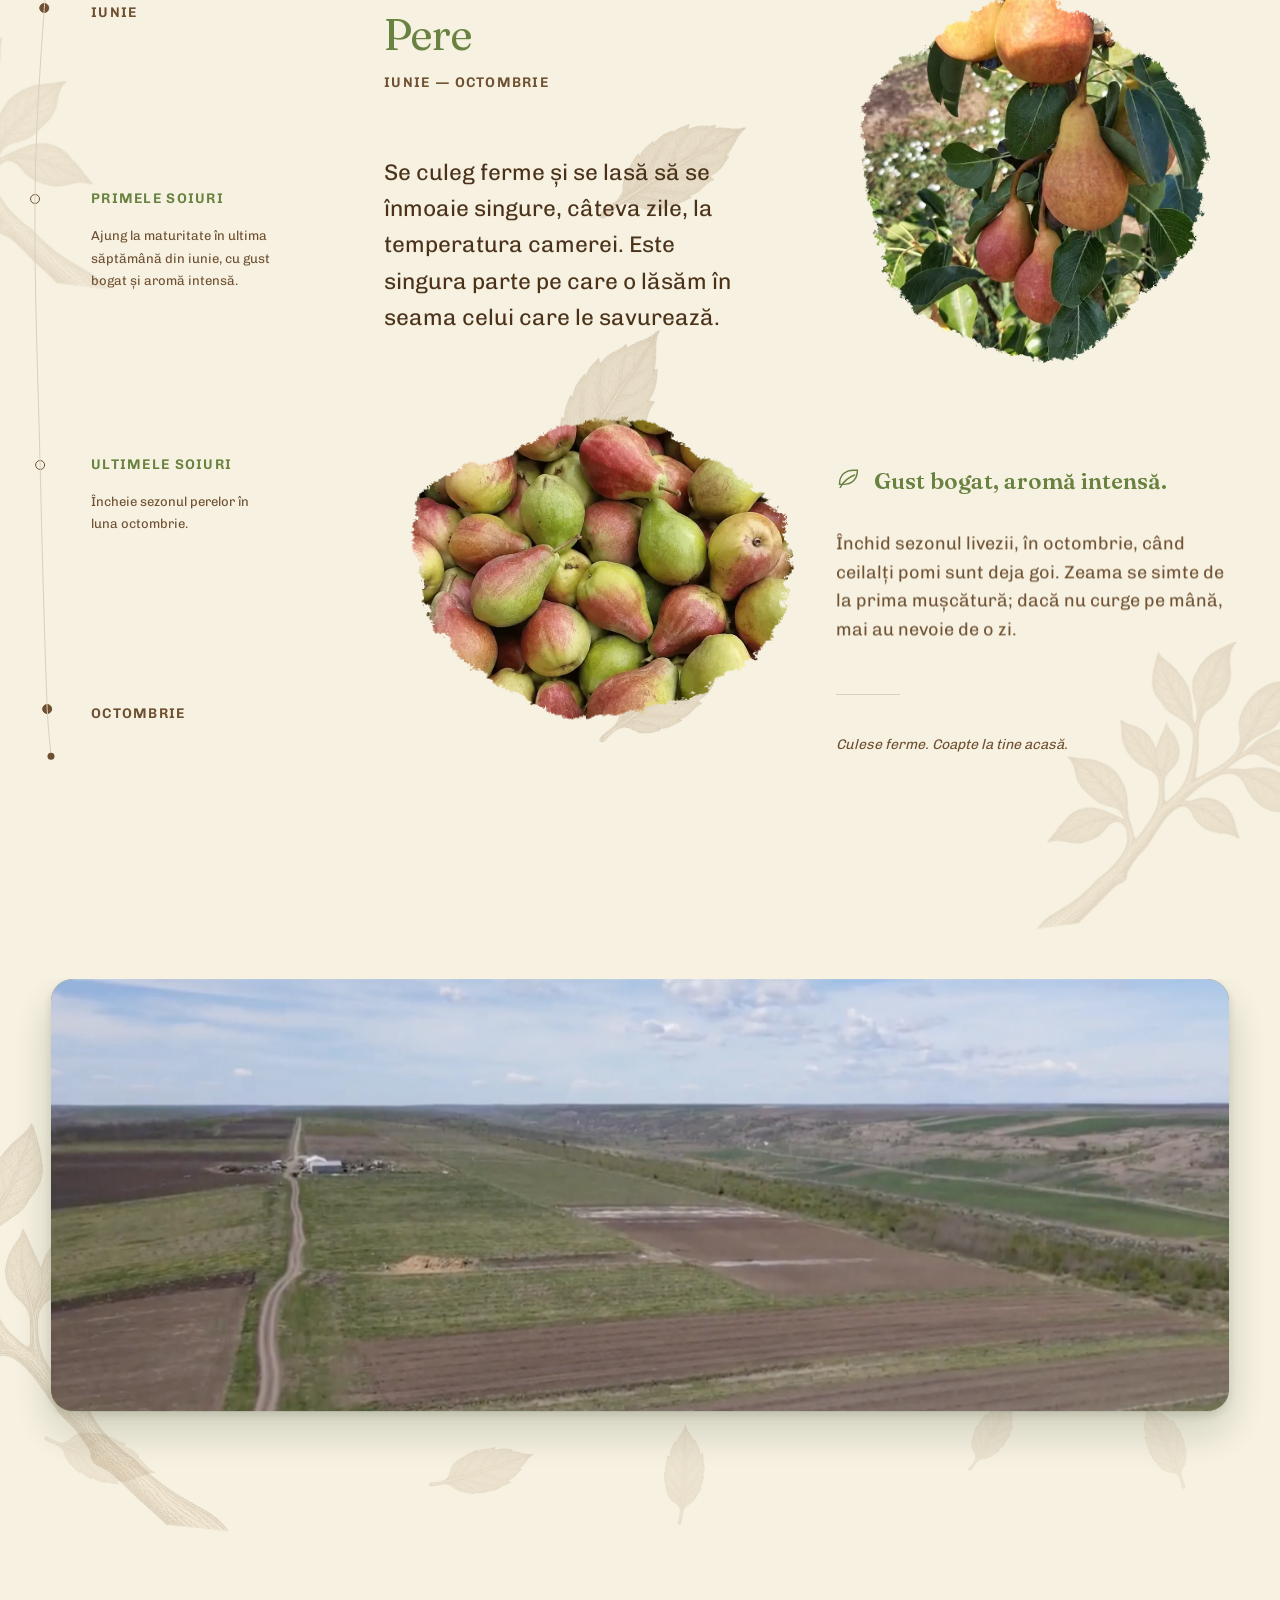
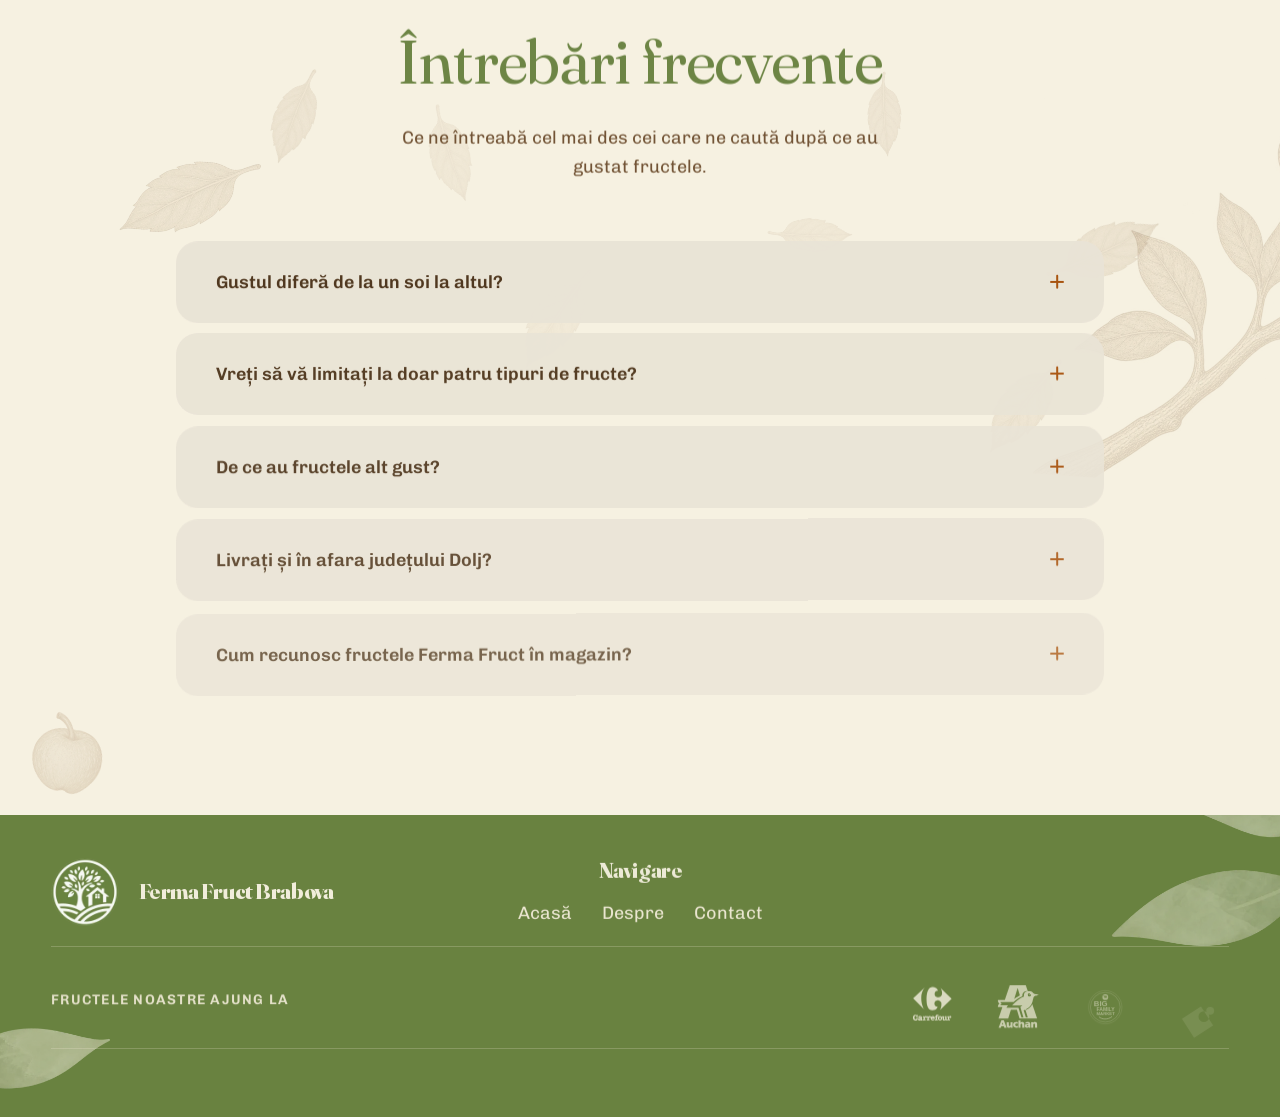
==== commit a3e57ca8: "misc: iconițe, ?v= pe foile de bază, un comentariu vechi normalize.css, tokens.css și base.css se le" ====
--- a/index.html
+++ b/index.html
@@ -15,9 +15,9 @@
   <!-- Canonical: ignoră coada ?fbclid pe care o lipește Facebook la click -->
   <link rel="canonical" href="https://fermafructbrabova.ro/">
 
-  <link rel="stylesheet" href="css/normalize.css">
-  <link rel="stylesheet" href="css/tokens.css">
-  <link rel="stylesheet" href="css/base.css">
+  <link rel="stylesheet" href="css/normalize.css?v=20260825-launch-1">
+  <link rel="stylesheet" href="css/tokens.css?v=20260825-launch-1">
+  <link rel="stylesheet" href="css/base.css?v=20260825-launch-1">
   <link rel="stylesheet" href="css/style.css?v=20260825-en-1">
 
   <!-- Preîncarcă doar fișierul latin; latin-ext (ș, ț) vine mai târziu prin unicode-range. Fără asta, titlul din hero clipește într-un font de rezervă. -->
@@ -45,10 +45,13 @@
 
   <meta name="twitter:card" content="summary_large_image">
 
-  <!-- Iconița din filă. SVG-ul se scalează la orice mărime și poate reacționa la modul întunecat -->
+  <!-- Iconița din filă: 32 pentru filă, 512 pentru ecrane dese și pentru
+       scurtături, .ico pentru browsere vechi. apple-touch-icon are fundal
+       plin, fiindcă iOS pune negru în spatele transparenței. -->
+  <link rel="icon" type="image/png" sizes="32x32" href="favicon-32.png">
   <link rel="icon" type="image/png" sizes="512x512" href="favicon.png">
   <link rel="shortcut icon" href="favicon.ico">
-  <!-- Varianta .ico nu e legată: fișierul nu există încă. Se adaugă odată cu el. -->
+  <link rel="apple-touch-icon" href="apple-touch-icon.png">
   <meta name="theme-color" content="#3E6027">
 
   <!-- Datele fermei. Strada lipsește din tot fișierul fiindcă ferma nu a dat-o
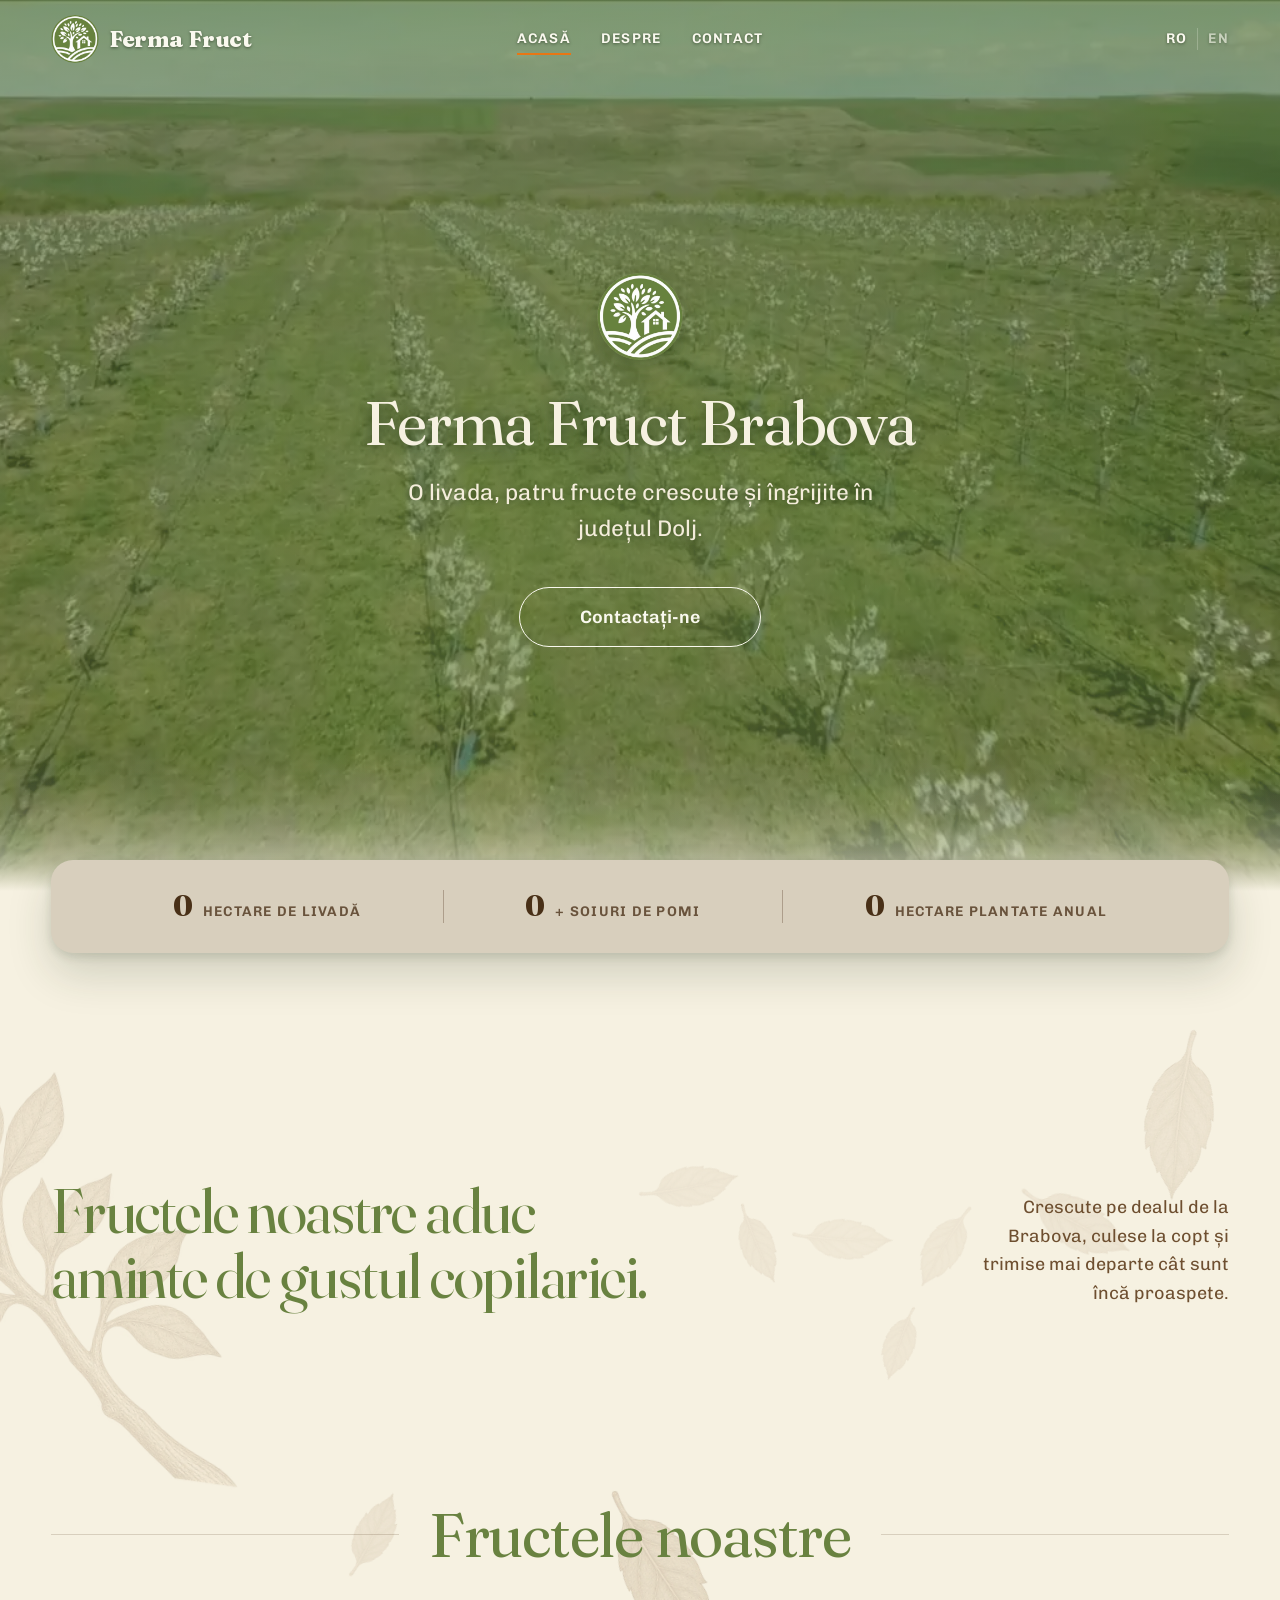
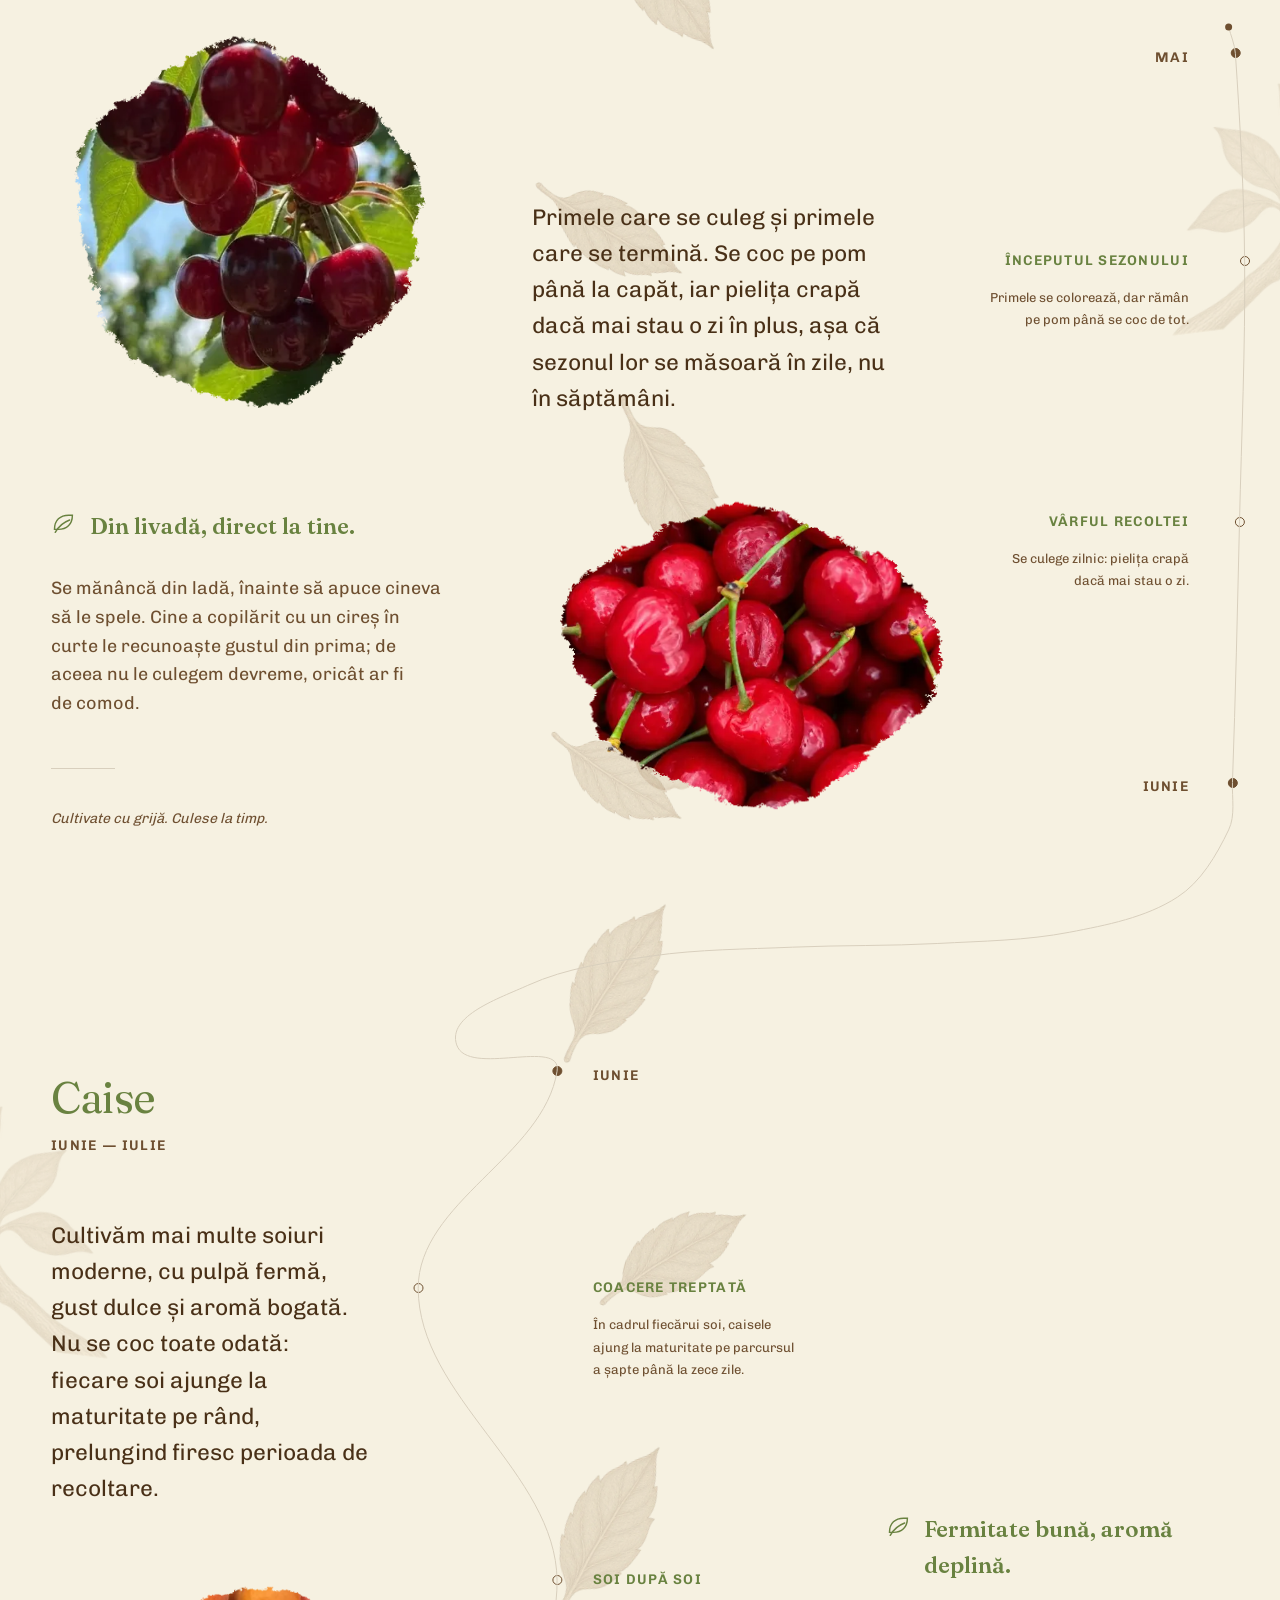
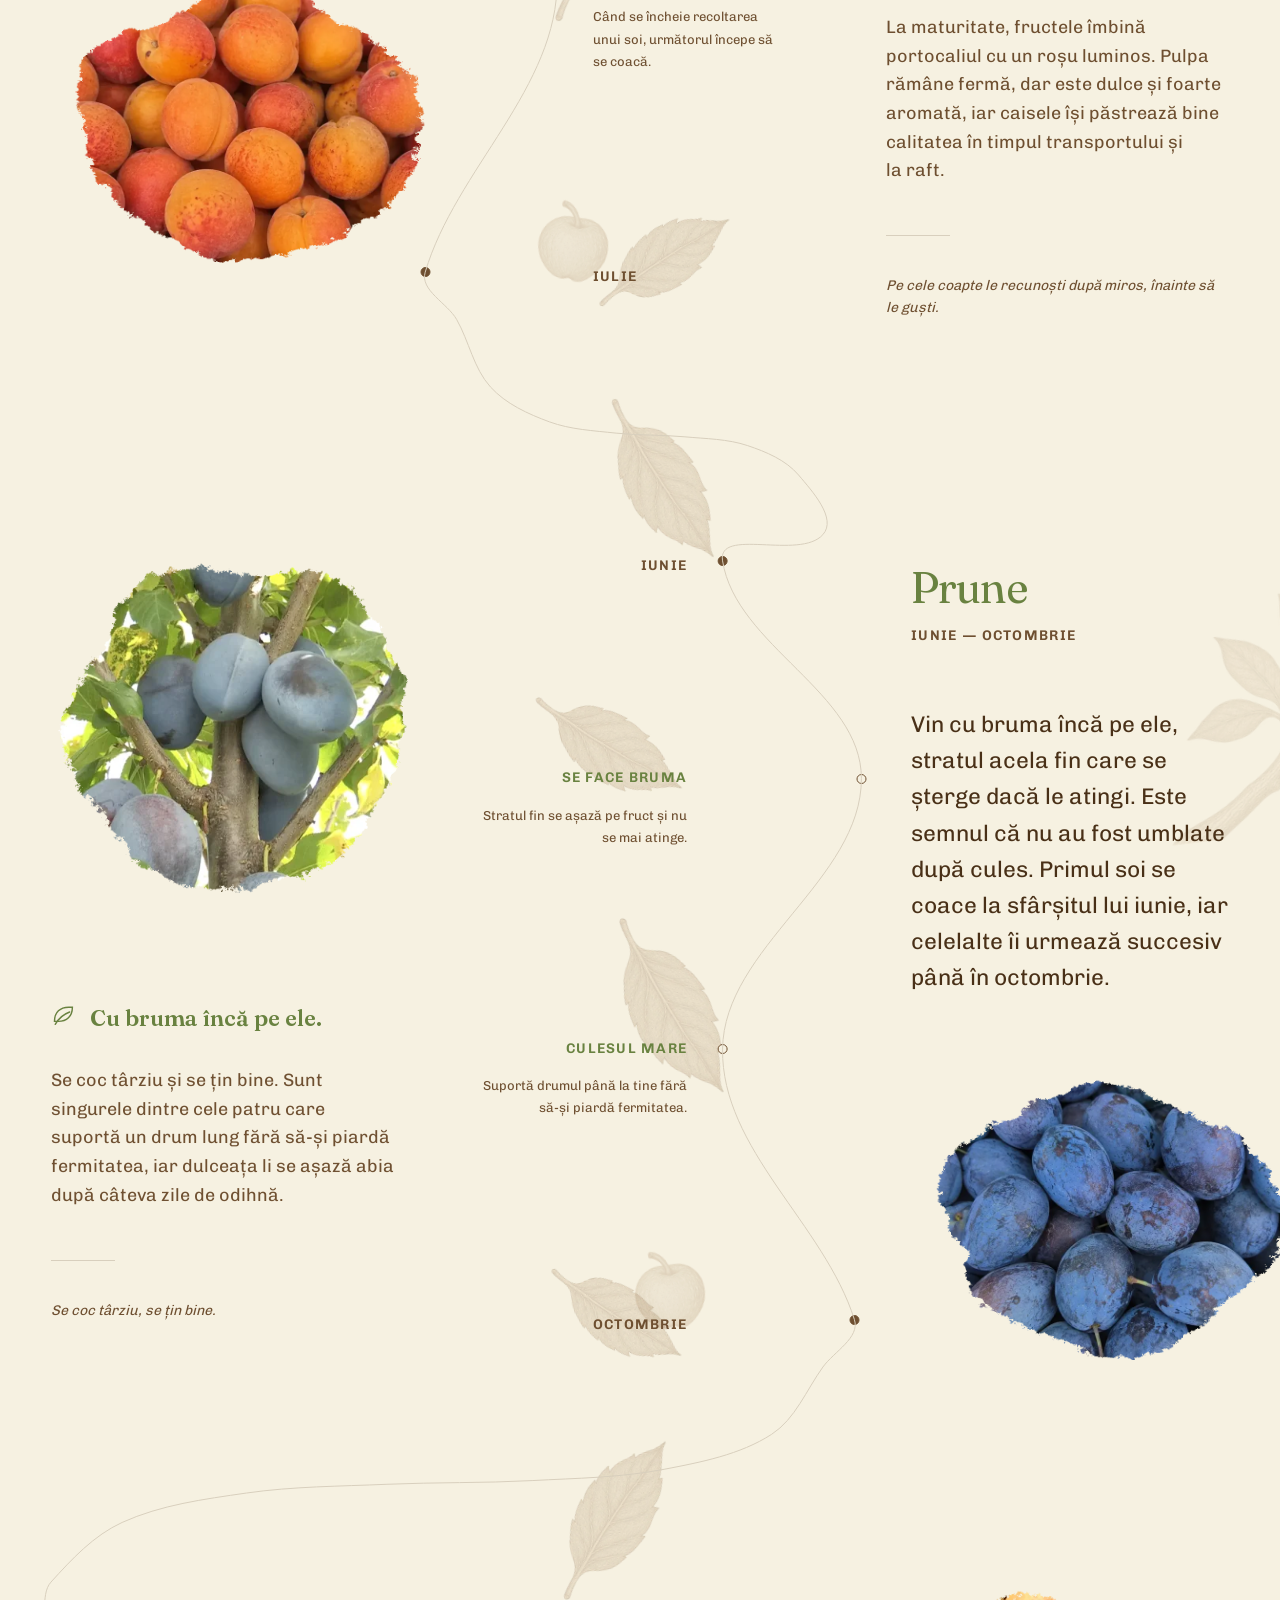
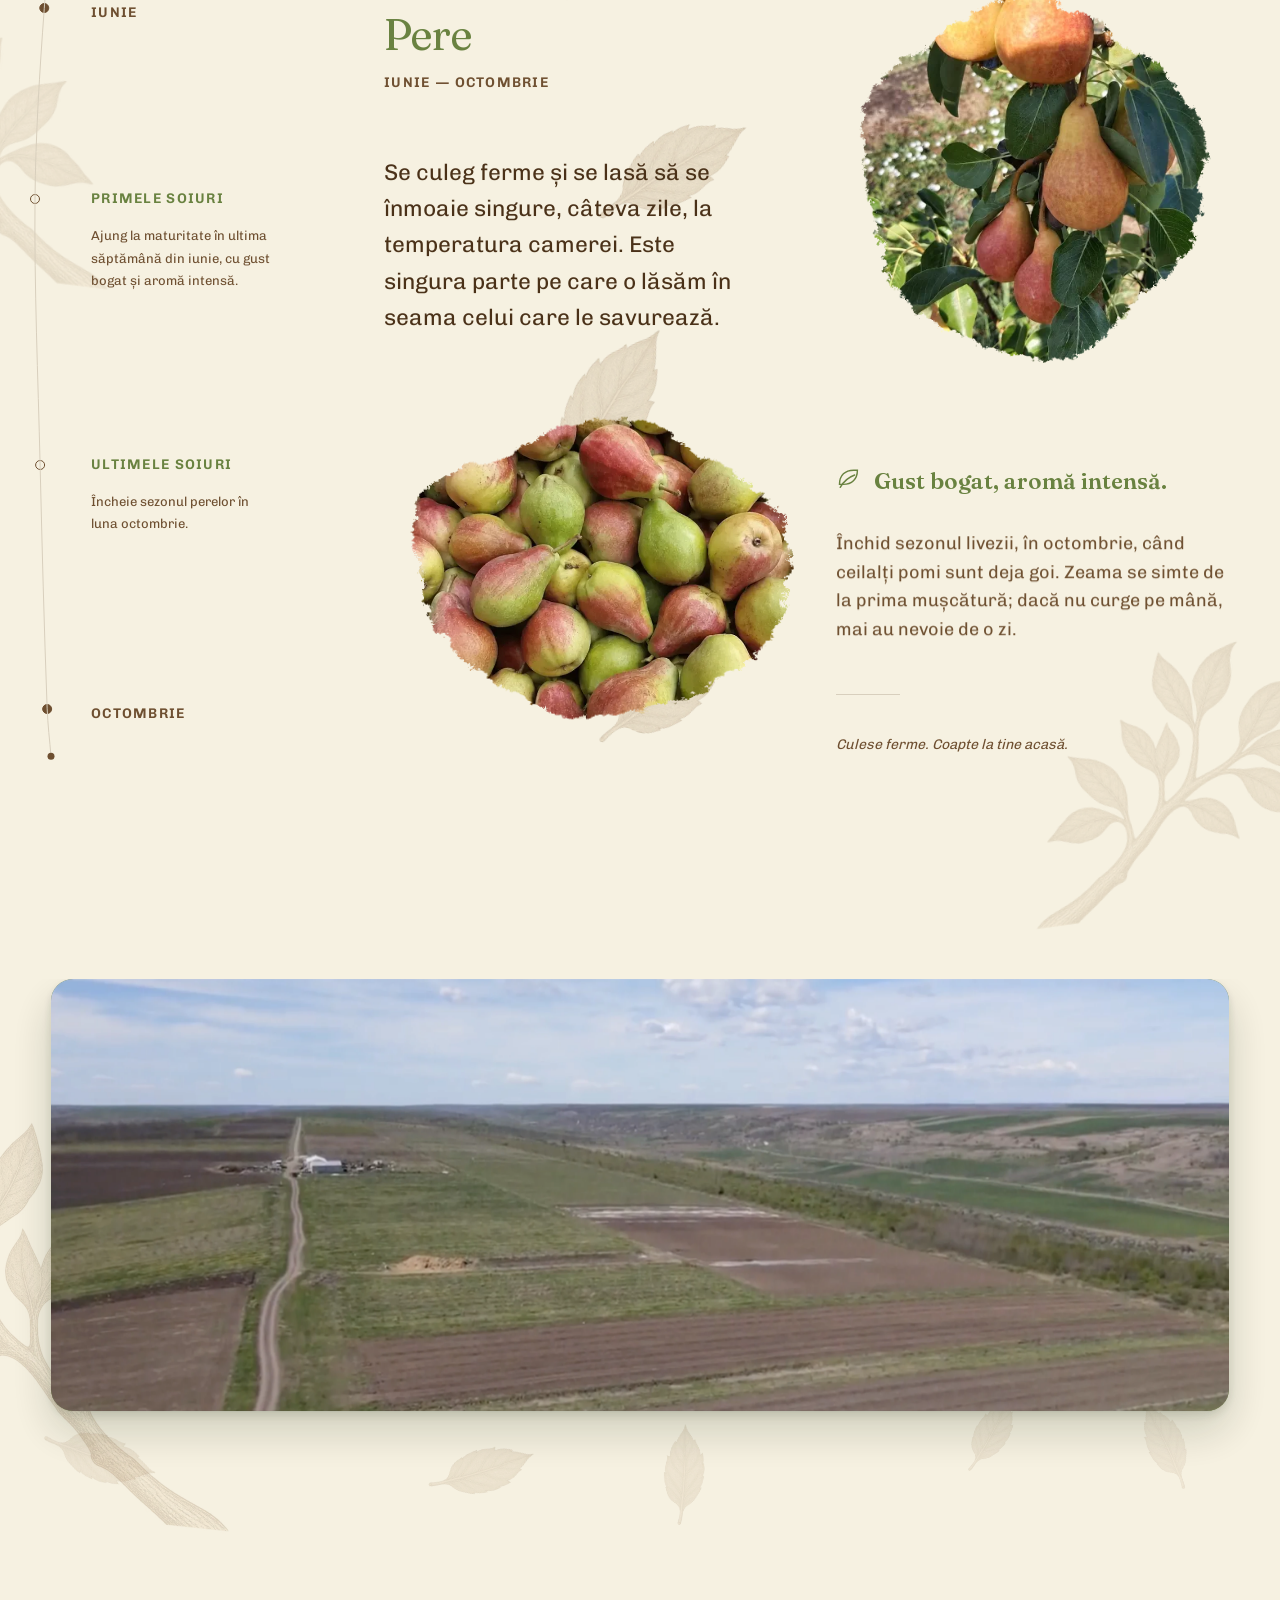
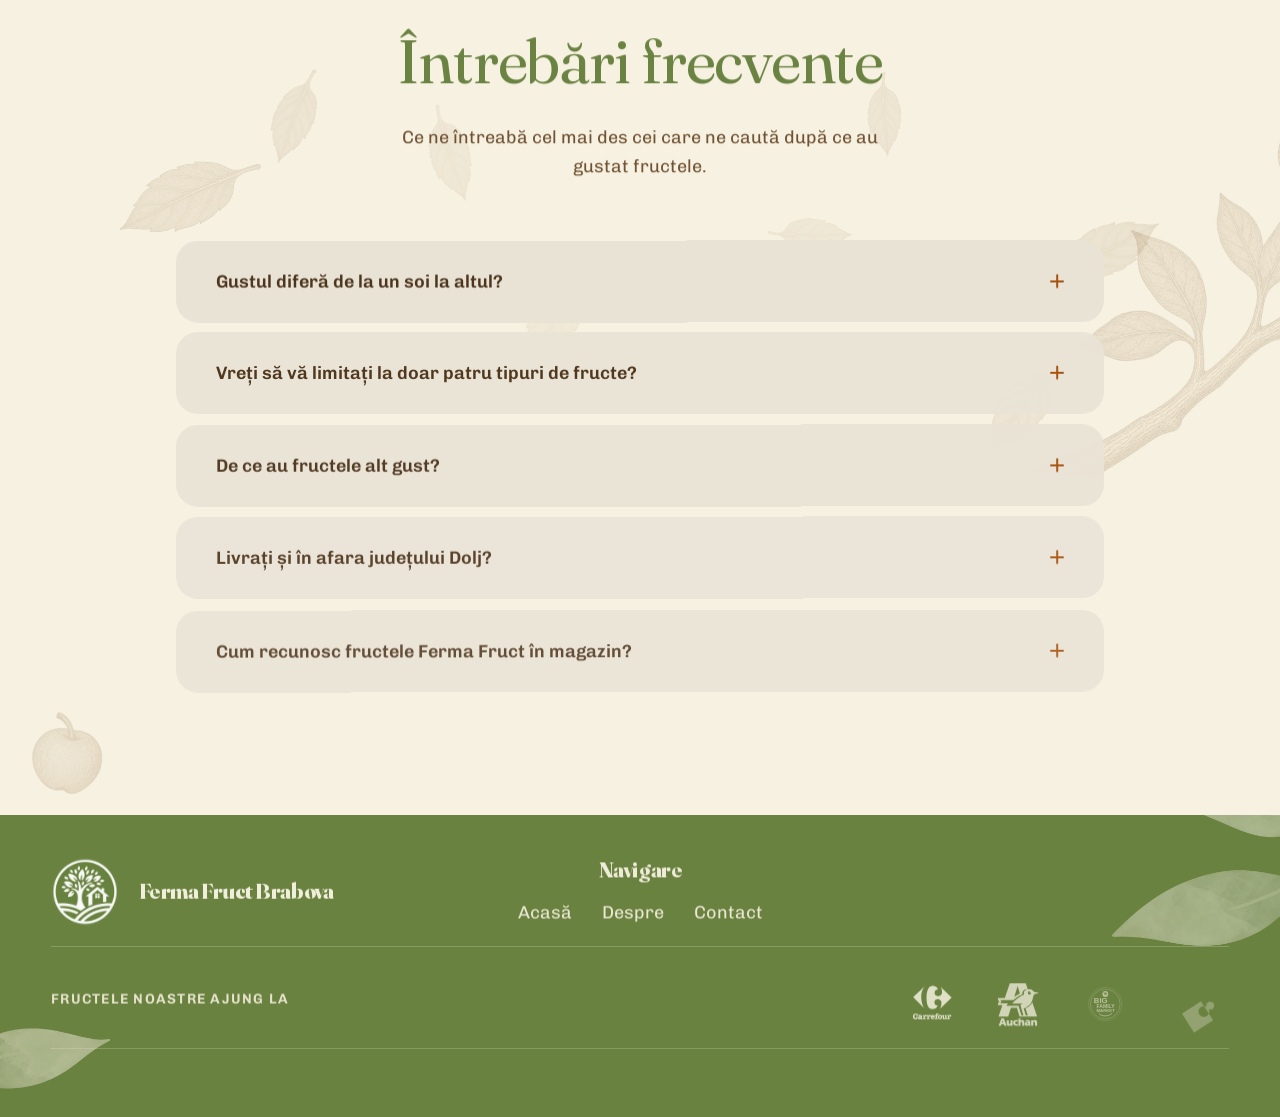
==== commit 0febee73: "film: padding sus pe ecrane mari, ca ramura să nu mai fie retezată Ramura .motif--film creștea cu --" ====
--- a/index.html
+++ b/index.html
@@ -18,7 +18,7 @@
   <link rel="stylesheet" href="css/normalize.css?v=20260825-launch-1">
   <link rel="stylesheet" href="css/tokens.css?v=20260825-launch-1">
   <link rel="stylesheet" href="css/base.css?v=20260825-launch-1">
-  <link rel="stylesheet" href="css/style.css?v=20260825-en-1">
+  <link rel="stylesheet" href="css/style.css?v=20260826-film-pad-1">
 
   <!-- Preîncarcă doar fișierul latin; latin-ext (ș, ț) vine mai târziu prin unicode-range. Fără asta, titlul din hero clipește într-un font de rezervă. -->
   <link rel="preload" href="fonts/fraunces-var-latin.woff2" as="font" type="font/woff2" crossorigin>
@@ -869,7 +869,7 @@
 
   <script src="js/gsap.min.js"></script>
   <!-- ?v= crește la fiecare schimbare, ca la style.css, altfel browserul poate servi scriptul vechi cu CSS-ul nou. -->
-  <script src="js/main.js?v=20260825-en-1"></script>
+  <script src="js/main.js?v=20260826-film-pad-1"></script>
 
 <!-- impeccable-live-start -->
 <!-- impeccable-live-end -->
--- a/css/style.css
+++ b/css/style.css
@@ -254,9 +254,11 @@
     rotate: 8deg;
 }
 
-/* Copil al .orchard, nu al .film (.film n-are padding sus). Se termină la
-   marginea de jos, unde overflow: clip o taie chiar pe muchia ramei video —
-   pare că intră în spatele filmului. */
+/* Copil al .orchard, nu al .film (.film n-are padding sus sub ~1544px). Se
+   termină la marginea de jos, unde overflow: clip o taie chiar pe muchia ramei
+   video — pare că intră în spatele filmului. Peste 85em banda primește padding
+   sus, deci tăietura ajunge deasupra filmului; se vede numai cât desenul are
+   cerneală acolo, iar în dreptul ei branch-1024.webp e aproape gol. */
 .motif--film-branch {
     inset-block-end: 0;
     inset-inline-end: -4rem;
@@ -3267,6 +3269,19 @@
         width: min(clamp(16rem, 28vw, 28rem) + var(--lane), 64rem);
     }
 
+    /* Ramura .motif--film crește cu --lane, banda video nu: peste ~1600px
+       desenul e mai înalt decât secțiunea și overflow: clip îi reteza vârful
+       drept, în hârtia goală din stânga filmului, unde tăietura se vede.
+       Padding-ul de sus ține pasul cu creșterea ramurii: 0.85 e înălțimea
+       cutiei rotite raportată la lățime (rotate: 6deg), 4.875rem e jocul pe
+       care banda îl are deja la prag. Plafon la 14.5rem, unde ramura atinge
+       cele 64rem și nu mai crește. Zero până pe la 1544px, deci trecerea prin
+       85em rămâne continuă. Se recalculează dacă se schimbă --space-section,
+       înălțimea ramei video sau plafonul de 64rem. */
+    .film {
+        padding-block-start: clamp(0px, var(--lane) * 0.85 - 4.875rem, 14.5rem);
+    }
+
     /* FRUNZELE RĂZLEȚE erau așezate în procente din secțiune (cât fereastra);
        la 2560 jumătate cădeau în marginile goale. Recalculate din mijlocul
        paginii: N = 42.5 − 0.85 × procentul vechi. band-leaf-e stă la 50%,
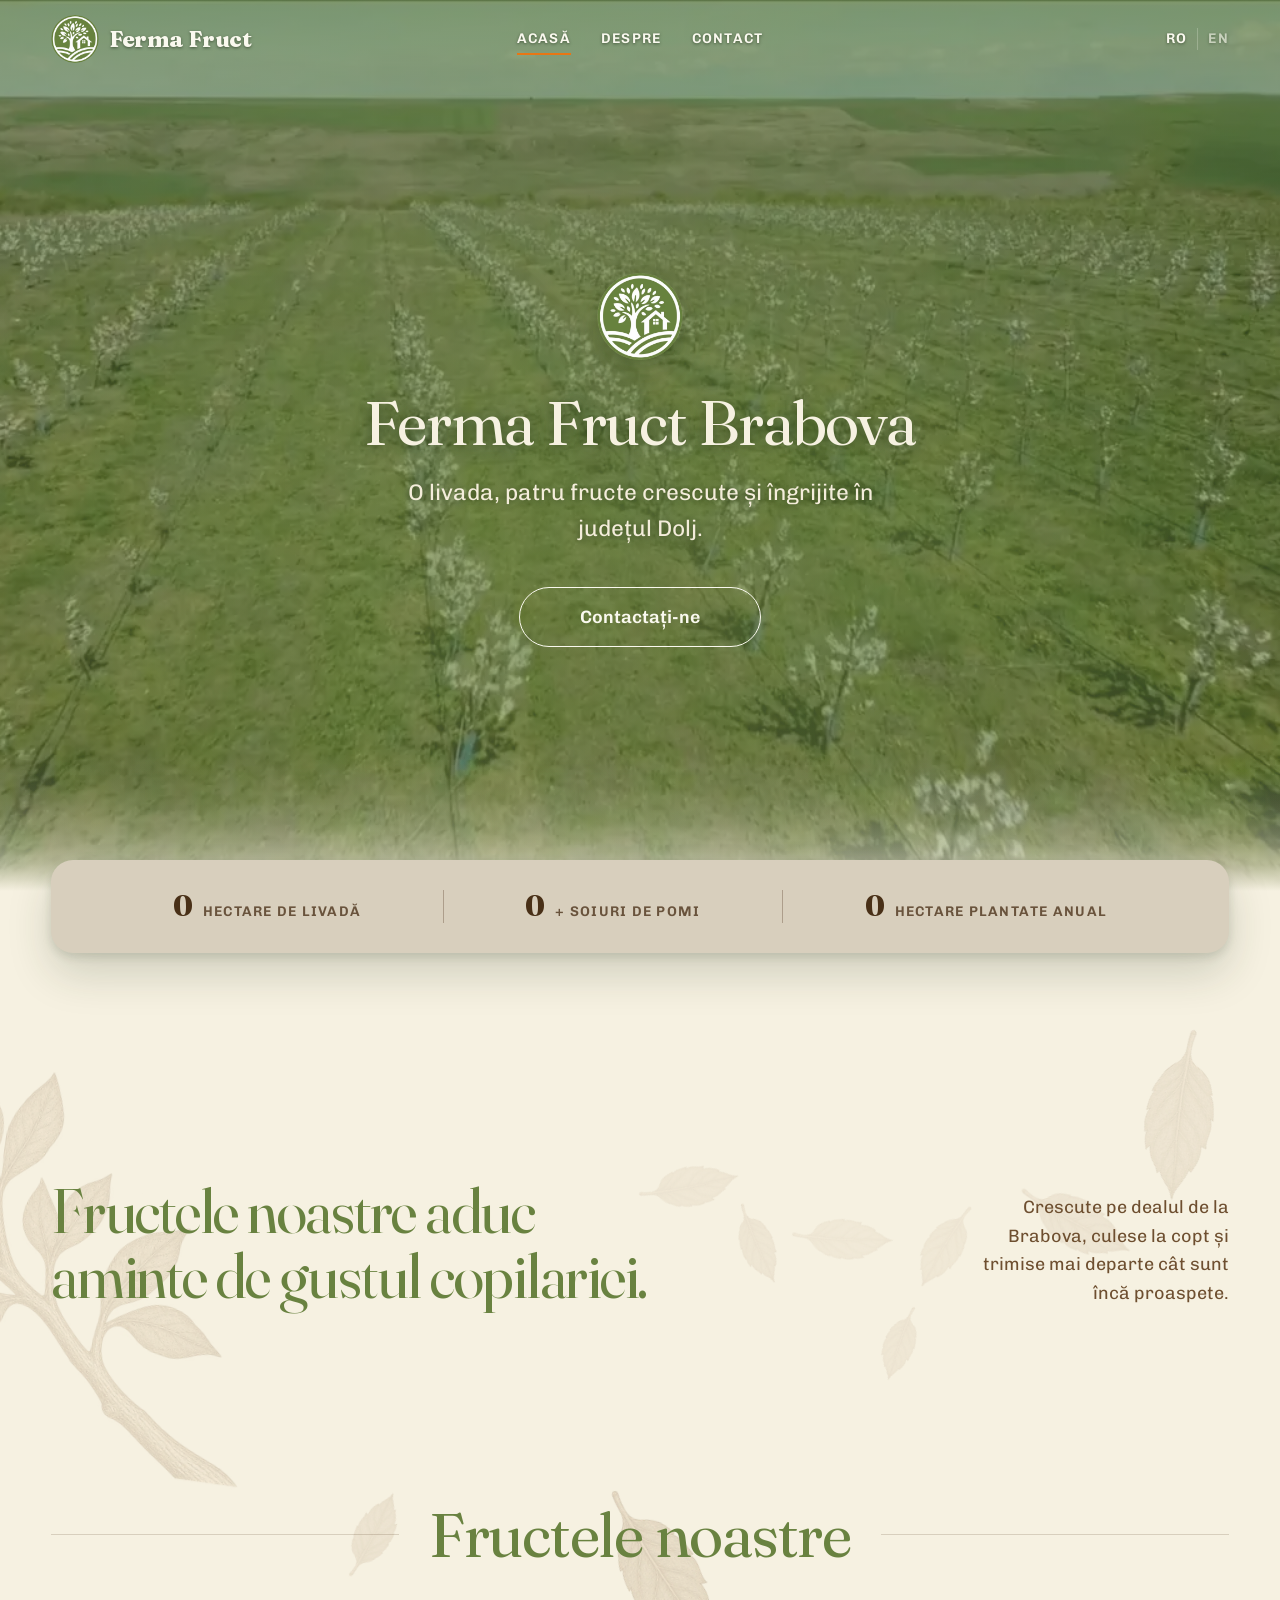
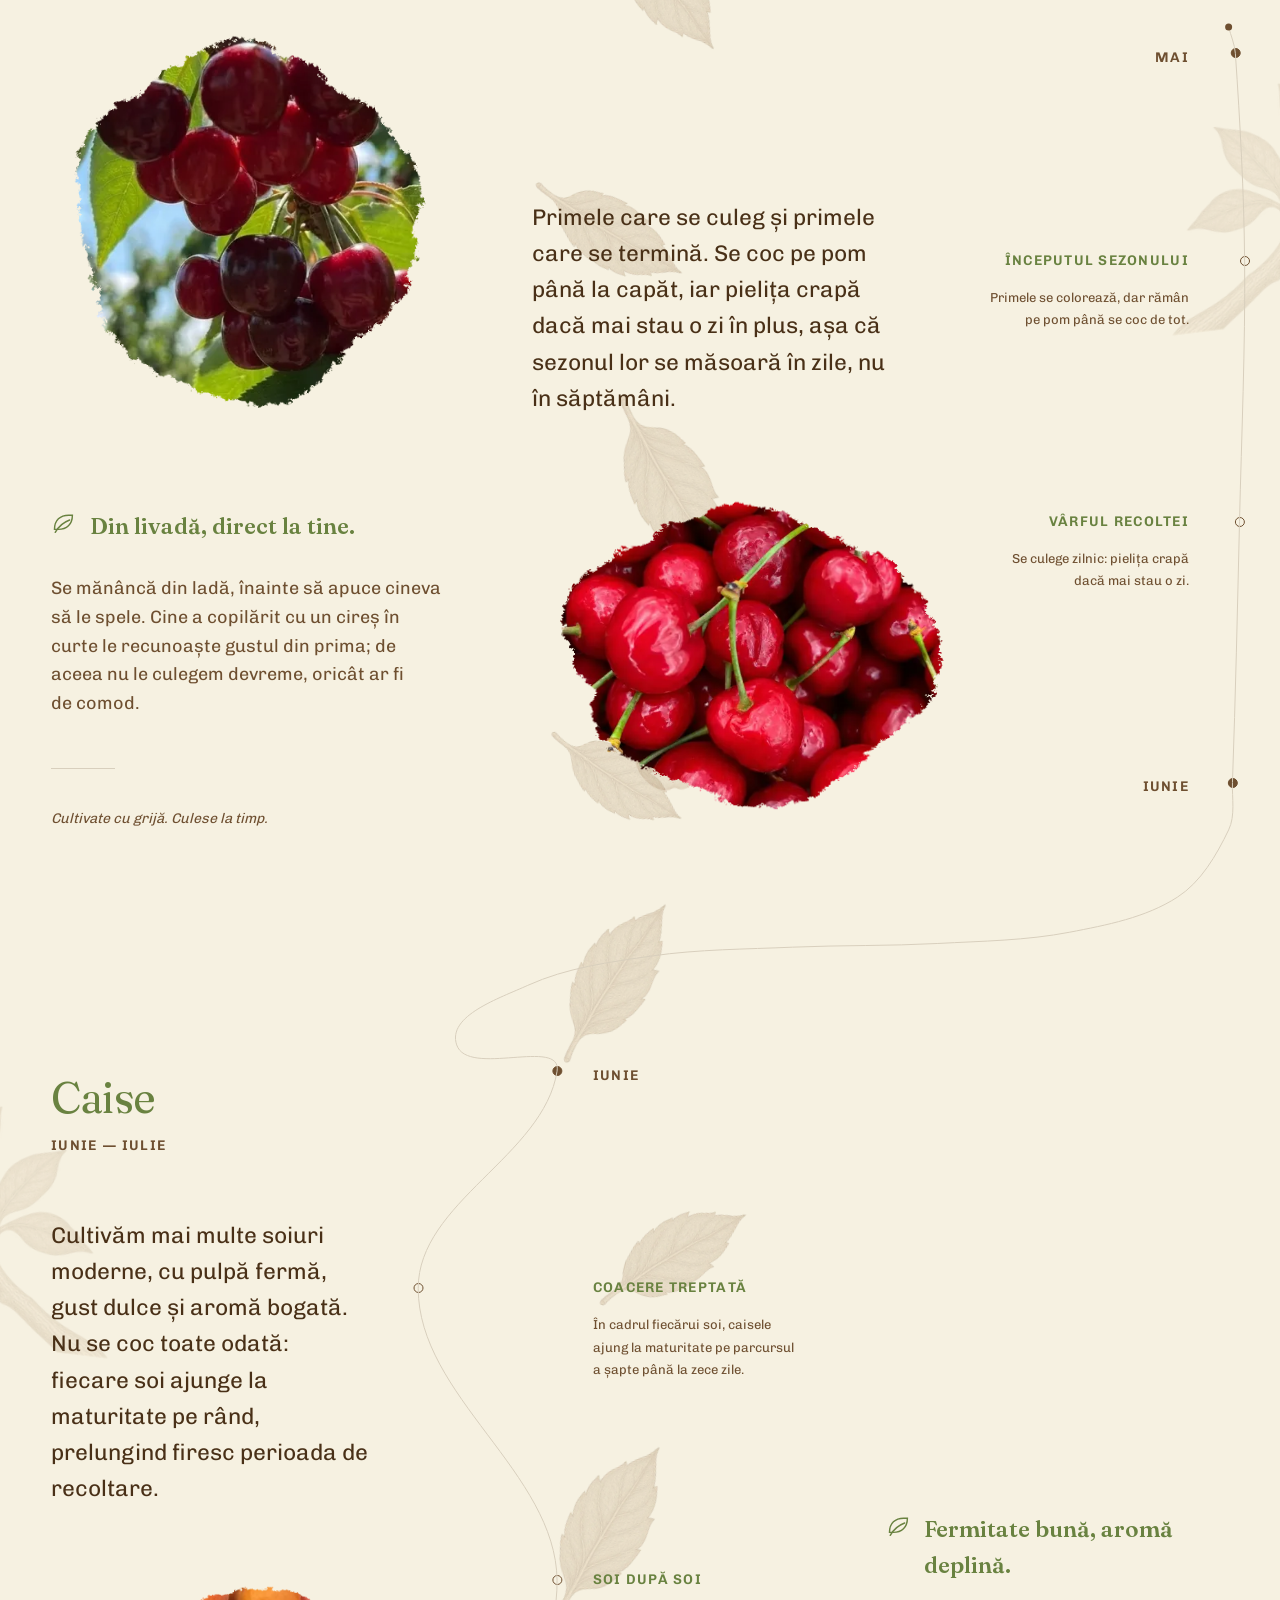
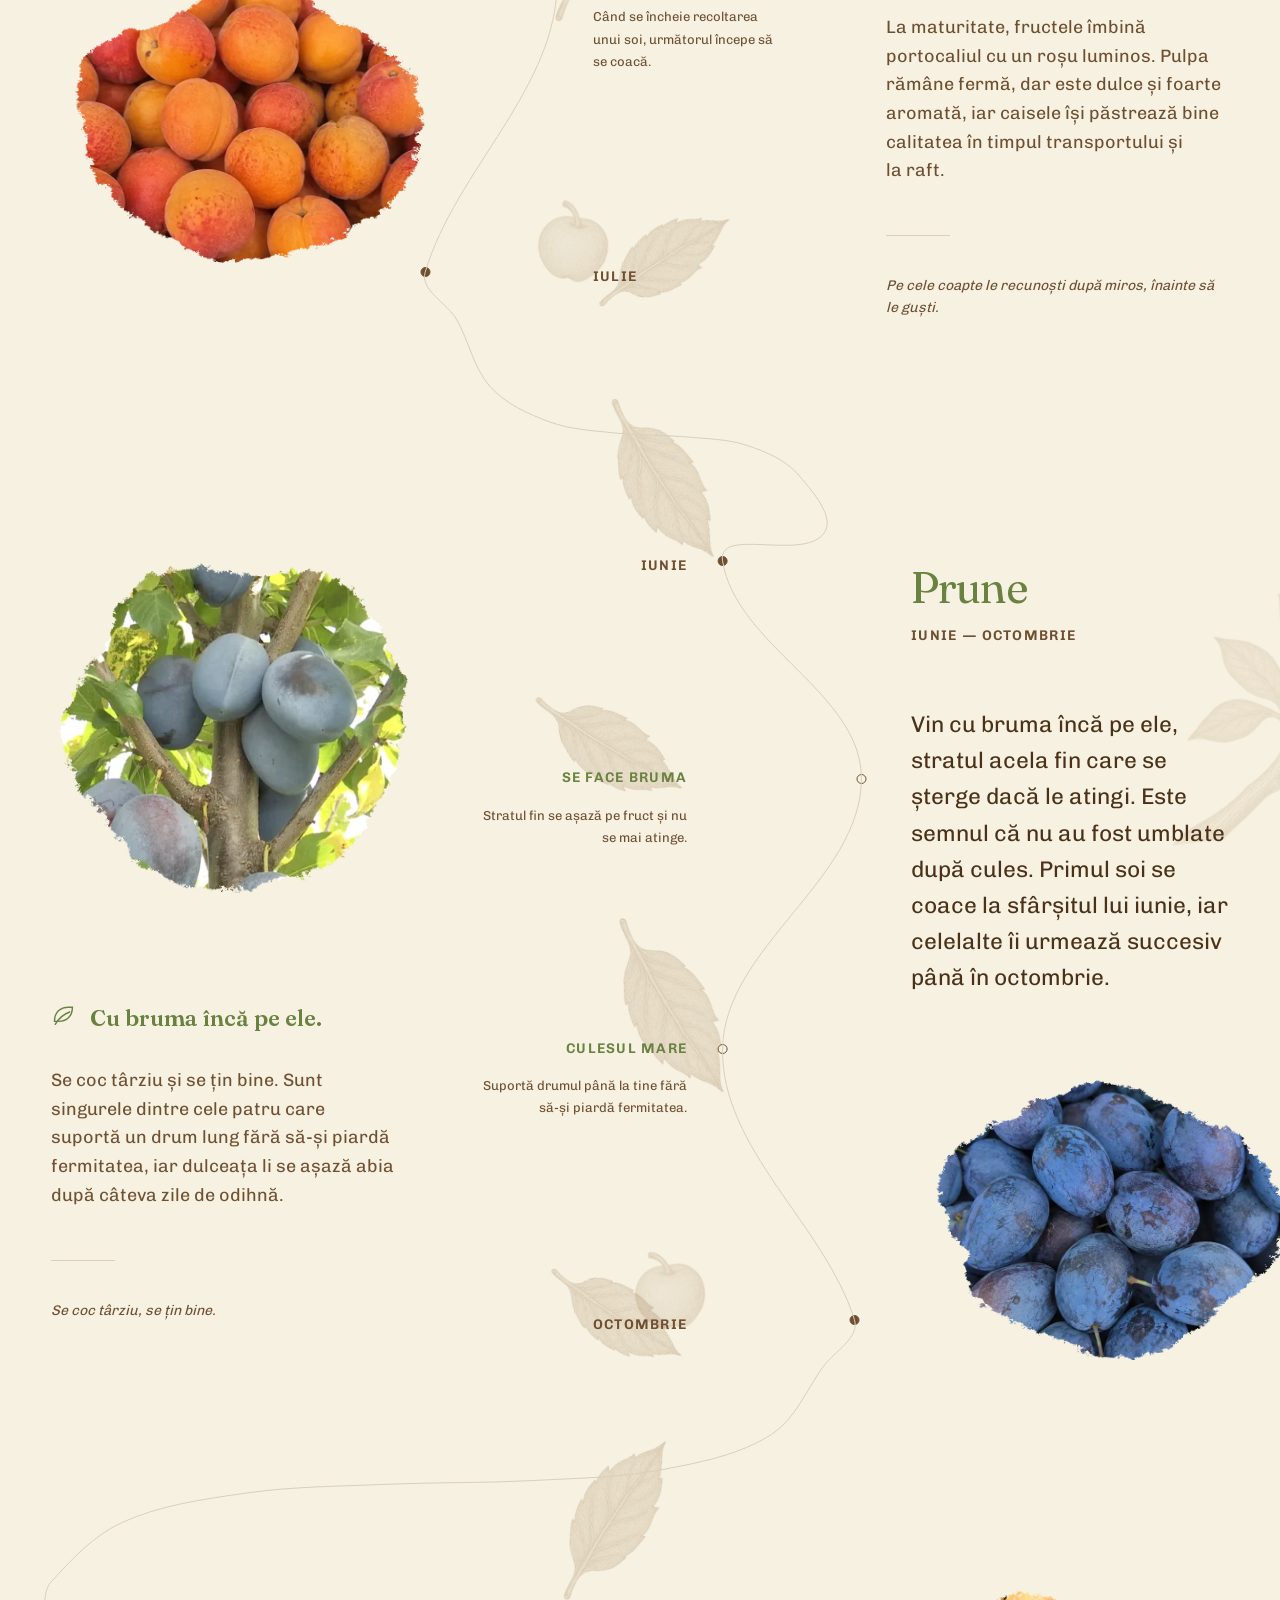
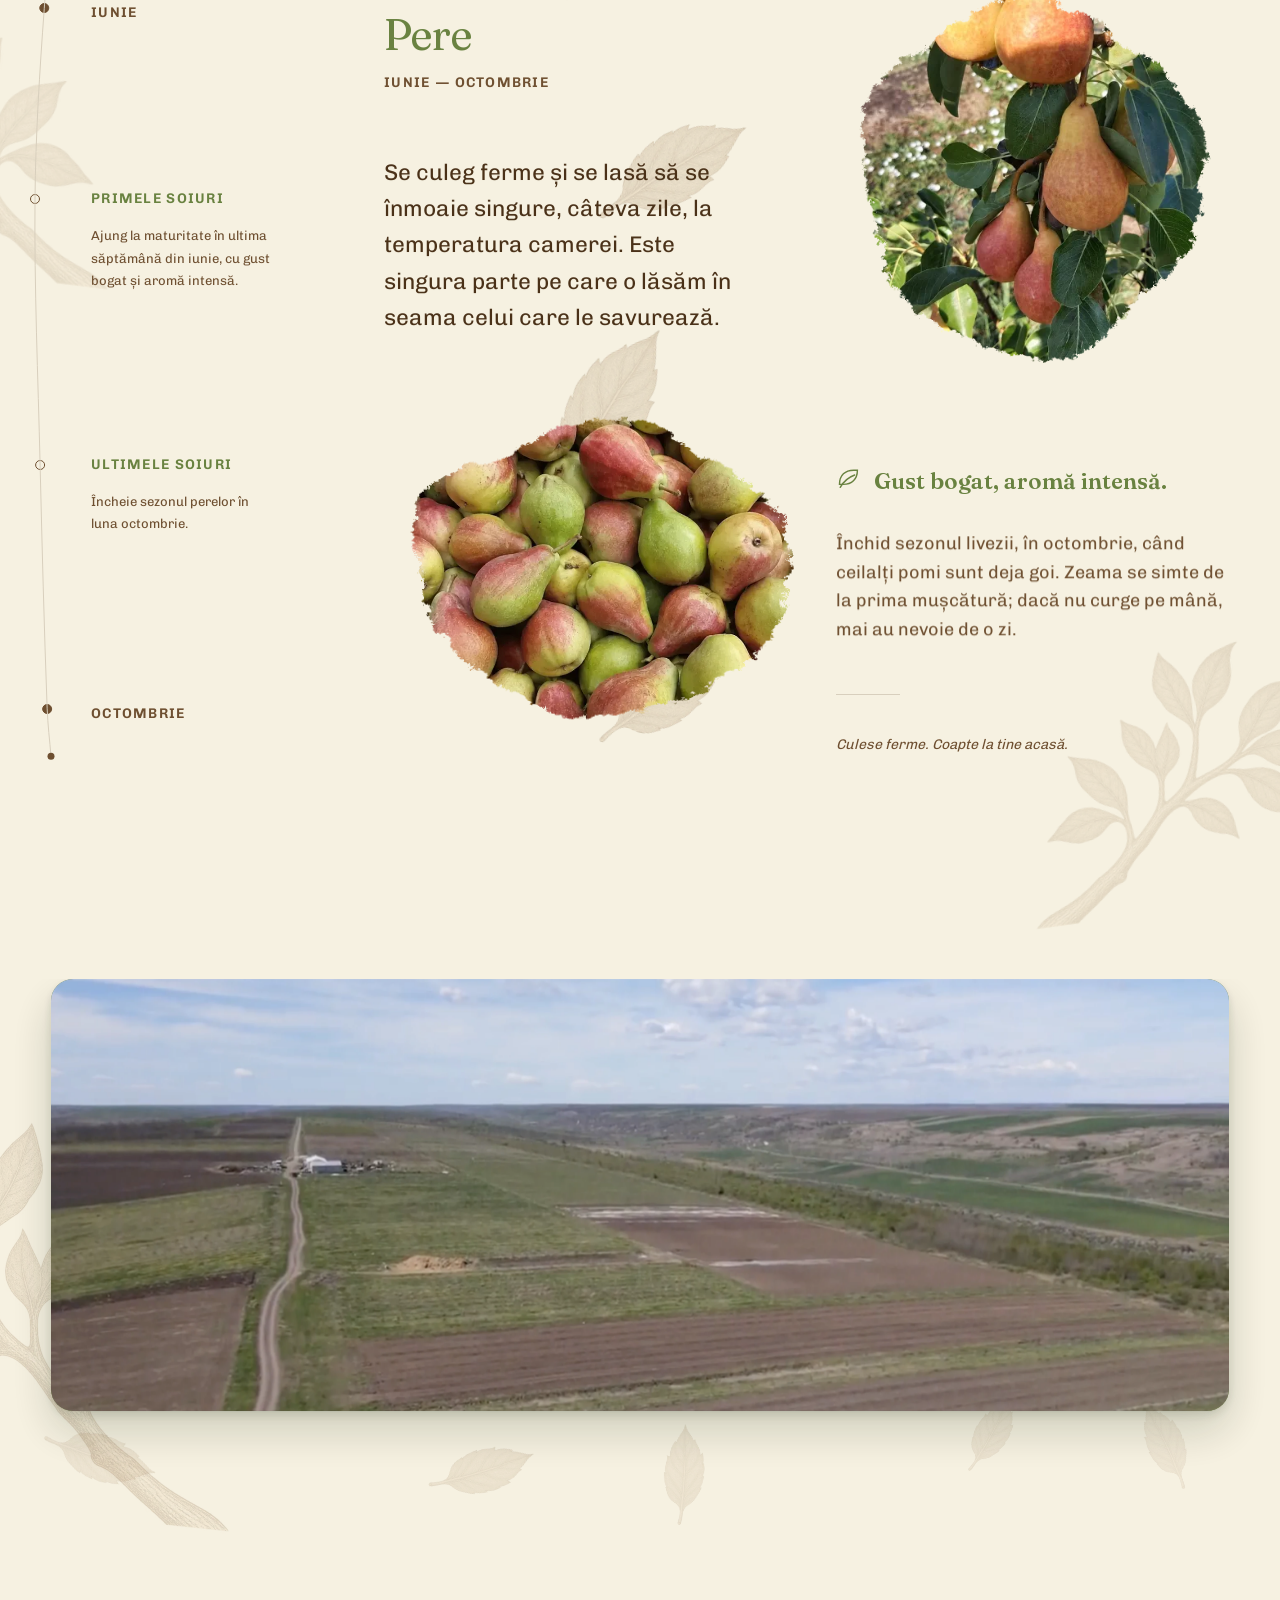
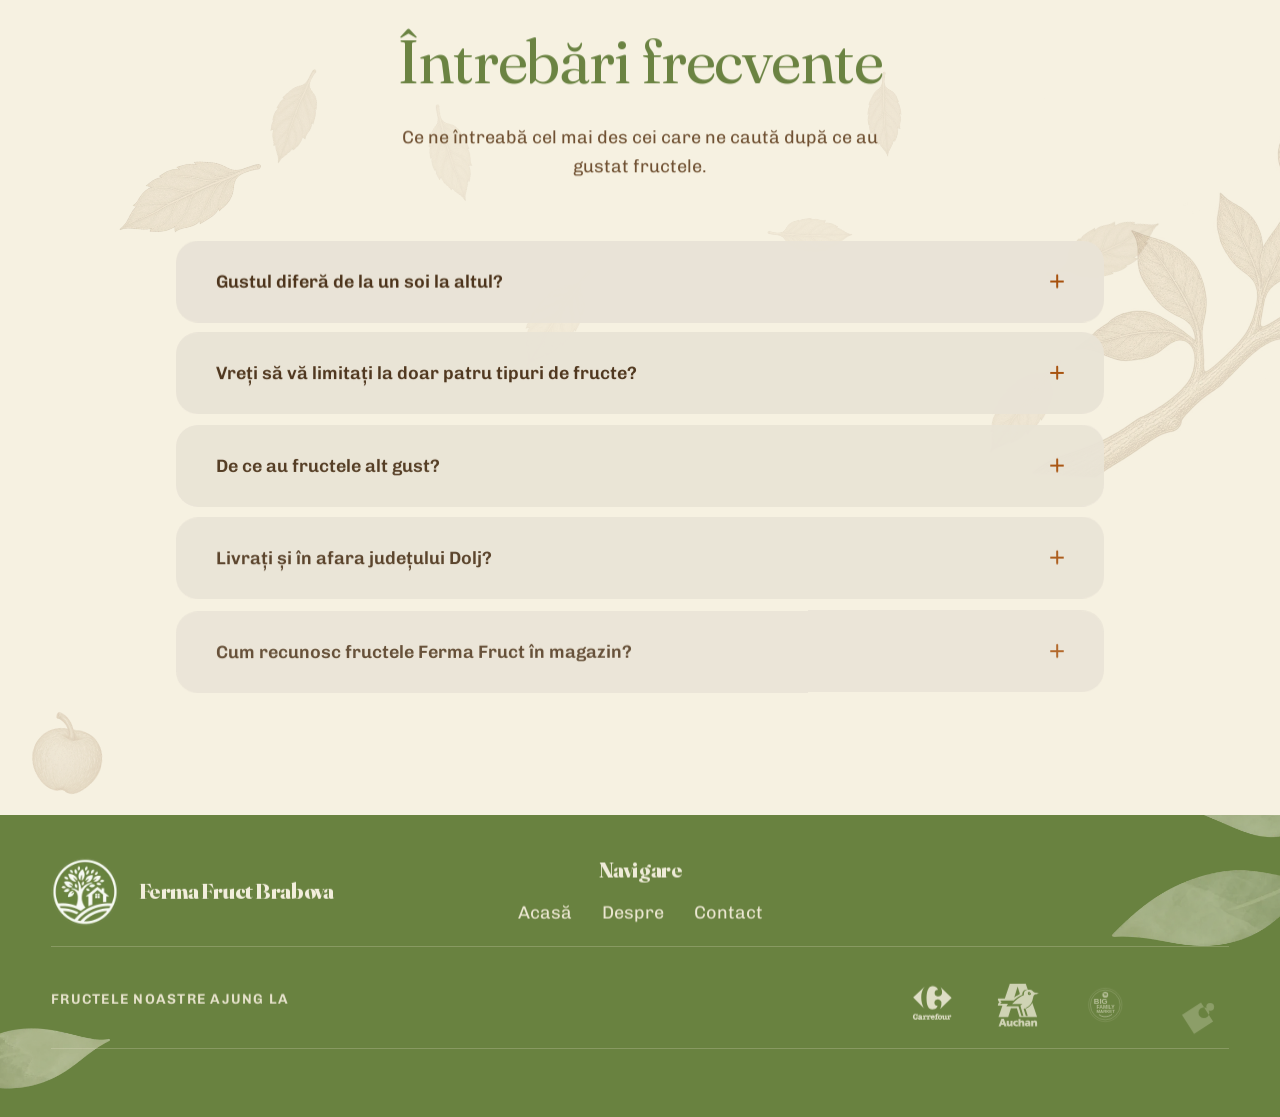
==== commit 63d21354: "seo: adresele site-ului trec pe fermafruct.com Domeniul cumpărat e fermafruct.com. Adresa scrisă pân" ====
--- a/index.html
+++ b/index.html
@@ -13,7 +13,7 @@
   <meta name="description" content="Cireșe, pere, prune și caise crescute la Brabova, în județul Dolj. Patru fructe, o singură livadă, culese la copt.">
 
   <!-- Canonical: ignoră coada ?fbclid pe care o lipește Facebook la click -->
-  <link rel="canonical" href="https://fermafructbrabova.ro/">
+  <link rel="canonical" href="https://fermafruct.com/">
 
   <link rel="stylesheet" href="css/normalize.css?v=20260825-launch-1">
   <link rel="stylesheet" href="css/tokens.css?v=20260825-launch-1">
@@ -27,21 +27,21 @@
   <meta property="og:site_name" content="Ferma Fruct Brabova">
   <meta property="og:title" content="Ferma Fruct Brabova — patru fructe, o singură livadă">
   <meta property="og:description" content="Cireșe, pere, prune și caise crescute la Brabova, în județul Dolj.">
-  <meta property="og:image" content="https://fermafructbrabova.ro/img/og-ferma-fruct-1200.webp">
+  <meta property="og:image" content="https://fermafruct.com/img/og-ferma-fruct-1200.webp">
   <!-- Lățimea și înălțimea scutesc Facebook de o primă preluare a imaginii; fără ele prima distribuire apare fără poză. -->
   <meta property="og:image:width" content="1200">
   <meta property="og:image:height" content="630">
   <meta property="og:image:alt" content="Livada Fermei Fruct Brabova văzută de sus: rânduri de pomi tineri și drumul de pământ care le desparte.">
-  <meta property="og:url" content="https://fermafructbrabova.ro/">
+  <meta property="og:url" content="https://fermafruct.com/">
   <meta property="og:type" content="website">
   <meta property="og:locale" content="ro_RO">
   <meta property="og:locale:alternate" content="en_GB">
 
   <!-- Perechea de limbi a ACESTEI pagini, nu a site-ului: fiecare pagină își
        arată propriul echivalent. x-default e româna, limba fermei. -->
-  <link rel="alternate" hreflang="ro" href="https://fermafructbrabova.ro/">
-  <link rel="alternate" hreflang="en" href="https://fermafructbrabova.ro/en/">
-  <link rel="alternate" hreflang="x-default" href="https://fermafructbrabova.ro/">
+  <link rel="alternate" hreflang="ro" href="https://fermafruct.com/">
+  <link rel="alternate" hreflang="en" href="https://fermafruct.com/en/">
+  <link rel="alternate" hreflang="x-default" href="https://fermafruct.com/">
 
   <meta name="twitter:card" content="summary_large_image">
 
@@ -62,11 +62,11 @@
     {
       "@context": "https://schema.org",
       "@type": "Farm",
-      "@id": "https://fermafructbrabova.ro/#ferma",
+      "@id": "https://fermafruct.com/#ferma",
       "name": "Ferma Fruct Brabova",
-      "url": "https://fermafructbrabova.ro/",
-      "logo": "https://fermafructbrabova.ro/img/logo-320.webp",
-      "image": "https://fermafructbrabova.ro/img/og-ferma-fruct-1200.webp",
+      "url": "https://fermafruct.com/",
+      "logo": "https://fermafruct.com/img/logo-320.webp",
+      "image": "https://fermafruct.com/img/og-ferma-fruct-1200.webp",
       "description": "Livadă de cireșe, pere, prune și caise la Brabova, în județul Dolj.",
       "telephone": "+40745051892",
       "email": "agroftech@gmail.com",
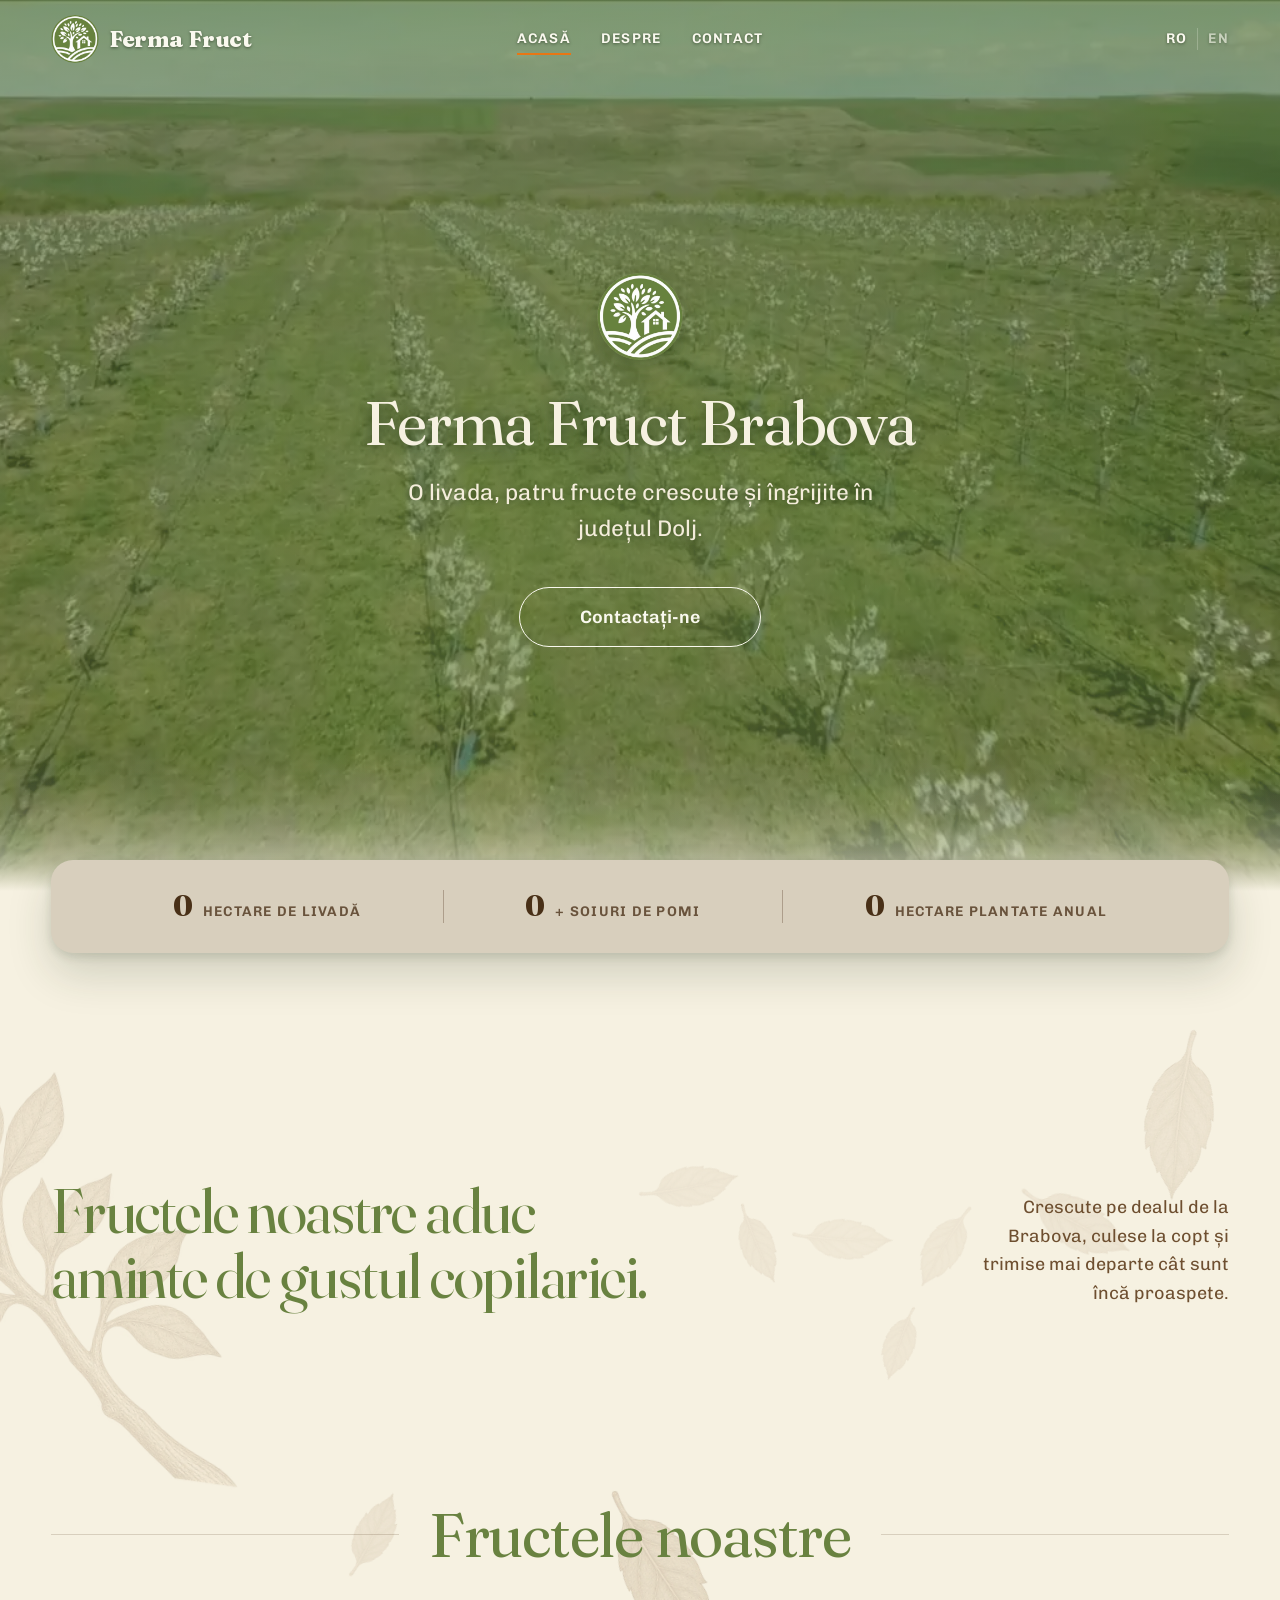
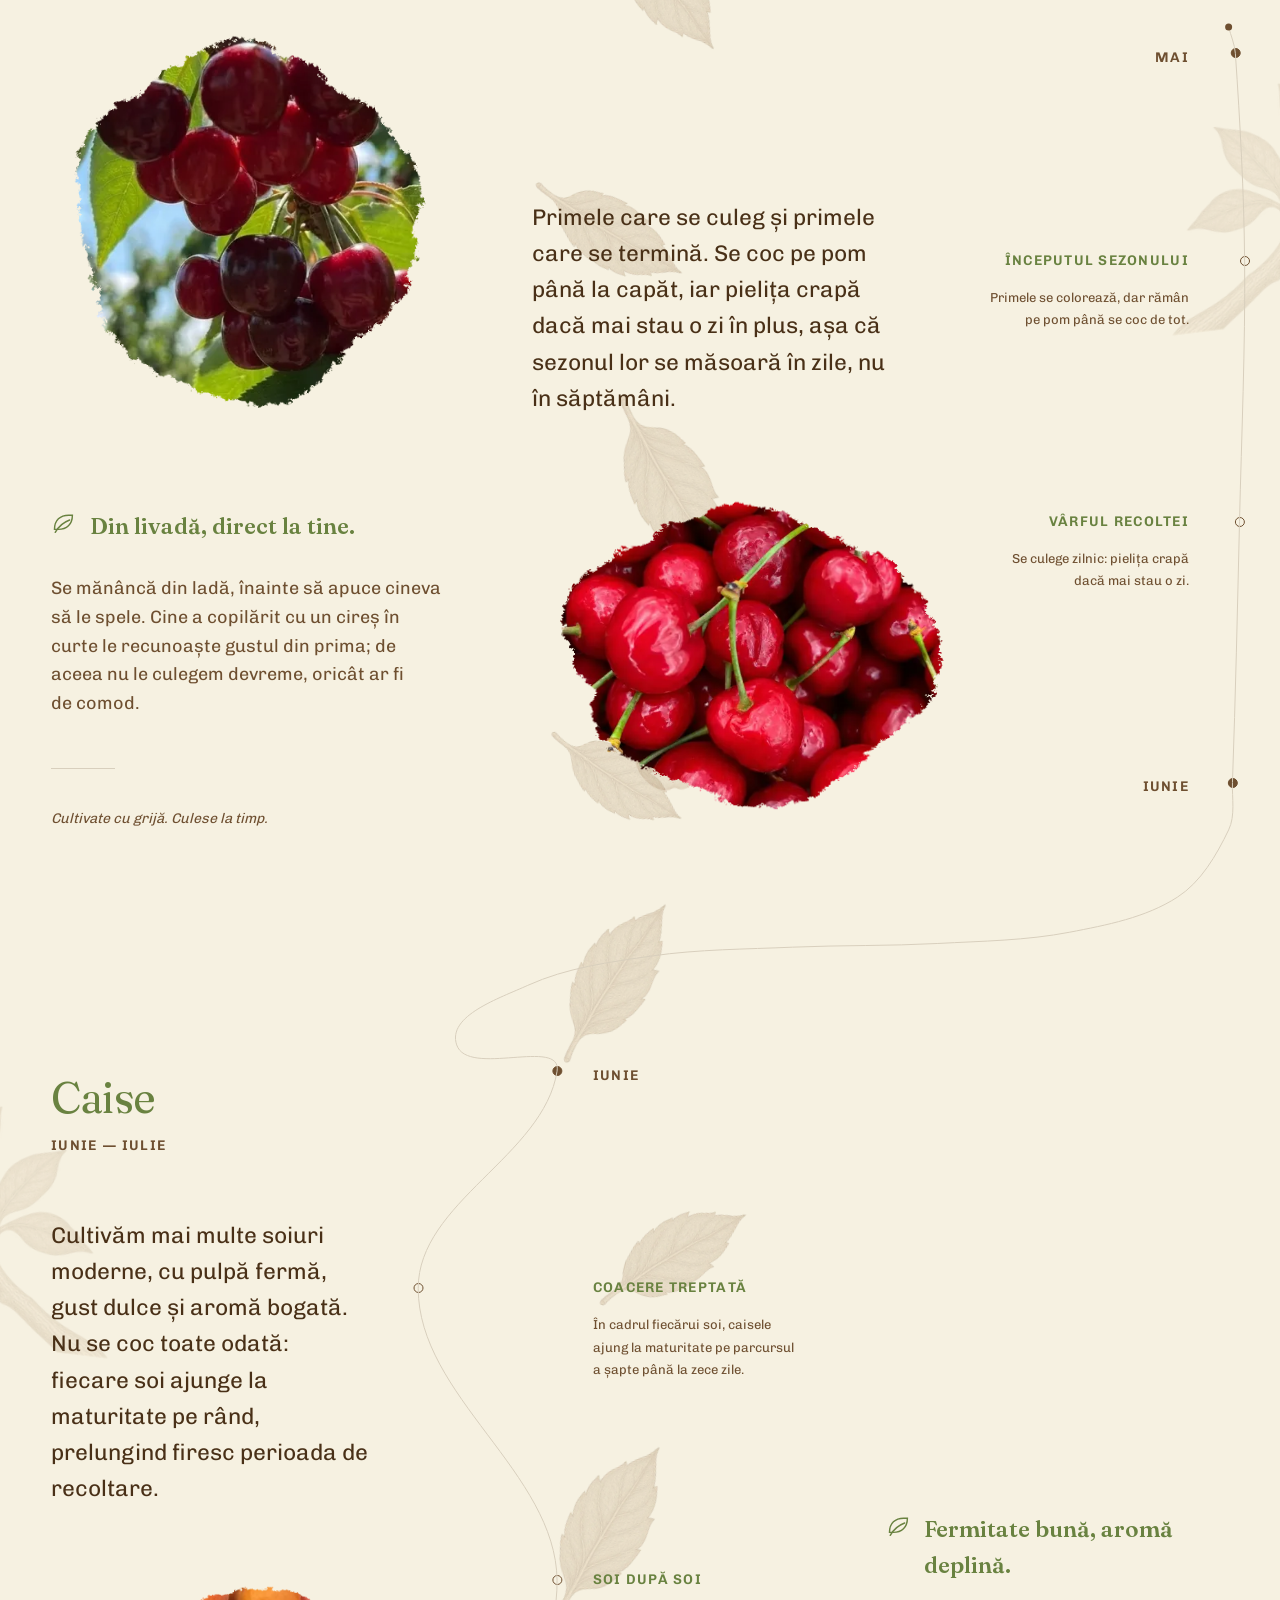
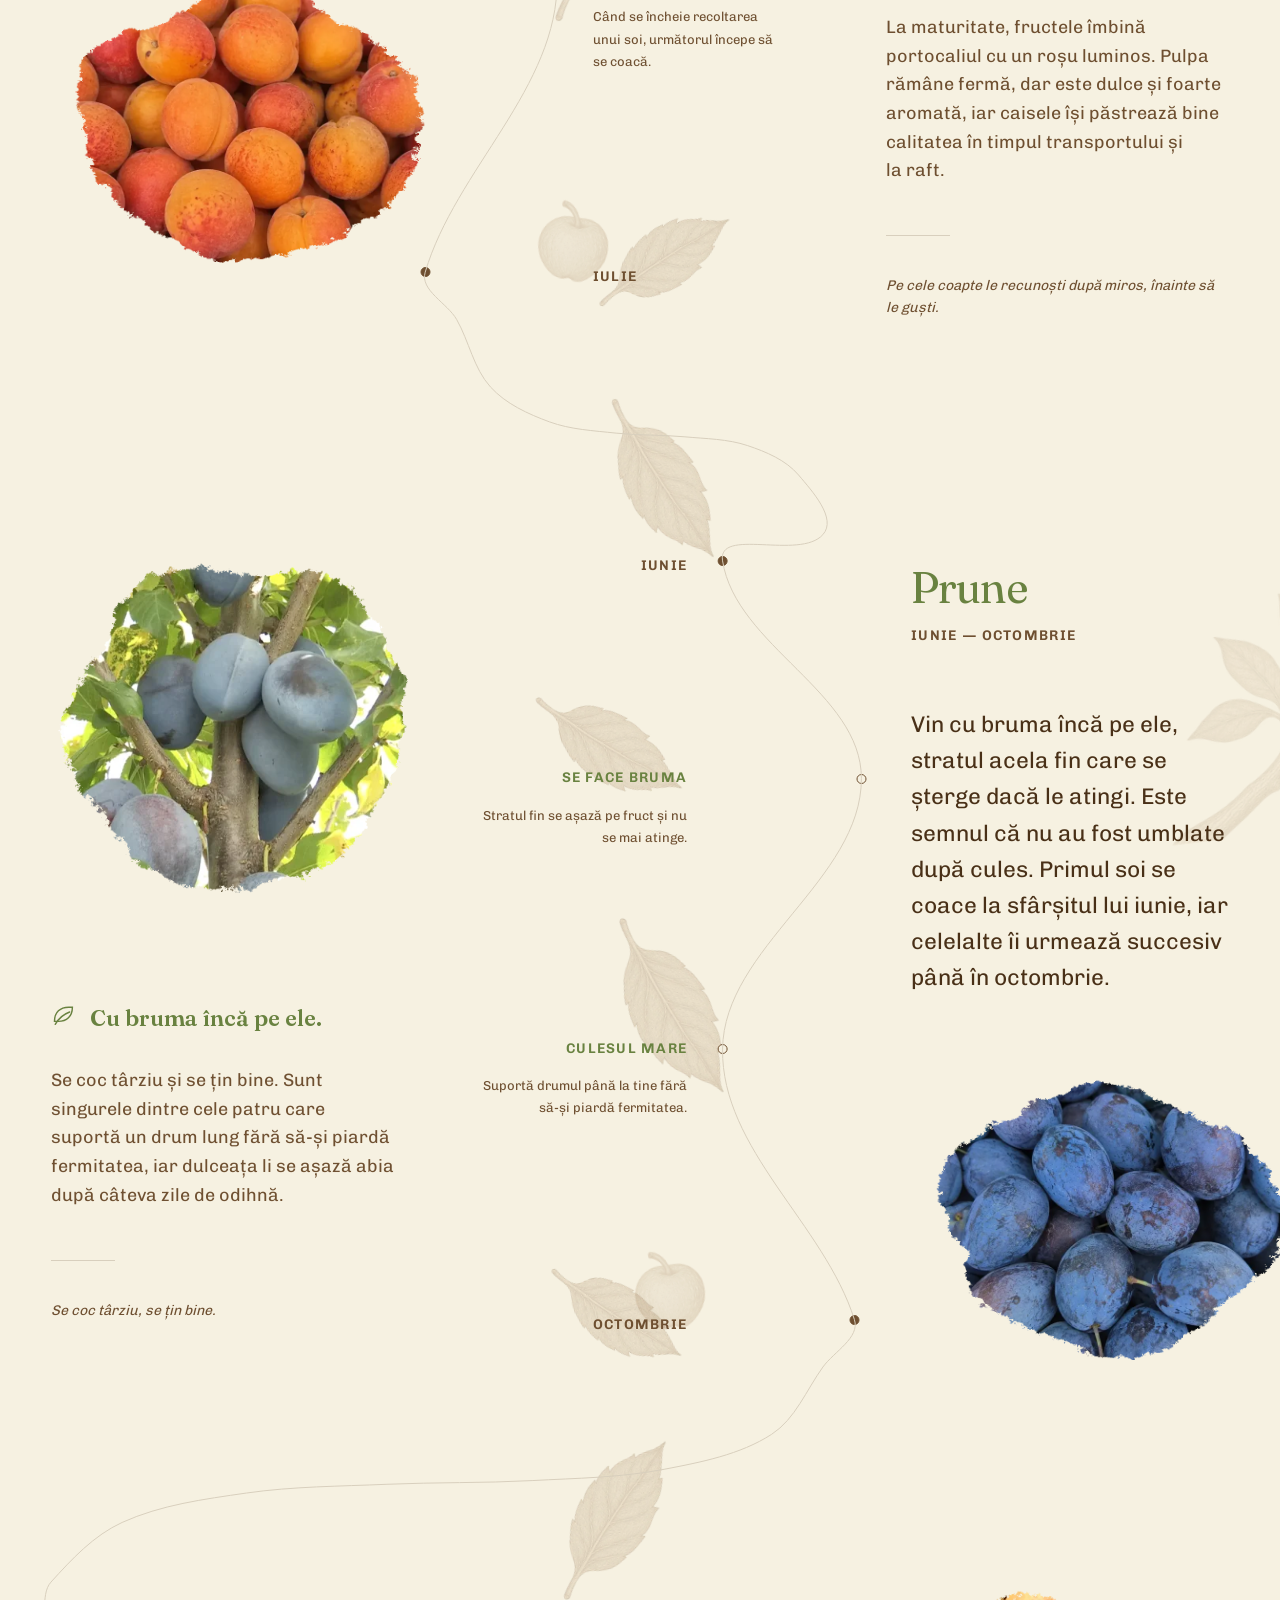
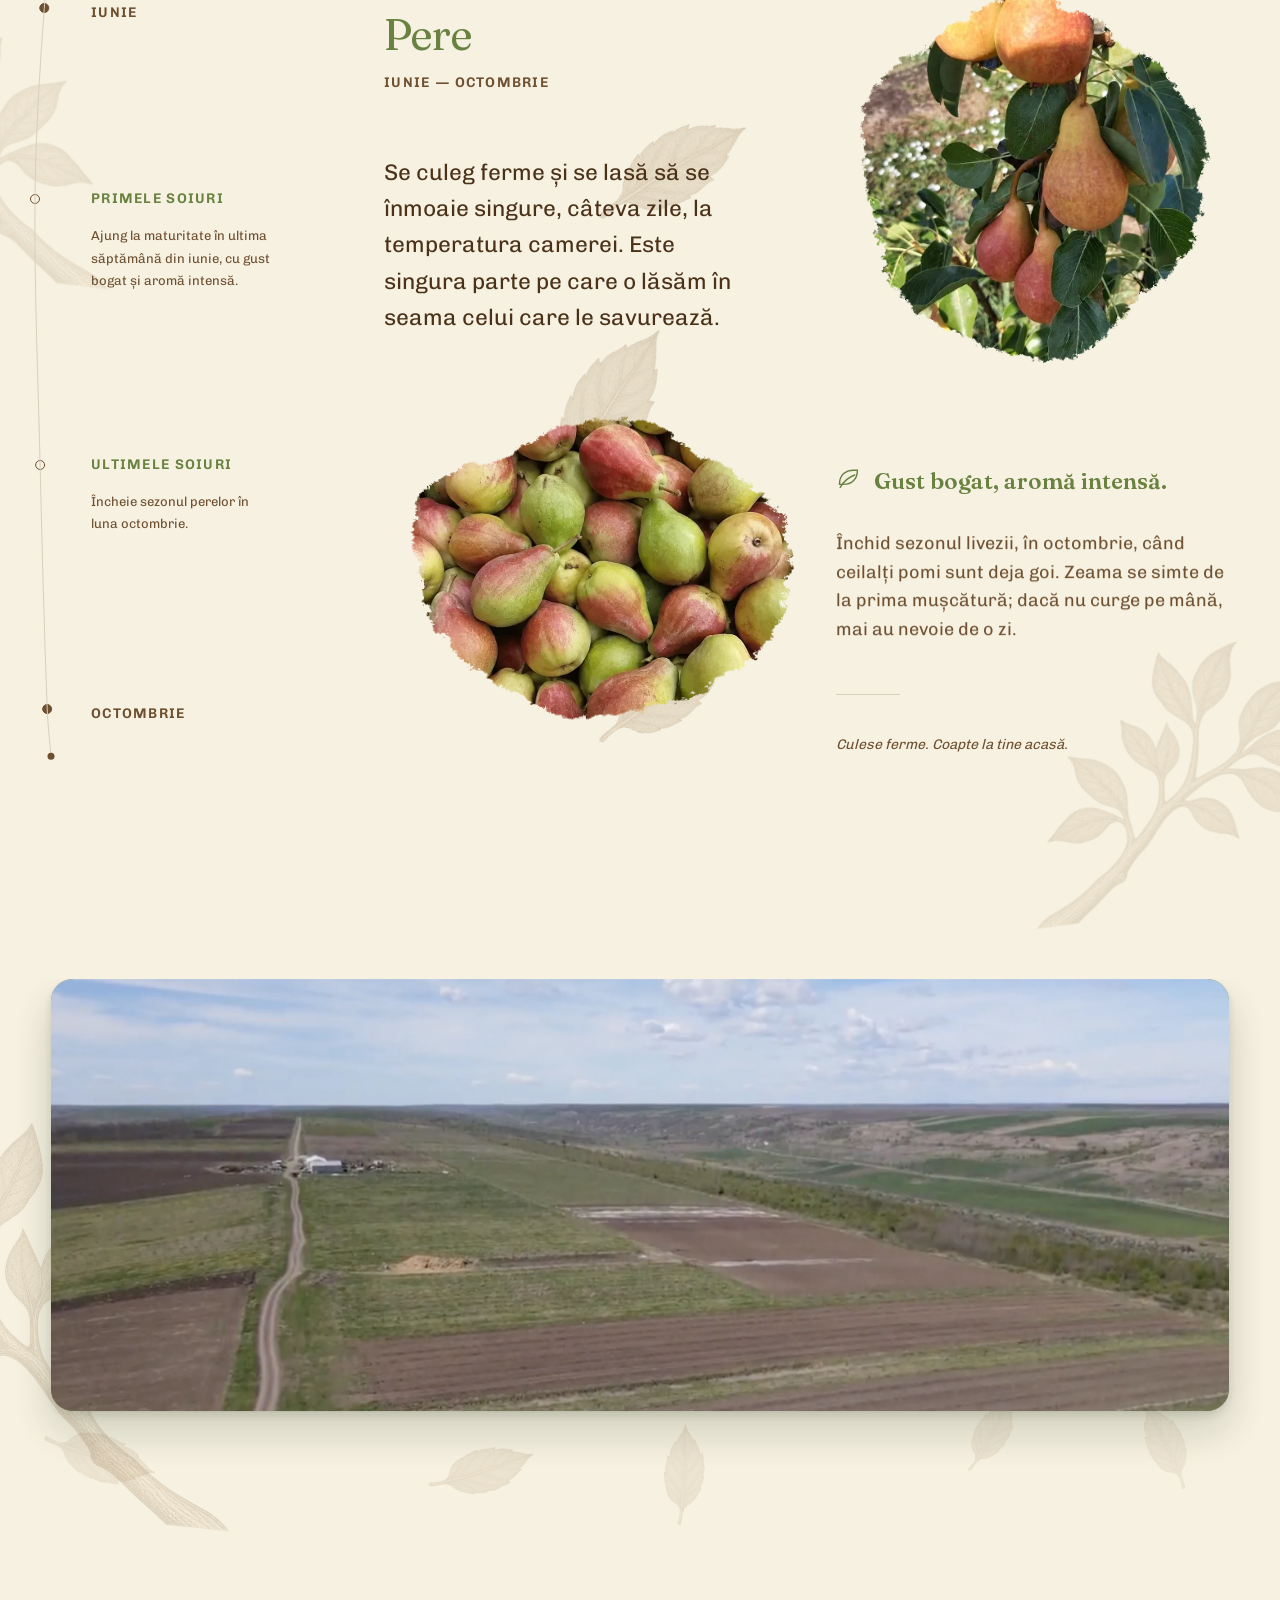
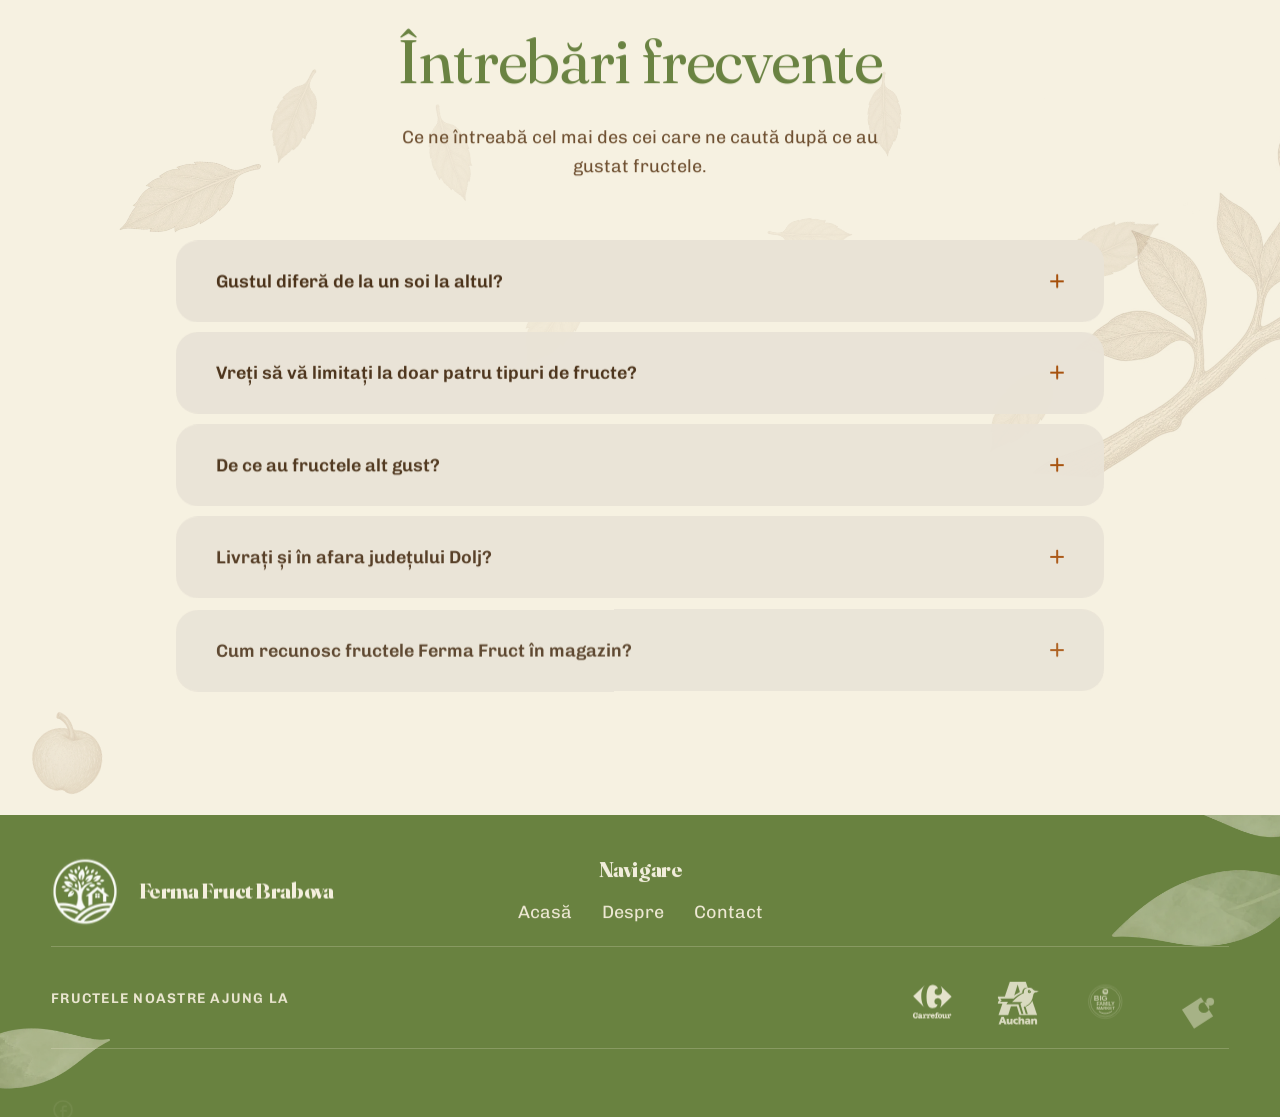
==== commit a639a242: "distribuire: poza din previzualizare devine creanga de caise Poza care apare când cineva trimite lin" ====
--- a/index.html
+++ b/index.html
@@ -27,11 +27,11 @@
   <meta property="og:site_name" content="Ferma Fruct Brabova">
   <meta property="og:title" content="Ferma Fruct Brabova — patru fructe, o singură livadă">
   <meta property="og:description" content="Cireșe, pere, prune și caise crescute la Brabova, în județul Dolj.">
-  <meta property="og:image" content="https://fermafruct.com/img/og-ferma-fruct-1200.webp">
+  <meta property="og:image" content="https://fermafruct.com/img/og-ferma-fruct-1200.jpg">
   <!-- Lățimea și înălțimea scutesc Facebook de o primă preluare a imaginii; fără ele prima distribuire apare fără poză. -->
   <meta property="og:image:width" content="1200">
   <meta property="og:image:height" content="630">
-  <meta property="og:image:alt" content="Livada Fermei Fruct Brabova văzută de sus: rânduri de pomi tineri și drumul de pământ care le desparte.">
+  <meta property="og:image:alt" content="Caise coapte, roșii și portocalii, pe o creangă cu frunze verzi în livada Fermei Fruct Brabova.">
   <meta property="og:url" content="https://fermafruct.com/">
   <meta property="og:type" content="website">
   <meta property="og:locale" content="ro_RO">
@@ -66,7 +66,7 @@
       "name": "Ferma Fruct Brabova",
       "url": "https://fermafruct.com/",
       "logo": "https://fermafruct.com/img/logo-320.webp",
-      "image": "https://fermafruct.com/img/og-ferma-fruct-1200.webp",
+      "image": "https://fermafruct.com/img/og-ferma-fruct-1200.jpg",
       "description": "Livadă de cireșe, pere, prune și caise la Brabova, în județul Dolj.",
       "telephone": "+40745051892",
       "email": "agroftech@gmail.com",
